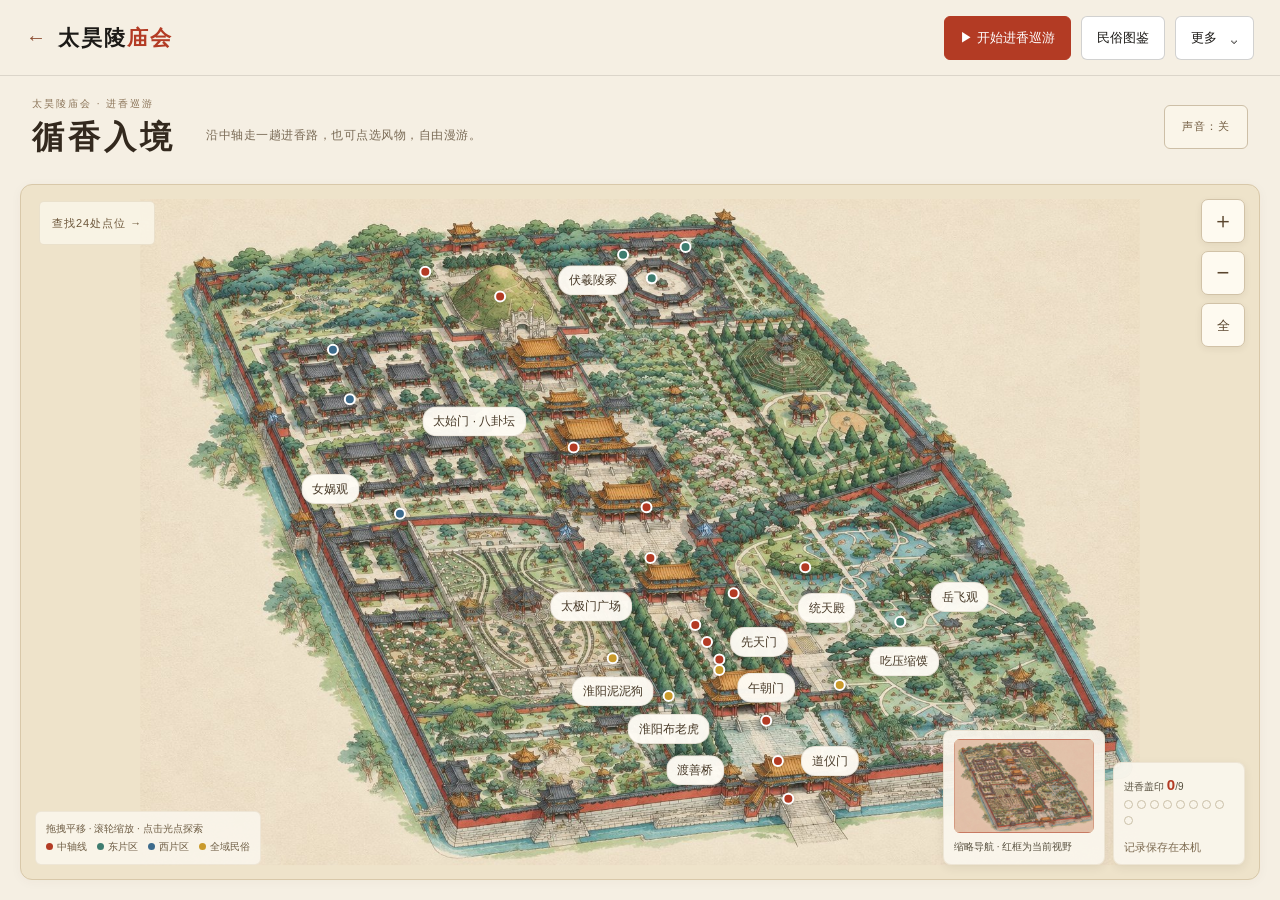
==== tour.html @ ef89994b "Regenerate all 24 scene illustrations and align responsive annotations" ====
<!DOCTYPE html>
<html lang="zh-CN">
<head>
<meta charset="UTF-8">
<meta name="viewport" content="width=device-width, initial-scale=1.0">
<meta name="description" content="太昊陵祭祖庙会交互导览：中轴线十站进香动线、东西片区与全域民俗，含泥泥狗、布老虎、担经挑短视频与民俗图鉴。">
<meta name="theme-color" content="#F5EFE3">
<link rel="icon" href="data:,">
<link rel="stylesheet" href="transition.css?v=entry2">
<link rel="preload" as="image" href="assets/img/001.jpg">
<meta name="apple-mobile-web-app-capable" content="yes">
<meta property="og:title" content="太昊陵祭祖庙会 · 进香巡游图">
<meta property="og:description" content="探访太昊陵庙会，走一遍进香路。">
<meta property="og:type" content="website">
<title>太昊陵祭祖庙会 · 进香巡游图（正式版）</title>
<style>
  :root{
    --ink:#1C1A17; --paper:#F5EFE3; --cin:#B33B24; --yel:#C99A2C;
    --grn:#3E7C6F; --blu:#3D6B8C; --line:rgba(28,26,23,.12);
  }
  *{margin:0;padding:0;box-sizing:border-box}
  html,body{height:100%;overflow:hidden}
  body{font-family:"PingFang SC","Microsoft YaHei",sans-serif;background:#DDD5C3;color:var(--ink)}
  .stage{position:relative;width:100%;height:100%;overflow:hidden}

  /* ============ 首页 · 地图层 ============ */
  .mapview{position:absolute;inset:0;z-index:10;background:#E7DFCB}
  .scene{position:absolute;inset:0;
    transition:transform .68s cubic-bezier(.62,.02,.32,1), opacity .68s ease;
    transform-origin:50% 50%}
  .mapview.pushing .scene{transform:scale(1.28);opacity:0}
  .zoomwrap{position:absolute;left:0;top:0;width:1536px;height:1024px;transform-origin:0 0}
  .mapimg{width:100%;height:100%;display:block;user-select:none;-webkit-user-drag:none}
  .veclayer{position:absolute;inset:0;width:100%;height:100%;pointer-events:none}
  #trail{fill:none;stroke:var(--cin);stroke-width:3.4;stroke-dasharray:9 9;opacity:.65}
  #pilgrim{fill:var(--yel);stroke:#fff;stroke-width:3}
  .hotlayer{position:absolute;inset:0}

  /* 呼吸光点：绝对定位 + 百分比坐标 + CSS 脉冲光环 */
  .hot{position:absolute;width:0;height:0;transform-origin:0 0;cursor:pointer;opacity:0}
  .hotlayer.ready .hot{opacity:1;animation:hotIn .5s backwards}
  @keyframes hotIn{from{opacity:0}to{opacity:1}}
  .hot .dot{position:absolute;left:0;top:0;width:15px;height:15px;margin:-7.5px 0 0 -7.5px;
    border-radius:50%;background:var(--c);border:2.5px solid #fff;
    box-shadow:0 2px 8px rgba(28,26,23,.35);transition:transform .2s}
  .hot .ring{position:absolute;left:0;top:0;width:18px;height:18px;margin:-9px 0 0 -9px;
    border-radius:50%;border:2px solid var(--c);animation:pulse 2.3s ease-out infinite}
  .hot .ring2{animation-delay:1.15s}
  @keyframes pulse{0%{transform:scale(.9);opacity:.6}70%{transform:scale(3.4);opacity:0}100%{transform:scale(3.4);opacity:0}}
  .hot .lab{position:absolute;left:0;top:0;white-space:nowrap;font-size:13px;font-weight:600;
    padding:6px 13px;border-radius:17px;background:rgba(255,255,255,.96);
    border:1px solid var(--line);color:var(--ink);
    box-shadow:0 4px 14px rgba(28,26,23,.14);transition:background .2s,color .2s;
    transform:translate(-50%,-50%) translate(var(--lx),var(--ly))}
  .hot:hover .dot,.hot.active .dot{transform:scale(1.28)}
  .hot:hover .lab,.hot.active .lab{background:var(--c);color:#fff;border-color:transparent}
  .hot.stamped .dot{box-shadow:0 0 0 4px rgba(179,59,36,.3)}
  .hot.hide{display:none}

  /* ============ 精简顶栏与更多工具 ============ */
  :root{--toolbar-height:76px}
  .topbar{position:absolute;top:0;left:0;right:0;height:var(--toolbar-height);z-index:52;padding:0 26px;
    background:rgba(245,239,227,.96);backdrop-filter:blur(8px);border-bottom:1px solid var(--line)}
  .row1{height:100%;display:flex;align-items:center;gap:20px}
  .brand{display:flex;align-items:center;gap:12px;min-height:44px;flex-shrink:0;color:var(--ink);text-decoration:none;
    font-family:"Songti SC","STZhongsong",serif;font-weight:600;font-size:21px;letter-spacing:2px}
  .brand em{font-style:normal;color:var(--cin)}
  .brand-back{font-family:sans-serif;font-size:20px;color:#8A4A2E;letter-spacing:0}
  .actions{margin-left:auto;display:flex;gap:10px}
  .btn{min-height:44px;font:inherit;font-size:13px;padding:9px 15px;border-radius:6px;border:1px solid rgba(28,26,23,.2);background:#fff;cursor:pointer;color:var(--ink);white-space:nowrap}
  .btn.primary{background:var(--cin);border-color:var(--cin);color:#fff}
  .btn:hover{filter:brightness(1.06)}
  .brand:focus-visible,.btn:focus-visible,.chip:focus-visible,.tool-close:focus-visible,#search:focus-visible{outline:2px solid var(--cin);outline-offset:3px}
  .more-toggle{display:flex;align-items:center;justify-content:center;gap:12px}
  .more-toggle span{font-size:18px;line-height:1;transition:transform .2s}
  .more-toggle[aria-expanded="true"] span{transform:rotate(180deg)}
  .tool-menu{position:absolute;right:24px;top:calc(100% + 10px);width:min(380px,calc(100vw - 32px));
    max-height:calc(100svh - var(--toolbar-height) - 28px);overflow:auto;overscroll-behavior:contain;padding:16px 20px 20px;
    background:var(--paper);border:1px solid #d4c6ae;border-radius:12px;box-shadow:0 16px 42px rgba(28,26,23,.2)}
  .tool-menu[hidden]{display:none}
  .tool-menu-heading,.cal-heading{display:flex;align-items:center;justify-content:space-between;gap:12px}
  .tool-menu-heading h2{font-size:15px;font-weight:600;letter-spacing:2px}
  .tool-close{display:flex;align-items:center;justify-content:center;min-width:44px;min-height:44px;padding:0;border:0;border-radius:6px;background:transparent;color:#675d4d;font:inherit;font-size:17px;cursor:pointer}
  .tool-close:hover{background:#e9dfcd}
  .tool-section{margin-top:16px}
  .tool-label{display:block;margin-bottom:9px;font-size:11px;letter-spacing:2px;color:#7a6b56}
  .tool-options{display:flex;gap:7px;flex-wrap:wrap}
  .chip{display:inline-flex;align-items:center;justify-content:center;min-height:44px;font:inherit;font-size:12px;padding:8px 12px;border-radius:6px;border:1px solid rgba(28,26,23,.18);background:#fff;cursor:pointer;color:#57503f}
  .chip.on{background:var(--ink);color:var(--paper);border-color:var(--ink)}
  .chip i{display:inline-block;width:8px;height:8px;border-radius:50%;margin-right:6px}
  .tool-utilities{padding-top:16px;border-top:1px solid var(--line);display:grid;grid-template-columns:1fr 1fr;gap:8px}
  .tool-utilities #btnCal{grid-column:1/-1;color:#8A4A2E;background:transparent}
  #search{min-height:44px;font:inherit;font-size:13px;padding:10px 12px;border-radius:6px;border:1px solid rgba(28,26,23,.2);width:100%;background:#fff}
  #sugg{position:relative;z-index:1;margin-top:6px;background:#fff;border:1px solid var(--line);border-radius:6px;display:none;max-height:200px;overflow:auto}
  #sugg div{min-height:44px;padding:11px 12px;font-size:12px;line-height:1.7;cursor:pointer;border-bottom:1px solid #f2ede2}
  #sugg div:last-child{border-bottom:0}
  #sugg div:hover{background:#FBF6EA}
  #sugg b{color:var(--cin);font-weight:600}

  /* ============ 场景状态胶囊按钮 ============ */
  .capsbar{position:absolute;top:124px;left:50%;transform:translateX(-50%);z-index:32;
    display:flex;gap:8px;align-items:center;flex-wrap:wrap;justify-content:center;pointer-events:auto}
  .cap{font-size:12px;padding:7px 16px;border-radius:20px;cursor:pointer;user-select:none;
    background:rgba(255,255,255,.95);border:1px solid var(--line);color:#57503f;
    box-shadow:0 4px 14px rgba(28,26,23,.1);transition:background .2s,color .2s,opacity .2s}
  .cap:hover{background:var(--ink);color:var(--paper)}
  .cap.on{background:var(--cin);border-color:var(--cin);color:#fff}
  .cap.flat{background:transparent;border-color:transparent;box-shadow:none;cursor:default;color:#8d8577}
  .cap.flat:hover{background:transparent;color:#8d8577}
  .cap.off{opacity:.35;cursor:not-allowed}
  .cap.off:hover{background:rgba(255,255,255,.95);color:#57503f}

  .legend{position:absolute;left:24px;bottom:24px;z-index:30;font-size:12px;color:#57503f;
    background:rgba(245,239,227,.92);border-radius:8px;padding:10px 14px;line-height:1.95}
  .legend b{color:var(--ink)} .legend i{display:inline-block;width:9px;height:9px;border-radius:50%;margin-right:5px}

  /* ============ 详情场景（推镜后进入） ============ */
  .detailview{position:absolute;inset:0;z-index:45;display:none;background:#E7DFCB}
  .dimg{position:absolute;inset:0;overflow:hidden}
  .dmedia{position:absolute;inset:0;transform:scale(.9);opacity:0;
    transition:transform .8s cubic-bezier(.2,.8,.25,1), opacity .8s ease}
  .detailview.in .dmedia{transform:none;opacity:1}
  .detailview.out .dmedia{transform:scale(1.1);opacity:0;transition:transform .45s ease, opacity .45s ease}
  .detailview.fading .dmedia{transform:scale(.94);opacity:0;transition:transform .22s ease, opacity .22s ease}
  .detailview.fading .sub{opacity:0;transition:opacity .18s ease}
  .dmedia > img{width:100%;height:100%;object-fit:cover;display:block}
  .dmedia > img.mapcrop{position:absolute;left:0;top:0;width:1536px;height:1024px;
    object-fit:fill;transform-origin:0 0}
  .dgrad{position:absolute;inset:0;pointer-events:none;
    background:linear-gradient(to top,rgba(28,26,23,.62) 0%,rgba(28,26,23,.18) 34%,rgba(28,26,23,0) 62%)}
  .dtagbig{position:absolute;right:34px;top:132px;text-align:right;color:#fff;
    font-size:34px;font-weight:700;letter-spacing:6px;text-shadow:0 4px 18px rgba(0,0,0,.5);opacity:0;
    transform:translateY(14px);transition:opacity .6s ease .3s, transform .6s cubic-bezier(.2,.8,.25,1) .3s}
  .detailview.in .dtagbig{opacity:1;transform:none}

  /* 详情图上的可点击小标注点 */
  .dsubs{position:absolute;inset:0;pointer-events:none}
  .sub{position:absolute;width:26px;height:26px;margin:-13px 0 0 -13px;border-radius:50%;
    background:rgba(255,255,255,.92);border:2px solid var(--cin);color:var(--cin);
    display:flex;align-items:center;justify-content:center;font-size:12px;font-weight:700;
    cursor:pointer;pointer-events:auto;box-shadow:0 4px 14px rgba(28,26,23,.28);
    transform:scale(0);transition:transform .35s cubic-bezier(.2,.8,.25,1) .45s, background .2s,color .2s}
  .detailview.in .sub{transform:scale(1)}
  .sub:hover,.sub.on{background:var(--cin);color:#fff}
  .sub.vid{font-size:10px}                     /* 视频标注点用播放三角代替序号 */
  .pop{position:absolute;z-index:48;max-width:250px;background:#fff;border-radius:10px;
    padding:12px 14px;box-shadow:0 14px 36px rgba(28,26,23,.28);font-size:12px;line-height:1.8;
    color:#57503f;opacity:0;transform:translateY(8px) scale(.96);pointer-events:none;
    transition:opacity .22s ease, transform .22s cubic-bezier(.2,.8,.25,1)}
  .pop.show{opacity:1;transform:none;pointer-events:auto}   /* 必须恢复交互，否则视频无法点击播放 */
  .pop b{display:block;font-size:13px;color:var(--cin);margin-bottom:4px;letter-spacing:1px}
  .pop .x{position:absolute;right:8px;top:6px;color:#bbb;cursor:pointer;font-size:13px;z-index:2}
  .pop.wide{max-width:330px}
  /* 视频：点击画面即播放 / 暂停 */
  .pop .pmedia .vbox{display:block;position:relative;width:100%;margin:8px 0 2px;border-radius:8px;
    overflow:hidden;background:#111;cursor:pointer;box-shadow:0 6px 18px rgba(28,26,23,.22)}
  .pop .pmedia video{display:block;width:100%;max-height:46vh;object-fit:contain;background:#111}
  .pop .pmedia .pimg{display:block;width:100%;max-height:44vh;object-fit:cover;border-radius:8px;
    margin:8px 0 2px;box-shadow:0 6px 18px rgba(28,26,23,.22);background:#F3E9D6}
  .pop .pmedia .vplay{position:absolute;left:50%;top:50%;width:54px;height:54px;margin:-27px 0 0 -27px;
    border-radius:50%;background:rgba(28,26,23,.45);border:2px solid rgba(255,255,255,.92);
    pointer-events:none;transition:opacity .2s ease}
  .pop .pmedia .vplay::after{content:'';position:absolute;left:20px;top:15px;
    border-left:18px solid #fff;border-top:11px solid transparent;border-bottom:11px solid transparent}
  .pop .pmedia .vbox.playing .vplay{opacity:0}

  /* 左下角详情卡片 */
  .dcard{position:absolute;left:28px;bottom:28px;width:378px;z-index:47;background:rgba(255,255,255,.97);
    border-radius:14px;padding:20px 22px 18px;box-shadow:0 18px 48px rgba(28,26,23,.3);
    opacity:0;transform:translateY(26px);
    transition:opacity .55s ease .28s, transform .55s cubic-bezier(.2,.8,.25,1) .28s}
  .detailview.in .dcard{opacity:1;transform:none}
  .detailview.out .dcard{opacity:0;transform:translateY(18px);transition:opacity .3s ease, transform .3s ease}
  .dcard .close{position:absolute;top:10px;right:14px;border:none;background:none;font-size:18px;color:#999;cursor:pointer}
  .dcard .cat{display:inline-block;font-size:11px;border-radius:4px;padding:3px 9px;margin-bottom:8px;letter-spacing:1px}
  .dcard h3{font-size:21px;margin-bottom:3px;letter-spacing:1px}
  .dcard .step{font-size:11px;color:#8d8577;margin-bottom:12px}
  .dtabs{display:flex;gap:6px;margin-bottom:12px;flex-wrap:wrap}
  .dtab{font-size:12px;padding:5px 13px;border-radius:16px;cursor:pointer;
    background:var(--paper);color:#7a7260;border:1px solid transparent}
  .dtab.on{background:var(--ink);color:var(--paper)}
  .dbody{font-size:13px;line-height:1.9;color:#57503f;max-height:190px;overflow:auto}
  .dbody img{width:100%;height:132px;object-fit:cover;border-radius:8px;margin-bottom:10px;
    border:1px solid #E3D5B8}
  .dcard .tip{margin-top:10px;font-size:12px;line-height:1.7;color:#8A4A2E;
    background:#FBF1E6;border-left:3px solid var(--cin);padding:8px 10px;border-radius:0 6px 6px 0}
  .dcard .acts{display:flex;gap:8px;margin-top:14px}
  .dcard .acts .ab{flex:1;font-size:12px;padding:9px 0;border-radius:8px;cursor:pointer;
    text-align:center;border:1px solid transparent;user-select:none}
  .dcard .acts .audio{background:var(--ink);color:var(--paper)}
  .dcard .acts .stamp{background:#fff;border-color:var(--cin);color:var(--cin)}
  .dcard .acts .stamp.done{background:var(--cin);color:#fff}
  .dcard .acts .ab.off{opacity:.45;cursor:not-allowed}
  .dcard .tags{margin-top:12px;display:flex;flex-wrap:wrap;gap:6px}
  .dcard .tags i{font-style:normal;font-size:11px;background:var(--paper);border-radius:4px;
    padding:3px 8px;color:#7a7260}

  /* ============ 会期时间轴 ============ */
  #timebar{position:absolute;left:50%;transform:translateX(-50%);bottom:24px;z-index:33;width:min(720px,70vw);
    background:rgba(28,26,23,.92);color:#F5EFE3;border-radius:12px;padding:12px 18px 16px;display:none}
  #timebar.show{display:block}
  #timebar .trow{display:flex;align-items:center;gap:14px}
  #timebar .tt{font-size:12px;letter-spacing:1px;opacity:.85}
  #timebar .day{font-size:14px;font-weight:600;color:#F0C36A;min-width:96px}
  #timebar input[type=range]{flex:1;accent-color:#C99A2C}
  #timebar .ev{font-size:11px;color:#F0C36A;min-width:110px;text-align:center}
  #timebar .marks{display:flex;justify-content:space-between;font-size:11px;color:#C9BFA8;margin-top:7px;padding:0 6px}

  /* ============ 缩略导航 / 打卡 ============ */
  #tilebar{position:absolute;right:24px;bottom:24px;z-index:30;display:flex;gap:10px;align-items:flex-end}
  .tile{background:rgba(245,239,227,.95);border-radius:10px;padding:10px 12px;font-size:11px;color:#57503f;
    box-shadow:0 8px 24px rgba(28,26,23,.14);line-height:1.8}
  .tile b{color:var(--cin);font-size:15px}
  #mini{width:176px;height:118px;border-radius:6px;display:block;background:#E7DFCB;margin-bottom:5px}
  #stampDots i{display:inline-block;width:9px;height:9px;border-radius:50%;border:1px solid #C9BFA8;margin-right:4px}
  #stampDots i.on{background:var(--cin);border-color:var(--cin)}

  /* ============ 民俗图鉴 ============ */
  #atlas{position:absolute;inset:0;z-index:55;background:rgba(28,26,23,.45);display:none;
    align-items:center;justify-content:center}
  #atlas.show{display:flex}
  #atlas .box{width:min(880px,92vw);max-height:82vh;background:var(--paper);border-radius:14px;padding:22px 26px;overflow:auto}
  #atlas h2{font-size:17px;margin-bottom:12px;letter-spacing:2px}
  #atlas .atabs{display:flex;gap:8px;margin-bottom:14px;flex-wrap:wrap}
  #atlas .grid{display:grid;grid-template-columns:repeat(auto-fill,minmax(190px,1fr));gap:10px}
  #atlas .item{background:#fff;border:1px solid var(--line);border-radius:10px;padding:12px 14px;cursor:pointer}
  #atlas .item:hover{border-color:var(--cin);box-shadow:0 6px 16px rgba(28,26,23,.1)}
  #atlas .item .k{font-size:10px;color:#fff;border-radius:4px;padding:2px 7px;display:inline-block;margin-bottom:6px}
  #atlas .item .n{font-size:14px;font-weight:600}
  #atlas .item .s{font-size:11px;color:#8d8577;margin-top:3px}

  #stampFx{position:fixed;pointer-events:none;z-index:70;font-size:56px;color:var(--cin);opacity:0;
    border:5px solid var(--cin);border-radius:14px;padding:8px 14px;font-weight:700;transform:rotate(-12deg)}

  /* ============ 校准面板 ============ */
  #calbox{position:absolute;left:24px;top:124px;width:272px;z-index:36;background:#fff;border-radius:10px;
    padding:14px 16px;box-shadow:0 10px 30px rgba(28,26,23,.16);font-size:12px;display:none}
  #calbox.show{display:block}
  #calbox select{width:100%;padding:6px;margin:8px 0;font-size:12px}
  #calbox textarea{width:100%;height:110px;font-size:11px;font-family:Consolas,monospace;margin-top:8px;
    border:1px solid #ddd;border-radius:6px;padding:6px}
  #calbox .hint{color:#8d8577;line-height:1.7}
  /* Toolbar and navigation remain available over point details. */
  .capsbar{top:calc(var(--toolbar-height) + 10px);z-index:49;max-width:calc(100vw - 32px);width:max-content;
    flex-wrap:nowrap;justify-content:flex-start;overflow-x:auto;padding:2px;scrollbar-width:thin}
  .cap{display:inline-flex;align-items:center;justify-content:center;flex-shrink:0;min-height:44px}
  #calbox{left:auto;right:24px;top:calc(var(--toolbar-height) + 12px);max-width:calc(100vw - 32px);
    max-height:calc(100svh - var(--toolbar-height) - 28px);overflow:auto;overscroll-behavior:contain;z-index:51;padding-top:8px}
  #calbox select{min-height:44px}
  #calbox textarea{min-height:110px}
  @media(max-width:680px){
    :root{--toolbar-height:112px}
    .topbar{padding:12px}
    .row1{display:grid;grid-template-columns:1fr;grid-template-rows:36px 44px;gap:8px}
    .brand{min-height:36px;font-size:20px;gap:10px;justify-self:start}
    .actions{display:grid;grid-template-columns:1.4fr 1fr .7fr;width:100%;gap:8px;margin:0}
    .actions .btn{min-width:0;padding:8px 7px;font-size:12px}
    .more-toggle{gap:6px}
    .tool-menu{right:12px;width:calc(100vw - 24px);padding:12px 16px 16px}
    .capsbar{max-width:calc(100vw - 20px);gap:6px}
    .capsbar .cap{padding:8px 12px;font-size:11px}
    .capsbar .cap.flat{display:none}
    #calbox{right:12px;max-width:calc(100vw - 24px)}
    .dtagbig{top:calc(var(--toolbar-height) + 70px);right:18px;font-size:27px;letter-spacing:3px}
    .legend{left:12px;right:12px;bottom:124px;font-size:10px;padding:7px 10px;line-height:1.8}
    #tilebar{right:12px;bottom:12px;gap:6px}
    #tilebar .tile{padding:8px;font-size:10px}
    #tilebar .tile:last-child{width:132px}
    #mini{width:104px;height:70px}
    #tilebar .tile:first-child>div{font-size:9px}
    #stampReset{display:inline-flex;align-items:center;min-height:32px}
    #timebar{left:12px;right:12px;bottom:130px;width:auto;transform:none;padding:10px 12px}
    #timebar .trow{flex-wrap:wrap;gap:8px}
    #timebar input[type=range]{min-width:100px;min-height:30px}
    #timebar .ev{min-width:0;text-align:left}
    .mapview:has(#timebar.show) .legend{display:none}
  }
  @media(max-height:520px) and (min-width:681px){
    :root{--toolbar-height:64px}
    .tool-menu{max-height:calc(100svh - 88px)}
    .legend{font-size:10px;padding:6px 10px;bottom:12px;left:16px}
    #tilebar{bottom:12px;right:16px}
    #mini{width:112px;height:74px}
  }
  @media(prefers-reduced-motion:reduce){.more-toggle span{transition:none}}

  /* Continue the homepage paper field: scene, then points, then controls. */
  body,.mapview{background:#F5EFE3}
  .map-loading .scene{opacity:0;transform:scale(1.018)}
  .map-loading .topbar,.map-loading .capsbar,.map-loading .legend,.map-loading #tilebar{opacity:0;visibility:hidden;pointer-events:none}
  .map-ready .topbar{animation:mapToolsIn .35s ease .38s both}
  .map-ready .capsbar{animation:mapToolsIn .35s ease .42s both}
  .map-ready .legend,.map-ready #tilebar{animation:mapToolsIn .35s ease .50s both}
  @keyframes mapToolsIn{from{opacity:0}to{opacity:1}}
  @media(prefers-reduced-motion:reduce){
    .scene,.hot,.topbar,.capsbar,.legend,#tilebar{animation:none!important;transition:none!important}
    .hotlayer.ready .hot{opacity:1}
  }
</style>
<link rel="stylesheet" href="map-experience.css?v=refine2">
<link rel="stylesheet" href="route-navigation.css?v=tour1">
<link rel="stylesheet" href="tour-experience.css?v=tour1">
<link rel="stylesheet" href="scene-images.css?v=scenes1">
<script>
// Navigation or viewport changes can skip native snapshots. Keep the normal
// paper-to-map reveal in control when the optional native transition aborts.
for (const type of ['pageswap','pagereveal']) {
  window.addEventListener(type, event => {
    const transition = event.viewTransition;
    if (!transition) return;
    transition.ready.catch(() => {
      transition.skipTransition();
      document.documentElement.dataset.transitionFallback = 'true';
    });
  });
}
</script>
</head>
<body class="map-loading">
<div class="stage">
<section class="map-context" aria-labelledby="map-title"><div><p class="map-eyebrow">太昊陵庙会 · 进香巡游</p><h1 id="map-title">循香入境</h1></div><p class="map-intro">沿中轴走一趟进香路，也可点选风物，自由漫游。</p><button class="sound-toggle" id="soundToggle" type="button" aria-pressed="false" aria-label="开启声音">声音：关</button></section>

  <!-- ===== 首页 · 地图 ===== -->
  <div class="mapview" id="mapview" tabindex="0" role="region" aria-label="互动地图，方向键平移，加减键缩放，Home键总览">
    <div class="scene" id="scene">
      <div class="zoomwrap" id="zoomwrap">
        <img class="mapimg" id="mapimg" alt="太昊陵庙会等距全景">
        <svg class="veclayer" id="veclayer" viewBox="0 0 1536 1024" preserveAspectRatio="none">
          <defs><filter id="hblur" x="-80%" y="-80%" width="260%" height="260%">
            <feGaussianBlur stdDeviation="34"/></filter></defs>
          <g id="heat" visibility="hidden"></g>
          <path id="trail" visibility="hidden"></path>
          <circle id="pilgrim" r="11" visibility="hidden"></circle>
        </svg>
        <div class="hotlayer" id="hotlayer"></div>
      </div>
    </div>

<div class="map-controls" aria-label="地图视野控制"><button id="zoomIn" type="button" aria-label="放大地图">＋</button><button id="zoomOut" type="button" aria-label="缩小地图">−</button><button id="mapOverview" type="button" aria-label="查看地图总览">全</button></div><button type="button" class="map-caption" id="mapCaption" aria-label="查找庙会点位">查找24处点位 →</button>
    <div class="legend">
      <span class="map-desktop-hint">拖拽平移 · 滚轮缩放</span><span class="map-touch-hint">单指漫游 · 双指缩放</span> · 点击光点探索<br>
      <i style="background:#B33B24"></i>中轴线　<i style="background:#3E7C6F"></i>东片区　<i style="background:#3D6B8C"></i>西片区　<i style="background:#C99A2C"></i>全域民俗
    </div>

    <div id="calbox">
      <div class="cal-heading"><b>校准模式</b><button class="tool-close" id="btnCalClose" type="button" aria-label="退出校准">✕</button></div>
      <div class="hint">① 选择点位 → ② 在底图上点击正确位置 → ③ 光点即时移动，坐标追加到下方，可整段复制回代码里的 POIS。</div>
      <select id="calSel"></select>
      <textarea id="calOut" readonly></textarea>
    </div>

    <div id="tilebar">
      <div class="tile">
        <svg id="mini" role="button" tabindex="0" aria-label="缩略地图，点击移动视野" viewBox="0 0 1536 1024" preserveAspectRatio="xMidYMid meet">
          <image id="miniImg" x="0" y="0" width="1536" height="1024" preserveAspectRatio="xMidYMid meet"/>
          <rect id="miniRect" x="0" y="0" width="1536" height="1024" fill="rgba(179,59,36,.18)" stroke="#B33B24" stroke-width="6"/>
        </svg>
        <div>缩略导航 · 红框为当前视野</div>
      </div>
      <div class="tile">
        <div>进香盖印 <b id="stampN">0</b>/9</div>
        <div id="stampDots"></div>
        <div class="stamp-save-note">记录保存在本机</div>
      </div>
    </div>

    <div id="timebar">
      <div class="trow">
        <span class="tt">会期示意</span>
        <span class="day" id="tbDay">二月初二</span>
        <input type="range" id="tbRange" min="0" max="31" value="0">
        <button class="btn" id="tbPlay" type="button" aria-label="播放会期示意" aria-pressed="false">播放</button>
        <span class="ev" id="tbEv">公祭大典 · 钟鼓九响</span>
      </div>
      <div class="marks"><span>二月初二</span><span>二月十五</span><span>三月初三</span></div><p class="timeline-note">会期与热度为模拟示意，非实时客流。</p>
    </div>
  </div>

  <header class="topbar" aria-label="庙会地图工具栏">
    <div class="row1">
      <a class="brand" href="./" aria-label="返回太昊陵庙会首页"><span class="brand-back" aria-hidden="true">←</span><span>太昊陵<em>庙会</em></span></a>
      <div class="actions">
        <button class="btn primary" id="btnTour" type="button">▶ 开始进香巡游</button>
        <button class="btn" id="btnAtlas" type="button">民俗图鉴</button>
        <button class="btn more-toggle" id="btnMore" type="button" aria-expanded="false" aria-controls="moreTools">更多<span aria-hidden="true">⌄</span></button>
      </div>
    </div>
    <section class="tool-menu" id="moreTools" aria-label="更多地图工具" hidden>
      <div class="tool-menu-heading"><h2>地图工具</h2><button class="tool-close" id="btnMoreClose" type="button" aria-label="收起更多工具">✕</button></div>
      <div class="tool-section tool-search">
        <label class="tool-label" for="search">寻找点位</label>
        <input id="search" type="search" placeholder="搜索建筑、民俗、美食…" autocomplete="off" role="combobox" aria-autocomplete="list" aria-expanded="false" aria-controls="sugg">
        <div id="sugg" role="listbox" aria-label="点位搜索结果"></div><p id="searchStatus" class="search-status" role="status"></p>
      </div>
      <div class="tool-section">
        <p class="tool-label">浏览方式</p>
        <div class="tool-options">
          <button class="chip on" data-mode="roam" type="button">漫游</button>
          <button class="chip" data-mode="tour" type="button">进香巡游</button>
          <button class="chip" data-mode="timeline" type="button">会期时间轴</button>
        </div>
      </div>
      <div class="tool-section">
        <p class="tool-label">地图图层</p>
        <div class="tool-options">
          <button class="chip lay on" data-layer="bld" type="button"><i style="background:#B33B24"></i>建筑层</button>
          <button class="chip lay on" data-layer="folk" type="button"><i style="background:#C99A2C"></i>民俗层</button>
          <button class="chip lay" data-layer="heat" type="button"><i style="background:#D85A30"></i>人流热度示意</button>
        </div>
      </div>
<div class="tool-section sound-settings"><p class="tool-label">声音设置</p><label for="soundVolume">音量 <output id="soundVolumeValue">28%</output></label><input id="soundVolume" type="range" min="0" max="100" value="28" aria-label="提示音音量"><button class="btn" id="soundMenuToggle" type="button" aria-pressed="false">开启声音</button><button class="btn" id="soundPreview" type="button">试听合成音景</button><p class="sound-note" id="soundStatus" aria-live="polite">合成音景，非现场录音。需手动开启。</p></div>
      <div class="tool-section tool-utilities">
        <button class="btn" id="btnTrail" type="button">显示巡游路线</button>
        <button class="btn" id="btnReset" type="button">复位地图</button><button class="btn" id="btnCal" type="button" aria-expanded="false" aria-controls="calbox" hidden>校准点位</button>
        <button class="btn" id="stampReset" type="button">清空盖印记录</button>
      </div>
    </section>
  </header>
  <nav class="capsbar" id="capsbar" aria-label="地图与点位导航"></nav>

  <!-- ===== 详情场景 ===== -->
  <div class="detailview" id="detailview">
    <div class="dimg" id="dimg">
      <div class="dmedia" id="dmedia"></div>
      <div class="dsubs" id="dsubs"></div>
      <div class="dgrad"></div>
      <div class="dtagbig" id="dtagbig"></div>
      <span class="scene-credit">AI 场景插画</span>
    </div>

    <div class="dcard" id="dcard">
      <button class="close" id="dcardClose" type="button" aria-label="返回地图">✕</button>
      <span class="cat" id="dcardCat"></span>
      <h3 id="dcardTitle"></h3>
      <div class="step" id="dcardStep"></div><div id="pointMedia" class="media-actions" aria-label="点位图片、视频与注解"></div>
      <div class="dtabs" id="dcardTabs" role="tablist" aria-label="点位说明"></div>
      <div class="dbody" id="dcardBody" role="tabpanel" tabindex="0" aria-label="点位说明正文"></div>
      <div class="acts">
        <button class="ab audio" id="dAudioBtn" type="button">▷ 试听合成音景</button>
        <button class="ab stamp" id="dStampBtn" type="button">在此进香 · 盖香印</button>
      </div>
      <div class="tags" id="dcardTags"></div>
    </div>

    <div class="pop" id="pop"><button type="button" class="x" id="popX" aria-label="关闭媒体">✕</button><b></b><span class="pmedia"></span><span class="txt"></span><div class="pop-nav"></div></div>
  </div>

  <div id="atlas" role="dialog" aria-modal="true" aria-label="民俗图鉴">
    <div class="box">
      <div class="atlas-heading"><h2>民俗图鉴 · 全部点位</h2><button class="tool-close" id="atlasClose" type="button" aria-label="关闭图鉴">✕</button></div>
      <div class="atlas-search-row"><label class="sr-only" for="atlasSearch">搜索图鉴</label><input type="search" id="atlasSearch" placeholder="找一处建筑，或一种风物…" autocomplete="off"><p id="atlasCount" role="status"></p></div><div class="atabs" id="atlasTabs" aria-label="图鉴分类"></div>
      <div class="grid" id="atlasGrid"></div>
    </div>
  </div>

  <div id="stampFx">进香</div><div class="site-notice" id="siteNotice" role="status" hidden><span id="noticeText"></span><button type="button" id="noticeUndo" hidden>撤销</button></div>


</div>

<script src="assets/vendor/gsap.min.js"></script>
<script src="assets/vendor/motion-mini.js"></script><script src="assets/js/motion-ui.js"></script>
<script src="assets/vendor/embla-carousel.umd.js"></script><script src="assets/js/route-navigation.js"></script>
<script src="assets/vendor/howler.core-2.2.4.min.js"></script><script src="assets/js/sound.js"></script>
<script src="assets/js/scene-assets.js?v=scenes1"></script>
<script src="assets/js/scene-annotations.js?v=scenes1"></script>
<script>
/* ================= 底图与版画插画 ================= */
const MAP_SRC = 'assets/img/001.jpg';
/* 共享图片常量：多处引用同一张图，避免 base64 重复内嵌 */
const IMG_BL = 'assets/img/002.jpg';
const IMG_BAGUA = 'assets/img/003.jpg';
const IMG_BL2 = 'assets/img/004.jpg';
const IMG_BAGUA2 = 'assets/img/003.jpg';
const IMG_LONGYUAN = 'assets/img/005.jpg';
const IMG_BL3 = 'assets/img/006.jpg';
const IMG_YAMO2 = 'assets/img/007.jpg';   /* 碑林2.jpg（万姓宗祠 / 碑林 共用） */

const ART = {
  q3: 'assets/img/008.jpg',
  q9: 'assets/img/009.jpg',
  e1: 'assets/img/010.jpg',
  e2: 'assets/img/011.jpg',
  w2: IMG_BL2,
  q2: 'assets/img/012.jpg',
  q3b: 'assets/img/013.jpg',
  q4: 'assets/img/014.jpg',
  q5a: 'assets/img/015.jpg',
  q5b: 'assets/img/016.jpg',
  q6: 'assets/img/017.jpg',
  q7: 'assets/img/018.jpg',
  q8: 'assets/img/019.jpg',
  q10: 'assets/img/020.jpg',
  q1: 'assets/img/021.jpg',
  f1: 'assets/img/022.jpg',   /* 担经挑巡游 */
  f4: 'assets/img/023.jpg',
  f2: 'assets/img/024.jpg',   /* 泥泥狗 · 布老虎 */
  f3: 'assets/img/025.jpg'    /* 压缩馍 */

  ,q1b: 'assets/img/026.jpg'
  ,w3: IMG_BL2
  ,e2b: IMG_BAGUA2
  ,longyuan: IMG_LONGYUAN
};
Object.assign(ART,window.TaihaoScenes?.assets||{});
const VIDEO_DJT = 'assets/video/001.mp4';
const VIDEO_BLH = 'assets/video/002.mp4';
const VIDEO_NNG = 'assets/video/003.mp4';
const VW = 1536, VH = 1024;
const CAT = {
  axis:{color:'#B33B24',label:'中轴线'}, east:{color:'#3E7C6F',label:'东片区'},
  west:{color:'#3D6B8C',label:'西片区'}, folk:{color:'#C99A2C',label:'全域民俗'}
};
const KIND = { q1:'建筑',q1b:'建筑',q2:'建筑',q3:'建筑',q3b:'建筑',q4:'非遗',q5a:'建筑',q5b:'建筑',q6:'建筑',q7:'建筑',q8:'建筑',
               q9:'民俗',q10:'民俗',e1:'建筑',e2:'建筑',e2b:'建筑',w1:'建筑',w2:'建筑',w3:'建筑',f1:'非遗',f2:'非遗',f3:'美食',f4:'非遗',longyuan:'建筑' };
const KC = { '建筑':'#3D6B8C','民俗':'#3E7C6F','非遗':'#B33B24','美食':'#C99A2C' };

/* 全局状态（提前声明，供下方各模块初始化时安全引用） */
let tourOn = false, touring = false, curDay = 0, lastMoved = 0;
let stampSet={};
try{const saved=JSON.parse(localStorage.getItem('thaihao-stamps')||'{}');if(saved&&typeof saved==='object'&&!Array.isArray(saved))stampSet=saved}catch{}

/* ================= 点位（px/py 为底图像素坐标，热点按百分比定位） ================= */
const POIS = [
  { id:'q1', cat:'axis', step:'第 1 站 · 最南端', name:'渡善桥', px:996, py:922, lx:-150, ly:-46,
    desc:'横跨蔡河，景区最南端入口。香客抵达渡善桥，整理衣冠、摒除杂念、心怀向善，才算正式开启朝祖拜祖。旧时远道步行而来的香客，正是过桥之后才开始焚香跪拜。',
    tip:'古礼制：古代皇家走中间主桥，文武官员走东西副桥；如今香客均可走中桥。', tags:['过桥净心','启拜起点'] },
  { id:'q1b', cat:'axis', step:'第 1·2 站之间', name:'道仪门', px:980, py:864, lx:-100, ly:-44,
    desc:'中轴线南端第一道门，门楣悬「儀門」匾。旧时香客朝祖，过道仪门即整衣冠、肃仪容，循门入庙开启拜祖仪程。两侧门联书“迎清风抱明月而长终，望斗牛接飞仙以遨游”。',
    tip:'', tags:['第一道门','整衣正冠','门联'] },
  { id:'q2', cat:'axis', step:'第 2 站', name:'午朝门', px:962, py:802, lx:140, ly:-64,
    desc:'外城第一道大门，正门为皇家规格的九九八十一颗大门钉。香客伸手触摸门钉，祈求家宅安宁、人丁兴旺、消灾解难。',
    tip:'旧礼制：古代普通百姓不能走正中大门，只能走东西侧门，现代全部开放。', tags:['摸门钉','八十一钉','祈福'] },
  { id:'q3', cat:'axis', step:'第 3 站', name:'玉带河 · 玉带桥', px:890, py:708, lx:130, ly:-44,
    desc:'香客走过玉带桥，向玉带河水中投掷硬币，寓意洗去俗世烦恼、祈求福运到来、敬奉人祖。玉带河象征净心之水，过此河即进入神圣祭祀区。',
    tip:'', tags:['投钱币','净心之水'] },
  { id:'q3b', cat:'axis', step:'第 3·4 站之间', name:'先天门', px:871, py:681, lx:-138, ly:-56,
    desc:'玉带桥与太极门之间的过街门楼，取伏羲画先天八卦之意。砖拱门洞古朴厚重，穿门而过即由外朝进入太极门广场，是中轴线上的重要界门。',
    tip:'', tags:['先天八卦','过街门楼','中轴线'] },
  { id:'q4', cat:'axis', step:'第 4 站', name:'太极门广场', px:853, py:655, lx:-168, ly:-30,
    desc:'国家级非遗民俗舞蹈“担经挑（担花篮）”的主要表演场地。舞者多为中老年女性，着黑衣黑纱、肩担花篮，队形变化有“剪子股”“铁索链”“蛇蜕皮”，传女不传男，歌颂伏羲女娲抟土造人、繁衍人类的功绩。',
    tip:'多在二月会期间于太极门广场、统天殿前广场表演；香客朝祖队伍举彩旗、唢呐伴奏到此祭拜。', tags:['担经挑','国家级非遗','传女不传男'] },
  { id:'q5a', cat:'axis', step:'第 5 站 · 东侧', name:'东钟楼', px:1022, py:566, lx:104, ly:-42,
    desc:'民间公祭大典时撞钟九响。九代表天之极数，以此致敬人文始祖伏羲，钟声通达天地，与西鼓楼击鼓九响相呼应，宣告祭祖大典正式开启。',
    tip:'', tags:['撞钟九响','公祭大典','东侧'] },
  { id:'q5b', cat:'axis', step:'第 5 站 · 西侧', name:'西鼓楼', px:784, py:552, lx:-118, ly:-48,
    desc:'公祭大典时击鼓九响，与东钟楼撞钟九响对应成“九九”之数，极尽尊崇。平日晨钟暮鼓按时序敲响，为香客标注一天祭拜的节律。',
    tip:'', tags:['击鼓九响','晨钟暮鼓','西侧'] },
  { id:'q6', cat:'axis', step:'第 6 站 · 祭祀核心', name:'统天殿', px:912, py:606, lx:150, ly:24,
    desc:'中轴线主大殿，整个陵区的祭祀核心。香客到此焚香，摆放糕点、水果、压缩馍等供品，跪拜伏羲，祈求国泰民安、阖家顺遂。大型官方公祭大典即在殿前月台举办。',
    tip:'', tags:['敬献香供','公祭月台','中轴核心'] },
  { id:'q7', cat:'axis', step:'第 7 站', name:'显仁殿', px:778, py:474, lx:136, ly:-48,
    desc:'殿台东北角青石台基上有一处圆孔，称“子孙窑”，是六千多年前远古民俗的遗存。香客抚摸这个石头圆孔——顺时针摸祈男孩，逆时针摸祈女孩，祈求子孙绵延、家庭和睦。',
    tip:'相传伏羲女娲制定嫁娶之礼，此石亦被视为远古婚配礼俗的遗存。', tags:['摸子孙窑','生殖崇拜','求子'] },
  { id:'q8', cat:'axis', step:'第 8 站', name:'太始门 · 八卦坛', px:666, py:382, lx:-160, ly:-42,
    desc:'香客到此稍作休整，面对伏羲陵方向祷告，为家人祈求平安顺遂。八卦坛上，香客按八卦方位绕行，感悟伏羲画八卦的功德。',
    tip:'', tags:['祭拜祷告','绕八卦方位'] },
  { id:'q9', cat:'axis', step:'第 9 站', name:'伏羲陵冢', px:553, py:150, lx:150, ly:-26,
    desc:'人祖坟，中轴线终点。古老习俗“添坟土”：远道而来的香客从家乡带一把泥土撒在陵冢上，寓意不忘故土血脉。另一普遍习俗是“绕陵转拜”——沿陵冢外围步道顺时针绕行三圈，边走边祷告。',
    tip:'文物保护提示：现已禁止往陵上抛洒泥土，改为焚香叩拜。', tags:['添坟土','绕陵三圈','还旗杆'] },
  { id:'q10', cat:'axis', step:'第 10 站 · 终点', name:'蓍草园', px:438, py:112, lx:-130, ly:-30,
    desc:'传说伏羲采蓍草推演先天八卦，古时香客采摘蓍草当作祈福灵物带回家，如今为保护古植物，不允许采摘，仅作观瞻祭拜。',
    tip:'', tags:['采撷蓍草','古占卜','伏羲画卦'] },
  { id:'e1', cat:'east', step:'东片区', name:'岳飞观', px:1168, py:650, lx:96, ly:-40,
    desc:'殿内设秦桧等人跪像。民间习俗，香客拍打跪像，抒发惩恶扬善的朴素情感，祈求祛除奸邪祸祟。',
    tip:'', tags:['拍打跪像','惩恶扬善'] },
  { id:'e2', cat:'east', step:'东片区 · 东北角', name:'独秀园', px:786, py:122, lx:124, ly:-24,
    desc:'松柏造型园艺园区，无祭祀类民俗。二月会期间大量百姓逛园游玩，观赏松柏剪扎造型，是香客祭拜之余歇脚、带孩子玩耍的场所。',
    tip:'', tags:['休闲游玩','松柏造型','无祭祀活动'] },
  { id:'e2b', cat:'east', step:'东片区 · 东北角', name:'八卦迷宫', px:742, py:86, lx:-116, ly:-30,
    desc:'园内松柏剪扎排成八卦阵形，游人在阵中穿行迷趣，是庙会热门的休闲游玩点。无祭祀类民俗。',
    tip:'', tags:['八卦阵形','穿行迷趣','休闲游玩'] },
  { id:'longyuan', cat:'east', step:'东片区 · 东北角', name:'龙园', px:838, py:74, lx:-84, ly:-26,
    desc:'园内步道盘旋如游龙，松柏环绕、绿意葱茏，寓意祥瑞。二月会期间香客祭拜之余常来此休闲游玩、拍照观景。无祭祀类民俗。',
    tip:'', tags:['休闲游玩','龙形步道','无祭祀活动'] },
  { id:'w1', cat:'west', step:'西片区', name:'女娲观', px:399, py:484, lx:-112, ly:-40,
    desc:'独立院落供奉女娲娘娘。香客焚香祭拜，祈求家庭美满、子嗣安康，是妇女祈福的重要场所。',
    tip:'', tags:['拜女娲','求子嗣','妇女祈福'] },
  { id:'w2', cat:'west', step:'西片区', name:'万姓宗祠', px:322, py:308, lx:-124, ly:-32,
    desc:'海内外游客到此查找自家姓氏来源，祭拜华夏共同人祖伏羲，感念万姓同根同源。',
    tip:'', tags:['寻根认祖','万姓同源'] },
  { id:'w3', cat:'west', step:'西片区', name:'碑林', px:296, py:232, lx:-118, ly:-40,
    desc:'淮阳为羲皇故都，文化积淀极其丰厚，是华夏文明的重要发祥地。千百年来，历代帝王亲临致祭、御制祝文多达 71 次，文人骚客赋诗抒怀、翰墨铸情者灿若繁星。碑刻包括国家领导人题词，历代帝王、文化名人、当代书法名家手迹，以及古今歌颂伏羲功德的诗词、太昊陵保存的御祭碑等珍贵碑刻共 306 方。',
    tip:'', tags:['306 方碑刻','御祭碑 71 次','书法手迹'] },
  { id:'f1', cat:'folk', step:'全域民俗 · 动线', name:'担经挑巡游队伍', px:890, py:724, lx:120, ly:-30,
    desc:'各地香客自发组织朝祖会队伍，举青龙彩旗、唢呐锣鼓开路、肩挑花篮，从渡善桥一路巡游，途经午朝门、太极门，一直走到伏羲陵。这条动线就是“进香巡游”的原型。',
    tip:'', tags:['巡游动线','举旗唢呐','全域'] },
  { id:'f2', cat:'folk', step:'全域民俗 · 集市', name:'淮阳泥泥狗', px:726, py:706, lx:-176, ly:-36,
    desc:'又称“陵狗”或“灵狗”，是淮阳泥玩具的总称，产生于河南省周口市淮阳区，流布于太昊陵以东及东北的城关回族镇和白楼乡、大连乡的十几个村庄，距今已有数千年历史。作为太昊陵庙会的重要祭祀物，通过古老的宗教祭祀与民俗活动传承至今，承载着原始先民生殖崇拜、图腾崇拜等信仰观念。题材取材以狗为主，囊括鸟、兽、虫、鱼等数百种飞禽走兽，造型古朴浑厚、虚幻神秘，有原生型、互渗型、精灵型、现代型四种，抽象变形品种有九头鸟、人头狗、人面鱼、猴头燕、独角兽、猫拉猴等。',
    tip:'制作流程：选土 → 捏塑 → 晾晒 → 煮染 → 上彩。上彩工具是高粱杆做的“杆笔”“挺笔”，先以白色画出基本轮廓（形色特征），再用红、黄、绿、粉红色，以点、线结构的图案加以彩绘。',
    tags:['陵狗·灵狗','黑底彩绘','泥塑类国家级非遗'] },
  { id:'f4', cat:'folk', step:'全域民俗 · 集市', name:'淮阳布老虎', px:812, py:764, lx:132, ly:28,
    desc:'河南淮阳太昊陵庙会上的标志性民间手工艺品，寓意驱邪纳吉、生生不息，也是庙会上的常见民间工艺。最早与虎图腾崇拜有关，后来逐渐从图腾崇拜变成祈福避灾、保佑孩童平安的吉祥物。庙会里最常见：每年农历二月二到三月三的太昊伏羲陵庙会上，布老虎是最热门的纪念品，造型多样、颜色鲜艳。',
    tip:'相传上古时期天塌地陷，人间只剩下伏羲女娲兄妹二人。为繁衍人类，他们各自去寻找配偶，遍寻第三人无果，便商定滚石为媒、合而成婚。伏羲因羞于见女娲，就扮成老虎模样以草遮面与她成婚，使华夏民族得以延续。先民们为表达对伏羲和女娲的怀念与敬仰，便制作布老虎以示纪念。',
    tags:['驱邪纳吉','生生不息','虎图腾'] },
  { id:'f3', cat:'folk', step:'全域民俗 · 小吃', name:'吃压缩馍', px:1075, py:747, lx:104, ly:-38,
    desc:'庙会特色小吃，民谣：“压缩馍，压缩馍，小孩吃了考大学”。香客祭拜完人祖，买压缩馍带回家分给家人，寓意沾人祖福气。',
    tip:'', tags:['民谣','沾福气','带回家'] }
];
const SEQ = POIS;   /* 上一站 / 下一站的序列 */

/* 详情图上的小标注点（坐标为详情画面的百分比） */
const SUBS = {
  q1:[{x:18,y:62,t:'蔡河',d:'渡善桥横跨蔡河。旧时香客多在此整衣冠、静心神，怀恶念者不宜拜人祖。'},
      {x:56,y:46,t:'桥面 · 过桥净心',d:'过桥即入陵区，心怀向善才算正式开启朝祖拜祖。'},
      {x:50,y:12,t:'桥亭',d:'古制：皇家走中桥，文武官员分走东西副桥；如今香客均可走中桥。'}],
  q1b:[{x:50,y:30,t:'「儀門」匾',d:'道仪门为中轴线南端第一道门，过门即整衣冠、肃仪容，开启拜祖仪程。'},
       {x:16,y:52,t:'门联',d:'“迎清风抱明月而长终，望斗牛接飞仙以遨游”。'},
       {x:50,y:86,t:'雪中神道',d:'门洞内神道纵深，直通午朝门。'}],
  q2:[{x:16,y:80,t:'九九八十一门钉',d:'正门皇家规格，金色门钉满布门扇；香客以手触摸，祈家宅安宁、人丁兴旺、消灾解难。'},
      {x:50,y:80,t:'中门',d:'旧时百姓只走东西侧门，中门仅供皇家与钦差出入，现已全部开放。'},
      {x:50,y:47,t:'「开天立极」匾',d:'“开天立极”颂伏羲开天辟地、立法作则之功；上悬“太昊陵”竖匾。'}],
  q3:[{x:50,y:28,t:'投币祈福',d:'走过玉带桥向河心投掷硬币，取“舍财求福、洗去烦恼”之意。'},
      {x:47,y:66,t:'净心之水',d:'玉带河为空间上的净心之界，过河即进入神圣祭祀区。'},
      {x:14,y:46,t:'石狮望柱',d:'桥栏雕石狮望柱；古制皇家走中桥，文武官员分走东西副桥。'}],
  q3b:[{x:50,y:34,t:'「先天门」匾',d:'', img:'assets/img/027.jpg'},
      {x:50,y:72,t:'门洞 · 望太极门',d:'', img:'assets/img/028.jpg'},
      {x:85,y:24,t:'过街建筑',d:'先天门为过街门楼，取伏羲画先天八卦之意，穿门即入太极门广场。'}],
  q4:[{x:50,y:41,t:'担经挑表演',d:'黑衣黑纱、肩担花篮，队形有“剪子股”“铁索链”“蛇蜕皮”，在太极门前广场表演。'},
      {x:50,y:66,t:'朝祖队伍',d:'举青龙彩旗、唢呐锣鼓开路，到此祭拜后再往统天殿。'}],
  q5a:[{x:27,y:42,t:'「钟楼」匾',d:'公祭大典撞钟九响，九为天之极数，致敬人文始祖。'},
      {x:64,y:40,t:'檐角惊鸟铃',d:'风过铃动，钟楼檐角与鼓楼遥遥相望，成“九九”之数。'},
      {x:72,y:72,t:'「伏羲臺人祖庙」铜钟',d:'庙内古钟铭“伏羲臺人祖庙”，公祭大典撞钟九响即源于此。',img:'assets/img/029.jpg'}],
  q5b:[{x:50,y:43,t:'「鼓楼」匾',d:'公祭大典击鼓九响，与东钟楼相应成“九九”之数。'},
      {x:50,y:66,t:'晨钟暮鼓',d:'平日晨钟暮鼓按时序敲响，为香客标注一天祭拜的节律。'}],
  q6:[{x:50,y:60,t:'敬献香供',d:'焚香、摆糕点水果与压缩馍为供，跪拜伏羲祈国泰民安、阖家顺遂。'},
      {x:50,y:88,t:'殿前月台',d:'大型官方公祭大典于此月台举行，钟鼓齐鸣。'}],
  q7:[{x:76,y:62,t:'子孙窑',d:'殿东北角青石台基上的圆孔，六千多年前远古民俗遗存。'},
      {x:76,y:76,t:'顺逆之别',d:'顺时针摸祈男孩，逆时针摸祈女孩，皆求子孙绵延、家庭和睦。'},
      {x:50,y:66,t:'婚配礼俗',d:'殿内奉伏羲圣像；相传伏羲女娲制嫁娶之礼，此殿亦被视为远古婚配礼俗的遗存。'}],
  q8:[{x:50,y:30,t:'面向陵冢祷告',d:'穿过“太始门”门洞至此稍作休整，面朝伏羲陵方向为家人祈平安顺遂。'},
      {x:50,y:62,t:'八卦坛 · 绕行',d:'门洞北望八卦坛，按八卦方位绕行，感悟伏羲画八卦的功德。'}],
  q9:[{x:37,y:44,t:'添坟土',d:'旧俗：远道香客自带家乡土撒于陵上，寓不忘故土血脉。'},
      {x:60,y:58,t:'绕陵三圈',d:'沿陵冢外围步道顺时针绕行三圈，边走边祷告，是最普遍的朝拜方式。'},
      {x:76,y:32,t:'文物保护',d:'现已禁止抛洒泥土、攀爬陵体，改为焚香叩拜。'},
      {x:20,y:20,t:'「耳柏」古树',d:'陵前千年古柏，树干上生有人耳状树瘤，民间称“耳柏”，传为人祖倾听子孙祈愿。',img:'assets/img/030.jpg'},
      {x:18,y:76,t:'重修陵墓碑',d:'历代重修伏羲陵墓碑刻，盘龙碑首，记述历次修陵纪事。',img:'assets/img/031.jpg'},
      {x:86,y:70,t:'陵区碑林',d:'历代祭祀碑刻林立、赑屃驮碑，是庙会千年香火的实证。',img:IMG_BL}],
  q10:[{x:20,y:60,t:'「蓍草园」碑',d:'传说伏羲采蓍草推演先天八卦，古时香客采之带回家作祈福灵物。'},
      {x:62,y:86,t:'祈福绸带 · 禁止采摘',d:'园栏系满祈福绸带；今为保护古植物不允许采摘，仅作观瞻祭拜。'}],
  e1:[{x:46,y:50,t:'秦桧跪像',d:'殿前秦桧等五人铁跪像，香客拍打以抒惩恶扬善之情。'},
      {x:72,y:56,t:'祛除奸邪',d:'民间以为拍打跪像可祛除奸邪祸祟，求得一身清正。'}],
  e2:[{x:44,y:66,t:'休闲游玩',d:'无祭祀类民俗，二月会期间百姓多在此逛园歇脚、观赏松柏剪扎造型。'},
      {x:70,y:30,t:'松柏造型园',d:'园内松柏经剪扎成各种造型，是北方少见的植物造型艺术园。'}],
  e2b:[{x:50,y:62,t:'阵中穿行',d:'柏枝排成八卦阵形，游人入阵穿行，迷趣横生。'},
       {x:50,y:22,t:'八卦阵俯瞰',d:'自高处俯瞰，松柏八卦阵形尽收眼底。',img:IMG_BAGUA}],
  w1:[{x:41,y:46,t:'祭拜女娲',d:'独立院落供奉女娲娘娘，焚香祈求家庭美满、子嗣安康。'},
      {x:62,y:58,t:'妇女祈福',d:'庙会中妇女祈福的重要场所，与显仁殿子孙窑一脉相承。'}],
  w2:[{x:50,y:38,t:'寻根认祖',d:'海内外游客到此查找自家姓氏来源，祭拜华夏共同人祖伏羲。'},
      {x:26,y:60,t:'万姓同源',d:'碑廊环列，感念万姓同根同源，是庙会“寻根”主题的核心场所。'}],
  w3:[{x:30,y:26,t:'历代帝王御祭',d:'千百年来历代帝王亲临致祭、御制祝文多达 71 次，御祭碑为太昊陵所存珍贵碑刻。'},
      {x:58,y:55,t:'御祭碑 · 赑屃驮碑',d:'历代御祭碑多以赑屃驮负，铭刻帝王祭祀人祖的祝文。',img:IMG_BL},
      {x:74,y:74,t:'306 方碑刻',d:'国家领导人题词、历代帝王与文化名人手迹、当代书法名家墨宝，及歌颂伏羲功德的诗词碑刻共 306 方。',img:IMG_BL3}],
  f1:[{x:33,y:40,t:'举旗 · 唢呐开路',d:'青龙彩旗先导，唢呐锣鼓开道，队伍从渡善桥一路巡游至伏羲陵。'},
      {x:57,y:52,t:'肩挑花篮',d:'花篮象征供奉，舞步与队形变化皆为颂扬伏羲女娲抟土造人。'},
      {x:76,y:30,t:'传女不传男',d:'国家级非遗民俗舞蹈，舞者多为中老年女性。'},
      {x:50,y:14,t:'担经挑短片',d:'', v:VIDEO_DJT}],   /* d 留空：视频下方不出现文字解说 */
  f2:[{x:30,y:38,t:'捏塑 · 造型',d:'题材以狗为主，囊括鸟兽虫鱼数百种；有原生型、互渗型、精灵型、现代型四类，造型古朴怪诞、构思奇特。'},
      {x:56,y:52,t:'黑底 · 上彩',d:'煮染成黑底，高粱杆“杆笔”先以白色勾出轮廓，再用红、黄、绿、粉红以点线结构彩绘。'},
      {x:79,y:29,t:'泥泥狗制作短片',d:'', v:VIDEO_NNG}],   /* d 留空：视频下方不出现文字解说 */
  f4:[{x:31,y:39,t:'从图腾到吉祥物',d:'最早与虎图腾崇拜有关，后演变为祈福避灾、保佑孩童平安的吉祥物，寓意驱邪纳吉、生生不息。'},
      {x:58,y:54,t:'六七道工序',d:'裁剪、造型、填充、绘画等六七道工序、几十个步骤，既考验细致程度，也极需创作功力。'},
      {x:79,y:72,t:'单头虎 · 双头虎',d:'现有单头虎、双头虎、直卧虎、侧卧虎、玩具虎、枕头虎等，形态各异、大小不一。'},
      {x:82,y:20,t:'布老虎制作短片',d:'', v:VIDEO_BLH}],   /* d 留空：视频下方不出现文字解说 */
  f3:[{x:39,y:44,t:'压缩馍',d:'庙会特色小吃，民谣：“压缩馍，压缩馍，小孩吃了考大学”。'},
      {x:62,y:58,t:'沾人祖福气',d:'祭拜完人祖买压缩馍带回家分给家人，寓意沾得福气。',img:IMG_YAMO2}],
  longyuan:[{x:50,y:46,t:'龙园俯瞰',d:'步道盘旋如游龙，松柏葱郁、绿意盎然。',img:IMG_LONGYUAN}]
};

// Detail-image popups follow the regenerated scene; supplied originals stay preserved.
for(const [id,entries] of Object.entries(SUBS))for(const item of entries)if(item.img&&ART[id]){item.img=ART[id];item.sceneImage=true}

/* 非遗页签的专属说明（无专属者回落到统一文案） */
SUBS.HERITAGE = {
  f2:'泥塑（淮阳泥泥狗）· <b>2014 年第四批</b>国家级非物质文化遗产代表性项目名录的扩展项目。以社会传承和师带徒传承为主，通过口传身授世代相传；它凸显并强化了人类深层意识中的生殖崇拜、动物崇拜、祖先崇拜等观念，为历史学和人类学研究提供了生动案例。其与淮阳太昊陵庙会祭祖古俗相互印证、融合，用以缅怀祖先、祭祀人祖繁衍人类之功，具有艺术、社会和文化价值。',
  f4:'淮阳布老虎于 <b>2015 年入选周口市市级非遗保护项目</b>。布艺造型寄托驱邪纳吉、生生不息的祝愿。制作需经裁剪、造型、填充、绘画等六七道工序、几十个步骤，既考验制作者的细致程度，也极其需要创作功力。'
};

/* ================= 视图（平移 / 缩放 / 布局） ================= */
const mapview = document.getElementById('mapview');
const scene   = document.getElementById('scene');
const wrap    = document.getElementById('zoomwrap');
const hotlayer= document.getElementById('hotlayer');
document.getElementById('mapimg').src = MAP_SRC;
document.getElementById('miniImg').setAttribute('href', MAP_SRC);

// Cache geometry and label measurements; camera frames write only transforms.
const reducedMotion=matchMedia('(prefers-reduced-motion: reduce)');
const isPhone=()=>matchMedia('(max-width:680px)').matches;
let view={x:0,y:0,k:isPhone()?1.95:1},S=1,OX=0,OY=0;
let cameraFrame=0,finishCamera=null,labelFrame=0,mapGesture=false,cameraMoving=false,labelMetricsDirty=true,lastHotScale=0;
const mapMetrics={cw:0,ch:0,fit:1},hotRecords=[];
const tourPerf={cameraFrames:0,labelLayouts:0,labelMeasures:0,decodeRequests:0,sceneChanges:0};
function measureMap(){const cw=mapview.clientWidth,ch=mapview.clientHeight;mapMetrics.cw=cw;mapMetrics.ch=ch;mapMetrics.fit=Math.min(cw/VW,ch/VH)*.96;labelMetricsDirty=true}
measureMap();
const mapFit=()=>mapMetrics.fit;
function boundCamera(){
 view.k=Math.max(.9,Math.min(4.5,view.k));const s=mapFit()*view.k,{cw,ch}=mapMetrics;
 const bx=Math.max(0,(VW*s-cw)/2),by=Math.max(0,(VH*s-ch)/2);
 view.x=Math.max(-bx-24,Math.min(bx+24,view.x));view.y=Math.max(-by-24,Math.min(by+24,view.y));
}
const labelPriority=['q1','q6','q9','q4','f2','f4','q2','q8','e1','w1','f1','f3'];
function queueLabels(){if(!labelFrame&&!cameraMoving&&!mapGesture&&state.level==='map')labelFrame=requestAnimationFrame(updateLabels)}
function updateLabels(){
 labelFrame=0;if(cameraMoving||mapGesture||state.level!=='map')return;
 tourPerf.labelLayouts++;const{cw,ch}=mapMetrics,rects=[];
 // Collect layout reads before changing any label class or style.
 const base=mapview.getBoundingClientRect();
 const reserved=[...mapview.querySelectorAll('.map-caption,.map-controls,.legend,#tilebar')].filter(e=>e.getClientRects().length&&getComputedStyle(e).visibility!=='hidden').map(e=>{const r=e.getBoundingClientRect();return{l:r.left-base.left,t:r.top-base.top,r:r.right-base.left,b:r.bottom-base.top}});
 if(labelMetricsDirty){for(const r of hotRecords){r.width=r.lab.offsetWidth||100;r.height=r.lab.offsetHeight||30}labelMetricsDirty=false;tourPerf.labelMeasures++}
 const dots=hotRecords.filter(r=>!r.el.classList.contains('hide')).map(r=>({id:r.p.id,x:OX+r.p.px*S,y:OY+r.p.py*S}));
 const max=isPhone()?(view.k>2.5?8:6):(view.k>1.6?17:13),focus=document.activeElement;
 const ranked=hotRecords.map(r=>({...r,force:r.el===focus||r.el.matches(':hover')||r.el.classList.contains('active')})).sort((a,b)=>(a.force?-100:a.priority)-(b.force?-100:b.priority));
 const placements=[];
 for(const r of ranked){
  const{p,el,width:w,height:h,force}=r,x=OX+p.px*S,y=OY+p.py*S;let found=null;
  if(!el.classList.contains('hide')&&(rects.length<max||force))for(const[dx,dy]of[[p.lx*.62,p.ly*.62],[0,-33],[0,33],[w/2+23,0],[-w/2-23,0]]){
   const box={l:x+dx-w/2,t:y+dy-h/2,r:x+dx+w/2,b:y+dy+h/2};
   if(box.l<8||box.r>cw-8||box.t<8||box.b>ch-14)continue;
   if(reserved.some(q=>box.l<q.r+5&&box.r>q.l-5&&box.t<q.b+5&&box.b>q.t-5))continue;
   if(dots.some(q=>q.id!==p.id&&q.x>box.l-10&&q.x<box.r+10&&q.y>box.t-10&&q.y<box.b+10))continue;
   if(rects.some(q=>box.l<q.r+7&&box.r>q.l-7&&box.t<q.b+7&&box.b>q.t-7))continue;
   found={dx,dy,box};break;
  }
  placements.push({el,found});if(found)rects.push(found.box);
 }
 for(const{el,found}of placements){el.classList.toggle('label-visible',!!found);if(found){el.style.setProperty('--lx',found.dx+'px');el.style.setProperty('--ly',found.dy+'px')}}
}
function layout(){
 const{cw,ch}=mapMetrics;if(!cw||!ch)return;boundCamera();S=mapFit()*view.k;OX=(cw-VW*S)/2+view.x;OY=(ch-VH*S)/2+view.y;
 wrap.style.transform=`translate3d(${OX}px,${OY}px,0) scale(${S})`;
 if(Math.abs(S-lastHotScale)>.00001){for(const r of hotRecords)r.el.style.transform=`scale(${1/S}) translate(-22px,-22px)`;lastHotScale=S}
 const mr=document.getElementById('miniRect');mr.setAttribute('x',Math.max(0,-OX/S));mr.setAttribute('y',Math.max(0,-OY/S));mr.setAttribute('width',Math.min(VW,cw/S));mr.setAttribute('height',Math.min(VH,ch/S));
 document.getElementById('zoomOut').disabled=view.k<=.901;document.getElementById('zoomIn').disabled=view.k>=4.499;
 queueLabels();
}
const apply=layout;
function toMap(cx,cy){const r=mapview.getBoundingClientRect();return[(cx-r.left-OX)/S,(cy-r.top-OY)/S]}
function targetFor(p,k){const s=mapFit()*k;return{x:(VW/2-p.px)*s,y:(VH/2-p.py)*s,k}}
function setCameraMoving(on){cameraMoving=on;mapview.classList.toggle('is-camera-moving',on);if(on){cancelAnimationFrame(labelFrame);labelFrame=0}else queueLabels()}
function cancelCamera(){cancelAnimationFrame(cameraFrame);cameraFrame=0;if(finishCamera){finishCamera(false);finishCamera=null}setCameraMoving(false)}
function moveCamera(target,duration=.38){
 cancelCamera();if(reducedMotion.matches||duration===0){Object.assign(view,target);apply();return Promise.resolve(true)}
 setCameraMoving(true);
 return new Promise(resolve=>{finishCamera=resolve;const from={...view},start=performance.now();
  function tick(now){const t=Math.min(1,(now-start)/(duration*1000)),e=1-Math.pow(1-t,3);tourPerf.cameraFrames++;
   for(const key of['x','y','k'])view[key]=from[key]+(target[key]-from[key])*e;apply();
   if(t<1)cameraFrame=requestAnimationFrame(tick);else{cameraFrame=0;finishCamera=null;setCameraMoving(false);resolve(true)}
  }cameraFrame=requestAnimationFrame(tick);
 });
}
function centerOn(p,k=1.7,dur=.38){return moveCamera(targetFor(p,k),dur)}

function zoomAt(factor,cx,cy){
 const r=mapview.getBoundingClientRect();cx=cx??r.left+r.width/2;cy=cy??r.top+r.height/2;
 const[u,v]=toMap(cx,cy),k=Math.max(.9,Math.min(4.5,view.k*factor)),s=mapFit()*k;
 return moveCamera({k,x:cx-r.left-(r.width-VW*s)/2-u*s,y:cy-r.top-(r.height-VH*s)/2-v*s},.22);
}
mapview.addEventListener('wheel',e=>{
 if(e.target.closest('button:not(.hot),input,#tilebar,#timebar,#calbox'))return;
 e.preventDefault();zoomAt(Math.exp(-e.deltaY*(e.deltaMode===1?22:1)*.0016),e.clientX,e.clientY);
},{passive:false});
const pointers=new Map();let gesture=null;
function seedGesture(){
 const pts=[...pointers.values()];if(!pts.length){gesture=null;return}
 if(pts.length===1)gesture={kind:'pan',x:pts[0].x,y:pts[0].y,vx:view.x,vy:view.y};
 else{const[a,b]=pts,cx=(a.x+b.x)/2,cy=(a.y+b.y)/2;gesture={kind:'pinch',distance:Math.hypot(a.x-b.x,a.y-b.y),k:view.k,anchor:toMap(cx,cy)}}
}
mapview.addEventListener('pointerdown',e=>{
 if(e.button!==0||e.target.closest('button:not(.hot),input,#tilebar,#timebar,#calbox,.legend'))return;
 cancelCamera();setCameraMoving(true);if(!pointers.size)lastMoved=0;pointers.set(e.pointerId,{x:e.clientX,y:e.clientY});
 (e.target.closest('.hot')||mapview).setPointerCapture(e.pointerId);seedGesture();
});
mapview.addEventListener('pointermove',e=>{
 if(!pointers.has(e.pointerId)||!gesture)return;pointers.set(e.pointerId,{x:e.clientX,y:e.clientY});
 if(gesture.kind==='pan'){
  const dx=e.clientX-gesture.x,dy=e.clientY-gesture.y;lastMoved=Math.max(lastMoved,Math.abs(dx)+Math.abs(dy));view.x=gesture.vx+dx;view.y=gesture.vy+dy;
 }else{
  const[a,b]=[...pointers.values()];if(!b)return;lastMoved=100;
  const r=mapview.getBoundingClientRect(),cx=(a.x+b.x)/2-r.left,cy=(a.y+b.y)/2-r.top;
  view.k=Math.max(.9,Math.min(4.5,gesture.k*Math.hypot(a.x-b.x,a.y-b.y)/Math.max(gesture.distance,1)));
  const s=mapFit()*view.k;view.x=cx-(r.width-VW*s)/2-gesture.anchor[0]*s;view.y=cy-(r.height-VH*s)/2-gesture.anchor[1]*s;
 }
 mapGesture=lastMoved>6;mapview.classList.toggle('is-dragging',mapGesture);apply();
});
function endPointer(e){pointers.delete(e.pointerId);seedGesture();if(!pointers.size){mapGesture=false;mapview.classList.remove('is-dragging');setCameraMoving(false)}}
for(const type of['pointerup','pointercancel','lostpointercapture'])mapview.addEventListener(type,endPointer);
document.getElementById('btnReset').onclick=async()=>{stopTour();await closeDetail();moveCamera({x:0,y:0,k:isPhone()?1.95:1})};
document.getElementById('zoomIn').onclick=()=>zoomAt(1.3);document.getElementById('zoomOut').onclick=()=>zoomAt(1/1.3);
document.getElementById('mapOverview').onclick=()=>moveCamera({x:0,y:0,k:1});
mapview.addEventListener('keydown',e=>{
 if(e.target.closest('input,textarea,select,button,[contenteditable="true"]'))return;
 const arrows={ArrowLeft:[80,0],ArrowRight:[-80,0],ArrowUp:[0,80],ArrowDown:[0,-80]};
 if(arrows[e.key]){e.preventDefault();const[dx,dy]=arrows[e.key];moveCamera({...view,x:view.x+dx,y:view.y+dy},.2)}
 else if(['+','=','-','Home'].includes(e.key)){e.preventDefault();e.key==='Home'?moveCamera({x:0,y:0,k:1}):zoomAt(e.key==='-'?1/1.25:1.25)}
});
const mini=document.getElementById('mini');
mini.addEventListener('click',e=>{const r=mini.getBoundingClientRect();centerOn({px:(e.clientX-r.left)/r.width*VW,py:(e.clientY-r.top)/r.height*VH},view.k,.4)});
mini.addEventListener('keydown',e=>{if(e.key==='Enter'||e.key===' '){e.preventDefault();moveCamera({x:0,y:0,k:1})}});

/* ================= 呼吸光点（百分比定位） ================= */
function renderHotspots() {
  hotRecords.length=0;labelMetricsDirty=true;lastHotScale=0;
  hotlayer.innerHTML = POIS.map((p, i) => {
    const c = CAT[p.cat].color;
    return `<button type="button" class="hot" id="hot-${p.id}" data-id="${p.id}" data-cat="${p.cat}" aria-label="探索${p.name}"
        style="left:${(p.px / VW * 100).toFixed(3)}%;top:${(p.py / VH * 100).toFixed(3)}%;
               --c:${c};--lx:${(p.lx*0.62).toFixed(0)}px;--ly:${(p.ly*0.62).toFixed(0)}px;animation-delay:${(i * 0.008).toFixed(2)}s">
      <span class="ring"></span><span class="ring ring2"></span>
      <span class="dot"></span>
      <span class="lab" aria-hidden="true">${p.name}</span>
    </button>`;
  }).join('');
  hotlayer.querySelectorAll('.hot').forEach(el => {
    const p = POIS.find(q => q.id === el.dataset.id);
    const priority=labelPriority.indexOf(p.id);hotRecords.push({p,el,lab:el.querySelector('.lab'),width:0,height:0,priority:priority<0?99:priority});
    el.addEventListener('click',ev=>{
      ev.stopPropagation();if(ev.detail&&lastMoved>6)return;
      let chosen=p;
      if(ev.detail&&!ev.target.closest('.lab')){
        const r=mapview.getBoundingClientRect();
        chosen=POIS.filter(q=>!document.getElementById('hot-'+q.id).classList.contains('hide')).reduce((best,q)=>Math.hypot(r.left+OX+q.px*S-ev.clientX,r.top+OY+q.py*S-ev.clientY)<Math.hypot(r.left+OX+best.px*S-ev.clientX,r.top+OY+best.py*S-ev.clientY)?q:best,p);
      }
      openDetail(chosen);
    });
    for(const event of ['focus','blur','pointerenter','pointerleave'])el.addEventListener(event,()=>{queueLabels()});
  });
  layout(); syncStamps(); applyLayers();
}
/* 注意：renderHotspots() 在文件末尾统一调用（依赖下方图层/时间轴/盖印模块） */

/* ================= 图层：建筑层 / 民俗层 / 人流热度层 ================= */
const LAYERS = { bld: true, folk: true, heat: false };
const heatG = document.getElementById('heat');
const HEAT = [
  [912, 606, 190, 1.0],[853, 655, 150, .9],[962, 802, 150, .85],[996, 922, 130, .8],
  [770, 722, 130, .75],[1075, 747, 110, .7],[778, 474, 130, .8],[553, 150, 150, .85],[786, 122, 120, .5]
];
heatG.innerHTML = HEAT.map(([x, y, r, w]) =>
  `<ellipse data-w="${w}" cx="${x}" cy="${y}" rx="${r}" ry="${r * 0.62}" fill="#D85A30" filter="url(#hblur)"/>`).join('');

function applyLayers() {
  document.querySelectorAll('.hot').forEach(el => {
    const c = el.dataset.cat;
    const on = (c === 'folk') ? LAYERS.folk : LAYERS.bld;
    el.classList.toggle('hide', !on);
  });
  heatG.setAttribute('visibility', LAYERS.heat ? 'visible' : 'hidden');
  document.getElementById('trail').setAttribute('visibility',
    (tourOn ? 'visible' : 'hidden'));
  refreshHeat();
  queueLabels();
}
function refreshHeat() {
  const v = heatI(curDay);
  heatG.querySelectorAll('ellipse').forEach(el =>
    el.setAttribute('opacity', (0.08 + 0.40 * v * (+el.dataset.w)) * (LAYERS.heat ? 1 : 0)));
}
document.querySelectorAll('.chip.lay').forEach(ch => ch.addEventListener('click', () => {
  const k = ch.dataset.layer;
  LAYERS[k] = !LAYERS[k];
  ch.classList.toggle('on', LAYERS[k]);ch.setAttribute('aria-pressed',String(LAYERS[k]));
  applyLayers();
}));

/* ================= 会期时间轴（农历二月初二 — 三月初三） ================= */
function numCN(n){const A=['','初一','初二','初三','初四','初五','初六','初七','初八','初九','初十','十一','十二','十三','十四','十五','十六','十七','十八','十九','二十','廿一','廿二','廿三','廿四','廿五','廿六','廿七','廿八','廿九','三十'];return A[n]||n;}
const dayName = d => d <= 28 ? '二月' + numCN(d + 2) : '三月' + numCN(d - 28);
function heatI(d){
  let v = Math.max(0.28, 0.62 - d * 0.012);
  if (d === 0) v = 0.85;
  if (d >= 11 && d <= 15) v = Math.max(v, 1);
  if (d === 31) v = Math.max(v, 0.5);
  return v;
}
const EVENTS = { 0:'公祭大典 · 钟鼓九响', 13:'十五 · 人流最高峰', 31:'三月初三 · 收会' };
function setDay(d){
  curDay = d;
  document.getElementById('tbDay').textContent = dayName(d);
  document.getElementById('tbEv').textContent = EVENTS[d] || '· · ·';
  document.getElementById('tbRange').value = d;
  refreshHeat();
}
document.getElementById('tbRange').addEventListener('input',e=>{stopTimeline();setDay(+e.target.value)});
setDay(0);
let tlPlaying=false,timelineRun=0;
function stopTimeline(){timelineRun++;tlPlaying=false;const button=document.getElementById('tbPlay');button.textContent='播放';button.setAttribute('aria-label','播放会期示意');button.setAttribute('aria-pressed','false')}
document.getElementById('tbPlay').onclick=async function(){
 if(tlPlaying){stopTimeline();return}
 const run=++timelineRun;tlPlaying=true;this.textContent='暂停';this.setAttribute('aria-label','暂停会期示意');this.setAttribute('aria-pressed','true');
 for(let d=curDay>=31?0:curDay+1;d<=31;d++){
  if(run!==timelineRun)return;setDay(d);await wait(d===13||d===31?1400:380);
 }
 if(run===timelineRun)stopTimeline();
};

/* ================= 巡游路线 ================= */
const AXIS = POIS.filter(p => p.cat === 'axis');
const trail = document.getElementById('trail');
trail.setAttribute('d', AXIS.map((p, i) => `${i ? 'L' : 'M'} ${p.px} ${p.py}`).join(' '));
document.getElementById('btnTrail').onclick = function(){
  tourOn = !tourOn;
  trail.setAttribute('visibility', tourOn ? 'visible' : 'hidden');
  this.textContent = tourOn ? '隐藏巡游路线' : '显示巡游路线';
};

/* ================= 详情场景：推镜进入 / 回退 ================= */
const detailview = document.getElementById('detailview');
const dmedia = document.getElementById('dmedia');
const dsubs  = document.getElementById('dsubs');
const pop    = document.getElementById('pop');
const state  = { level:'map', cur:null };

const pointImageCache=new Map();let currentFrame=null,sceneFade=null,preloadTimer=0,wantedMedia='';
function refreshDecodedPoint(src){
 if(state.level!=='detail'||!state.cur||ART[state.cur.id]!==src||wantedMedia!==src||!currentFrame?.classList.contains('mapcrop'))return;
 const entry=pointImageCache.get(src);
 if(entry?.status==='ready')fillMedia(state.cur,{crossfade:true}).then(layoutDetail);
 else if(entry?.status==='failed'){const credit=document.querySelector('.scene-credit');if(credit)credit.textContent='地图局部'}
}
function trimPointImages(){
 if(pointImageCache.size<=6)return;
 for(const[key,entry]of pointImageCache){if(pointImageCache.size<=6)break;if(!entry.image.isConnected&&entry.status!=='loading'&&key!==wantedMedia)pointImageCache.delete(key)}
}
async function loadPointImage(p,{warm=false}={}){
 const src=ART[p.id];if(!src)return null;if(!warm)wantedMedia=src;
 let entry=pointImageCache.get(src);
 if(!entry){
  const image=new Image();image.decoding='async';image.fetchPriority=warm?'low':'high';image.src=src;
  entry={image,status:'loading',promise:null};pointImageCache.set(src,entry);tourPerf.decodeRequests++;
  entry.promise=image.decode().then(()=>{entry.status='ready';trimPointImages();queueMicrotask(()=>refreshDecodedPoint(src));return image},()=>{entry.status='failed';trimPointImages();queueMicrotask(()=>refreshDecodedPoint(src));return null});
 }else{pointImageCache.delete(src);pointImageCache.set(src,entry)}
 return Promise.race([entry.promise,wait(warm?2200:1600).then(()=>null)]);
}
function warmPointNeighbours(p){
 clearTimeout(preloadTimer);if(navigator.connection?.saveData||/2g/.test(navigator.connection?.effectiveType||''))return;
 const sequence=routeActive?AXIS:SEQ,index=sequence.indexOf(p);
 preloadTimer=setTimeout(()=>{if(document.hidden)return;for(const i of[index+1,index-1])if(sequence[i])loadPointImage(sequence[i],{warm:true})},100);
}
function finishPictureFade(){
 if(sceneFade){sceneFade.cancel?.();sceneFade=null}
 if(currentFrame){currentFrame.style.opacity='1';for(const image of [...dmedia.children])if(image!==currentFrame)image.remove()}
}
function fillMedia(p,{crossfade=false}={}){
 finishPictureFade();const previous=currentFrame,entry=pointImageCache.get(ART[p.id]);
 let image=entry?.status==='ready'?entry.image:null;
 const credit=document.querySelector('.scene-credit');if(credit)credit.textContent=image?'AI 场景插画':entry?.status==='loading'?'场景插画载入中…':'地图局部';
 if(image){image.className='scene-photo';image.removeAttribute('id');image.alt=p.name}
 else{image=new Image();image.className='mapcrop';image.id='mapcrop';image.alt=p.name+' · 地图局部';image.src=MAP_SRC}
 if(previous===image){layoutDetail();return Promise.resolve()}
 previous?.removeAttribute('id');currentFrame=image;tourPerf.sceneChanges++;
 if(crossfade&&previous?.isConnected&&!reducedMotion.matches){
  image.style.opacity='0';dmedia.append(image);layoutDetail();
  try{
   const controls=window.Motion?.animate?Motion.animate(image,{opacity:[0,1]},{duration:.2,ease:'easeOut'}):image.animate([{opacity:0},{opacity:1}],{duration:200,easing:'ease-out',fill:'both'});
   sceneFade=controls;const done=controls.finished||controls;
   return Promise.resolve(done).catch(()=>{}).then(()=>{if(currentFrame===image){image.style.opacity='1';controls.cancel?.();if(sceneFade===controls)sceneFade=null;previous.remove()}});
  }catch{image.style.opacity='1';previous.remove()}
 }else{image.style.opacity='1';dmedia.replaceChildren(image);layoutDetail()}
 return Promise.resolve();
}

function layoutDetail(){
  if(!state.cur)return;
  if(currentFrame?.classList.contains('scene-photo')){window.TaihaoScenes?.positionAnnotations(state.cur.id,dsubs,dsubs.querySelectorAll('.sub'));return}
  const el = document.getElementById('mapcrop'); if (!el) return;
  const box = dmedia.getBoundingClientRect(); if (!box.width) return;
  const z = Math.max(box.width/VW,box.height/VH)*1.65;
  el.style.transform =
    `translate(${box.width/2 - state.cur.px*z}px,${box.height/2 - state.cur.py*z}px) scale(${z})`;
}
/* 视频：data URI → Blob URL（懒加载；比直接塞 data URI 兼容性更好，也更省内存） */
/* 按视频源分别缓存，多个视频互不串用 */
const _vurls = new Map();
function videoUrl(src){
  if (/^https?:|^assets\/|^\.\/|^\//.test(src)) return src;   /* 拆分版：直接用相对/绝对地址 */
  if (_vurls.has(src)) return _vurls.get(src);
  const bin = atob(src.split(',')[1]);
  const arr = new Uint8Array(bin.length);
  for (let i = 0; i < bin.length; i++) arr[i] = bin.charCodeAt(i);
  const u = URL.createObjectURL(new Blob([arr], { type: 'video/mp4' }));
  _vurls.set(src, u);
  return u;
}
/* 安全播放：老版浏览器 play() 返回 undefined 而非 Promise，直接 .catch() 会抛错 */
function safePlay(v){
  try { const r = v.play(); if (r && typeof r.catch === 'function') r.catch(() => {}); }
  catch (e) {}
}
let activeSub=null,popTrigger=null;
function positionPop(){
 if(!pop.classList.contains('show'))return;
 const safeTop=parseFloat(getComputedStyle(document.documentElement).getPropertyValue('--toolbar-height'))+60;
 pop.style.maxHeight=Math.max(80,innerHeight-safeTop-12)+'px';
 const anchor=popTrigger?.isConnected&&popTrigger.getClientRects().length?popTrigger.getBoundingClientRect():{left:innerWidth/2,right:innerWidth/2,top:safeTop};
 const width=pop.offsetWidth,height=pop.offsetHeight;
 let x=anchor.right+12;if(x+width>innerWidth-12)x=anchor.left-width-12;
 pop.style.left=Math.max(12,Math.min(x,innerWidth-width-12))+'px';
 pop.style.top=Math.max(safeTop,Math.min(anchor.top,innerHeight-height-12))+'px';
}
function openSub(p,index,trigger){
 const item=(SUBS[p.id]||[])[index];if(!item)return;
 stopTourForReading();const oldVideo=pop.querySelector('video');if(oldVideo)oldVideo.pause();
 activeSub={point:p,index};popTrigger=trigger||popTrigger;
 dsubs.querySelectorAll('.sub').forEach(el=>el.classList.toggle('on',+el.dataset.i===index));
 pop.querySelector('b').textContent=item.t;
 const text=pop.querySelector('.txt');text.textContent=item.d;text.style.display=item.d?'':'none';
 const media=pop.querySelector('.pmedia');
 if(item.v){
  media.innerHTML='<span class="vbox"><video controls playsinline preload="metadata"></video></span>';
  const video=media.querySelector('video');video.src=videoUrl(item.v);safePlay(video);
 }else if(item.img){media.innerHTML=item.sceneImage?`<a class="scene-full-image" href="${item.img}" target="_blank" rel="noopener noreferrer" aria-label="打开${p.name}完整场景插画"><img class="pimg" src="${item.img}" alt="${p.name}场景插画" decoding="async"><span>打开完整场景图 ↗</span></a>`:`<img class="pimg" src="${item.img}" alt="${item.t}" decoding="async">`}
 else media.innerHTML='';
 const entries=SUBS[p.id]||[],footer=pop.querySelector('.pop-nav');
 footer.innerHTML=`<button type="button" data-sub-step="-1" ${index===0?'disabled':''} aria-label="上一条场景注解">上一条</button><span>${index+1} / ${entries.length}</span><button type="button" data-sub-step="1" ${index===entries.length-1?'disabled':''} aria-label="下一条场景注解">下一条</button>`;
 pop.classList.toggle('wide',!!(item.v||item.img));pop.classList.add('show');positionPop();
 media.querySelector('img')?.addEventListener('load',positionPop,{once:true});media.querySelector('video')?.addEventListener('loadedmetadata',positionPop,{once:true});
 document.getElementById('popX').focus({preventScroll:true});
}
function fillSubs(p){
 dsubs.innerHTML=(SUBS[p.id]||[]).map((s,i)=>`<button type="button" aria-label="${s.t}${s.v?'，视频':s.img?'，图片':''}" class="sub ${s.v?'vid':''}" data-i="${i}" data-x="${s.x}" data-y="${s.y}" style="left:${s.x}%;top:${s.y}%">${s.v?'▶':s.img?'图':i+1}</button>`).join('');
 dsubs.querySelectorAll('.sub').forEach(el=>el.onclick=e=>{e.stopPropagation();openSub(p,+el.dataset.i,el)});
 window.TaihaoScenes?.positionAnnotations(p.id,dsubs,dsubs.querySelectorAll('.sub'));
}
function fillPointMedia(p){
 const entries=SUBS[p.id]||[],video=entries.findIndex(e=>e.v),image=entries.findIndex(e=>e.img),text=entries.findIndex(e=>!e.v&&!e.img),items=[];
 if(video>=0)items.push({index:video,label:'看民俗短片'});
 if(image>=0)items.push({index:image,label:entries[image].sceneImage?'查看场景全图':'查看细节图'});
 if(text>=0)items.push({index:text,label:'场景注解'});
 const box=document.getElementById('pointMedia');box.hidden=!items.length;
 box.innerHTML=items.map(item=>`<button type="button" class="media-action" data-sub-index="${item.index}">${item.label} ↗</button>`).join('');
 box.onclick=e=>{const button=e.target.closest('[data-sub-index]');if(button){e.stopPropagation();openSub(state.cur,+button.dataset.subIndex,button)}};
}
function hidePop(restoreFocus=false){
 const video=pop.querySelector('video');if(video)video.pause();pop.classList.remove('show');activeSub=null;
 dsubs.querySelectorAll('.sub').forEach(x=>x.classList.remove('on'));
 if(restoreFocus&&popTrigger?.isConnected&&popTrigger.getClientRects().length)popTrigger.focus({preventScroll:true});
 setTimeout(()=>{if(!pop.classList.contains('show'))pop.querySelector('.pmedia').innerHTML=''},220);
}
document.getElementById('popX').onclick=()=>hidePop(true);
pop.querySelector('.pop-nav').onclick=e=>{const button=e.target.closest('[data-sub-step]');if(button&&activeSub)openSub(activeSub.point,activeSub.index+Number(button.dataset.subStep),popTrigger)};

let cardTab = '习俗';
function fillCard(p){
  const c = CAT[p.cat].color, cat = document.getElementById('dcardCat');
  cat.textContent = CAT[p.cat].label; cat.style.color = c; cat.style.border = '1px solid ' + c;
  document.getElementById('dcardTitle').textContent = p.name;
  document.getElementById('dcardStep').textContent = p.step;
  document.getElementById('dcardTags').innerHTML = p.tags.map(t => `<i>${t}</i>`).join('');
  const tabs = ['习俗','非遗','提示'];
  const tabBar=document.getElementById('dcardTabs');
  if(!tabBar.children.length)tabBar.innerHTML=tabs.map((t,i)=>`<button type="button" id="detail-tab-${i}" role="tab" aria-controls="dcardBody" class="dtab" data-t="${t}">${t}</button>`).join('');
  for(const tab of tabBar.children){const selected=tab.dataset.t===cardTab;tab.classList.toggle('on',selected);tab.setAttribute('aria-selected',String(selected));tab.tabIndex=selected?0:-1}
  document.getElementById('dcardBody').setAttribute('aria-labelledby','detail-tab-'+tabs.indexOf(cardTab));
  const heritage = (SUBS.HERITAGE && SUBS.HERITAGE[p.id]) ||
    '相关非遗背景：太昊伏羲祭典于 2006 年列入第一批国家级非物质文化遗产名录，申报地区为河南省淮阳县。此处介绍相关文化背景，并非将单体建筑认定为非遗项目。';
  const body = document.getElementById('dcardBody');
  if (cardTab === '习俗')      body.innerHTML = p.desc;
  else if(cardTab==='非遗'){
    const source=p.id==='f4'?'https://www.zhoukou.gov.cn/page_pc/xwzx/xqdt/xqdt/articleac707654e6b84e90aea64ea61c73f07b.html':p.id==='f2'?'https://www.ihchina.cn/art/detail/id/14053.html':'https://www.ihchina.cn/art/detail/id/14991.html';
    body.innerHTML=heritage+`<p class="heritage-source"><a href="${source}" target="_blank" rel="noopener noreferrer">资料来源：${p.id==='f4'?'周口市人民政府':'中国非物质文化遗产网'} ↗</a></p>`;
  }
  else                         body.innerHTML = p.tip
      ? `<div class="tip">${p.tip}</div>`
      : '按现行管理规范文明进香，遵守景区文物保护规定。';
  tabBar.onclick=e=>{const tab=e.target.closest('.dtab');if(!tab)return;stopTourForReading();cardTab=tab.dataset.t;fillCard(state.cur)};
  tabBar.onkeydown=e=>{if(!['ArrowLeft','ArrowRight','Home','End'].includes(e.key))return;e.preventDefault();e.stopPropagation();stopTourForReading();let i=tabs.indexOf(cardTab);i=e.key==='Home'?0:e.key==='End'?2:(i+(e.key==='ArrowRight'?1:2))%3;cardTab=tabs[i];fillCard(state.cur);tabBar.children[i].focus()};
  fillPointMedia(p);
  refreshStampBtn();
}
document.getElementById('dcardClose').onclick = () => closeDetail();

function highlight(p) {
  document.querySelectorAll('.hot').forEach(el =>
    el.classList.toggle('active', el.dataset.id === p.id));
}
let detailToken=0,returnView=null,returnFocus=null;
async function openDetail(p,{fromTour=false}={}){
 if(!fromTour){stopTourForReading();if(routeActive){const index=AXIS.indexOf(p);if(index>=0){routeIndex=index;routeUI.select(index,{silent:true})}else endRouteNavigation()}}
 if(state.level==='detail')return swapDetail(p);
 const token=++detailToken;if(state.level==='map'){returnView={...view};returnFocus=document.activeElement}
 state.level='opening';state.cur=p;cardTab='习俗';highlight(p);
 document.getElementById('mapCaption').textContent='走近 · '+p.name;window.TaihaoSound?.playCue('point');
 await Promise.all([loadPointImage(p),centerOn(p,Math.max(view.k,isPhone()?2.3:1.7),.32)]);
 if(token!==detailToken)return;
 const r=mapview.getBoundingClientRect(),sx=r.left+OX+p.px*S,sy=r.top+OY+p.py*S;
 scene.style.transformOrigin=`${sx-r.left}px ${sy-r.top}px`;
 fillMedia(p);fillSubs(p);fillCard(p);state.level='detail';
 document.getElementById('dtagbig').textContent=p.name;
 detailview.classList.remove('out','fading');detailview.style.display='block';
 document.querySelector('.stage').classList.add('has-detail');mapview.inert=true;
 requestAnimationFrame(()=>requestAnimationFrame(()=>{
  if(token!==detailToken)return;detailview.classList.add('in');mapview.classList.add('pushing');layoutDetail();if(!fromTour)document.getElementById('dcardClose').focus({preventScroll:true});
 }));renderCaps();warmPointNeighbours(p);return wait(reducedMotion.matches?0:240);
}
async function swapDetail(p){
 const token=++detailToken;hidePop();window.TaihaoSound?.playCue('point');
 await loadPointImage(p);if(token!==detailToken)return false;
 state.level='detail';state.cur=p;cardTab='习俗';
 const fading=fillMedia(p,{crossfade:true});fillSubs(p);fillCard(p);highlight(p);
 document.getElementById('dtagbig').textContent=p.name;detailview.classList.remove('fading');renderCaps();
 document.getElementById('dcard').scrollTop=0;document.getElementById('dcardBody').scrollTop=0;
 warmPointNeighbours(p);await fading;return token===detailToken;
}
async function closeDetail({fromTour=false}={}){
 if(!fromTour&&routeActive)endRouteNavigation();if(state.level==='map')return;
 ++detailToken;hidePop();finishPictureFade();window.TaihaoSound?.stop();
 detailview.classList.remove('in','fading');detailview.classList.add('out');mapview.classList.remove('pushing');mapview.inert=false;
 document.querySelector('.stage').classList.remove('has-detail');const token=detailToken;state.level='map';state.cur=null;highlight({id:null});renderCaps();
 document.getElementById('mapCaption').textContent='查找24处点位 →';if(returnView)moveCamera(returnView,.32);
 await wait(reducedMotion.matches?0:280);if(token!==detailToken)return;
 detailview.classList.remove('out');detailview.style.display='none';if(returnFocus?.isConnected&&returnFocus.getClientRects().length&&!returnFocus.closest('[hidden],[inert]'))returnFocus.focus({preventScroll:true});else mapview.focus({preventScroll:true});returnView=null;
}

/* ================= 场景状态胶囊按钮 ================= */
const capsbar = document.getElementById('capsbar');
function renderCaps() {
  const s = state; let h = '';
  if (s.level === 'map') {
    h += `<span class="cap on">⌂ 巡游地图</span>`;
    h += `<span class="cap flat">共 ${POIS.length} 处点位 · 点击呼吸光点走近场景</span>`;
  } else {
    const i = SEQ.indexOf(s.cur);
    h += `<button type="button" class="cap" data-act="home">‹ 返回地图</button>`;
    h += `<button type="button" class="cap ${i > 0 ? '' : 'off'}" ${i>0?'':'disabled'} data-act="prev">‹ 上一站</button>`;
    h += `<span class="cap on">${s.cur.step}</span>`;
    h += `<span class="cap flat">${s.cur.name}</span>`;
    h += `<button type="button" class="cap ${i < SEQ.length - 1 ? '' : 'off'}" ${i<SEQ.length-1?'':'disabled'} data-act="next">下一站 ›</button>`;
    if (touring) h += `<span class="cap on">巡游中…</span>`;
  }
  capsbar.innerHTML = h;
}
capsbar.addEventListener('click', e => {
  const c = e.target.closest('.cap'); if (!c || c.classList.contains('off')) return;
  const a = c.dataset.act;
  if (a === 'home') { closeDetail(); }
  if(a==='prev'||a==='next')stopTourForReading();
  if (a === 'prev') { const i = SEQ.indexOf(state.cur); if (i > 0) swapDetail(SEQ[i-1]); }
  if (a === 'next') { const i = SEQ.indexOf(state.cur); if (i < SEQ.length-1) swapDetail(SEQ[i+1]); }
});
renderCaps();
window.addEventListener('keydown', e => {
  if(e.target.closest('input,textarea,select,[contenteditable="true"]'))return;
  if(e.key==='Escape'){if(atlas.classList.contains('show')){closeAtlas();return}if(pop.classList.contains('show')){hidePop(true);return}if(!moreTools.hidden)return;closeDetail();}
  if(atlas.classList.contains('show')||!moreTools.hidden||pop.classList.contains('show'))return;
  if (state.level === 'detail' && (e.key === 'ArrowLeft' || e.key === 'ArrowRight')) {
    stopTourForReading();
    if(routeActive){e.preventDefault();routeUI.select(routeIndex+(e.key==='ArrowRight'?1:-1));return}
    const i = SEQ.indexOf(state.cur);
    const t = SEQ[i + (e.key === 'ArrowRight' ? 1 : -1)];
    if (t) swapDetail(t);
  }
});

/* Visitor navigation: searchable index, predictable focus and visible feedback. */
const atlas=document.getElementById('atlas'),atlasGrid=document.getElementById('atlasGrid'),atlasTabs=document.getElementById('atlasTabs'),atlasSearch=document.getElementById('atlasSearch');
let atlasTab='全部',atlasInertState=null;
const pointMatches=(p,query)=>!query||[p.name,p.step,KIND[p.id],...p.tags].join(' ').toLocaleLowerCase().includes(query.toLocaleLowerCase());
function renderAtlas(){
 const tabs=['全部','建筑','民俗','非遗','美食'],query=atlasSearch.value.trim();
 if(!atlasTabs.children.length)atlasTabs.innerHTML=tabs.map(t=>`<button type="button" class="chip" data-t="${t}"></button>`).join('');
 for(const button of atlasTabs.children){const t=button.dataset.t,n=POIS.filter(p=>(t==='全部'||KIND[p.id]===t)&&pointMatches(p,query)).length;button.textContent=t+' '+n;button.classList.toggle('on',atlasTab===t);button.setAttribute('aria-pressed',String(atlasTab===t))}
 const hits=POIS.filter(p=>(atlasTab==='全部'||KIND[p.id]===atlasTab)&&pointMatches(p,query));
 document.getElementById('atlasCount').textContent=hits.length+' 处点位';
 atlasGrid.innerHTML=hits.length?hits.map(p=>`<button type="button" class="item" data-id="${p.id}"><span class="atlas-thumb"><img src="${window.TaihaoScenes?.thumbnails?.[p.id]||ART[p.id]||MAP_SRC}" alt="" loading="lazy" decoding="async"></span><span class="k" style="background:${KC[KIND[p.id]]}">${KIND[p.id]}</span><span class="n">${p.name}</span><span class="s">${p.step}</span></button>`).join(''):'<p class="atlas-empty">没有找到相关点位，试试其他名称或切换分类。</p>';
 atlasGrid.scrollTop=0;
}
function ensurePointVisible(p){
 const layer=p.cat==='folk'?'folk':'bld';
 if(!LAYERS[layer]){LAYERS[layer]=true;const button=document.querySelector(`[data-layer="${layer}"]`);button.classList.add('on');button.setAttribute('aria-pressed','true');applyLayers()}
}
function closeAtlas({restoreFocus=true}={}){
 if(!atlas.classList.contains('show'))return;
 atlas.classList.remove('show');
 if(atlasInertState){for(const[element,inert]of atlasInertState)element.inert=inert;atlasInertState=null}
 if(restoreFocus)document.getElementById('btnAtlas').focus({preventScroll:true});
}
function choosePoint(p){
 if(!p)return;stopTourForReading();closeMoreTools();closeAtlas({restoreFocus:false});ensurePointVisible(p);openDetail(p);
}
document.getElementById('btnAtlas').onclick=()=>{
 stopTourForReading();closeMoreTools();renderAtlas();atlas.classList.add('show');
 atlasInertState=new Map([...document.querySelector('.stage').children].filter(e=>e!==atlas&&e instanceof HTMLElement).map(e=>[e,e.inert]));
 for(const element of atlasInertState.keys())element.inert=true;
 window.TaihaoMotion?.reveal(atlas.querySelector('.box'));atlasSearch.focus({preventScroll:true});
};
document.getElementById('atlasClose').onclick=()=>closeAtlas();
atlas.addEventListener('click',e=>{if(e.target===atlas)closeAtlas()});
atlasTabs.addEventListener('click',e=>{const tab=e.target.closest('[data-t]');if(!tab)return;atlasTab=tab.dataset.t;renderAtlas()});
atlasSearch.addEventListener('input',renderAtlas);
atlasSearch.addEventListener('keydown',e=>{if(e.key==='Enter'&&!e.isComposing){const first=atlasGrid.querySelector('[data-id]');if(first)choosePoint(POIS.find(p=>p.id===first.dataset.id))}});
atlasGrid.addEventListener('click',e=>{const item=e.target.closest('[data-id]');if(item)choosePoint(POIS.find(p=>p.id===item.dataset.id))});
document.addEventListener('keydown',e=>{
 if(!atlas.classList.contains('show'))return;
 if(e.key==='Escape'){e.preventDefault();e.stopImmediatePropagation();closeAtlas();return}
 if(e.key!=='Tab')return;
 const nodes=[...atlas.querySelectorAll('button:not(:disabled),input,a[href],[tabindex="0"]')].filter(n=>n.getClientRects().length),first=nodes[0],last=nodes.at(-1);
 if(!first)return;
 if(e.shiftKey&&document.activeElement===first){e.preventDefault();last.focus()}
 else if(!e.shiftKey&&document.activeElement===last){e.preventDefault();first.focus()}
},true);

/* Search can be used by pointer, keyboard and input-method composition. */
const sugg=document.getElementById('sugg'),searchBox=document.getElementById('search');
let searchHits=[],searchIndex=-1;
function hideSearch(){sugg.style.display='none';searchBox.setAttribute('aria-expanded','false');searchBox.removeAttribute('aria-activedescendant');searchIndex=-1}
function renderSearch(){
 const query=searchBox.value.trim();
 if(!query){hideSearch();document.getElementById('searchStatus').textContent='输入名称后，可用方向键选择、回车进入。';return}
 searchHits=POIS.filter(p=>pointMatches(p,query)).slice(0,8);searchIndex=-1;
 sugg.innerHTML=searchHits.map((p,i)=>`<button type="button" role="option" tabindex="-1" aria-selected="false" id="search-option-${i}" data-id="${p.id}"><b>${p.name}</b><span> ${KIND[p.id]} · ${p.step}</span></button>`).join('');
 sugg.style.display=searchHits.length?'block':'none';searchBox.setAttribute('aria-expanded',String(searchHits.length>0));searchBox.removeAttribute('aria-activedescendant');
 document.getElementById('searchStatus').textContent=searchHits.length?'找到 '+searchHits.length+' 处点位，方向键选择，回车进入。':'没有找到相关点位，请换一个关键词。';
}
function markSearch(index){
 if(!searchHits.length)return;searchIndex=(index+searchHits.length)%searchHits.length;
 [...sugg.children].forEach((node,i)=>{node.classList.toggle('is-active',i===searchIndex);node.setAttribute('aria-selected',String(i===searchIndex))});
 const active=sugg.children[searchIndex];searchBox.setAttribute('aria-activedescendant',active.id);active.scrollIntoView({block:'nearest'});
}
searchBox.addEventListener('input',renderSearch);
searchBox.addEventListener('keydown',e=>{
 if(e.isComposing||e.keyCode===229)return;
 if(['ArrowDown','ArrowUp'].includes(e.key)){e.preventDefault();if(searchBox.getAttribute('aria-expanded')!=='true')renderSearch();markSearch(searchIndex+(e.key==='ArrowDown'?1:-1))}
 else if(e.key==='Enter'&&searchHits.length&&searchBox.getAttribute('aria-expanded')==='true'){e.preventDefault();const point=searchHits[searchIndex<0?0:searchIndex];hideSearch();choosePoint(point)}
});
sugg.addEventListener('click',e=>{const option=e.target.closest('[data-id]');if(option)choosePoint(POIS.find(p=>p.id===option.dataset.id))});
document.getElementById('mapCaption').onclick=()=>{
 stopTourForReading();moreTools.hidden=false;moreButton.setAttribute('aria-expanded','true');window.TaihaoMotion?.reveal(moreTools);searchBox.focus({preventScroll:true});searchBox.select();searchBox.scrollIntoView({block:'nearest'});renderSearch();
};

/* ================= 进香打卡 · 盖香印 ================= */
const STAMPS = ['q1','q2','q3','q4','q6','q7','q8','q9','q10'];
function updateStampUI(){
  stampSet=Object.fromEntries(STAMPS.filter(id=>typeof stampSet[id]==='string').map(id=>[id,stampSet[id]]));
  document.getElementById('stampN').textContent=Object.keys(stampSet).length;document.getElementById('stampReset').disabled=!Object.keys(stampSet).length;
  document.getElementById('stampDots').innerHTML = STAMPS.map(id =>
    `<i class="${stampSet[id]?'on':''}" title="${(POIS.find(p=>p.id===id)||{}).name||''}"></i>`).join('');
}
function syncStamps(){
  document.querySelectorAll('.hot').forEach(el =>
    el.classList.toggle('stamped', !!stampSet[el.dataset.id]));
}
function refreshStampBtn(){
  const btn = document.getElementById('dStampBtn');
  if (!state.cur) return;
  btn.disabled=!STAMPS.includes(state.cur.id)||!!stampSet[state.cur.id];
  if (!STAMPS.includes(state.cur.id)) { btn.classList.add('off'); btn.classList.remove('done'); btn.textContent = '此站无印'; }
  else if (stampSet[state.cur.id])   { btn.classList.add('done'); btn.classList.remove('off'); btn.textContent = '已盖印 ✓'; }
  else { btn.classList.remove('off','done'); btn.textContent = '在此进香 · 盖香印'; }
}
document.getElementById('dStampBtn').addEventListener('click', () => {
  if (!state.cur || !STAMPS.includes(state.cur.id) || stampSet[state.cur.id]) return;
  stampSet[state.cur.id] = dayName(curDay);
  try{localStorage.setItem('thaihao-stamps',JSON.stringify(stampSet))}catch{}
  updateStampUI(); syncStamps(); refreshStampBtn();
  window.TaihaoSound?.playCue('stamp');
  const fx = document.getElementById('stampFx'), r = document.getElementById('dcard').getBoundingClientRect();
  fx.style.left = (r.left + 30) + 'px'; fx.style.top = (r.top + 50) + 'px';
  if (hasGsap && !reducedMotion.matches) {
    gsap.fromTo(fx, { opacity: 0, scale: 2.2 }, { opacity: .9, scale: 1, duration: .35, ease: 'power3.in' });
    gsap.to(fx, { opacity: 0, duration: .6, delay: .9 });
  } else {
    fx.style.transition = 'none'; fx.style.opacity = .9;
    setTimeout(() => { fx.style.transition = 'opacity .6s'; fx.style.opacity = 0; }, 900);
  }
});
document.getElementById('stampReset').onclick=()=>{
  const previous={...stampSet};stampSet={};try{localStorage.removeItem('thaihao-stamps')}catch{}
  updateStampUI();syncStamps();refreshStampBtn();closeMoreTools();
  notifyVisitor('已清空本机盖印记录。',()=>{stampSet=previous;try{localStorage.setItem('thaihao-stamps',JSON.stringify(stampSet))}catch{}updateStampUI();syncStamps();refreshStampBtn()});
};
updateStampUI();

/* User-activated synthesized sounds, never described as field recordings. */
const soundToggle=document.getElementById('soundToggle'),soundVolume=document.getElementById('soundVolume');
function syncSoundUI(){
 const s=window.TaihaoSound?.state,enabled=!!s?.enabled,preview=s?.active==='preview'||s?.pending==='preview';
 soundToggle.textContent=enabled?'声音：开':'声音：关';soundToggle.setAttribute('aria-pressed',String(enabled));soundToggle.setAttribute('aria-label',enabled?'关闭声音':'开启声音');
 document.getElementById('soundMenuToggle').textContent=enabled?'关闭声音':'开启声音';document.getElementById('soundMenuToggle').setAttribute('aria-pressed',String(enabled));
 if(s){soundVolume.value=Math.round(s.volume*100);document.getElementById('soundVolumeValue').textContent=Math.round(s.volume*100)+'%'}
 document.getElementById('soundStatus').textContent=s?.available===false?'此浏览器声音暂不可用。':preview?'正在试听合成音景，可再次点击停止。':'合成音景，非现场录音。需手动开启。';
 document.getElementById('dAudioBtn').textContent=preview?'Ⅱ 停止音景':'▷ 试听合成音景';
 document.getElementById('soundPreview').textContent=preview?'停止合成音景':'试听合成音景';
}
soundToggle.onclick=()=>{window.TaihaoSound?.toggle();window.TaihaoSound?.playCue('enter');syncSoundUI()};
document.getElementById('soundMenuToggle').onclick=soundToggle.onclick;
soundVolume.oninput=()=>{window.TaihaoSound?.setVolume(Number(soundVolume.value)/100);syncSoundUI()};
function previewSound(){const api=window.TaihaoSound;if(!api)return;if(api.state.active==='preview'||api.state.pending==='preview')api.stop();else{api.setEnabled(true);api.preview()}syncSoundUI()}
document.getElementById('soundPreview').onclick=previewSound;document.getElementById('dAudioBtn').onclick=previewSound;
document.addEventListener('taihao:soundchange',syncSoundUI);syncSoundUI();

/* ================= 动画工具（GSAP 优先，断网回退 rAF） ================= */
const hasGsap = typeof window.gsap !== 'undefined';
const wait = ms => new Promise(r => setTimeout(r, ms));

/* ================= 进香巡游（南 → 北，可滑动选站） ================= */
// Route selection stays in the detail scene. Autoplay is explicit and interruptible.
const pilgrim=document.getElementById('pilgrim');
let routeActive=false,routeIndex=0,routeBusy=false,tourRun=0,routeSelectionToken=0,routeTimer=0,routeGoTimer=0;
const routeUI=TaihaoRoute.create({stops:AXIS,onSelect:index=>requestRouteSelection(index),onPlayChange:playing=>setTourPlaying(playing,true),onExit:()=>{endRouteNavigation();closeDetail({fromTour:true})}});
function setTourPlaying(value,fromUI=false){
 const on=!!value&&routeActive;
 if(touring===on){if(!fromUI&&routeUI.playing!==on)routeUI.setPlaying(on);return}
 touring=on;tourRun++;clearTimeout(routeTimer);
 if(!fromUI)routeUI.setPlaying(on);
 renderCaps();if(on&&!routeBusy)scheduleRouteAdvance();
}
function stopTour(){setTourPlaying(false)}
function scheduleRouteAdvance(){
 clearTimeout(routeTimer);if(!routeActive||!touring||routeBusy)return;
 const epoch=tourRun,point=AXIS[routeIndex],duration=Math.max(6500,Math.min(12000,(point.desc?.length||0)*38+1200));
 routeTimer=setTimeout(()=>{
  if(epoch!==tourRun||!routeActive||!touring)return;
  if(routeIndex>=AXIS.length-1){setTourPlaying(false);notifyVisitor('已到巡游终点，可继续停留浏览。');return}
  goRoute(routeIndex+1);
 },duration);
}
async function goRoute(index){
 if(!routeActive)return;
 const token=++routeSelectionToken;routeIndex=Math.max(0,Math.min(AXIS.length-1,index));routeBusy=true;routeUI.setBusy(true);routeUI.select(routeIndex,{silent:true});
 const p=AXIS[routeIndex];ensurePointVisible(p);closeMoreTools();
 pilgrim.setAttribute('cx',p.px);pilgrim.setAttribute('cy',p.py);pilgrim.setAttribute('visibility','visible');
 await openDetail(p,{fromTour:true});
 if(token!==routeSelectionToken||!routeActive)return;
 routeBusy=false;routeUI.setBusy(false);warmPointNeighbours(p);if(touring)scheduleRouteAdvance();
}
function requestRouteSelection(index){
 if(!routeActive)return;setTourPlaying(false);clearTimeout(routeGoTimer);clearTimeout(routeTimer);
 routeSelectionToken++;detailToken++;cancelCamera();finishPictureFade();routeIndex=index;routeBusy=true;routeUI.setBusy(true);
 // Commit the final snap rather than rebuilding a scene for every intermediate drag position.
 routeGoTimer=setTimeout(()=>goRoute(index),80);
}
function endRouteNavigation(){
 if(!routeActive)return;setTourPlaying(false);routeActive=false;routeSelectionToken++;clearTimeout(routeGoTimer);clearTimeout(routeTimer);routeBusy=false;
 routeUI.setBusy(false);routeUI.hide();document.body.classList.remove('route-active');pilgrim.setAttribute('visibility','hidden');
 document.getElementById('btnTour').textContent='▶ 开始进香巡游';
 for(const button of document.querySelectorAll('[data-mode]')){const selected=button.dataset.mode==='roam';button.classList.toggle('on',selected);button.setAttribute('aria-pressed',String(selected))}
 renderCaps();
}
function beginRoute(){
 if(routeActive){endRouteNavigation();closeDetail({fromTour:true});return}
 stopTimeline();document.getElementById('timebar').classList.remove('show');routeActive=true;tourOn=true;
 document.body.classList.add('route-active');document.getElementById('btnTour').textContent='结束进香巡游';
 document.getElementById('btnTrail').textContent='隐藏巡游路线';trail.setAttribute('visibility','visible');
 for(const button of document.querySelectorAll('[data-mode]')){const selected=button.dataset.mode==='tour';button.classList.toggle('on',selected);button.setAttribute('aria-pressed',String(selected))}
 routeIndex=Math.max(0,AXIS.indexOf(state.cur));routeUI.show(routeIndex);goRoute(routeIndex);
}
document.getElementById('btnTour').onclick=beginRoute;
for(const type of['pointerenter','focus'])document.getElementById('btnTour').addEventListener(type,()=>{if(!document.hidden)for(const p of AXIS.slice(0,2))loadPointImage(p,{warm:true})},{once:true});

document.querySelectorAll('[data-mode]').forEach(ch => ch.addEventListener('click', () => {
  const m=ch.dataset.mode;
  if(m!=='tour'&&routeActive){endRouteNavigation();closeDetail({fromTour:true})}
  document.querySelectorAll('[data-mode]').forEach(c => c.classList.remove('on'));
  ch.classList.add('on');
  for(const button of document.querySelectorAll('[data-mode]'))button.setAttribute('aria-pressed',String(button===ch));
  if(m!=='timeline')stopTimeline();
  document.getElementById('timebar').classList.toggle('show', m === 'timeline');
  if (m === 'timeline') {
    closeDetail();
    LAYERS.heat = true;
    document.querySelector('[data-layer="heat"]').classList.add('on');document.querySelector('[data-layer="heat"]').setAttribute('aria-pressed','true');
    applyLayers();
  }
  if(m==='tour'&&!routeActive)beginRoute();
}));

/* ================= 校准模式（修正底图上的热点坐标） ================= */
const calbox = document.getElementById('calbox'), calSel = document.getElementById('calSel'), calOut = document.getElementById('calOut');
calSel.innerHTML = POIS.map(p => `<option value="${p.id}">${p.name}</option>`).join('');
document.getElementById('btnCal').hidden=new URLSearchParams(location.search).get('edit')!=='1';
document.getElementById('btnCal').onclick = function(){
  calbox.classList.toggle('show');
  this.textContent = calbox.classList.contains('show') ? '退出校准' : '校准点位';
};
mapview.addEventListener('click', e => {
  if (!calbox.classList.contains('show')||e.target.closest('#calbox,#tilebar,#timebar,.map-controls,.legend')||lastMoved>6) return;
  const [mx, my] = toMap(e.clientX, e.clientY);
  const p = POIS.find(q => q.id === calSel.value); if (!p) return;
  p.px = Math.round(mx); p.py = Math.round(my);
  const el = document.getElementById('hot-' + p.id);
  el.style.left = (p.px / VW * 100).toFixed(3) + '%';
  el.style.top  = (p.py / VH * 100).toFixed(3) + '%';
  trail.setAttribute('d', AXIS.map((q, i) => `${i ? 'L' : 'M'} ${q.px} ${q.py}`).join(' '));
  calOut.value += `{ id:'${p.id}', px:${p.px}, py:${p.py} },\n`;
  calOut.scrollTop = calOut.scrollHeight;
});

/* 点击空白处收起说明浮层 */
detailview.addEventListener('click', e => {
  if (!e.target.closest('.sub') && !e.target.closest('.pop')) hidePop();
});
let previousPhone=isPhone();
window.addEventListener('resize',()=>{const phone=isPhone();if(phone!==previousPhone&&Math.abs(view.k-(previousPhone?1.95:1))<.01&&Math.abs(view.x)<1&&Math.abs(view.y)<1)view.k=phone?1.95:1;previousPhone=phone;measureMap();layout();layoutDetail();positionPop()});

/* ================= 更多工具菜单（仅管理界面开合） ================= */
const moreTools = document.getElementById('moreTools'), moreButton = document.getElementById('btnMore');
function closeMoreTools(restoreFocus = false){
  moreTools.hidden = true;
  moreButton.setAttribute('aria-expanded', 'false');
  hideSearch();
  if (restoreFocus) moreButton.focus();
}
moreButton.addEventListener('click', () => {
  const opening = moreTools.hidden;
  moreTools.hidden = !opening;
  moreButton.setAttribute('aria-expanded', String(opening));
  if(opening)window.TaihaoMotion?.reveal(moreTools);
});
document.getElementById('btnMoreClose').addEventListener('click', () => closeMoreTools(true));
document.addEventListener('pointerdown', e => {
  if (!moreTools.hidden && !e.target.closest('.topbar')) closeMoreTools();
});
document.addEventListener('keydown', e => {
  if (e.key === 'Escape' && !moreTools.hidden) {
    e.preventDefault();e.stopImmediatePropagation();if(e.target===searchBox&&searchBox.getAttribute('aria-expanded')==='true'){hideSearch();return}closeMoreTools(true);
  }
}, true);
moreTools.addEventListener('click', e => {
  if (e.target.closest('[data-mode]') || e.target.closest('#btnReset') || e.target.closest('#btnCal') || e.target.closest('#sugg [data-id]')) closeMoreTools();
});
document.getElementById('btnTour').addEventListener('click', () => closeMoreTools());
document.getElementById('btnAtlas').addEventListener('click', () => closeMoreTools());
document.getElementById('btnCal').addEventListener('click', function(){
  this.setAttribute('aria-expanded', String(calbox.classList.contains('show')));
});
document.getElementById('btnCalClose').addEventListener('click', () => {
  if (calbox.classList.contains('show')) document.getElementById('btnCal').click();
});
calbox.addEventListener('click', e => e.stopPropagation());
calbox.addEventListener('wheel', e => e.stopPropagation());

/* Reading and choosing a tool take precedence over automatic navigation. */
let noticeTimer=0,undoNotice=null;
function notifyVisitor(message,undo=null){
 clearTimeout(noticeTimer);undoNotice=undo;
 document.getElementById('noticeText').textContent=message;document.getElementById('noticeUndo').hidden=!undo;
 document.getElementById('siteNotice').hidden=false;
 noticeTimer=setTimeout(()=>{if(!undo)document.getElementById('siteNotice').hidden=true},4500);
}
document.getElementById('noticeUndo').onclick=()=>{const undo=undoNotice;undoNotice=null;if(undo)undo();notifyVisitor('已恢复盖印记录。')};
function stopTourForReading(){if(touring){stopTour();if(!document.hidden)notifyVisitor('自动巡游已暂停，可停留阅读或选择下一站。')}}
for(const type of['pointerdown','wheel','touchstart'])document.getElementById('dcard').addEventListener(type,stopTourForReading,{passive:true});
document.getElementById('dcardBody').addEventListener('keydown',e=>{if(['ArrowUp','ArrowDown','PageUp','PageDown','Home','End',' '].includes(e.key))stopTourForReading()});
moreButton.addEventListener('click',stopTourForReading);
document.addEventListener('visibilitychange',()=>{if(document.hidden){stopTour();stopTimeline();hidePop()}});
window.addEventListener('pagehide',()=>{stopTour();stopTimeline();hidePop();clearTimeout(preloadTimer);clearTimeout(routeGoTimer);cancelCamera();finishPictureFade()});
for(const button of document.querySelectorAll('[data-layer]'))button.setAttribute('aria-pressed',String(!!LAYERS[button.dataset.layer]));
for(const button of document.querySelectorAll('[data-mode]'))button.setAttribute('aria-pressed',String(button.classList.contains('on')));

/* ================= 启动渲染（放在最后，确保所有状态已就绪） ================= */
window.__taihaoMap={get camera(){return {...view}},get level(){return state.level},get current(){return state.cur?.id||null},get touring(){return touring},get route(){return {active:routeActive,index:routeIndex,busy:routeBusy,playing:touring}},get labels(){return [...hotlayer.querySelectorAll('.label-visible')].map(e=>e.dataset.id)}};
renderHotspots();
document.fonts?.ready.then(()=>{labelMetricsDirty=true;queueLabels()});
window.__taihaoPerf=tourPerf;

/* A single entrance: reveal the loaded map without another intro or click. */
const entryMapImage = document.getElementById('mapimg');
let mapEntryRevealed = false;
function revealMapEntry(){
  if(mapEntryRevealed) return;
  mapEntryRevealed = true;
  document.body.classList.remove('map-loading');
  document.body.classList.add('map-ready');
  setTimeout(() => hotlayer.classList.add('ready'), window.matchMedia('(prefers-reduced-motion: reduce)').matches ? 0 : 140);
}
if(entryMapImage.complete){
  revealMapEntry();
}else{
  entryMapImage.addEventListener('load',revealMapEntry,{once:true});
  entryMapImage.addEventListener('error',revealMapEntry,{once:true});
}
</script>
</body>
</html>
---- transition.css ----
/* Shared paper field and a progressive cross-document transition. */
@view-transition{navigation:auto}
::view-transition-group(root){animation-duration:.55s}
::view-transition-old(root){animation:page-away .28s ease-out both;mix-blend-mode:normal}
::view-transition-new(root){animation:page-arrive .55s ease-out both;mix-blend-mode:normal}
@keyframes page-away{to{opacity:0}}
@keyframes page-arrive{from{opacity:0}to{opacity:1}}
@media(prefers-reduced-motion:reduce){
::view-transition-group(root),::view-transition-old(root),::view-transition-new(root){animation-duration:1ms!important;animation-delay:0s!important}
}
---- map-experience.css ----
/* A quiet paper frame for the map; camera and label placement stay in tour.html. */
:root{--map-context-height:108px;--map-frame-side:20px;--map-frame-bottom:20px}
body,.stage{background:#F5EFE3}
button{font:inherit;min-height:44px}
button:focus-visible,a:focus-visible,[tabindex]:focus-visible{outline:2px solid var(--cin);outline-offset:3px}

.map-context{position:absolute;top:calc(var(--toolbar-height) + 20px);left:32px;right:32px;z-index:40;
  display:flex;align-items:center;gap:30px;min-width:0;color:var(--ink);transition:opacity .2s ease}
.map-context>div{flex-shrink:0}
.map-eyebrow{margin:0 0 6px;font-size:10px;line-height:1.5;letter-spacing:2px;color:#8a7357}
.map-context h1{margin:0;font-family:"Songti SC","STZhongsong","Noto Serif CJK SC",serif;
  font-size:32px;font-weight:600;letter-spacing:4px;line-height:1.25;color:#33291e}
.map-intro{max-width:420px;margin:18px 0 0;font-size:12px;line-height:1.8;letter-spacing:.5px;color:#7a6b56}
.sound-toggle{flex-shrink:0;margin-left:auto;display:inline-flex;align-items:center;justify-content:center;
  min-height:44px;min-width:84px;padding:9px 14px;border:1px solid #cdbfa7;border-radius:6px;
  background:#faf5e9;color:#715c40;font-size:11px;letter-spacing:1px;cursor:pointer}
.sound-toggle:hover{background:#fffaf0;border-color:#a9916d}
.sound-toggle[aria-pressed="true"]{border-color:var(--cin);background:#f6e5d8;color:var(--cin)}
.sound-toggle:disabled{opacity:.55;cursor:wait}
.map-loading .map-context{opacity:0;pointer-events:none}
.has-detail .map-context{opacity:0;pointer-events:none}

.mapview{inset:calc(var(--toolbar-height) + var(--map-context-height)) var(--map-frame-side) var(--map-frame-bottom);
  overflow:hidden;border:1px solid #d8c8a9;border-radius:12px;background:#eee3ca;
  box-shadow:0 2px 12px rgba(86,63,30,.04);touch-action:none;user-select:none;cursor:grab}
.mapview:focus-visible{outline-offset:-4px}
.mapview.dragging,.mapview.is-dragging{cursor:grabbing}
.mapview.pushing .scene{transform:scale(1.06);opacity:.25}
.map-controls{position:absolute;top:14px;right:14px;z-index:38;display:flex;flex-direction:column;gap:8px}
.map-controls button{display:flex;align-items:center;justify-content:center;width:44px;height:44px;padding:0;
  border:1px solid #d1c2a7;border-radius:7px;background:rgba(255,251,242,.96);color:#5a452d;
  box-shadow:0 2px 7px rgba(61,43,19,.07);font-size:22px;line-height:1;cursor:pointer}
.map-controls button:last-child{font-size:13px}
.map-controls button:hover{background:#fff;border-color:#a78a60}
.map-caption{position:absolute;top:16px;left:18px;z-index:25;max-width:calc(100% - 100px);
  padding:5px 9px;border:1px solid rgba(183,160,119,.22);border-radius:5px;background:rgba(250,245,232,.88);
  color:#7b674a;font-size:10px;line-height:1.5;letter-spacing:1px;pointer-events:none}
.stage:not(.has-detail) .capsbar{display:none}
.capsbar{background:rgba(245,239,227,.92);border-radius:24px;max-height:52px}
.cap{font:inherit;font-size:12px;min-height:44px}

/* Keep every target touchable while the camera decides which labels to show. */
.hot{width:44px;height:44px;min-width:44px;min-height:44px;margin:0;padding:0;border:0;
  border-radius:50%;outline:none;background:transparent;appearance:none;color:var(--ink);touch-action:none}
.hot .dot{left:22px;top:22px;width:12px;height:12px;margin:-6px 0 0 -6px;border-width:2px;
  box-shadow:0 1px 5px rgba(42,31,18,.24);transition:transform .18s ease,box-shadow .18s ease}
.hot .ring{left:22px;top:22px;margin:-9px 0 0 -9px;opacity:0;animation:none}
.hot .lab{left:22px;top:22px;opacity:0;padding:5px 10px;border-radius:14px;
  border-color:rgba(111,89,55,.13);background:rgba(255,252,245,.96);color:#483a28;
  box-shadow:0 2px 7px rgba(53,37,16,.1);font-family:"Microsoft YaHei","PingFang SC",sans-serif;
  font-size:12px;font-weight:500;line-height:1.5;pointer-events:none;
  transition:opacity .16s ease,background .16s ease,color .16s ease}
.hot.label-visible .lab{opacity:1;pointer-events:auto}
.hot:hover .dot,.hot:focus-visible .dot,.hot.active .dot{transform:scale(1.22)}
.hot:focus-visible{outline:none}
.hot:focus-visible .dot{outline:2px solid var(--cin);outline-offset:5px}
.hot:hover .ring,.hot:focus-visible .ring,.hot.active .ring{animation:pulse 2.3s ease-out infinite}
.hot:hover .ring2,.hot:focus-visible .ring2,.hot.active .ring2{animation-delay:1.15s}
.hot:hover .lab,.hot:focus-visible .lab,.hot.active .lab{background:var(--c);border-color:transparent;color:#fff}
.hot.stamped .dot{box-shadow:0 0 0 3px rgba(179,59,36,.24)}

.legend{left:14px;right:auto;bottom:14px;max-width:calc(100% - 340px);padding:8px 10px;
  background:rgba(250,246,236,.9);border:1px solid rgba(181,158,117,.16);border-radius:6px;
  font-size:10px;line-height:1.8;color:#6e5d44;pointer-events:none}
.legend i{width:7px;height:7px;margin-right:4px}
.map-touch-hint{display:none}
#tilebar{right:14px;bottom:14px;gap:8px}
#tilebar .tile{padding:8px 10px;background:rgba(250,246,236,.94);border:1px solid rgba(181,158,117,.18);
  border-radius:8px;box-shadow:0 3px 10px rgba(53,37,16,.08);font-size:10px}
#tilebar .tile:last-child{width:132px}
#mini{width:140px;height:94px;background:#e8dcc2}
#stampReset{display:inline-flex;align-items:center;min-height:44px;padding:0 2px}
#stampDots{line-height:1.6}
#calbox{top:14px;right:14px;max-height:calc(100% - 28px);background:#fffaf0}

/* Details arrive after the selected point has been brought into view. */
.dmedia{transform:scale(1.035);transition:transform .45s cubic-bezier(.2,.8,.25,1),opacity .45s ease}
.detailview.in .dmedia{transform:none;opacity:1}
.detailview.out .dmedia{transform:scale(1.015);opacity:0;transition:transform .28s ease,opacity .28s ease}
.detailview.fading .dmedia{transform:scale(1.01);opacity:0;transition:transform .2s ease,opacity .2s ease}
.dcard{max-width:calc(100vw - 56px);max-height:calc(100svh - var(--toolbar-height) - 104px);
  overflow:auto;overscroll-behavior:contain;background:rgba(255,252,246,.97);
  box-shadow:0 10px 32px rgba(36,26,14,.2);transition:opacity .35s ease .12s,transform .35s ease .12s}
.dcard .close{display:flex;align-items:center;justify-content:center;top:5px;right:5px;
  width:44px;height:44px;padding:0;font-size:18px;color:#78654c}
.dcard .cat{max-width:calc(100% - 44px)}
.dtab{display:inline-flex;align-items:center;justify-content:center;min-height:44px;font:inherit;font-size:12px}
.dcard .acts .ab{display:flex;align-items:center;justify-content:center;min-height:44px;padding:9px 7px;font:inherit;font-size:12px}
.sub{width:44px;height:44px;min-width:44px;min-height:44px;margin:-22px 0 0 -22px;padding:0;font:inherit;font-size:12px}
.sub.vid{font-size:13px}
.pop{max-width:min(320px,calc(100vw - 24px));max-height:calc(100svh - var(--toolbar-height) - 36px);
  overflow:auto;overscroll-behavior:contain;background:#fffaf2}
.pop.wide{width:min(320px,calc(100vw - 24px));max-width:min(320px,calc(100vw - 24px))}
.pop b{padding-right:28px}
.pop .x{display:flex;align-items:center;justify-content:center;top:0;right:0;width:44px;height:44px;
  min-height:44px;padding:0;border:0;background:transparent;color:#8c7c65;font-size:17px}

#atlas .box{max-height:88svh;background:#f8f2e7;border:1px solid #d6c7ae;box-shadow:0 12px 42px rgba(35,25,12,.18)}
.atlas-heading{display:flex;align-items:center;justify-content:space-between;gap:14px;margin-bottom:16px}
#atlas .atlas-heading h2{margin:0;line-height:1.5}
#atlas .item{min-width:0;min-height:44px;text-align:left;appearance:none;font:inherit;color:var(--ink)}
#atlas .item .n,#atlas .item .s{display:block}
#atlas .item:focus-visible{outline-offset:1px}
.sound-settings label{display:flex;align-items:center;justify-content:space-between;gap:12px;color:#6c5b43;font-size:12px}
.sound-settings output{font-variant-numeric:tabular-nums;color:#8f7250}
.sound-settings input[type="range"]{display:block;width:100%;min-height:44px;accent-color:var(--cin);cursor:pointer}
.sound-settings .btn{width:100%;margin-top:4px}
.sound-note,.sound-settings [role="status"]{margin:8px 0 0;color:#8b7960;font-size:11px;line-height:1.7}

@media(hover:none){.map-desktop-hint{display:none}.map-touch-hint{display:inline}}
@media(max-width:680px){
  :root{--map-context-height:114px;--map-frame-side:10px;--map-frame-bottom:10px}
  .map-context{top:calc(var(--toolbar-height) + 20px);left:22px;right:22px;display:grid;
    grid-template-columns:minmax(0,1fr) auto;column-gap:14px;row-gap:7px;align-items:center}
  .map-context>div{min-width:0}
  .map-eyebrow{margin-bottom:5px;font-size:9px;letter-spacing:1px;line-height:1.4}
  .map-context h1{font-size:27px;letter-spacing:3px;line-height:1.25}
  .map-intro{grid-column:1/-1;margin:0;max-width:none;font-size:11px;line-height:1.7;letter-spacing:0}
  .sound-toggle{grid-column:2;grid-row:1;min-width:82px;padding:9px 11px;font-size:10px}
  .map-controls{top:14px;right:14px;gap:7px}
  .map-caption{top:16px;left:12px;padding:4px 7px;font-size:9px;letter-spacing:.5px}
  .hot .lab{padding:4px 8px;font-size:12px}
  #tilebar{right:10px;bottom:10px;gap:0}
  #tilebar .tile:first-child{display:none}
  #tilebar .tile:last-child{width:112px;padding:7px 9px;font-size:10px}
  #tilebar .tile b{font-size:14px}
  #stampDots i{margin-right:3px}
  .legend{left:10px;right:auto;bottom:10px;max-width:calc(100% - 140px);padding:6px 8px;
    font-size:9px;line-height:1.8;border-radius:6px}
  #calbox{top:10px;right:10px;max-width:calc(100% - 20px);max-height:calc(100% - 20px)}
  #timebar{left:10px;right:10px;bottom:10px;width:auto;transform:none}
  .dcard{left:12px;right:12px;bottom:12px;width:auto;max-width:none;max-height:47svh;
    padding:15px 16px 14px;border-radius:12px;overflow:auto}
  .dcard .cat{font-size:10px;margin-bottom:6px;padding:3px 7px}
  .dcard h3{font-size:20px;line-height:1.4;margin-bottom:2px}
  .dcard .step{margin-bottom:8px;font-size:10px}
  .dtabs{gap:5px;margin-bottom:9px}
  .dtab{padding:7px 12px}
  .dbody{max-height:115px;font-size:12px;line-height:1.8}
  .dbody img{height:108px}
  .dcard .acts{margin-top:10px;gap:7px}
  .dcard .acts .ab{font-size:11px;padding:8px 5px}
  .dcard .tags{display:none}
  .dtagbig{right:18px;top:calc(var(--toolbar-height) + 68px);max-width:calc(100% - 36px);font-size:25px;letter-spacing:2px}
  #atlas .box{width:calc(100vw - 24px);max-height:88svh;padding:14px 15px}
  #atlas .atlas-heading h2{font-size:15px;letter-spacing:1px}
  #atlas .grid{grid-template-columns:repeat(auto-fill,minmax(130px,1fr));gap:8px}
  #atlas .item{padding:11px 12px}
}
@media(max-height:520px) and (min-width:681px){
  :root{--map-context-height:62px;--map-frame-side:16px;--map-frame-bottom:12px}
  .map-context{top:calc(var(--toolbar-height) + 8px);left:28px;right:28px;gap:22px}
  .map-eyebrow{margin-bottom:2px;font-size:9px;letter-spacing:1px}
  .map-context h1{font-size:24px;line-height:1.2;letter-spacing:3px}
  .map-intro{max-width:300px;margin-top:9px;font-size:10px;line-height:1.6}
  .sound-toggle{min-width:80px;font-size:10px}
  .map-controls{top:10px;right:10px;gap:6px}
  .map-caption{top:12px;left:12px;font-size:9px}
  .legend{left:10px;bottom:10px;font-size:9px;max-width:calc(100% - 290px);padding:6px 8px}
  #tilebar{right:10px;bottom:10px;gap:6px}
  #tilebar .tile{padding:6px 8px}
  #mini{width:96px;height:64px}
  #tilebar .tile:last-child{width:112px}
  .dcard{left:20px;bottom:12px;width:min(360px,46vw);max-height:calc(100svh - var(--toolbar-height) - 76px);padding:12px 16px}
  .dcard h3{font-size:18px}
  .dcard .step{margin-bottom:7px}
  .dtabs{margin-bottom:8px}
  .dbody{max-height:70px;font-size:12px}
  .dcard .acts{margin-top:8px}
  .dcard .tags{display:none}
  .dtagbig{top:calc(var(--toolbar-height) + 68px);right:22px;font-size:25px}
}
@media(max-height:420px) and (max-width:680px){
  :root{--map-context-height:62px}
  .map-context{top:calc(var(--toolbar-height) + 8px);display:flex;gap:12px}
  .map-context h1{font-size:23px}
  .map-eyebrow{font-size:8px;margin-bottom:2px}
  .map-intro{display:none}
  .map-controls{top:8px;right:8px;flex-direction:row;gap:4px}
  .map-caption{display:none}
  .legend{font-size:8px;line-height:1.6}
}
@media(prefers-reduced-motion:reduce){
  *,*::before,*::after{transition-duration:0s!important;transition-delay:0s!important;animation-duration:0s!important;animation-delay:0s!important;scroll-behavior:auto!important}
  .hot .ring{display:none}
}

/* The phone scene reserves separate space for imagery and the reading sheet. */
.has-detail .map-context{visibility:hidden}
.hot:hover,.hot:focus-visible,.hot.active{z-index:3}
.map-controls button:disabled{opacity:.35;cursor:default}
@media(max-width:680px){
 .dimg{inset:calc(var(--toolbar-height) + 60px) 0 47svh}
 .dtagbig{display:none}
 .dgrad{background:linear-gradient(to top,rgba(28,26,23,.2),transparent 45%)}
 .detailview .dcard{max-height:47svh}
}

@media(max-height:520px) and (min-width:681px){
 #tilebar .tile:first-child{display:none}
 #tilebar{right:72px;bottom:10px}
}
@media(max-width:680px) and (max-height:680px){
 #stampDots{display:none}
 #tilebar .tile{padding:6px 8px}
}

/* Search, catalog and media keep their controls available while content scrolls. */
.map-caption{height:44px;min-height:44px;padding:9px 12px;pointer-events:auto;font:inherit;
  font-size:11px;line-height:1.5;color:#6d573b;cursor:pointer}
.map-caption:hover{background:#fffaf0;border-color:#bda680}
.map-caption:focus-visible{outline-offset:3px}
#sugg button[role="option"]{display:block;width:100%;min-height:44px;padding:11px 12px;
  border:0;border-bottom:1px solid #e8ddc9;border-radius:0;background:#fffaf1;
  color:#594a35;font:inherit;font-size:12px;line-height:1.7;text-align:left;cursor:pointer}
#sugg button[role="option"]:last-child{border-bottom:0}
#sugg button[role="option"]:hover,#sugg button[role="option"].is-active,
#sugg button[role="option"][aria-selected="true"]{background:#f4e1d5;color:#8b321f;box-shadow:inset 3px 0 0 var(--cin)}
#sugg button[role="option"]:focus-visible{outline-offset:-3px}
.search-status{margin:7px 0 0;color:#806d52;font-size:11px;line-height:1.65}

#atlas .box{display:flex;flex-direction:column;overflow:hidden;min-height:0}
#atlas .atlas-heading,#atlas .atlas-search-row,#atlas .atabs{flex-shrink:0}
.atlas-search-row{display:flex;align-items:center;gap:12px;margin-bottom:12px}
#atlasSearch{width:100%;min-width:0;min-height:44px;flex:1;padding:10px 12px;
  border:1px solid #d0bea0;border-radius:6px;background:#fffaf1;color:#493b27;font:inherit;font-size:13px}
#atlasSearch::placeholder{color:#8b795d}
#atlasCount{flex-shrink:0;color:#7c694e;font-size:11px;line-height:1.6;white-space:nowrap}
#atlasGrid{flex:1 1 auto;min-height:0;overflow:auto;overscroll-behavior:contain;padding:2px 3px 5px 2px;scrollbar-width:thin}
#atlas .item{align-self:stretch;min-width:0;padding:11px;background:#fffcf5;border-color:#ded1b9;
  text-align:left;line-height:1.5}
#atlas .atlas-thumb{display:block;width:100%;margin-bottom:9px;overflow:hidden;border-radius:6px;background:#e9ddc4}
#atlas .atlas-thumb img{display:block;width:100%;height:92px;object-fit:cover;border-radius:6px}
#atlas .item .k{max-width:100%;margin-bottom:5px;padding:2px 6px;border-radius:4px;
  background:#eee3cf!important;color:#62492e;font-size:10px;line-height:1.5}
#atlas .item .n{display:block;color:#3a3023;font-size:14px;font-weight:600;line-height:1.5;overflow-wrap:anywhere}
#atlas .item .s{display:block;margin-top:4px;color:#79674d;font-size:11px;line-height:1.6}
.atlas-empty{grid-column:1/-1;margin:0;padding:28px 12px;text-align:center;color:#806b4e;
  font-size:12px;line-height:1.8;border:1px dashed #d4c3a6;border-radius:8px;background:#f9f2e4}

.media-actions{display:flex;gap:6px;max-width:100%;margin:2px 0 10px;padding:1px 1px 3px;
  overflow-x:auto;overscroll-behavior-inline:contain;scrollbar-width:thin}
.media-actions:empty{display:none}
.media-action{display:inline-flex;flex:0 0 auto;align-items:center;justify-content:center;min-height:44px;
  padding:9px 12px;border:1px solid #d5c2a4;border-radius:6px;background:#f6eddb;
  color:#775333;font:inherit;font-size:11px;line-height:1.6;text-align:left;white-space:nowrap;cursor:pointer}
.media-action:hover{background:#f0dfc5;border-color:#b69971}
.pop{overflow:auto;overscroll-behavior:contain}
.pop-nav{display:flex;align-items:center;justify-content:space-between;gap:10px;margin-top:11px;
  padding-top:10px;border-top:1px solid #e0d3bd;color:#80694b;font-size:11px;line-height:1.5}
.pop-nav button{display:inline-flex;align-items:center;justify-content:center;min-width:64px;min-height:44px;
  padding:8px 10px;border:1px solid #d5c4a7;border-radius:6px;background:#f8efdf;color:#705638;
  font:inherit;font-size:11px;line-height:1.5;cursor:pointer}
.pop-nav button:disabled{opacity:.4;cursor:default}
.pop-nav span{flex-shrink:0;white-space:nowrap;font-variant-numeric:tabular-nums}
.pop .pmedia .vbox{display:block;cursor:default;box-shadow:none}
.pop .pmedia video{max-height:none}
.pop .pmedia .vplay{display:none}

.site-notice{position:fixed;top:calc(var(--toolbar-height) + 65px);left:50%;z-index:80;
  display:flex;align-items:center;gap:12px;width:min(440px,calc(100% - 24px));padding:10px 12px 10px 16px;
  transform:translateX(-50%);border:1px solid #cdb995;border-radius:9px;background:#fff9eb;
  box-shadow:0 5px 20px rgba(54,37,15,.13);color:#614d33;font-size:12px;line-height:1.7}
.site-notice[hidden]{display:none}
.site-notice>span{flex:1;min-width:0}
#noticeUndo{flex-shrink:0;min-height:44px;padding:8px 12px;border:1px solid #bd9873;border-radius:6px;
  background:#f8ead6;color:#7b3f25;font:inherit;font-size:12px;cursor:pointer}
.timeline-note{margin:8px 0 0;color:#d7c9b0;font-size:11px;line-height:1.65}
.mapview:has(#timebar.show) #tilebar{visibility:hidden}
#tbPlay{min-width:44px;min-height:44px}
#tbPlay.on,#tbPlay[aria-pressed="true"]{background:#e9c47f;border-color:#e9c47f;color:#3c2e1d}
.heritage-source{margin-top:9px;font-size:11px;line-height:1.7}
a.heritage-source,.heritage-source a{color:#85442e;text-decoration:underline;text-underline-offset:3px}
.heritage-source a:focus-visible,a.heritage-source:focus-visible{outline-offset:2px}
.stamp-save-note{margin:8px 0 0;color:#7b694f;font-size:11px;line-height:1.65}
.sr-only{position:absolute;width:1px;height:1px;padding:0;margin:-1px;overflow:hidden;
  clip:rect(0,0,0,0);clip-path:inset(50%);white-space:nowrap;border:0}

@media(max-width:680px){
  .map-caption{font-size:10px;padding:9px 10px}
  .atlas-search-row{gap:9px;margin-bottom:10px}
  #atlasSearch{font-size:12px;padding:9px 10px}
  #atlasCount{font-size:11px}
  #atlas .grid{grid-template-columns:repeat(2,minmax(0,1fr));gap:8px}
  #atlas .item{padding:9px}
  #atlas .atlas-thumb img{height:76px}
  #atlas .item .n{font-size:13px}
  #atlas .item .s{font-size:10px}
  .dcard .dbody{max-height:none;overflow:visible}
  .dcard .acts{position:sticky;bottom:0;z-index:2;padding:10px 0 2px;background:#fffcf6;
    box-shadow:0 -8px 12px rgba(255,252,246,.95)}
  .media-actions{margin-bottom:9px}
  .media-action{padding:8px 10px}
  .site-notice{gap:9px;padding-left:12px;font-size:11px}
}
@media(max-width:680px) and (max-height:520px){
  .dimg{display:none}
  .detailview .dcard{top:calc(var(--toolbar-height) + 64px);bottom:12px;max-height:none;
    height:auto;padding:12px 14px;overflow:auto}
  .dcard .dbody{max-height:none;overflow:visible}
  .dcard .acts{bottom:0}
}
@media(max-height:520px) and (min-width:480px) and (max-width:680px){
  :root{--toolbar-height:64px}
  .topbar{padding:8px 12px}
  .row1{display:flex;height:48px;gap:10px}
  .brand{min-height:44px;font-size:18px}
  .actions{display:flex;width:auto;margin-left:auto;gap:6px}
  .actions .btn{padding:8px;font-size:11px}
}

/* Catalog rows keep their text while the grid, rather than each card, scrolls. */
#atlasGrid{grid-auto-rows:max-content;align-content:start}
#atlas .item{display:block;min-height:190px}
@media(max-width:680px){#atlas .item{min-height:168px}}

/* A short reading sheet scrolls as one surface; its footer cannot cover media links. */
@media(max-width:680px) and (max-height:520px){
 .dcard .acts{position:static;box-shadow:none;background:transparent}
}
@media(max-height:520px){
 .pop:has(video) .pop-nav{display:none}
 .pop .pmedia video{max-height:max(84px,calc(100svh - var(--toolbar-height) - 144px));object-fit:contain}
}
---- route-navigation.css ----
/* Scoped route dock: paper, cinnabar, direct station selection. */
.route-dock{position:absolute;z-index:51;left:50%;top:calc(var(--toolbar-height,76px) + 8px);transform:translateX(-50%);width:calc(100% - 48px);max-width:1100px;height:76px;padding:12px;display:grid;grid-template-columns:auto minmax(0,1fr);gap:14px;align-items:center;box-sizing:border-box;background:rgba(245,239,227,.98);color:#30271d;border-radius:10px;box-shadow:inset 0 0 0 1px #d5c7ae,0 7px 24px #30271d14;isolation:isolate}
.route-dock[hidden]{display:none!important}
.route-dock *{box-sizing:border-box}
.route-controls{display:flex;align-items:center;gap:8px;min-width:0;height:44px}
.route-control,.route-arrow,.route-stop{font:inherit;cursor:pointer;-webkit-tap-highlight-color:transparent}
.route-control{display:inline-flex;align-items:center;justify-content:center;min-height:44px;padding:0 12px;border:1px solid #cbbda5;border-radius:6px;white-space:nowrap;color:#5d4b35;background:#fffbf3;font-size:12px;letter-spacing:.5px}
.route-control:hover,.route-arrow:hover{background:#ece0cd}
.route-play{min-width:102px;color:#9d321e;border-color:#bf7d65;background:#fbf0df}
.route-play[aria-pressed="true"]{color:#fff8eb;background:#b33b24;border-color:#b33b24}
.route-position{flex-shrink:0;min-width:44px;text-align:center;font-size:10px;letter-spacing:1px;color:#7e6c53;font-variant-numeric:tabular-nums}
.route-stations{min-width:0;height:52px;display:grid;grid-template-columns:32px minmax(0,1fr) 32px;gap:6px;align-items:center}
.route-arrow{display:flex;align-items:center;justify-content:center;min-width:32px;min-height:44px;padding:0;border:0;border-radius:6px;background:transparent;color:#7b5f3d;font-size:27px;line-height:1}
.route-dock button:disabled{opacity:.35;cursor:default}
.route-dock button:focus-visible,.route-viewport:focus-visible{outline:2px solid #b33b24;outline-offset:2px}
.route-viewport{min-width:0;height:100%;overflow:hidden;touch-action:pan-y pinch-zoom;cursor:grab}
.route-viewport:active{cursor:grabbing}
.route-track{display:flex;align-items:center;gap:8px;height:100%;touch-action:pan-y pinch-zoom}
.route-slide{flex:0 0 142px;min-width:0}
.route-stop{display:flex;align-items:center;gap:9px;width:100%;height:52px;padding:7px 10px;text-align:left;border:1px solid #d8ccb6;border-radius:6px;background:#fffaf0;color:#65513a;user-select:none;-webkit-user-select:none}
.route-stop:hover{border-color:#ba795f;background:#f8edda}
.route-stop[aria-current="step"]{border-color:#b33b24;background:#b33b24;color:#fff7e8}
.route-number{flex-shrink:0;align-self:center;font-size:16px;font-variant-numeric:tabular-nums;line-height:1.2;opacity:.75}
.route-copy{display:flex;flex-direction:column;gap:3px;min-width:0}
.route-name,.route-step{display:block;overflow:hidden;text-overflow:ellipsis;white-space:nowrap}
.route-name{font-size:12px;line-height:1.25;font-weight:600}
.route-step{font-size:9px;line-height:1.25;opacity:.72}
.route-dock[aria-busy="true"]{box-shadow:inset 0 -2px 0 #b33b2466,inset 0 0 0 1px #d5c7ae,0 7px 24px #30271d14}
.route-viewport.is-native{overflow-x:auto;scroll-snap-type:x mandatory;scrollbar-width:thin;scrollbar-color:#c6b392 transparent;overscroll-behavior-x:contain;cursor:auto}
.route-viewport.is-native .route-track{position:relative;width:max-content;min-width:100%;padding-inline:calc(50% - 71px)}
.route-viewport.is-native,.route-viewport.is-native .route-track{touch-action:auto}
.route-viewport.is-native .route-slide{scroll-snap-align:center}
@media(max-width:679px){
.route-dock{top:calc(var(--toolbar-height,112px) + 4px);width:calc(100% - 20px);height:92px;padding:0 8px;grid-template-columns:minmax(0,1fr);grid-template-rows:36px 56px;gap:0;border-radius:8px}
.route-controls{justify-content:space-between;gap:6px;height:36px}
.route-control{min-height:32px;padding:0 10px;font-size:11px}
.route-play{min-width:98px}.route-position{min-width:46px;font-size:10px}
.route-stations{height:56px;grid-template-columns:28px minmax(0,1fr) 28px;gap:4px}
.route-arrow{min-width:28px;min-height:44px;font-size:26px}
.route-slide{flex-basis:128px}.route-stop{height:48px;padding:6px 9px;gap:7px}.route-number{font-size:15px}.route-name{font-size:11px}
.route-viewport.is-native .route-track{padding-inline:calc(50% - 64px)}
}
@media(min-width:480px) and (max-width:679px) and (max-height:520px){
.route-dock{height:68px;padding:8px;grid-template-columns:auto minmax(0,1fr);grid-template-rows:52px;gap:8px}
.route-controls{height:44px;justify-content:flex-start}.route-control{min-height:36px;padding:0 8px;font-size:10px}.route-play{min-width:88px}.route-position{display:none}
.route-stations{height:52px}.route-slide{flex-basis:116px}.route-stop{height:48px;padding:6px 8px}.route-step{font-size:8px}
.route-viewport.is-native .route-track{padding-inline:calc(50% - 58px)}
}
@media(prefers-reduced-motion:reduce){.route-dock,.route-dock *{scroll-behavior:auto!important}}
---- tour-experience.css ----
/* Station navigation and scene changes are independent of the map camera. */
.zoomwrap{contain:layout style}
.mapview.is-camera-moving .zoomwrap{will-change:transform}
.mapview.is-camera-moving .hot .lab{opacity:0!important;pointer-events:none}
.has-detail .scene{visibility:hidden;transition:none!important}
.dmedia>.scene-photo{position:absolute;inset:0;width:100%;height:100%;object-fit:cover;display:block}
.dmedia>img{backface-visibility:hidden}
.route-active .capsbar{display:none!important}
.route-active .dmedia{transform:none;transition:opacity .24s ease}
.route-active .detailview.in .sub{transition-delay:0s;transition-duration:.15s}
.route-active .detailview.in .dcard{transition-delay:0s}
.route-active .dtagbig{top:calc(var(--toolbar-height) + 100px)}
#routeDock[aria-busy=true] .route-position{color:var(--cin)}
@media(max-width:680px){
 .route-active .dimg{top:calc(var(--toolbar-height) + 102px)}
 .route-active .dtagbig{display:none}
}
@media(max-width:680px) and (max-height:520px){
 .route-active .detailview .dcard{top:calc(var(--toolbar-height) + 82px)}
}
@media(prefers-reduced-motion:reduce){
 .dmedia>.scene-photo{animation:none!important;transition:none!important}
}
---- scene-images.css ----
/* Full scene images stay visible at every viewport ratio. */
.dimg{
  background:var(--paper, #f5efe3);
}
.dmedia > .scene-photo{
  object-fit:contain;
  object-position:50% 50%;
  background:var(--paper, #f5efe3);
}
.detailview .dgrad{
  background:linear-gradient(to top, rgba(36,30,23,.12), transparent 35%);
}
.pop .pmedia .pimg{
  height:auto;
  max-height:44svh;
  object-fit:contain;
  background:var(--paper, #f5efe3);
}

.scene-credit{position:absolute;right:14px;bottom:12px;z-index:2;padding:4px 7px;pointer-events:none;border-radius:4px;background:rgba(245,239,227,.88);color:#765b3c;font-size:10px;line-height:1.5;letter-spacing:.5px}
.detailview .dtagbig{padding:7px 12px;border:1px solid #d8c8ae;border-radius:5px;background:rgba(245,239,227,.94);color:#704029;text-shadow:none}
.scene-full-image{display:block;color:#85442e;text-align:center;text-decoration:none}
.scene-full-image>span{display:flex;align-items:center;justify-content:center;min-height:44px;font-size:11px;text-decoration:underline;text-underline-offset:3px}
.scene-full-image:focus-visible{outline:2px solid #b33b24;outline-offset:3px}
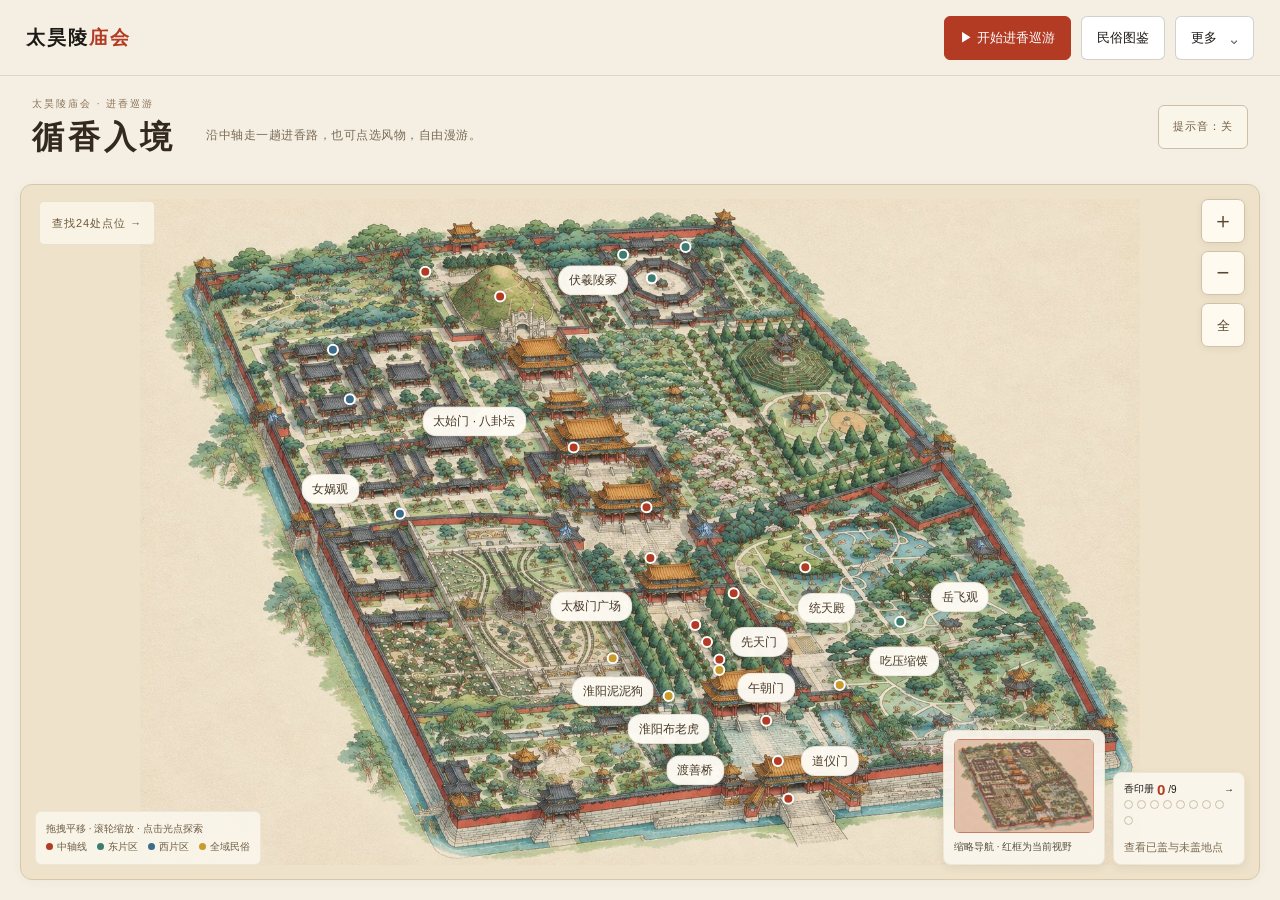
==== commit 9b766e03: "Refine mobile touring, map discovery, and stamp collection" ====
--- a/tour.html
+++ b/tour.html
@@ -3,7 +3,7 @@
 <head>
 <meta charset="UTF-8">
 <meta name="viewport" content="width=device-width, initial-scale=1.0">
-<meta name="description" content="太昊陵祭祖庙会交互导览：中轴线十站进香动线、东西片区与全域民俗，含泥泥狗、布老虎、担经挑短视频与民俗图鉴。">
+<meta name="description" content="太昊陵祭祖庙会交互导览：中轴线13站巡游、东西片区与全域民俗，含泥泥狗、布老虎、担经挑短视频与民俗图鉴。">
 <meta name="theme-color" content="#F5EFE3">
 <link rel="icon" href="data:,">
 <link rel="stylesheet" href="transition.css?v=entry2">
@@ -12,7 +12,7 @@
 <meta property="og:title" content="太昊陵祭祖庙会 · 进香巡游图">
 <meta property="og:description" content="探访太昊陵庙会，走一遍进香路。">
 <meta property="og:type" content="website">
-<title>太昊陵祭祖庙会 · 进香巡游图（正式版）</title>
+<title>太昊陵庙会 · 进香巡游图</title>
 <style>
   :root{
     --ink:#1C1A17; --paper:#F5EFE3; --cin:#B33B24; --yel:#C99A2C;
@@ -298,9 +298,14 @@
   }
 </style>
 <link rel="stylesheet" href="map-experience.css?v=refine2">
-<link rel="stylesheet" href="route-navigation.css?v=tour1">
+<link rel="stylesheet" href="route-navigation.css?v=ux2">
 <link rel="stylesheet" href="tour-experience.css?v=tour1">
 <link rel="stylesheet" href="scene-images.css?v=scenes1">
+<link rel="stylesheet" href="image-viewer.css?v=ux2">
+<link rel="stylesheet" href="visitor-flow.css?v=flow1">
+<link rel="stylesheet" href="interaction-refinements.css?v=ux2">
+<link rel="stylesheet" href="stamp-book.css?v=ux2">
+<link rel="stylesheet" href="reading-sheet.css?v=ux2">
 <script>
 // Navigation or viewport changes can skip native snapshots. Keep the normal
 // paper-to-map reveal in control when the optional native transition aborts.
@@ -318,7 +323,7 @@
 </head>
 <body class="map-loading">
 <div class="stage">
-<section class="map-context" aria-labelledby="map-title"><div><p class="map-eyebrow">太昊陵庙会 · 进香巡游</p><h1 id="map-title">循香入境</h1></div><p class="map-intro">沿中轴走一趟进香路，也可点选风物，自由漫游。</p><button class="sound-toggle" id="soundToggle" type="button" aria-pressed="false" aria-label="开启声音">声音：关</button></section>
+<section class="map-context" aria-labelledby="map-title"><div><p class="map-eyebrow">太昊陵庙会 · 进香巡游</p><h1 id="map-title">循香入境</h1></div><p class="map-intro">沿中轴走一趟进香路，也可点选风物，自由漫游。</p><button class="sound-toggle" id="soundToggle" type="button" aria-pressed="false" aria-label="开启操作提示音">提示音：关</button></section>
 
   <!-- ===== 首页 · 地图 ===== -->
   <div class="mapview" id="mapview" tabindex="0" role="region" aria-label="互动地图，方向键平移，加减键缩放，Home键总览">
@@ -337,6 +342,7 @@
     </div>
 
 <div class="map-controls" aria-label="地图视野控制"><button id="zoomIn" type="button" aria-label="放大地图">＋</button><button id="zoomOut" type="button" aria-label="缩小地图">−</button><button id="mapOverview" type="button" aria-label="查看地图总览">全</button></div><button type="button" class="map-caption" id="mapCaption" aria-label="查找庙会点位">查找24处点位 →</button>
+    <div id="mapLoadStatus" class="map-load-status" role="status" hidden><p>地图暂未载入，仍可从图鉴选择地点。</p><button type="button" id="mapRetry">重新加载地图</button><button type="button" id="mapFallbackAtlas">打开点位图鉴</button></div>
     <div class="legend">
       <span class="map-desktop-hint">拖拽平移 · 滚轮缩放</span><span class="map-touch-hint">单指漫游 · 双指缩放</span> · 点击光点探索<br>
       <i style="background:#B33B24"></i>中轴线　<i style="background:#3E7C6F"></i>东片区　<i style="background:#3D6B8C"></i>西片区　<i style="background:#C99A2C"></i>全域民俗
@@ -357,20 +363,21 @@
         </svg>
         <div>缩略导航 · 红框为当前视野</div>
       </div>
-      <div class="tile">
-        <div>进香盖印 <b id="stampN">0</b>/9</div>
+      <button type="button" class="tile stamp-summary" id="openStampBook" aria-label="打开香印册，查看集印进度">
+        <div>香印册 <b id="stampN">0</b>/9 <span aria-hidden="true">→</span></div>
         <div id="stampDots"></div>
-        <div class="stamp-save-note">记录保存在本机</div>
-      </div>
+        <div class="stamp-save-note">查看已盖与未盖地点</div>
+      </button>
     </div>
 
     <div id="timebar">
       <div class="trow">
         <span class="tt">会期示意</span>
         <span class="day" id="tbDay">二月初二</span>
-        <input type="range" id="tbRange" min="0" max="31" value="0">
+        <input type="range" id="tbRange" min="0" max="31" value="0" aria-label="会期日期" aria-valuetext="二月初二">
         <button class="btn" id="tbPlay" type="button" aria-label="播放会期示意" aria-pressed="false">播放</button>
         <span class="ev" id="tbEv">公祭大典 · 钟鼓九响</span>
+        <button type="button" class="timeline-close" id="timelineClose" aria-label="收起会期时间轴">收起</button>
       </div>
       <div class="marks"><span>二月初二</span><span>二月十五</span><span>三月初三</span></div><p class="timeline-note">会期与热度为模拟示意，非实时客流。</p>
     </div>
@@ -378,7 +385,7 @@
 
   <header class="topbar" aria-label="庙会地图工具栏">
     <div class="row1">
-      <a class="brand" href="./" aria-label="返回太昊陵庙会首页"><span class="brand-back" aria-hidden="true">←</span><span>太昊陵<em>庙会</em></span></a>
+      <a class="brand" href="./" aria-label="太昊陵庙会首页"><span class="brand-back" aria-hidden="true" hidden>←</span><span id="brandLabel">太昊陵<em>庙会</em></span></a>
       <div class="actions">
         <button class="btn primary" id="btnTour" type="button">▶ 开始进香巡游</button>
         <button class="btn" id="btnAtlas" type="button">民俗图鉴</button>
@@ -390,7 +397,7 @@
       <div class="tool-section tool-search">
         <label class="tool-label" for="search">寻找点位</label>
         <input id="search" type="search" placeholder="搜索建筑、民俗、美食…" autocomplete="off" role="combobox" aria-autocomplete="list" aria-expanded="false" aria-controls="sugg">
-        <div id="sugg" role="listbox" aria-label="点位搜索结果"></div><p id="searchStatus" class="search-status" role="status"></p>
+        <div id="sugg" role="listbox" aria-label="点位搜索结果"></div><p id="searchStatus" class="search-status" role="status"></p><button type="button" id="searchAll" class="search-all" hidden></button>
       </div>
       <div class="tool-section">
         <p class="tool-label">浏览方式</p>
@@ -408,11 +415,13 @@
           <button class="chip lay" data-layer="heat" type="button"><i style="background:#D85A30"></i>人流热度示意</button>
         </div>
       </div>
-<div class="tool-section sound-settings"><p class="tool-label">声音设置</p><label for="soundVolume">音量 <output id="soundVolumeValue">28%</output></label><input id="soundVolume" type="range" min="0" max="100" value="28" aria-label="提示音音量"><button class="btn" id="soundMenuToggle" type="button" aria-pressed="false">开启声音</button><button class="btn" id="soundPreview" type="button">试听合成音景</button><p class="sound-note" id="soundStatus" aria-live="polite">合成音景，非现场录音。需手动开启。</p></div>
+<div class="tool-section sound-settings"><p class="tool-label">声音设置</p><label for="soundVolume">音量 <output id="soundVolumeValue">28%</output></label><input id="soundVolume" type="range" min="0" max="100" value="28" aria-label="提示音与音景音量"><button class="btn" id="soundMenuToggle" type="button" aria-pressed="false">开启操作提示音</button><button class="btn" id="soundPreview" type="button" aria-pressed="false">播放合成音景</button><p class="sound-note" id="soundStatus" aria-live="polite">音景独立播放，非现场录音。</p></div>
       <div class="tool-section tool-utilities">
         <button class="btn" id="btnTrail" type="button">显示巡游路线</button>
+        <button class="btn" id="routeRestart" type="button">从第一站巡游</button>
         <button class="btn" id="btnReset" type="button">复位地图</button><button class="btn" id="btnCal" type="button" aria-expanded="false" aria-controls="calbox" hidden>校准点位</button>
         <button class="btn" id="stampReset" type="button">清空盖印记录</button>
+        <button class="btn" id="shareCurrent" type="button">复制当前页面链接</button>
       </div>
     </section>
   </header>
@@ -426,13 +435,14 @@
       <div class="dgrad"></div>
       <div class="dtagbig" id="dtagbig"></div>
       <span class="scene-credit">AI 场景插画</span>
+      <button type="button" class="scene-retry" id="sceneRetry" hidden>重新加载场景图</button>
     </div>
 
     <div class="dcard" id="dcard">
       <button class="close" id="dcardClose" type="button" aria-label="返回地图">✕</button>
       <span class="cat" id="dcardCat"></span>
       <h3 id="dcardTitle"></h3>
-      <div class="step" id="dcardStep"></div><div id="pointMedia" class="media-actions" aria-label="点位图片、视频与注解"></div>
+      <div class="step" id="dcardStep"></div><p id="pointPending" class="point-pending" role="status" hidden></p><div id="pointMedia" class="media-actions" aria-label="点位图片、视频与注解"></div>
       <div class="dtabs" id="dcardTabs" role="tablist" aria-label="点位说明"></div>
       <div class="dbody" id="dcardBody" role="tabpanel" tabindex="0" aria-label="点位说明正文"></div>
       <div class="acts">
@@ -440,6 +450,7 @@
         <button class="ab stamp" id="dStampBtn" type="button">在此进香 · 盖香印</button>
       </div>
       <div class="tags" id="dcardTags"></div>
+      <div id="routeFinish" class="route-finish" hidden><p>中轴线已走完，接着逛逛庙会风物。</p><button id="routeFinishAtlas" type="button">逛民俗风物</button><button id="routeFinishMap" type="button">返回地图</button></div>
     </div>
 
     <div class="pop" id="pop"><button type="button" class="x" id="popX" aria-label="关闭媒体">✕</button><b></b><span class="pmedia"></span><span class="txt"></span><div class="pop-nav"></div></div>
@@ -454,16 +465,21 @@
   </div>
 
   <div id="stampFx">进香</div><div class="site-notice" id="siteNotice" role="status" hidden><span id="noticeText"></span><button type="button" id="noticeUndo" hidden>撤销</button></div>
+  <dialog id="nearbyPicker" class="nearby-picker" aria-labelledby="nearbyTitle"><header><h2 id="nearbyTitle">选择附近地点</h2><button type="button" id="nearbyClose" aria-label="关闭附近地点">×</button></header><p>这里有几处相邻风物，选一处走近看看。</p><div id="nearbyList"></div></dialog>
 
 
 </div>
 
 <script src="assets/vendor/gsap.min.js"></script>
 <script src="assets/vendor/motion-mini.js"></script><script src="assets/js/motion-ui.js"></script>
-<script src="assets/vendor/embla-carousel.umd.js"></script><script src="assets/js/route-navigation.js"></script>
-<script src="assets/vendor/howler.core-2.2.4.min.js"></script><script src="assets/js/sound.js"></script>
+<script src="assets/vendor/embla-carousel.umd.js"></script><script src="assets/js/route-navigation.js?v=flow1"></script>
+<script src="assets/vendor/howler.core-2.2.4.min.js"></script><script src="assets/js/sound.js?v=ux2"></script>
 <script src="assets/js/scene-assets.js?v=scenes1"></script>
 <script src="assets/js/scene-annotations.js?v=scenes1"></script>
+<script src="assets/js/image-viewer.js?v=ux2"></script>
+<script src="assets/js/visitor-flow.js?v=ux2"></script>
+<script src="assets/js/stamp-book.js?v=ux2"></script>
+<script src="assets/js/reading-sheet.js?v=ux2"></script>
 <script>
 /* ================= 底图与版画插画 ================= */
 const MAP_SRC = 'assets/img/001.jpg';
@@ -517,6 +533,8 @@
 
 /* 全局状态（提前声明，供下方各模块初始化时安全引用） */
 let tourOn = false, touring = false, curDay = 0, lastMoved = 0;
+let visitorFlow=null,lastRouteIndex=0,visitSaveTimer=0,stampBook=null,showingRouteFinish=false,stampCompleteTimer=0;
+let routeActive=false,routeIndex=0,routeBusy=false,tourRun=0,routeSelectionToken=0,routeTimer=0,routeGoTimer=0;
 let stampSet={};
 try{const saved=JSON.parse(localStorage.getItem('thaihao-stamps')||'{}');if(saved&&typeof saved==='object'&&!Array.isArray(saved))stampSet=saved}catch{}
 
@@ -718,7 +736,7 @@
    const box={l:x+dx-w/2,t:y+dy-h/2,r:x+dx+w/2,b:y+dy+h/2};
    if(box.l<8||box.r>cw-8||box.t<8||box.b>ch-14)continue;
    if(reserved.some(q=>box.l<q.r+5&&box.r>q.l-5&&box.t<q.b+5&&box.b>q.t-5))continue;
-   if(dots.some(q=>q.id!==p.id&&q.x>box.l-10&&q.x<box.r+10&&q.y>box.t-10&&q.y<box.b+10))continue;
+   if(!force&&dots.some(q=>q.id!==p.id&&q.x>box.l-10&&q.x<box.r+10&&q.y>box.t-10&&q.y<box.b+10))continue;
    if(rects.some(q=>box.l<q.r+7&&box.r>q.l-7&&box.t<q.b+7&&box.b>q.t-7))continue;
    found={dx,dy,box};break;
   }
@@ -745,7 +763,7 @@
  return new Promise(resolve=>{finishCamera=resolve;const from={...view},start=performance.now();
   function tick(now){const t=Math.min(1,(now-start)/(duration*1000)),e=1-Math.pow(1-t,3);tourPerf.cameraFrames++;
    for(const key of['x','y','k'])view[key]=from[key]+(target[key]-from[key])*e;apply();
-   if(t<1)cameraFrame=requestAnimationFrame(tick);else{cameraFrame=0;finishCamera=null;setCameraMoving(false);resolve(true)}
+   if(t<1)cameraFrame=requestAnimationFrame(tick);else{cameraFrame=0;finishCamera=null;setCameraMoving(false);scheduleVisitSave();resolve(true)}
   }cameraFrame=requestAnimationFrame(tick);
  });
 }
@@ -783,7 +801,7 @@
  }
  mapGesture=lastMoved>6;mapview.classList.toggle('is-dragging',mapGesture);apply();
 });
-function endPointer(e){pointers.delete(e.pointerId);seedGesture();if(!pointers.size){mapGesture=false;mapview.classList.remove('is-dragging');setCameraMoving(false)}}
+function endPointer(e){scheduleVisitSave();pointers.delete(e.pointerId);seedGesture();if(!pointers.size){mapGesture=false;mapview.classList.remove('is-dragging');setCameraMoving(false)}}
 for(const type of['pointerup','pointercancel','lostpointercapture'])mapview.addEventListener(type,endPointer);
 document.getElementById('btnReset').onclick=async()=>{stopTour();await closeDetail();moveCamera({x:0,y:0,k:isPhone()?1.95:1})};
 document.getElementById('zoomIn').onclick=()=>zoomAt(1.3);document.getElementById('zoomOut').onclick=()=>zoomAt(1/1.3);
@@ -799,6 +817,15 @@
 mini.addEventListener('keydown',e=>{if(e.key==='Enter'||e.key===' '){e.preventDefault();moveCamera({x:0,y:0,k:1})}});
 
 /* ================= 呼吸光点（百分比定位） ================= */
+let keyboardNavigation=false;
+document.addEventListener('keydown',e=>{if(e.key==='Tab')keyboardNavigation=true},true);
+document.addEventListener('pointerdown',()=>{keyboardNavigation=false},true);
+function revealFocusedPoint(p){
+ if(!keyboardNavigation||state.level!=='map')return;
+ const x=OX+p.px*S,y=OY+p.py*S,{cw,ch}=mapMetrics;
+ if(x<85||x>cw-85||y<58||y>ch-75)centerOn(p,view.k,reducedMotion.matches?0:.2);
+ else queueLabels();
+}
 function renderHotspots() {
   hotRecords.length=0;labelMetricsDirty=true;lastHotScale=0;
   hotlayer.innerHTML = POIS.map((p, i) => {
@@ -821,8 +848,13 @@
         const r=mapview.getBoundingClientRect();
         chosen=POIS.filter(q=>!document.getElementById('hot-'+q.id).classList.contains('hide')).reduce((best,q)=>Math.hypot(r.left+OX+q.px*S-ev.clientX,r.top+OY+q.py*S-ev.clientY)<Math.hypot(r.left+OX+best.px*S-ev.clientX,r.top+OY+best.py*S-ev.clientY)?q:best,p);
       }
+      if(ev.detail&&isPhone()&&!ev.target.closest('.lab')){
+        const neighbours=POIS.filter(q=>!document.getElementById('hot-'+q.id).classList.contains('hide')&&Math.hypot((q.px-chosen.px)*S,(q.py-chosen.py)*S)<30).sort((a,b)=>Math.hypot(a.px-chosen.px,a.py-chosen.py)-Math.hypot(b.px-chosen.px,b.py-chosen.py));
+        if(neighbours.length>1){openNearby(neighbours.slice(0,6),el);return}
+      }
       openDetail(chosen);
     });
+    el.addEventListener('focus',()=>revealFocusedPoint(p));
     for(const event of ['focus','blur','pointerenter','pointerleave'])el.addEventListener(event,()=>{queueLabels()});
   });
   layout(); syncStamps(); applyLayers();
@@ -879,8 +911,20 @@
   document.getElementById('tbDay').textContent = dayName(d);
   document.getElementById('tbEv').textContent = EVENTS[d] || '· · ·';
   document.getElementById('tbRange').value = d;
+  document.getElementById('tbRange').setAttribute('aria-valuetext',dayName(d)+(EVENTS[d]?'，'+EVENTS[d]:''));
   refreshHeat();
 }
+function resizeTimeline(){
+ if(!document.getElementById('timebar').classList.contains('show'))return;
+ const height=document.getElementById('timebar').offsetHeight;
+ document.documentElement.style.setProperty('--timebar-space',(height+16)+'px');measureMap();layout();
+}
+function setTimelineVisible(show){
+ document.getElementById('timebar').classList.toggle('show',show);document.body.classList.toggle('has-timeline',show);
+ if(!show)stopTimeline();
+ requestAnimationFrame(()=>{if(show)resizeTimeline();else{measureMap();layout()}});
+}
+document.getElementById('timelineClose').onclick=()=>setTimelineVisible(false);
 document.getElementById('tbRange').addEventListener('input',e=>{stopTimeline();setDay(+e.target.value)});
 setDay(0);
 let tlPlaying=false,timelineRun=0;
@@ -896,6 +940,8 @@
 
 /* ================= 巡游路线 ================= */
 const AXIS = POIS.filter(p => p.cat === 'axis');
+const axisPlaces={q1:'陵南入口',q1b:'渡善桥以北',q2:'中轴南门',q3:'玉带河',q3b:'玉带桥与太极门之间',q4:'中轴广场',q5a:'广场东侧',q5b:'广场西侧',q6:'祭祀核心',q7:'统天殿以北',q8:'八卦坛',q9:'陵冢',q10:'巡游终点'};
+AXIS.forEach((p,i)=>{p.step='第 '+(i+1)+' 站 · '+axisPlaces[p.id]});
 const trail = document.getElementById('trail');
 trail.setAttribute('d', AXIS.map((p, i) => `${i ? 'L' : 'M'} ${p.px} ${p.py}`).join(' '));
 document.getElementById('btnTrail').onclick = function(){
@@ -916,19 +962,20 @@
  if(state.level!=='detail'||!state.cur||ART[state.cur.id]!==src||wantedMedia!==src||!currentFrame?.classList.contains('mapcrop'))return;
  const entry=pointImageCache.get(src);
  if(entry?.status==='ready')fillMedia(state.cur,{crossfade:true}).then(layoutDetail);
- else if(entry?.status==='failed'){const credit=document.querySelector('.scene-credit');if(credit)credit.textContent='地图局部'}
+ else if(entry?.status==='failed'){const credit=document.querySelector('.scene-credit');if(credit)credit.textContent='场景图暂未载入 · 地图局部';document.getElementById('sceneRetry').hidden=false}
 }
 function trimPointImages(){
  if(pointImageCache.size<=6)return;
  for(const[key,entry]of pointImageCache){if(pointImageCache.size<=6)break;if(!entry.image.isConnected&&entry.status!=='loading'&&key!==wantedMedia)pointImageCache.delete(key)}
 }
-async function loadPointImage(p,{warm=false}={}){
+async function loadPointImage(p,{warm=false,retry=false}={}){
  const src=ART[p.id];if(!src)return null;if(!warm)wantedMedia=src;
  let entry=pointImageCache.get(src);
+ if(entry?.status==='failed'&&(!warm||retry||Date.now()-entry.failedAt>30000)){pointImageCache.delete(src);entry=null}
  if(!entry){
   const image=new Image();image.decoding='async';image.fetchPriority=warm?'low':'high';image.src=src;
   entry={image,status:'loading',promise:null};pointImageCache.set(src,entry);tourPerf.decodeRequests++;
-  entry.promise=image.decode().then(()=>{entry.status='ready';trimPointImages();queueMicrotask(()=>refreshDecodedPoint(src));return image},()=>{entry.status='failed';trimPointImages();queueMicrotask(()=>refreshDecodedPoint(src));return null});
+  entry.promise=image.decode().then(()=>{entry.status='ready';trimPointImages();queueMicrotask(()=>{if(pointImageCache.get(src)===entry)refreshDecodedPoint(src)});return image},()=>{entry.status='failed';entry.failedAt=Date.now();trimPointImages();queueMicrotask(()=>{if(pointImageCache.get(src)===entry)refreshDecodedPoint(src)});return null});
  }else{pointImageCache.delete(src);pointImageCache.set(src,entry)}
  return Promise.race([entry.promise,wait(warm?2200:1600).then(()=>null)]);
 }
@@ -945,6 +992,7 @@
  finishPictureFade();const previous=currentFrame,entry=pointImageCache.get(ART[p.id]);
  let image=entry?.status==='ready'?entry.image:null;
  const credit=document.querySelector('.scene-credit');if(credit)credit.textContent=image?'AI 场景插画':entry?.status==='loading'?'场景插画载入中…':'地图局部';
+ const retryButton=document.getElementById('sceneRetry');retryButton.hidden=!!image||entry?.status!=='failed';retryButton.disabled=false;
  if(image){image.className='scene-photo';image.removeAttribute('id');image.alt=p.name}
  else{image=new Image();image.className='mapcrop';image.id='mapcrop';image.alt=p.name+' · 地图局部';image.src=MAP_SRC}
  if(previous===image){layoutDetail();return Promise.resolve()}
@@ -969,6 +1017,12 @@
   el.style.transform =
     `translate(${box.width/2 - state.cur.px*z}px,${box.height/2 - state.cur.py*z}px) scale(${z})`;
 }
+document.getElementById('sceneRetry').onclick=async function(){
+ const point=state.cur;if(!point)return;this.disabled=true;this.textContent='正在重新加载…';
+ await loadPointImage(point,{retry:true});
+ if(state.cur===point&&state.level==='detail'){await fillMedia(point,{crossfade:true});fillSubs(point);layoutDetail()}
+ this.disabled=false;this.textContent='重新加载场景图';
+};
 /* 视频：data URI → Blob URL（懒加载；比直接塞 data URI 兼容性更好，也更省内存） */
 /* 按视频源分别缓存，多个视频互不串用 */
 const _vurls = new Map();
@@ -988,6 +1042,19 @@
   catch (e) {}
 }
 let activeSub=null,popTrigger=null;
+function annotationFocus(point,index){
+ const item=(SUBS[point.id]||[])[index],coordinate=window.TaihaoScenes?.annotations?.[point.id]?.[index];
+ if(!item)return null;
+ const x=Number(coordinate?.x??item.x),y=Number(coordinate?.y??item.y);
+ return Number.isFinite(x)&&Number.isFinite(y)?{x,y,scale:2.6}:null;
+}
+function positionSceneCrop(){
+ const crop=pop.querySelector('.scene-detail-crop'),image=crop?.querySelector('img');if(!image?.naturalWidth||!activeSub)return;
+ const focus=annotationFocus(activeSub.point,activeSub.index);if(!focus)return;
+ const w=crop.clientWidth,h=crop.clientHeight,ratio=Math.max(w/image.naturalWidth,h/image.naturalHeight)*focus.scale;
+ const iw=image.naturalWidth*ratio,ih=image.naturalHeight*ratio;
+ Object.assign(image.style,{width:iw+'px',height:ih+'px',left:Math.max(w-iw,Math.min(0,w/2-iw*focus.x/100))+'px',top:Math.max(h-ih,Math.min(0,h/2-ih*focus.y/100))+'px'});
+}
 function positionPop(){
  if(!pop.classList.contains('show'))return;
  const safeTop=parseFloat(getComputedStyle(document.documentElement).getPropertyValue('--toolbar-height'))+60;
@@ -997,9 +1064,11 @@
  let x=anchor.right+12;if(x+width>innerWidth-12)x=anchor.left-width-12;
  pop.style.left=Math.max(12,Math.min(x,innerWidth-width-12))+'px';
  pop.style.top=Math.max(safeTop,Math.min(anchor.top,innerHeight-height-12))+'px';
-}
-function openSub(p,index,trigger){
+ positionSceneCrop();
+}
+function openSub(p,index,trigger,{autoplay=true}={}){
  const item=(SUBS[p.id]||[])[index];if(!item)return;
+ visitorFlow?.media(index);stopTimeline();
  stopTourForReading();const oldVideo=pop.querySelector('video');if(oldVideo)oldVideo.pause();
  activeSub={point:p,index};popTrigger=trigger||popTrigger;
  dsubs.querySelectorAll('.sub').forEach(el=>el.classList.toggle('on',+el.dataset.i===index));
@@ -1008,12 +1077,13 @@
  const media=pop.querySelector('.pmedia');
  if(item.v){
   media.innerHTML='<span class="vbox"><video controls playsinline preload="metadata"></video></span>';
-  const video=media.querySelector('video');video.src=videoUrl(item.v);safePlay(video);
- }else if(item.img){media.innerHTML=item.sceneImage?`<a class="scene-full-image" href="${item.img}" target="_blank" rel="noopener noreferrer" aria-label="打开${p.name}完整场景插画"><img class="pimg" src="${item.img}" alt="${p.name}场景插画" decoding="async"><span>打开完整场景图 ↗</span></a>`:`<img class="pimg" src="${item.img}" alt="${item.t}" decoding="async">`}
+  const video=media.querySelector('video');video.src=videoUrl(item.v);if(autoplay)safePlay(video);
+ }else if(item.img){media.innerHTML=item.sceneImage?`<a class="scene-full-image" href="${item.img}" target="_blank" rel="noopener noreferrer" aria-label="放大${item.t}细节"><span class="scene-detail-crop"><img class="pimg" src="${item.img}" alt="${p.name}中的${item.t}" decoding="async"></span><span>放大这处细节 ↗</span></a>`:`<img class="pimg" src="${item.img}" alt="${item.t}" decoding="async">`}
  else media.innerHTML='';
  const entries=SUBS[p.id]||[],footer=pop.querySelector('.pop-nav');
- footer.innerHTML=`<button type="button" data-sub-step="-1" ${index===0?'disabled':''} aria-label="上一条场景注解">上一条</button><span>${index+1} / ${entries.length}</span><button type="button" data-sub-step="1" ${index===entries.length-1?'disabled':''} aria-label="下一条场景注解">下一条</button>`;
+ footer.innerHTML=`<button type="button" data-sub-step="-1" ${index===0?'disabled':''} aria-label="上一条场景注解">上一条</button><span>${index+1} / ${entries.length}</span><button type="button" data-sub-step="1" ${index===entries.length-1?'disabled':''} aria-label="下一条场景注解">下一条</button><button type="button" data-share-note>分享注解</button>`;
  pop.classList.toggle('wide',!!(item.v||item.img));pop.classList.add('show');positionPop();
+ const fullImage=media.querySelector('.scene-full-image');if(fullImage)fullImage.onclick=e=>{if(e.button!==0||e.ctrlKey||e.metaKey||e.shiftKey||e.altKey)return;e.preventDefault();e.stopPropagation();openSceneImage(fullImage,true)};
  media.querySelector('img')?.addEventListener('load',positionPop,{once:true});media.querySelector('video')?.addEventListener('loadedmetadata',positionPop,{once:true});
  document.getElementById('popX').focus({preventScroll:true});
 }
@@ -1025,20 +1095,22 @@
 function fillPointMedia(p){
  const entries=SUBS[p.id]||[],video=entries.findIndex(e=>e.v),image=entries.findIndex(e=>e.img),text=entries.findIndex(e=>!e.v&&!e.img),items=[];
  if(video>=0)items.push({index:video,label:'看民俗短片'});
- if(image>=0)items.push({index:image,label:entries[image].sceneImage?'查看场景全图':'查看细节图'});
+ if(ART[p.id])items.push({action:'image',label:'放大场景'});
+ else if(image>=0)items.push({index:image,label:'查看细节图'});
  if(text>=0)items.push({index:text,label:'场景注解'});
  const box=document.getElementById('pointMedia');box.hidden=!items.length;
- box.innerHTML=items.map(item=>`<button type="button" class="media-action" data-sub-index="${item.index}">${item.label} ↗</button>`).join('');
- box.onclick=e=>{const button=e.target.closest('[data-sub-index]');if(button){e.stopPropagation();openSub(state.cur,+button.dataset.subIndex,button)}};
+ box.innerHTML=items.map(item=>`<button type="button" class="media-action" ${item.action?`data-media-action="${item.action}"`:`data-sub-index="${item.index}"`}>${item.label} ↗</button>`).join('');
+ box.onclick=e=>{const button=e.target.closest('button');if(!button)return;e.stopPropagation();if(button.dataset.mediaAction==='image')openSceneImage(button);else if(button.hasAttribute('data-sub-index'))openSub(state.cur,+button.dataset.subIndex,button)};
 }
 function hidePop(restoreFocus=false){
+ if(pop.classList.contains('show'))visitorFlow?.closeMedia();
  const video=pop.querySelector('video');if(video)video.pause();pop.classList.remove('show');activeSub=null;
  dsubs.querySelectorAll('.sub').forEach(x=>x.classList.remove('on'));
  if(restoreFocus&&popTrigger?.isConnected&&popTrigger.getClientRects().length)popTrigger.focus({preventScroll:true});
  setTimeout(()=>{if(!pop.classList.contains('show'))pop.querySelector('.pmedia').innerHTML=''},220);
 }
 document.getElementById('popX').onclick=()=>hidePop(true);
-pop.querySelector('.pop-nav').onclick=e=>{const button=e.target.closest('[data-sub-step]');if(button&&activeSub)openSub(activeSub.point,activeSub.index+Number(button.dataset.subStep),popTrigger)};
+pop.querySelector('.pop-nav').onclick=e=>{if(e.target.closest('[data-share-note]')){copyCurrentLink();return}const button=e.target.closest('[data-sub-step]');if(button&&activeSub)openSub(activeSub.point,activeSub.index+Number(button.dataset.subStep),popTrigger)};
 
 let cardTab = '习俗';
 function fillCard(p){
@@ -1063,10 +1135,11 @@
   else                         body.innerHTML = p.tip
       ? `<div class="tip">${p.tip}</div>`
       : '按现行管理规范文明进香，遵守景区文物保护规定。';
-  tabBar.onclick=e=>{const tab=e.target.closest('.dtab');if(!tab)return;stopTourForReading();cardTab=tab.dataset.t;fillCard(state.cur)};
-  tabBar.onkeydown=e=>{if(!['ArrowLeft','ArrowRight','Home','End'].includes(e.key))return;e.preventDefault();e.stopPropagation();stopTourForReading();let i=tabs.indexOf(cardTab);i=e.key==='Home'?0:e.key==='End'?2:(i+(e.key==='ArrowRight'?1:2))%3;cardTab=tabs[i];fillCard(state.cur);tabBar.children[i].focus()};
+  tabBar.onclick=e=>{const tab=e.target.closest('.dtab');if(!tab)return;stopTourForReading();cardTab=tab.dataset.t;visitorFlow?.tab(cardTab);fillCard(state.cur)};
+  tabBar.onkeydown=e=>{if(!['ArrowLeft','ArrowRight','Home','End'].includes(e.key))return;e.preventDefault();e.stopPropagation();stopTourForReading();let i=tabs.indexOf(cardTab);i=e.key==='Home'?0:e.key==='End'?2:(i+(e.key==='ArrowRight'?1:2))%3;cardTab=tabs[i];visitorFlow?.tab(cardTab);fillCard(state.cur);tabBar.children[i].focus()};
   fillPointMedia(p);
   refreshStampBtn();
+  syncReadingSheet();
 }
 document.getElementById('dcardClose').onclick = () => closeDetail();
 
@@ -1076,16 +1149,19 @@
 }
 let detailToken=0,returnView=null,returnFocus=null;
 async function openDetail(p,{fromTour=false}={}){
+ stopTimeline();
  if(!fromTour){stopTourForReading();if(routeActive){const index=AXIS.indexOf(p);if(index>=0){routeIndex=index;routeUI.select(index,{silent:true})}else endRouteNavigation()}}
+ visitorFlow?.point(p.id,routeActive);
  if(state.level==='detail')return swapDetail(p);
+ setDetailPending(p);
  const token=++detailToken;if(state.level==='map'){returnView={...view};returnFocus=document.activeElement}
- state.level='opening';state.cur=p;cardTab='习俗';highlight(p);
+ state.level='opening';state.cur=p;cardTab=visitorFlow?.replaying?visitorFlow.snapshot.tab:'习俗';highlight(p);
  document.getElementById('mapCaption').textContent='走近 · '+p.name;window.TaihaoSound?.playCue('point');
  await Promise.all([loadPointImage(p),centerOn(p,Math.max(view.k,isPhone()?2.3:1.7),.32)]);
  if(token!==detailToken)return;
  const r=mapview.getBoundingClientRect(),sx=r.left+OX+p.px*S,sy=r.top+OY+p.py*S;
  scene.style.transformOrigin=`${sx-r.left}px ${sy-r.top}px`;
- fillMedia(p);fillSubs(p);fillCard(p);state.level='detail';
+ fillMedia(p);fillSubs(p);fillCard(p);state.level='detail';setDetailPending(null);
  document.getElementById('dtagbig').textContent=p.name;
  detailview.classList.remove('out','fading');detailview.style.display='block';
  document.querySelector('.stage').classList.add('has-detail');mapview.inert=true;
@@ -1094,15 +1170,18 @@
  }));renderCaps();warmPointNeighbours(p);return wait(reducedMotion.matches?0:240);
 }
 async function swapDetail(p){
+ const nextTab=visitorFlow?.replaying?visitorFlow.snapshot.tab:'习俗';
+ visitorFlow?.point(p.id,routeActive);setDetailPending(p);
  const token=++detailToken;hidePop();window.TaihaoSound?.playCue('point');
  await loadPointImage(p);if(token!==detailToken)return false;
- state.level='detail';state.cur=p;cardTab='习俗';
+ state.level='detail';state.cur=p;cardTab=nextTab;setDetailPending(null);
  const fading=fillMedia(p,{crossfade:true});fillSubs(p);fillCard(p);highlight(p);
  document.getElementById('dtagbig').textContent=p.name;detailview.classList.remove('fading');renderCaps();
  document.getElementById('dcard').scrollTop=0;document.getElementById('dcardBody').scrollTop=0;
  warmPointNeighbours(p);await fading;return token===detailToken;
 }
 async function closeDetail({fromTour=false}={}){
+ visitorFlow?.map();setDetailPending(null);
  if(!fromTour&&routeActive)endRouteNavigation();if(state.level==='map')return;
  ++detailToken;hidePop();finishPictureFade();window.TaihaoSound?.stop();
  detailview.classList.remove('in','fading');detailview.classList.add('out');mapview.classList.remove('pushing');mapview.inert=false;
@@ -1122,14 +1201,26 @@
   } else {
     const i = SEQ.indexOf(s.cur);
     h += `<button type="button" class="cap" data-act="home">‹ 返回地图</button>`;
-    h += `<button type="button" class="cap ${i > 0 ? '' : 'off'}" ${i>0?'':'disabled'} data-act="prev">‹ 上一站</button>`;
+    h += `<button type="button" class="cap ${i > 0 ? '' : 'off'}" ${i>0?'':'disabled'} data-act="prev">‹ 上一处</button>`;
     h += `<span class="cap on">${s.cur.step}</span>`;
     h += `<span class="cap flat">${s.cur.name}</span>`;
-    h += `<button type="button" class="cap ${i < SEQ.length - 1 ? '' : 'off'}" ${i<SEQ.length-1?'':'disabled'} data-act="next">下一站 ›</button>`;
+    h += `<button type="button" class="cap ${i < SEQ.length - 1 ? '' : 'off'}" ${i<SEQ.length-1?'':'disabled'} data-act="next">下一处 ›</button>`;
     if (touring) h += `<span class="cap on">巡游中…</span>`;
   }
-  capsbar.innerHTML = h;
-}
+  capsbar.innerHTML = h;updateRouteFinish();syncPrimaryNavigation();syncReadingSheet();
+}
+function syncPrimaryNavigation(){
+ const detail=state.level!=='map',brand=document.querySelector('.brand');
+ brand.href=detail?'tour.html':'./';brand.setAttribute('aria-label',detail?'返回庙会地图':'太昊陵庙会首页');
+ brand.querySelector('.brand-back').hidden=!detail;
+ document.getElementById('brandLabel').innerHTML=detail?'返回地图':'太昊陵<em>庙会</em>';
+}
+function syncReadingSheet(){
+ if(!state.cur)return;
+ const sequence=routeActive?AXIS:SEQ,index=sequence.indexOf(state.cur);
+ window.TaihaoReadingSheet?.sync({pointId:state.cur.id,hasPrevious:index>0,hasNext:index>=0&&index<sequence.length-1,routeActive});
+}
+document.querySelector('.brand').addEventListener('click',e=>{if(state.level!=='map'&&e.button===0&&!e.ctrlKey&&!e.metaKey&&!e.shiftKey&&!e.altKey){e.preventDefault();closeDetail()}});
 capsbar.addEventListener('click', e => {
   const c = e.target.closest('.cap'); if (!c || c.classList.contains('off')) return;
   const a = c.dataset.act;
@@ -1140,6 +1231,7 @@
 });
 renderCaps();
 window.addEventListener('keydown', e => {
+  if(window.TaihaoImageViewer?.isOpen||document.getElementById('nearbyPicker').open||stampBook?.isOpen)return;
   if(e.target.closest('input,textarea,select,[contenteditable="true"]'))return;
   if(e.key==='Escape'){if(atlas.classList.contains('show')){closeAtlas();return}if(pop.classList.contains('show')){hidePop(true);return}if(!moreTools.hidden)return;closeDetail();}
   if(atlas.classList.contains('show')||!moreTools.hidden||pop.classList.contains('show'))return;
@@ -1171,25 +1263,46 @@
 }
 function closeAtlas({restoreFocus=true}={}){
  if(!atlas.classList.contains('show'))return;
+ visitorFlow?.closeOverlay('atlas');
  atlas.classList.remove('show');
  if(atlasInertState){for(const[element,inert]of atlasInertState)element.inert=inert;atlasInertState=null}
  if(restoreFocus)document.getElementById('btnAtlas').focus({preventScroll:true});
 }
 function choosePoint(p){
- if(!p)return;stopTourForReading();closeMoreTools();closeAtlas({restoreFocus:false});ensurePointVisible(p);openDetail(p);
-}
-document.getElementById('btnAtlas').onclick=()=>{
- stopTourForReading();closeMoreTools();renderAtlas();atlas.classList.add('show');
+ if(!p)return;visitorFlow?.point(p.id,routeActive&&p.cat==='axis');stopTourForReading();closeNearby({restoreFocus:false,history:false});closeMoreTools();closeAtlas({restoreFocus:false});ensurePointVisible(p);openDetail(p);
+}
+function openAtlas(){
+ if(atlas.classList.contains('show')){atlasSearch.focus({preventScroll:true});return}
+ visitorFlow?.openOverlay('atlas');stopTimeline();stopTourForReading();hidePop();closeMoreTools();renderAtlas();atlas.classList.add('show');
  atlasInertState=new Map([...document.querySelector('.stage').children].filter(e=>e!==atlas&&e instanceof HTMLElement).map(e=>[e,e.inert]));
  for(const element of atlasInertState.keys())element.inert=true;
  window.TaihaoMotion?.reveal(atlas.querySelector('.box'));atlasSearch.focus({preventScroll:true});
-};
+}
+document.getElementById('btnAtlas').onclick=openAtlas;
 document.getElementById('atlasClose').onclick=()=>closeAtlas();
 atlas.addEventListener('click',e=>{if(e.target===atlas)closeAtlas()});
 atlasTabs.addEventListener('click',e=>{const tab=e.target.closest('[data-t]');if(!tab)return;atlasTab=tab.dataset.t;renderAtlas()});
 atlasSearch.addEventListener('input',renderAtlas);
 atlasSearch.addEventListener('keydown',e=>{if(e.key==='Enter'&&!e.isComposing){const first=atlasGrid.querySelector('[data-id]');if(first)choosePoint(POIS.find(p=>p.id===first.dataset.id))}});
 atlasGrid.addEventListener('click',e=>{const item=e.target.closest('[data-id]');if(item)choosePoint(POIS.find(p=>p.id===item.dataset.id))});
+
+/* Close points are selected by name, rather than by a few pixels of finger position. */
+const nearbyPicker=document.getElementById('nearbyPicker');let nearbyPoints=[],nearbyTrigger=null;
+function openNearby(points,trigger){
+ const saved=visitorFlow?.snapshot.nearby||[];
+ nearbyPoints=points?.length?points:saved.length?saved.map(id=>POIS.find(p=>p.id===id)).filter(Boolean):nearbyPoints;if(!nearbyPoints.length)return;
+ nearbyTrigger=trigger||nearbyTrigger;visitorFlow?.openOverlay('nearby',{ids:nearbyPoints.map(p=>p.id)});stopTimeline();closeMoreTools();
+ document.getElementById('nearbyList').innerHTML=nearbyPoints.map(p=>`<button type="button" data-id="${p.id}"><strong>${p.name}</strong><span>${p.step}</span></button>`).join('');
+ if(!nearbyPicker.open)nearbyPicker.showModal();
+ document.getElementById('nearbyList').querySelector('button')?.focus({preventScroll:true});
+}
+function closeNearby({restoreFocus=true,history=true}={}){
+ if(!nearbyPicker.open)return;if(history)visitorFlow?.closeOverlay('nearby');nearbyPicker.close();
+ if(restoreFocus&&nearbyTrigger?.isConnected)nearbyTrigger.focus({preventScroll:true});
+}
+document.getElementById('nearbyClose').onclick=()=>closeNearby();
+nearbyPicker.addEventListener('cancel',e=>{e.preventDefault();closeNearby()});
+nearbyPicker.addEventListener('click',e=>{const target=e.target.closest('[data-id]');if(target)choosePoint(POIS.find(p=>p.id===target.dataset.id));else if(e.target===nearbyPicker)closeNearby()});
 document.addEventListener('keydown',e=>{
  if(!atlas.classList.contains('show'))return;
  if(e.key==='Escape'){e.preventDefault();e.stopImmediatePropagation();closeAtlas();return}
@@ -1203,15 +1316,17 @@
 /* Search can be used by pointer, keyboard and input-method composition. */
 const sugg=document.getElementById('sugg'),searchBox=document.getElementById('search');
 let searchHits=[],searchIndex=-1;
-function hideSearch(){sugg.style.display='none';searchBox.setAttribute('aria-expanded','false');searchBox.removeAttribute('aria-activedescendant');searchIndex=-1}
+function hideSearch(){sugg.style.display='none';document.getElementById('searchAll').hidden=true;searchBox.setAttribute('aria-expanded','false');searchBox.removeAttribute('aria-activedescendant');searchIndex=-1}
 function renderSearch(){
  const query=searchBox.value.trim();
  if(!query){hideSearch();document.getElementById('searchStatus').textContent='输入名称后，可用方向键选择、回车进入。';return}
- searchHits=POIS.filter(p=>pointMatches(p,query)).slice(0,8);searchIndex=-1;
+ const allMatches=POIS.filter(p=>pointMatches(p,query));searchHits=allMatches.slice(0,8);searchIndex=-1;
  sugg.innerHTML=searchHits.map((p,i)=>`<button type="button" role="option" tabindex="-1" aria-selected="false" id="search-option-${i}" data-id="${p.id}"><b>${p.name}</b><span> ${KIND[p.id]} · ${p.step}</span></button>`).join('');
  sugg.style.display=searchHits.length?'block':'none';searchBox.setAttribute('aria-expanded',String(searchHits.length>0));searchBox.removeAttribute('aria-activedescendant');
- document.getElementById('searchStatus').textContent=searchHits.length?'找到 '+searchHits.length+' 处点位，方向键选择，回车进入。':'没有找到相关点位，请换一个关键词。';
-}
+ document.getElementById('searchStatus').textContent=allMatches.length?'找到 '+allMatches.length+' 处点位'+(allMatches.length>8?'，先显示前 8 处。':'，方向键选择，回车进入。'):'没有找到相关点位，请换一个关键词。';
+ const allButton=document.getElementById('searchAll');allButton.hidden=allMatches.length<=8;allButton.textContent='查看全部 '+allMatches.length+' 处 →';
+}
+document.getElementById('searchAll').onclick=()=>{atlasTab='全部';atlasSearch.value=searchBox.value.trim();openAtlas()};
 function markSearch(index){
  if(!searchHits.length)return;searchIndex=(index+searchHits.length)%searchHits.length;
  [...sugg.children].forEach((node,i)=>{node.classList.toggle('is-active',i===searchIndex);node.setAttribute('aria-selected',String(i===searchIndex))});
@@ -1225,16 +1340,19 @@
 });
 sugg.addEventListener('click',e=>{const option=e.target.closest('[data-id]');if(option)choosePoint(POIS.find(p=>p.id===option.dataset.id))});
 document.getElementById('mapCaption').onclick=()=>{
- stopTourForReading();moreTools.hidden=false;moreButton.setAttribute('aria-expanded','true');window.TaihaoMotion?.reveal(moreTools);searchBox.focus({preventScroll:true});searchBox.select();searchBox.scrollIntoView({block:'nearest'});renderSearch();
+ atlasTab='全部';atlasSearch.value='';openAtlas();
 };
+document.getElementById('mapFallbackAtlas').onclick=document.getElementById('mapCaption').onclick;
 
 /* ================= 进香打卡 · 盖香印 ================= */
 const STAMPS = ['q1','q2','q3','q4','q6','q7','q8','q9','q10'];
+for(const event of['pointerdown','keydown'])document.addEventListener(event,()=>{clearTimeout(stampCompleteTimer);stampCompleteTimer=0},{passive:true});
 function updateStampUI(){
   stampSet=Object.fromEntries(STAMPS.filter(id=>typeof stampSet[id]==='string').map(id=>[id,stampSet[id]]));
   document.getElementById('stampN').textContent=Object.keys(stampSet).length;document.getElementById('stampReset').disabled=!Object.keys(stampSet).length;
   document.getElementById('stampDots').innerHTML = STAMPS.map(id =>
     `<i class="${stampSet[id]?'on':''}" title="${(POIS.find(p=>p.id===id)||{}).name||''}"></i>`).join('');
+  document.getElementById('openStampBook').setAttribute('aria-label','打开香印册，已集 '+Object.keys(stampSet).length+' 枚，共9枚');stampBook?.refresh();
 }
 function syncStamps(){
   document.querySelectorAll('.hot').forEach(el =>
@@ -1253,6 +1371,11 @@
   stampSet[state.cur.id] = dayName(curDay);
   try{localStorage.setItem('thaihao-stamps',JSON.stringify(stampSet))}catch{}
   updateStampUI(); syncStamps(); refreshStampBtn();
+  notifyVisitor('已盖 '+state.cur.name+' 香印 · '+Object.keys(stampSet).length+'/9');
+  if(STAMPS.every(id=>stampSet[id])){
+   const point=state.cur,revision=visitorFlow?.revision;
+   stampCompleteTimer=setTimeout(()=>{stampCompleteTimer=0;const flow=visitorFlow?.snapshot;if(state.level==='detail'&&state.cur===point&&!document.hidden&&visitorFlow?.revision===revision&&!flow?.overlay&&!flow?.image&&flow?.media===null)stampBook?.open(document.getElementById('dStampBtn'))},450);
+  }
   window.TaihaoSound?.playCue('stamp');
   const fx = document.getElementById('stampFx'), r = document.getElementById('dcard').getBoundingClientRect();
   fx.style.left = (r.left + 30) + 'px'; fx.style.top = (r.top + 50) + 'px';
@@ -1275,17 +1398,18 @@
 const soundToggle=document.getElementById('soundToggle'),soundVolume=document.getElementById('soundVolume');
 function syncSoundUI(){
  const s=window.TaihaoSound?.state,enabled=!!s?.enabled,preview=s?.active==='preview'||s?.pending==='preview';
- soundToggle.textContent=enabled?'声音：开':'声音：关';soundToggle.setAttribute('aria-pressed',String(enabled));soundToggle.setAttribute('aria-label',enabled?'关闭声音':'开启声音');
- document.getElementById('soundMenuToggle').textContent=enabled?'关闭声音':'开启声音';document.getElementById('soundMenuToggle').setAttribute('aria-pressed',String(enabled));
+ soundToggle.textContent=enabled?'提示音：开':'提示音：关';soundToggle.setAttribute('aria-pressed',String(enabled));soundToggle.setAttribute('aria-label',enabled?'关闭操作提示音':'开启操作提示音');
+ document.getElementById('soundMenuToggle').textContent=enabled?'关闭操作提示音':'开启操作提示音';document.getElementById('soundMenuToggle').setAttribute('aria-pressed',String(enabled));
  if(s){soundVolume.value=Math.round(s.volume*100);document.getElementById('soundVolumeValue').textContent=Math.round(s.volume*100)+'%'}
- document.getElementById('soundStatus').textContent=s?.available===false?'此浏览器声音暂不可用。':preview?'正在试听合成音景，可再次点击停止。':'合成音景，非现场录音。需手动开启。';
- document.getElementById('dAudioBtn').textContent=preview?'Ⅱ 停止音景':'▷ 试听合成音景';
- document.getElementById('soundPreview').textContent=preview?'停止合成音景':'试听合成音景';
+ document.getElementById('soundStatus').textContent=s?.available===false?'此浏览器声音暂不可用。':preview?'合成音景正在播放，再次点击可停止。':'音景独立播放，非现场录音；提示音仅在操作时响起。';
+ document.getElementById('dAudioBtn').textContent=preview?'Ⅱ 停止音景':'▷ 播放音景';
+ document.getElementById('soundPreview').textContent=preview?'停止合成音景':'播放合成音景';
+ for(const id of['soundPreview','dAudioBtn'])document.getElementById(id).setAttribute('aria-pressed',String(preview));
 }
 soundToggle.onclick=()=>{window.TaihaoSound?.toggle();window.TaihaoSound?.playCue('enter');syncSoundUI()};
 document.getElementById('soundMenuToggle').onclick=soundToggle.onclick;
 soundVolume.oninput=()=>{window.TaihaoSound?.setVolume(Number(soundVolume.value)/100);syncSoundUI()};
-function previewSound(){const api=window.TaihaoSound;if(!api)return;if(api.state.active==='preview'||api.state.pending==='preview')api.stop();else{api.setEnabled(true);api.preview()}syncSoundUI()}
+function previewSound(){const api=window.TaihaoSound;if(!api)return;if(api.state.active==='preview'||api.state.pending==='preview')api.stop();else api.preview();syncSoundUI()}
 document.getElementById('soundPreview').onclick=previewSound;document.getElementById('dAudioBtn').onclick=previewSound;
 document.addEventListener('taihao:soundchange',syncSoundUI);syncSoundUI();
 
@@ -1296,7 +1420,7 @@
 /* ================= 进香巡游（南 → 北，可滑动选站） ================= */
 // Route selection stays in the detail scene. Autoplay is explicit and interruptible.
 const pilgrim=document.getElementById('pilgrim');
-let routeActive=false,routeIndex=0,routeBusy=false,tourRun=0,routeSelectionToken=0,routeTimer=0,routeGoTimer=0;
+
 const routeUI=TaihaoRoute.create({stops:AXIS,onSelect:index=>requestRouteSelection(index),onPlayChange:playing=>setTourPlaying(playing,true),onExit:()=>{endRouteNavigation();closeDetail({fromTour:true})}});
 function setTourPlaying(value,fromUI=false){
  const on=!!value&&routeActive;
@@ -1317,7 +1441,7 @@
 }
 async function goRoute(index){
  if(!routeActive)return;
- const token=++routeSelectionToken;routeIndex=Math.max(0,Math.min(AXIS.length-1,index));routeBusy=true;routeUI.setBusy(true);routeUI.select(routeIndex,{silent:true});
+ const token=++routeSelectionToken;routeIndex=Math.max(0,Math.min(AXIS.length-1,index));lastRouteIndex=routeIndex;visitorFlow?.point(AXIS[routeIndex].id,true);routeBusy=true;routeUI.setBusy(true);routeUI.select(routeIndex,{silent:true});
  const p=AXIS[routeIndex];ensurePointVisible(p);closeMoreTools();
  pilgrim.setAttribute('cx',p.px);pilgrim.setAttribute('cy',p.py);pilgrim.setAttribute('visibility','visible');
  await openDetail(p,{fromTour:true});
@@ -1326,26 +1450,30 @@
 }
 function requestRouteSelection(index){
  if(!routeActive)return;setTourPlaying(false);clearTimeout(routeGoTimer);clearTimeout(routeTimer);
- routeSelectionToken++;detailToken++;cancelCamera();finishPictureFade();routeIndex=index;routeBusy=true;routeUI.setBusy(true);
+ routeSelectionToken++;detailToken++;cancelCamera();finishPictureFade();routeIndex=index;lastRouteIndex=index;visitorFlow?.point(AXIS[index].id,true);routeBusy=true;routeUI.setBusy(true);setDetailPending(AXIS[index]);
  // Commit the final snap rather than rebuilding a scene for every intermediate drag position.
  routeGoTimer=setTimeout(()=>goRoute(index),80);
 }
 function endRouteNavigation(){
  if(!routeActive)return;setTourPlaying(false);routeActive=false;routeSelectionToken++;clearTimeout(routeGoTimer);clearTimeout(routeTimer);routeBusy=false;
  routeUI.setBusy(false);routeUI.hide();document.body.classList.remove('route-active');pilgrim.setAttribute('visibility','hidden');
- document.getElementById('btnTour').textContent='▶ 开始进香巡游';
+ syncRouteStartLabel();
  for(const button of document.querySelectorAll('[data-mode]')){const selected=button.dataset.mode==='roam';button.classList.toggle('on',selected);button.setAttribute('aria-pressed',String(selected))}
  renderCaps();
 }
-function beginRoute(){
- if(routeActive){endRouteNavigation();closeDetail({fromTour:true});return}
- stopTimeline();document.getElementById('timebar').classList.remove('show');routeActive=true;tourOn=true;
- document.body.classList.add('route-active');document.getElementById('btnTour').textContent='结束进香巡游';
+function beginRoute({restart=false,startIndex=null}={}){
+ if(routeActive&&!restart&&startIndex===null){endRouteNavigation();closeDetail({fromTour:true});return}
+ setTourPlaying(false);clearTimeout(routeGoTimer);
+ stopTimeline();setTimelineVisible(false);routeActive=true;tourOn=true;
+ document.body.classList.add('route-active');document.getElementById('btnTour').textContent='结束巡游';
  document.getElementById('btnTrail').textContent='隐藏巡游路线';trail.setAttribute('visibility','visible');
  for(const button of document.querySelectorAll('[data-mode]')){const selected=button.dataset.mode==='tour';button.classList.toggle('on',selected);button.setAttribute('aria-pressed',String(selected))}
- routeIndex=Math.max(0,AXIS.indexOf(state.cur));routeUI.show(routeIndex);goRoute(routeIndex);
-}
-document.getElementById('btnTour').onclick=beginRoute;
+ const currentIndex=AXIS.indexOf(state.cur);routeIndex=startIndex!==null?startIndex:restart?0:currentIndex>=0?currentIndex:lastRouteIndex;routeIndex=Math.max(0,Math.min(AXIS.length-1,routeIndex));routeUI.show(routeIndex);return goRoute(routeIndex);
+}
+document.getElementById('btnTour').onclick=()=>beginRoute();
+document.getElementById('routeRestart').onclick=()=>beginRoute({restart:true});
+document.getElementById('routeFinishAtlas').onclick=()=>{atlasTab='全部';atlasSearch.value='全域民俗';openAtlas()};
+document.getElementById('routeFinishMap').onclick=()=>closeDetail();
 for(const type of['pointerenter','focus'])document.getElementById('btnTour').addEventListener(type,()=>{if(!document.hidden)for(const p of AXIS.slice(0,2))loadPointImage(p,{warm:true})},{once:true});
 
 document.querySelectorAll('[data-mode]').forEach(ch => ch.addEventListener('click', () => {
@@ -1355,7 +1483,7 @@
   ch.classList.add('on');
   for(const button of document.querySelectorAll('[data-mode]'))button.setAttribute('aria-pressed',String(button===ch));
   if(m!=='timeline')stopTimeline();
-  document.getElementById('timebar').classList.toggle('show', m === 'timeline');
+  setTimelineVisible(m === 'timeline');
   if (m === 'timeline') {
     closeDetail();
     LAYERS.heat = true;
@@ -1396,17 +1524,18 @@
 /* ================= 更多工具菜单（仅管理界面开合） ================= */
 const moreTools = document.getElementById('moreTools'), moreButton = document.getElementById('btnMore');
 function closeMoreTools(restoreFocus = false){
+  if(!moreTools.hidden)visitorFlow?.closeOverlay('menu');
   moreTools.hidden = true;
   moreButton.setAttribute('aria-expanded', 'false');
   hideSearch();
   if (restoreFocus) moreButton.focus();
 }
-moreButton.addEventListener('click', () => {
-  const opening = moreTools.hidden;
-  moreTools.hidden = !opening;
-  moreButton.setAttribute('aria-expanded', String(opening));
-  if(opening)window.TaihaoMotion?.reveal(moreTools);
-});
+function openMoreTools(focusSearch=false){
+ visitorFlow?.openOverlay('menu');stopTimeline();stopTourForReading();hidePop();
+ moreTools.hidden=false;moreButton.setAttribute('aria-expanded','true');window.TaihaoMotion?.reveal(moreTools);
+ if(focusSearch){searchBox.focus({preventScroll:true});searchBox.select();searchBox.scrollIntoView({block:'nearest'});renderSearch()}
+}
+moreButton.addEventListener('click',()=>moreTools.hidden?openMoreTools():closeMoreTools(true));
 document.getElementById('btnMoreClose').addEventListener('click', () => closeMoreTools(true));
 document.addEventListener('pointerdown', e => {
   if (!moreTools.hidden && !e.target.closest('.topbar')) closeMoreTools();
@@ -1438,38 +1567,168 @@
  document.getElementById('siteNotice').hidden=false;
  noticeTimer=setTimeout(()=>{if(!undo)document.getElementById('siteNotice').hidden=true},4500);
 }
+async function copyCurrentLink(){
+ const url=new URL(location.href);for(const parameter of['resume','fresh','start','edit'])url.searchParams.delete(parameter);
+ try{
+  if(navigator.clipboard?.writeText)await navigator.clipboard.writeText(url.href);
+  else{const field=document.createElement('textarea');field.value=url.href;field.setAttribute('readonly','');field.style.cssText='position:fixed;left:-9999px';document.body.append(field);field.select();const copied=document.execCommand('copy');field.remove();if(!copied)throw Error('copy unavailable')}
+  notifyVisitor(activeSub?'已复制此条注解链接。':'已复制当前页面链接。');
+ }catch{notifyVisitor('可从浏览器地址栏复制当前链接。')}
+}
+document.getElementById('shareCurrent').onclick=copyCurrentLink;
 document.getElementById('noticeUndo').onclick=()=>{const undo=undoNotice;undoNotice=null;if(undo)undo();notifyVisitor('已恢复盖印记录。')};
 function stopTourForReading(){if(touring){stopTour();if(!document.hidden)notifyVisitor('自动巡游已暂停，可停留阅读或选择下一站。')}}
 for(const type of['pointerdown','wheel','touchstart'])document.getElementById('dcard').addEventListener(type,stopTourForReading,{passive:true});
 document.getElementById('dcardBody').addEventListener('keydown',e=>{if(['ArrowUp','ArrowDown','PageUp','PageDown','Home','End',' '].includes(e.key))stopTourForReading()});
 moreButton.addEventListener('click',stopTourForReading);
-document.addEventListener('visibilitychange',()=>{if(document.hidden){stopTour();stopTimeline();hidePop()}});
-window.addEventListener('pagehide',()=>{stopTour();stopTimeline();hidePop();clearTimeout(preloadTimer);clearTimeout(routeGoTimer);cancelCamera();finishPictureFade()});
+document.addEventListener('visibilitychange',()=>{if(document.hidden){stopTour();stopTimeline();pop.querySelector('video')?.pause()}});
+window.addEventListener('pagehide',()=>{saveVisit();stopTour();stopTimeline();pop.querySelector('video')?.pause();detailToken++;routeSelectionToken++;clearTimeout(preloadTimer);clearTimeout(routeGoTimer);cancelCamera();finishPictureFade()});
 for(const button of document.querySelectorAll('[data-layer]'))button.setAttribute('aria-pressed',String(!!LAYERS[button.dataset.layer]));
 for(const button of document.querySelectorAll('[data-mode]'))button.setAttribute('aria-pressed',String(button.classList.contains('on')));
 
+/* Returning to a page restores context without restarting sound or playback. */
+function setDetailPending(point){
+ const pending=document.getElementById('pointPending');pending.hidden=!point;
+ pending.textContent=point?'正在前往 · '+point.name:'';
+ document.getElementById('dcard').setAttribute('aria-busy',String(!!point));
+ dsubs.inert=!!point;document.getElementById('dimg').setAttribute('aria-busy',String(!!point));
+ for(const region of document.querySelectorAll('#dcardTabs,#pointMedia,#dcard .acts'))region.inert=!!point;
+}
+function syncRouteStartLabel(){document.getElementById('btnTour').textContent=routeActive?'结束巡游':lastRouteIndex>0?'继续巡游':'▶ 开始进香巡游'}
+function updateRouteFinish(){
+ const complete=routeActive&&state.level==='detail'&&state.cur===AXIS.at(-1);document.getElementById('routeFinish').hidden=!complete;
+ if(complete&&!showingRouteFinish)queueMicrotask(()=>window.TaihaoReadingSheet?.expand());
+ showingRouteFinish=complete;
+}
+function openSceneImage(trigger,preserveAnnotation=false){
+ if(!state.cur)return;stopTourForReading();stopTimeline();
+ if(!preserveAnnotation)hidePop();
+ if(!window.TaihaoImageViewer){notifyVisitor('场景大图暂未载入，请稍后重试。');return}
+ const annotation=preserveAnnotation&&activeSub?.point===state.cur?activeSub:null;
+ const item=annotation?(SUBS[state.cur.id]||[])[annotation.index]:null;
+ TaihaoImageViewer.open({src:ART[state.cur.id],alt:state.cur.name+'场景插画',title:item?state.cur.name+' · '+item.t:state.cur.name,trigger,focus:annotation?annotationFocus(state.cur,annotation.index):null});
+}
+document.addEventListener('taihao:viewerchange',event=>visitorFlow?.image(event.detail?.open===true));
+function readVisit(){
+ try{
+  const value=JSON.parse(localStorage.getItem('taihao-visit-v1')||'null'),now=Date.now();
+  if(!value||value.v!==1||!Number.isFinite(value.updatedAt)||now-value.updatedAt>7*86400000||value.updatedAt>now+60000)return null;
+  const point=value.point===null?null:POIS.find(p=>p.id===value.point);if(value.point!==null&&!point)return null;
+  const camera=value.camera;if(!camera||!['x','y','k'].every(k=>Number.isFinite(camera[k])))return null;
+  return {...value,point:point?.id||null,pointName:point?.name||null,route:!!point&&point.cat==='axis'&&value.route===true,tab:['习俗','非遗','提示'].includes(value.tab)?value.tab:'习俗',lastRouteIndex:Number.isInteger(value.lastRouteIndex)&&value.lastRouteIndex>=0&&value.lastRouteIndex<AXIS.length?value.lastRouteIndex:0,camera:{x:camera.x,y:camera.y,k:Math.max(.9,Math.min(4.5,camera.k))}};
+ }catch{return null}
+}
+function saveVisit(){
+ clearTimeout(visitSaveTimer);
+ if(!visitorFlow)return;
+ const snapshot=visitorFlow.snapshot,point=POIS.find(p=>p.id===snapshot.point),camera=state.level==='map'?view:returnView||view;
+ const value={v:1,updatedAt:Date.now(),point:point?.id||null,pointName:point?.name||null,route:!!point&&snapshot.route,tab:snapshot.tab,camera:{x:camera.x,y:camera.y,k:camera.k},lastRouteIndex};
+ try{localStorage.setItem('taihao-visit-v1',JSON.stringify(value))}catch{}
+}
+function scheduleVisitSave(){clearTimeout(visitSaveTimer);visitSaveTimer=setTimeout(saveVisit,150)}
+let initialVisit=null,restoreInitialCamera=false;
+async function restoreVisitor(snapshot,{initial=false}={}){
+ const revision=visitorFlow.revision;
+ stopTour();stopTimeline();
+ if(!snapshot.image&&window.TaihaoImageViewer?.isOpen)TaihaoImageViewer.close({restoreFocus:false,fromHistory:true});
+ if(snapshot.overlay!=='stamps')stampBook?.close({restoreFocus:false,notify:false});
+ if(snapshot.overlay!=='nearby')closeNearby({restoreFocus:false,history:false});
+ if(snapshot.overlay!=='atlas')closeAtlas({restoreFocus:false});
+ if(snapshot.overlay!=='menu')closeMoreTools();
+ if(snapshot.media===null||state.cur?.id!==snapshot.point)hidePop();
+ if(initial&&restoreInitialCamera&&initialVisit&&initialVisit.point===snapshot.point){Object.assign(view,initialVisit.camera);layout()}
+ if(!snapshot.point){
+  if(routeActive)endRouteNavigation();
+  await closeDetail({fromTour:true});
+ }else{
+  const point=POIS.find(p=>p.id===snapshot.point);if(!point)return;
+  ensurePointVisible(point);
+  if(snapshot.route){
+   const index=AXIS.indexOf(point);
+   if(!routeActive)await beginRoute({startIndex:index});
+   else if(state.cur!==point||state.level!=='detail'||routeBusy)await goRoute(index);
+   else{routeIndex=index;lastRouteIndex=index;routeUI.select(index,{silent:true});routeUI.setBusy(false)}
+  }else{
+   if(routeActive)endRouteNavigation();
+   if(state.cur!==point||state.level!=='detail')await openDetail(point);
+  }
+ }
+ if(visitorFlow.revision!==revision)return;
+ visitorFlow.silently(()=>{
+  if(state.cur){cardTab=snapshot.tab;fillCard(state.cur);setDetailPending(null);if(snapshot.media!==null)openSub(state.cur,snapshot.media,dsubs.querySelector(`[data-i="${snapshot.media}"]`),{autoplay:false})}
+  if(snapshot.overlay==='atlas')openAtlas();else if(snapshot.overlay==='menu')openMoreTools(true);else if(snapshot.overlay==='stamps')stampBook?.open();else if(snapshot.overlay==='nearby')openNearby();
+  if(snapshot.image&&state.cur)openSceneImage(pop.querySelector('.scene-full-image')||document.querySelector('[data-media-action="image"]'),true);
+  renderCaps();syncRouteStartLabel();
+ });
+ saveVisit();
+}
+window.addEventListener('pageshow',event=>{if(event.persisted)visitorFlow?.refresh()});
+
 /* ================= 启动渲染（放在最后，确保所有状态已就绪） ================= */
-window.__taihaoMap={get camera(){return {...view}},get level(){return state.level},get current(){return state.cur?.id||null},get touring(){return touring},get route(){return {active:routeActive,index:routeIndex,busy:routeBusy,playing:touring}},get labels(){return [...hotlayer.querySelectorAll('.label-visible')].map(e=>e.dataset.id)}};
+stampBook=window.TaihaoStampBook?.create({
+ stops:STAMPS.map(id=>({id,name:POIS.find(p=>p.id===id).name})),getStamps:()=>({...stampSet}),
+ onOpen:()=>{visitorFlow?.openOverlay('stamps');stopTimeline();stopTourForReading();hidePop();closeMoreTools();closeAtlas({restoreFocus:false})},
+ onClose:({reason})=>{if(!['choose','explore'].includes(reason))visitorFlow?.closeOverlay('stamps')},
+ onChoose:id=>choosePoint(POIS.find(p=>p.id===id)),
+ onExplore:()=>{atlasTab='全部';atlasSearch.value='全域民俗';openAtlas()}
+});
+document.getElementById('openStampBook').onclick=function(){stampBook?.open(this)};
+window.TaihaoReadingSheet?.init({
+ onPrevious:()=>stepFromReading(-1),onNext:()=>stepFromReading(1),onExpandChange:expanded=>{if(expanded)stopTourForReading()}
+});
+function stepFromReading(direction){
+ if(state.level!=='detail')return;stopTourForReading();
+ if(routeActive){routeUI.select(routeIndex+direction);return}
+ const index=SEQ.indexOf(state.cur),point=SEQ[index+direction];if(point)swapDetail(point);
+}
+document.addEventListener('taihao:sheetlayout',()=>requestAnimationFrame(()=>{measureMap();layout();layoutDetail();positionPop()}));
+document.querySelector('.stage').append(document.getElementById('timebar'));
+if(typeof ResizeObserver==='function')new ResizeObserver(resizeTimeline).observe(document.getElementById('timebar'));
+window.addEventListener('resize',resizeTimeline,{passive:true});
+window.__taihaoMap={get camera(){return {...view}},get level(){return state.level},get current(){return state.cur?.id||null},get touring(){return touring},get route(){return {active:routeActive,index:routeIndex,busy:routeBusy,playing:touring}},get flow(){return visitorFlow?.snapshot},get labels(){return [...hotlayer.querySelectorAll('.label-visible')].map(e=>e.dataset.id)}};
 renderHotspots();
 document.fonts?.ready.then(()=>{labelMetricsDirty=true;queueLabels()});
 window.__taihaoPerf=tourPerf;
 
 /* A single entrance: reveal the loaded map without another intro or click. */
 const entryMapImage = document.getElementById('mapimg');
-let mapEntryRevealed = false;
+let mapEntryRevealed = false,mapLoadTimer=0;
 function revealMapEntry(){
-  if(mapEntryRevealed) return;
+  clearTimeout(mapLoadTimer);
+  const success=entryMapImage.naturalWidth>0,status=document.getElementById('mapLoadStatus'),retry=document.getElementById('mapRetry');
+  status.hidden=success;document.body.classList.toggle('map-failed',!success);retry.disabled=false;retry.textContent='重新加载地图';
+  if(success)document.getElementById('miniImg').setAttribute('href',entryMapImage.src);
+  if(mapEntryRevealed)return;
   mapEntryRevealed = true;
   document.body.classList.remove('map-loading');
   document.body.classList.add('map-ready');
   setTimeout(() => hotlayer.classList.add('ready'), window.matchMedia('(prefers-reduced-motion: reduce)').matches ? 0 : 140);
 }
+entryMapImage.addEventListener('load',revealMapEntry);
+entryMapImage.addEventListener('error',revealMapEntry);
+document.getElementById('mapRetry').onclick=function(){
+ this.disabled=true;this.textContent='正在重新加载…';entryMapImage.src=MAP_SRC+'?retry='+Date.now();mapLoadTimer=setTimeout(revealMapEntry,10000);
+};
+
+/* The URL is shareable; resume links additionally restore the local map position. */
+const visitParams=new URLSearchParams(location.search),freshVisit=visitParams.get('fresh')==='1',startWithRoute=visitParams.get('start')==='route';
+initialVisit=readVisit();
+restoreInitialCamera=!freshVisit&&!!initialVisit&&(visitParams.get('resume')==='1'||!!history.state?.__taihaoFlow);
+lastRouteIndex=!freshVisit&&initialVisit?initialVisit.lastRouteIndex:0;
+window.__taihaoFlowErrors=[];
+visitorFlow=TaihaoVisitorFlow.create({
+ ids:POIS.map(p=>p.id),axisIds:AXIS.map(p=>p.id),noteCounts:Object.fromEntries(POIS.map(p=>[p.id,(SUBS[p.id]||[]).length])),
+ initialState:startWithRoute?{point:AXIS[0].id,route:true}:!freshVisit&&visitParams.get('resume')==='1'&&initialVisit?{point:initialVisit.point,route:initialVisit.route,tab:initialVisit.tab}:null,
+ onRestore:restoreVisitor,onCommit:scheduleVisitSave,
+ onError:error=>{window.__taihaoFlowErrors.push(String(error));notifyVisitor('这一处没有完整打开，请重新选择点位。');console.error(error)}
+});
+syncRouteStartLabel();
+
 if(entryMapImage.complete){
   revealMapEntry();
 }else{
-  entryMapImage.addEventListener('load',revealMapEntry,{once:true});
-  entryMapImage.addEventListener('error',revealMapEntry,{once:true});
+  mapLoadTimer=setTimeout(revealMapEntry,10000);
 }
 </script>
 </body>
-</html>+</html>
--- a/route-navigation.css
+++ b/route-navigation.css
@@ -30,20 +30,41 @@
 .route-viewport.is-native .route-track{position:relative;width:max-content;min-width:100%;padding-inline:calc(50% - 71px)}
 .route-viewport.is-native,.route-viewport.is-native .route-track{touch-action:auto}
 .route-viewport.is-native .route-slide{scroll-snap-align:center}
-@media(max-width:679px){
-.route-dock{top:calc(var(--toolbar-height,112px) + 4px);width:calc(100% - 20px);height:92px;padding:0 8px;grid-template-columns:minmax(0,1fr);grid-template-rows:36px 56px;gap:0;border-radius:8px}
-.route-controls{justify-content:space-between;gap:6px;height:36px}
-.route-control{min-height:32px;padding:0 10px;font-size:11px}
+@media(max-width:680px){
+.route-dock{top:calc(var(--toolbar-height,112px) + 4px);width:calc(100% - 20px);height:100px;padding:0 8px;grid-template-columns:minmax(0,1fr);grid-template-rows:44px 56px;gap:0;border-radius:8px}
+.route-controls{justify-content:space-between;gap:6px;height:44px}
+.route-control{min-height:44px;padding:0 10px;font-size:11px}
 .route-play{min-width:98px}.route-position{min-width:46px;font-size:10px}
-.route-stations{height:56px;grid-template-columns:28px minmax(0,1fr) 28px;gap:4px}
-.route-arrow{min-width:28px;min-height:44px;font-size:26px}
+.route-stations{height:56px;grid-template-columns:44px minmax(0,1fr) 44px;gap:4px}
+.route-arrow{min-width:44px;min-height:44px;font-size:26px}
 .route-slide{flex-basis:128px}.route-stop{height:48px;padding:6px 9px;gap:7px}.route-number{font-size:15px}.route-name{font-size:11px}
 .route-viewport.is-native .route-track{padding-inline:calc(50% - 64px)}
 }
-@media(min-width:480px) and (max-width:679px) and (max-height:520px){
+@media(min-width:480px) and (max-width:680px) and (max-height:520px){
 .route-dock{height:68px;padding:8px;grid-template-columns:auto minmax(0,1fr);grid-template-rows:52px;gap:8px}
-.route-controls{height:44px;justify-content:flex-start}.route-control{min-height:36px;padding:0 8px;font-size:10px}.route-play{min-width:88px}.route-position{display:none}
+.route-controls{height:44px;justify-content:flex-start}.route-control{min-height:44px;padding:0 8px;font-size:10px}.route-play{min-width:88px}.route-position{display:none}
 .route-stations{height:52px}.route-slide{flex-basis:116px}.route-stop{height:48px;padding:6px 8px}.route-step{font-size:8px}
 .route-viewport.is-native .route-track{padding-inline:calc(50% - 58px)}
 }
 @media(prefers-reduced-motion:reduce){.route-dock,.route-dock *{scroll-behavior:auto!important}}
+/* One compact route row when the phone reading panel provides nearby navigation. */
+@media(max-width:680px),(max-width:920px) and (max-height:520px){
+ .stage.has-detail.reading-sheet-enabled .route-dock{top:calc(var(--toolbar-height) + 4px);height:56px;width:calc(100% - 20px);padding:4px 8px;display:grid;grid-template-columns:44px minmax(0,1fr);grid-template-rows:48px;gap:8px;align-items:center}
+ .stage.has-detail.reading-sheet-enabled .route-controls{height:44px;justify-content:flex-start;gap:0}
+ .stage.has-detail.reading-sheet-enabled .route-exit,.stage.has-detail.reading-sheet-enabled .route-position{display:none}
+ .stage.has-detail.reading-sheet-enabled .route-play{display:flex;flex-direction:column;align-items:center;justify-content:center;gap:2px;width:44px;min-width:44px;height:44px;min-height:44px;padding:4px;font-size:0;line-height:0}
+ .stage.has-detail.reading-sheet-enabled .route-play::before{content:'▶';font-size:13px;line-height:16px}
+ .stage.has-detail.reading-sheet-enabled .route-play::after{content:'自动';font-size:9px;line-height:12px}
+ .stage.has-detail.reading-sheet-enabled .route-play[aria-pressed=true]::before{content:'Ⅱ'}
+ .stage.has-detail.reading-sheet-enabled .route-play[aria-pressed=true]::after{content:'暂停';font-size:9px}
+ .stage.has-detail.reading-sheet-enabled .route-stations{height:48px;grid-template-columns:44px minmax(0,1fr) 44px;gap:4px}
+ .stage.has-detail.reading-sheet-enabled .route-arrow{min-width:44px;min-height:44px;font-size:25px}
+ .stage.has-detail.reading-sheet-enabled .route-slide{flex-basis:128px}
+ .stage.has-detail.reading-sheet-enabled .route-stop{height:48px;padding:6px 8px;gap:6px}
+ .stage.has-detail.reading-sheet-enabled .route-name{font-size:11px}
+ .stage.has-detail.reading-sheet-enabled .route-step{font-size:9px}
+ .stage.has-detail.reading-sheet-enabled .route-viewport.is-native .route-track{padding-inline:calc(50% - 64px)}
+}
+@media(min-width:480px) and (max-width:920px) and (max-height:520px){
+ .stage.has-detail.reading-sheet-enabled .route-dock{left:10px;transform:none;width:calc(100% - var(--rs-aside-width) - 30px)}
+}
--- a/image-viewer.css
+++ b/image-viewer.css
@@ -0,0 +1,31 @@
+/* Warm paper and cinnabar continue the scene annotation panel. */
+.taihao-image-viewer{position:fixed;inset:0;width:min(1400px,calc(100vw - 32px));height:min(92svh,1000px);max-width:none;max-height:none;margin:auto;padding:0;border:1px solid #d3c4ad;border-radius:12px;background:#f5efe3;color:#241e17;box-shadow:0 18px 80px #1c1a1740;overflow:hidden;font-family:"PingFang SC","Microsoft YaHei",sans-serif;box-sizing:border-box}
+.taihao-image-viewer::backdrop{background:rgba(28,26,23,.76)}
+.taihao-image-viewer:not([open]){display:none}
+.taihao-image-viewer .tv-shell{height:100%;display:grid;grid-template-rows:auto minmax(0,1fr) auto;animation:tv-arrive .16s ease-out;box-sizing:border-box}
+.taihao-image-viewer .tv-header{display:flex;align-items:center;justify-content:space-between;gap:20px;min-width:0;padding:12px 16px;border-bottom:1px solid #d3c4ad}
+.taihao-image-viewer h2{min-width:0;margin:0;overflow:hidden;text-overflow:ellipsis;white-space:nowrap;font-size:17px;line-height:1.5;font-weight:600;letter-spacing:1px}
+.taihao-image-viewer .tv-actions{display:flex;align-items:center;gap:8px;flex-shrink:0}
+.taihao-image-viewer .tv-button{display:inline-flex;align-items:center;justify-content:center;min-width:64px;min-height:44px;padding:8px 12px;border:1px solid #cbbba4;border-radius:5px;background:#fffaf0;color:#493a2b;cursor:pointer;font:inherit;font-size:13px;line-height:1.3;box-sizing:border-box;touch-action:manipulation;-webkit-tap-highlight-color:transparent}
+.taihao-image-viewer .tv-button:hover{border-color:#b33b24;color:#b33b24}
+.taihao-image-viewer .tv-button:focus-visible{outline:2px solid #b33b24;outline-offset:2px}
+.taihao-image-viewer .tv-button:disabled{opacity:.42;cursor:default}
+.taihao-image-viewer .tv-close{min-width:44px;width:44px;padding:4px;color:#fff8eb;background:#b33b24;border-color:#b33b24;font-size:28px;font-weight:300}
+.taihao-image-viewer .tv-close:hover{background:#8e2c1c;color:#fff8eb}
+.taihao-image-viewer .tv-viewport{position:relative;min-height:0;min-width:0;overflow:hidden;background:#e9e0cf;touch-action:pan-y pinch-zoom;user-select:none;-webkit-user-select:none}
+.taihao-image-viewer .tv-image{display:block;width:100%;height:100%;object-fit:contain;transform-origin:center;transition:transform .12s ease-out;will-change:transform;-webkit-user-drag:none}
+.taihao-image-viewer.is-zoomed .tv-viewport{cursor:grab;touch-action:pinch-zoom}
+.taihao-image-viewer.is-dragging .tv-viewport{cursor:grabbing}
+.taihao-image-viewer.is-dragging .tv-image{transition:none}
+.taihao-image-viewer.is-loading .tv-image,.taihao-image-viewer.has-error .tv-image{visibility:hidden}
+.taihao-image-viewer .tv-message{position:absolute;top:50%;left:50%;max-width:90%;margin:0;transform:translate(-50%,-50%);color:#796d5c;font-size:14px;line-height:1.7;text-align:center;pointer-events:none}
+.taihao-image-viewer .tv-message:empty{display:none}
+.taihao-image-viewer .tv-footer{display:flex;justify-content:space-between;align-items:center;gap:12px;padding:9px 16px;color:#796d5c;font-size:11px;line-height:1.5}
+.taihao-image-viewer .tv-scale{font-variant-numeric:tabular-nums;flex-shrink:0}
+@keyframes tv-arrive{from{opacity:0;transform:translateY(6px)}to{opacity:1;transform:none}}
+@media(max-width:580px){.taihao-image-viewer{width:calc(100vw - 16px);height:calc(100svh - 24px);border-radius:8px}.taihao-image-viewer .tv-header{display:grid;grid-template-columns:minmax(0,1fr) auto;gap:8px;padding:10px}.taihao-image-viewer h2{grid-column:1/-1;font-size:15px}.taihao-image-viewer .tv-actions{grid-column:1/-1;justify-content:flex-end}.taihao-image-viewer .tv-footer{padding:8px 10px;font-size:10px}.taihao-image-viewer .tv-button{font-size:12px}.taihao-image-viewer .tv-close{font-size:26px}}
+@media(max-height:480px) and (min-width:581px){.taihao-image-viewer{height:calc(100svh - 16px);width:calc(100vw - 24px)}.taihao-image-viewer .tv-header{padding:6px 10px;gap:12px}.taihao-image-viewer h2{font-size:14px}.taihao-image-viewer .tv-footer{padding:4px 10px;font-size:10px}}
+@media(prefers-reduced-motion:reduce){.taihao-image-viewer .tv-shell{animation:none}.taihao-image-viewer .tv-image{transition:none}}
+/* A failed request can retry the same image and annotation focus in place. */
+.taihao-image-viewer .tv-retry{position:absolute;top:calc(50% + 32px);left:50%;transform:translateX(-50%);white-space:nowrap}
+.taihao-image-viewer .tv-retry[hidden]{display:none}
--- a/visitor-flow.css
+++ b/visitor-flow.css
@@ -0,0 +1,8 @@
+/* Same warm paper system; navigation stays separate from reading. */
+.point-pending{margin:8px 0;padding:7px 9px;border-radius:4px;background:#f4e7d1;color:#855332;font-size:11px;line-height:1.6}
+.point-pending[hidden],.route-finish[hidden]{display:none!important}
+.route-finish{display:grid;grid-template-columns:1fr 1fr;gap:8px;margin-top:12px;padding-top:12px;border-top:1px solid #dfd0b9}
+.route-finish p{grid-column:1/-1;margin:0 0 2px;font-size:12px;line-height:1.8;color:#70593e}
+.route-finish button{min-height:44px;padding:8px;border:1px solid #cbb797;border-radius:5px;background:#faf1df;color:#754b2c;font:inherit;font-size:11px;cursor:pointer}
+.route-finish button:first-of-type{background:#b33b24;border-color:#b33b24;color:#fff8eb}
+@media(max-width:680px){.route-active .dimg{top:calc(var(--toolbar-height) + 110px)}}
--- a/interaction-refinements.css
+++ b/interaction-refinements.css
@@ -0,0 +1,31 @@
+/* Existing paper, ink and cinnabar; controls explain their action and keep the map clear. */
+.brand-back[hidden],[hidden].scene-retry,.map-load-status[hidden],.search-all[hidden]{display:none!important}
+.brand{font-size:19px}
+.detailview.out{pointer-events:none}
+.dimg[aria-busy=true] .sub{opacity:.35;pointer-events:none}
+.map-caption{pointer-events:auto;cursor:pointer;min-height:44px}
+.map-load-status{position:absolute;z-index:39;left:50%;top:42%;transform:translate(-50%,-50%);width:min(400px,calc(100% - 40px));padding:18px;border:1px solid #d1bda0;border-radius:8px;background:#fffaf0;color:#70583a;text-align:center;font-size:13px;line-height:1.8}
+.map-load-status p{margin:0 0 12px}.map-load-status button,.search-all{min-height:44px;border:1px solid #c9b798;border-radius:5px;background:#fbf1df;color:#754a30;padding:8px 12px;font:inherit;font-size:12px;cursor:pointer}
+.map-load-status button+button{margin-left:6px}.map-failed .scene{opacity:.4}
+.scene-retry{position:absolute;z-index:5;bottom:12px;left:50%;transform:translateX(-50%);min-height:44px;padding:9px 14px;max-width:calc(100% - 24px);border:1px solid #ba7354;border-radius:5px;background:#fff7e7;color:#903b25;font:inherit;font-size:12px;cursor:pointer}
+.scene-retry:disabled{opacity:.7;cursor:wait}
+.stamp-summary{font:inherit;color:inherit;text-align:left;cursor:pointer;appearance:none;min-height:80px}
+.stamp-summary>div:first-child{display:flex;align-items:center;gap:3px}.stamp-summary>div:first-child>span{margin-left:auto}
+.stamp-summary:hover{border-color:#b33b24!important}.search-all{width:100%;margin-top:8px;background:#b33b24;color:#fff9ee}
+.nearby-picker{position:fixed;inset:0;margin:auto;width:min(440px,calc(100vw - 24px));max-height:86svh;padding:18px;border:1px solid #cfbd9d;border-radius:10px;background:#f8f1e4;color:#33291e;overflow:auto;font:inherit}
+.nearby-picker::backdrop{background:#241e1777}.nearby-picker header{display:flex;align-items:center;justify-content:space-between;gap:12px}.nearby-picker h2{font-size:18px;line-height:1.5;margin:0}.nearby-picker p{font-size:12px;color:#756249;line-height:1.8;margin:5px 0 14px}.nearby-picker header button{width:44px;height:44px;border:0;background:transparent;color:#6c5438;font-size:24px;cursor:pointer}
+#nearbyList{display:grid;gap:8px}#nearbyList button{display:grid;gap:4px;min-height:56px;padding:10px 14px;border:1px solid #d8c6aa;border-radius:5px;background:#fffaf1;color:#4f3c27;text-align:left;font:inherit;cursor:pointer}#nearbyList strong{font-size:14px}#nearbyList span{font-size:11px;color:#887257}
+.nearby-picker button:focus-visible{outline:2px solid #b33b24;outline-offset:2px}
+.scene-full-image>.scene-detail-crop{display:block;position:relative;width:100%;height:180px;min-height:0;overflow:hidden;background:#e9e0cf}
+.scene-detail-crop img.pimg{position:absolute;max-width:none!important;max-height:none!important;object-fit:fill!important;margin:0}
+.pop-nav{flex-wrap:wrap;gap:6px}.pop-nav [data-share-note]{flex-basis:100%;background:transparent;color:#875135;border-color:#d2bfa2}
+.dcard .acts .audio{background:#f4ead8;color:#785b3d;border:1px solid #d7c4a3}
+body.has-timeline .mapview{bottom:calc(var(--map-frame-bottom) + var(--timebar-space,110px))}
+#timebar{z-index:44;left:var(--map-frame-side,20px);right:var(--map-frame-side,20px);bottom:var(--map-frame-bottom,20px);width:auto;transform:none;max-width:none}
+#timebar .trow{flex-wrap:wrap}.timeline-close{min-height:44px;padding:5px 10px;border:1px solid #cfbb9b;border-radius:5px;background:#fff7e6;color:#77583a;font:inherit;font-size:11px;cursor:pointer}
+.has-detail #timebar{visibility:hidden;pointer-events:none}
+@media(max-width:680px){
+ .nearby-picker{padding:12px 15px}.nearby-picker h2{font-size:16px}
+ .stamp-summary .stamp-save-note{font-size:9px}.map-load-status{padding:14px;font-size:12px}.map-load-status button+button{margin:7px 0 0}
+ #timebar{left:10px;right:10px;bottom:10px;padding:10px 12px}#timebar .trow{gap:6px 10px}#tbRange{order:5;flex-basis:100%;width:100%;min-height:44px}.timeline-close{margin-left:auto}#timebar .ev{font-size:10px}.timeline-note{font-size:9px}
+}
--- a/stamp-book.css
+++ b/stamp-book.css
@@ -0,0 +1,51 @@
+/* Native stamp book: existing warm paper, cinnabar and 44px controls. */
+.taihao-stamp-book{position:fixed;inset:0;width:min(760px,calc(100vw - 32px));max-width:none;height:min(850px,90svh);max-height:none;margin:auto;padding:0;box-sizing:border-box;border:1px solid #d3c3a8;border-radius:12px;background:#f5efe3;color:#30271d;box-shadow:0 20px 70px #30271d45;overflow:hidden;font-family:"PingFang SC","Microsoft YaHei",sans-serif;z-index:90}
+.taihao-stamp-book:not([open]){display:none}
+.taihao-stamp-book::backdrop{background:#241e1799}
+.taihao-stamp-book *{box-sizing:border-box}
+.taihao-stamp-book [hidden]{display:none!important}
+.taihao-stamp-book .tsb-shell{display:grid;grid-template-rows:auto auto auto minmax(0,1fr) auto;height:100%;min-height:0;animation:tsb-in .16s ease-out}
+.taihao-stamp-book .tsb-header{display:flex;align-items:center;justify-content:space-between;gap:16px;padding:22px 24px 14px}
+.taihao-stamp-book .tsb-eyebrow{margin:0 0 6px;color:#8b7356;font-size:11px;line-height:1.5;letter-spacing:1px}
+.taihao-stamp-book h2{margin:0;font-family:"Songti SC","STZhongsong","Microsoft YaHei",serif;font-size:30px;line-height:1.3;letter-spacing:4px;font-weight:600}
+.taihao-stamp-book button{font:inherit;cursor:pointer;touch-action:manipulation;-webkit-tap-highlight-color:transparent}
+.taihao-stamp-book button:focus-visible{outline:2px solid #b33b24;outline-offset:2px}
+.taihao-stamp-book button:disabled{opacity:.5;cursor:default}
+.taihao-stamp-book .tsb-close{display:flex;align-items:center;justify-content:center;width:44px;height:44px;min-width:44px;min-height:44px;padding:0;border:1px solid #d0bfa4;border-radius:6px;color:#705a3e;background:#fffaf0;font-size:28px;line-height:1}
+.taihao-stamp-book .tsb-progress{padding:0 24px 15px;border-bottom:1px solid #ddd0ba}
+.taihao-stamp-book #tsb-summary{margin:0 0 10px;color:#8e321f;font-size:15px;line-height:1.6;font-weight:600}
+.taihao-stamp-book progress{display:block;width:100%;height:7px;overflow:hidden;appearance:none;border:0;border-radius:4px;background:#e2d7c4;accent-color:#b33b24}
+.taihao-stamp-book progress::-webkit-progress-bar{background:#e2d7c4}
+.taihao-stamp-book progress::-webkit-progress-value{background:#b33b24;border-radius:4px}
+.taihao-stamp-book progress::-moz-progress-bar{background:#b33b24;border-radius:4px}
+.taihao-stamp-book .tsb-record-note{margin:8px 0 0;color:#826e54;font-size:12px;line-height:1.6}
+.taihao-stamp-book .tsb-filters{display:flex;gap:8px;padding:12px 24px}
+.taihao-stamp-book .tsb-filter{display:flex;align-items:center;justify-content:center;min-width:80px;min-height:44px;padding:8px 12px;border:1px solid #d5c5ab;border-radius:6px;background:#fffaf0;color:#756047;font-size:12px;line-height:1.4}
+.taihao-stamp-book .tsb-filter[aria-pressed=true]{background:#30271d;border-color:#30271d;color:#fffaf0}
+.taihao-stamp-book .tsb-scroll{min-height:0;overflow:auto;overscroll-behavior:contain;padding:0 24px 10px;scrollbar-width:thin;scrollbar-color:#c8b698 transparent}
+.taihao-stamp-book .tsb-grid{display:grid;grid-template-columns:repeat(3,minmax(0,1fr));gap:10px;list-style:none;padding:0;margin:0}
+.taihao-stamp-book .tsb-item{min-width:0}
+.taihao-stamp-book .tsb-place{display:flex;flex-direction:column;align-items:center;justify-content:center;gap:12px;width:100%;min-width:0;min-height:150px;padding:15px 10px;border:1px solid #d7c8b0;border-radius:8px;background:#fffaf0;color:#5d4a34;text-align:center}
+.taihao-stamp-book .tsb-place:hover{border-color:#b38b68;background:#fcf1df}
+.taihao-stamp-book .tsb-place.is-stamped{border-color:#c78c78;background:#fbede4}
+.taihao-stamp-book .tsb-seal{display:flex;align-items:center;justify-content:center;width:58px;height:58px;flex-shrink:0;border:2px solid #b5a58d;outline:1px solid #c3b59f;outline-offset:-7px;color:#9b8970;font-family:"Songti SC","STZhongsong","Microsoft YaHei",serif;font-size:19px;letter-spacing:2px}
+.taihao-stamp-book .is-stamped .tsb-seal{border-color:#b33b24;outline-color:#c17c65;color:#b33b24;transform:rotate(-4deg)}
+.taihao-stamp-book .tsb-place-copy{display:flex;flex-direction:column;gap:5px;min-width:0;max-width:100%}
+.taihao-stamp-book .tsb-place-name{font-size:14px;line-height:1.5;font-weight:600;overflow-wrap:anywhere}
+.taihao-stamp-book .tsb-place-state{color:#8a7458;font-size:11px;line-height:1.5;overflow-wrap:anywhere}
+.taihao-stamp-book .tsb-empty{grid-column:1/-1;padding:26px 12px;border:1px dashed #cbb99b;border-radius:6px;color:#80694c;font-size:13px;line-height:1.8;text-align:center}
+.taihao-stamp-book .tsb-completion{margin:0 0 14px;padding:19px 20px;border:1px solid #c79173;background:#f7e6d8;text-align:center}
+.taihao-stamp-book .tsb-completion-kicker{margin:0 0 7px;color:#a43b24;font-size:12px;line-height:1.5;letter-spacing:2px}
+.taihao-stamp-book h3{margin:0 0 8px;color:#793d27;font-size:19px;line-height:1.5;font-weight:600}
+.taihao-stamp-book .tsb-completion p:last-child{margin:0;color:#8a6249;font-size:12px;line-height:1.8}
+.taihao-stamp-book .tsb-status{margin:12px 0 0;color:#7d6042;font-size:12px;line-height:1.7}
+.taihao-stamp-book .tsb-status:empty{display:none}
+.taihao-stamp-book .tsb-footer{display:grid;grid-template-columns:1fr 1fr;gap:8px;padding:14px 24px 16px;border-top:1px solid #ddd0ba;background:#f5efe3}
+.taihao-stamp-book .tsb-action{display:flex;align-items:center;justify-content:center;min-width:0;min-height:44px;padding:10px 12px;border:1px solid #b33b24;border-radius:6px;background:#b33b24;color:#fffaf0;font-size:13px;line-height:1.5}
+.taihao-stamp-book .tsb-explore{background:#fffaf0;color:#9b3a25}
+.taihao-stamp-book .tsb-footer p{grid-column:1/-1;margin:0;color:#8e7c64;font-size:10px;line-height:1.5;text-align:center}
+@keyframes tsb-in{from{opacity:0;transform:translateY(5px)}to{opacity:1;transform:none}}
+@media(max-width:580px){.taihao-stamp-book{width:calc(100vw - 16px);height:calc(100svh - 24px);border-radius:9px}.taihao-stamp-book .tsb-header{padding:17px 16px 12px}.taihao-stamp-book .tsb-eyebrow{font-size:10px}.taihao-stamp-book h2{font-size:26px}.taihao-stamp-book .tsb-progress{padding:0 16px 12px}.taihao-stamp-book #tsb-summary{font-size:13px}.taihao-stamp-book .tsb-record-note{font-size:11px}.taihao-stamp-book .tsb-filters{padding:10px 16px;gap:6px}.taihao-stamp-book .tsb-filter{min-width:0;flex:1;padding:8px 7px;font-size:12px}.taihao-stamp-book .tsb-scroll{padding:0 16px 10px}.taihao-stamp-book .tsb-grid{grid-template-columns:repeat(2,minmax(0,1fr));gap:9px}.taihao-stamp-book .tsb-place{min-height:143px;gap:10px;padding:13px 8px}.taihao-stamp-book .tsb-place-name{font-size:13px}.taihao-stamp-book .tsb-place-state{font-size:10px}.taihao-stamp-book .tsb-footer{padding:12px 16px;gap:7px}.taihao-stamp-book .tsb-action{padding:9px 7px;font-size:12px}.taihao-stamp-book .tsb-completion{padding:16px 12px}}
+@media(max-height:520px){.taihao-stamp-book{height:calc(100svh - 16px)}.taihao-stamp-book .tsb-header{padding:9px 16px}.taihao-stamp-book .tsb-eyebrow{display:none}.taihao-stamp-book h2{font-size:22px}.taihao-stamp-book .tsb-progress{padding:0 16px 8px}.taihao-stamp-book #tsb-summary{margin-bottom:5px;font-size:12px}.taihao-stamp-book .tsb-record-note{display:none}.taihao-stamp-book .tsb-filters{padding:7px 16px}.taihao-stamp-book .tsb-footer{padding:8px 16px}.taihao-stamp-book .tsb-footer p{display:none}.taihao-stamp-book .tsb-scroll{padding-left:16px;padding-right:16px}}
+@media(max-height:520px) and (min-width:480px){.taihao-stamp-book .tsb-grid{grid-template-columns:repeat(3,minmax(0,1fr))}.taihao-stamp-book .tsb-place{min-height:80px;flex-direction:row;gap:8px;padding:8px 6px;text-align:left}.taihao-stamp-book .tsb-seal{width:42px;height:42px;font-size:16px;outline-offset:-6px}.taihao-stamp-book .tsb-place-name{font-size:12px}.taihao-stamp-book .tsb-place-state{font-size:10px}}
+@media(prefers-reduced-motion:reduce){.taihao-stamp-book .tsb-shell{animation:none}.taihao-stamp-book .is-stamped .tsb-seal{transform:none}}
--- a/reading-sheet.css
+++ b/reading-sheet.css
@@ -0,0 +1,56 @@
+/* Phone scenes put the illustration first; the original reading controls stay intact. */
+.rs-header,.rs-content{display:contents}
+.rs-heading,.rs-toggle,.rs-footer{display:none}
+@media(max-width:680px),(max-width:920px) and (max-height:520px){
+ html:has(.stage.has-detail.reading-sheet-enabled){--toolbar-height:56px}
+ .stage.has-detail.reading-sheet-enabled{--rs-scene-top:64px;--reading-sheet-height:114px}
+ body.route-active .stage.has-detail.reading-sheet-enabled{--rs-scene-top:122px}
+ .stage.has-detail.reading-sheet-enabled .topbar{height:56px;padding:6px 10px}
+ .stage.has-detail.reading-sheet-enabled .row1{display:flex;align-items:center;justify-content:space-between;gap:8px;height:44px}
+ .stage.has-detail.reading-sheet-enabled .brand{min-height:44px;min-width:0;gap:6px;font-size:16px;white-space:nowrap}
+ .stage.has-detail.reading-sheet-enabled .actions{display:flex;flex-shrink:0;width:auto;gap:6px;margin:0}
+ .stage.has-detail.reading-sheet-enabled .actions .btn{min-height:44px;padding:6px 10px;font-size:11px}
+ .stage.has-detail.reading-sheet-enabled #btnTour,.stage.has-detail.reading-sheet-enabled .capsbar{display:none!important}
+ .stage.has-detail.reading-sheet-enabled .dimg{display:block!important;inset:var(--rs-scene-top) 0 calc(var(--reading-sheet-height) + 20px)!important;min-height:0}
+ .stage.has-detail.reading-sheet-enabled .dtagbig{display:none}
+ .stage.has-detail.reading-sheet-enabled .detailview .reading-sheet-ready{display:grid;grid-template-rows:60px 54px;left:10px;right:10px;top:auto;bottom:10px;width:auto;height:114px;max-width:none;max-height:none;padding:0;overflow:hidden;border:1px solid #d8c8ae;border-radius:10px;background:#fffcf6;box-sizing:border-box;box-shadow:0 -4px 24px #30271d14}
+ .stage.has-detail.reading-sheet-enabled .reading-sheet-ready:not(.rs-with-nav){grid-template-rows:60px;height:60px}
+ .stage.has-detail.reading-sheet-enabled .reading-sheet-ready.rs-expanded{grid-template-rows:60px minmax(0,1fr) 54px;height:min(56svh,calc(100svh - var(--rs-scene-top) - 96px))}
+ .stage.has-detail.reading-sheet-enabled .reading-sheet-ready.rs-expanded:not(.rs-with-nav){grid-template-rows:60px minmax(0,1fr)}
+ .reading-sheet-ready .rs-header{display:grid;grid-template-columns:minmax(0,1fr) auto 44px;align-items:center;gap:6px;min-height:60px;padding:7px 8px 7px 12px;background:#fffcf6;border-bottom:1px solid #e6dac7;box-sizing:border-box}
+ .reading-sheet-ready .rs-heading{display:block;min-width:0}
+ .reading-sheet-ready .rs-title{display:block;margin:0;overflow:hidden;text-overflow:ellipsis;white-space:nowrap;font-size:15px;line-height:1.35;letter-spacing:.5px;color:#30271d}
+ .reading-sheet-ready .rs-subtitle{display:block;margin-top:3px;overflow:hidden;text-overflow:ellipsis;white-space:nowrap;color:#8d775b;font-size:10px;line-height:1.35;letter-spacing:0}
+ .reading-sheet-ready .rs-toggle{display:inline-flex;align-items:center;justify-content:center;gap:4px;min-width:64px;min-height:44px;padding:7px 8px;border:1px solid #c4a17a;border-radius:5px;background:#f6ead5;color:#875333;font:inherit;font-size:11px;line-height:1.25;cursor:pointer;touch-action:manipulation}
+ .reading-sheet-ready .rs-toggle::after{content:'⌃';font-size:15px}
+ .reading-sheet-ready.rs-expanded .rs-toggle::after{content:'⌄'}
+ .reading-sheet-ready .rs-header .close{position:static;display:flex;align-items:center;justify-content:center;width:44px;min-width:44px;height:44px;min-height:44px;margin:0;padding:0;border:0;border-radius:5px;background:transparent;color:#7b6145;font-size:22px;cursor:pointer}
+ .reading-sheet-ready .rs-content{display:block;min-height:0;overflow:auto;overscroll-behavior:contain;touch-action:pan-y pinch-zoom;padding:12px 14px 14px;scroll-padding:12px}
+ .reading-sheet-ready .rs-content[hidden]{display:none!important}
+ .reading-sheet-ready .rs-content>#dcardTitle,.reading-sheet-ready .rs-content>.cat,.reading-sheet-ready .rs-content>.step{display:none}
+ .reading-sheet-ready .rs-content .dbody{max-height:none;overflow:visible;font-size:13px;line-height:1.85}
+ .reading-sheet-ready .rs-content .acts{position:static;margin-top:14px;padding:0;box-shadow:none;background:transparent}
+ .reading-sheet-ready .rs-content .acts .ab{min-height:44px;font-size:11px}
+ .reading-sheet-ready .rs-content .dtabs{margin-top:4px}
+ .reading-sheet-ready .rs-content .tags{display:none}
+ .reading-sheet-ready .rs-footer{display:grid;grid-template-columns:1fr 1fr;gap:8px;align-items:center;min-height:54px;padding:5px 10px;border-top:1px solid #e6dac7;background:#f8f0e2;box-sizing:border-box}
+ .reading-sheet-ready .rs-footer[hidden]{display:none!important}
+ .reading-sheet-ready .rs-step{display:flex;align-items:center;justify-content:center;min-width:0;min-height:44px;padding:8px;border:1px solid #cdb89a;border-radius:5px;background:#fffcf6;color:#754b2c;font:inherit;font-size:12px;line-height:1.3;cursor:pointer;touch-action:manipulation}
+ .reading-sheet-ready .rs-next{color:#fff8eb;background:#b33b24;border-color:#b33b24}
+ .reading-sheet-ready .rs-step:disabled{opacity:.4;cursor:default}
+ .reading-sheet-ready .rs-toggle:focus-visible,.reading-sheet-ready .rs-step:focus-visible,.reading-sheet-ready .rs-header .close:focus-visible{outline:2px solid #b33b24;outline-offset:-3px}
+}
+@media(min-width:480px) and (max-width:920px) and (max-height:520px){
+ .stage.has-detail.reading-sheet-enabled{--rs-aside-width:min(44vw,340px)}
+ .stage.has-detail.reading-sheet-enabled .dimg{inset:var(--rs-scene-top) calc(var(--rs-aside-width) + 20px) 10px 0!important}
+ .stage.has-detail.reading-sheet-enabled .detailview .reading-sheet-ready{left:auto;right:10px;bottom:10px;width:var(--rs-aside-width)}
+ .stage.has-detail.reading-sheet-enabled .reading-sheet-ready.rs-expanded{top:calc(var(--toolbar-height) + 8px);height:calc(100svh - var(--toolbar-height) - 18px)}
+ .reading-sheet-ready .rs-header{padding-left:9px;gap:3px}
+ .reading-sheet-ready .rs-title{font-size:13px}
+ .reading-sheet-ready .rs-subtitle{font-size:9px}
+ .reading-sheet-ready .rs-toggle{min-width:56px;padding:6px;font-size:10px}
+ .reading-sheet-ready .rs-content{padding:9px 11px 12px}
+ .reading-sheet-ready .rs-content .dbody{font-size:12px;line-height:1.85}
+ .reading-sheet-ready .rs-content .media-action{padding:6px 9px;font-size:10px}
+}
+@media(prefers-reduced-motion:reduce){.reading-sheet-ready,.reading-sheet-ready *{scroll-behavior:auto!important}}
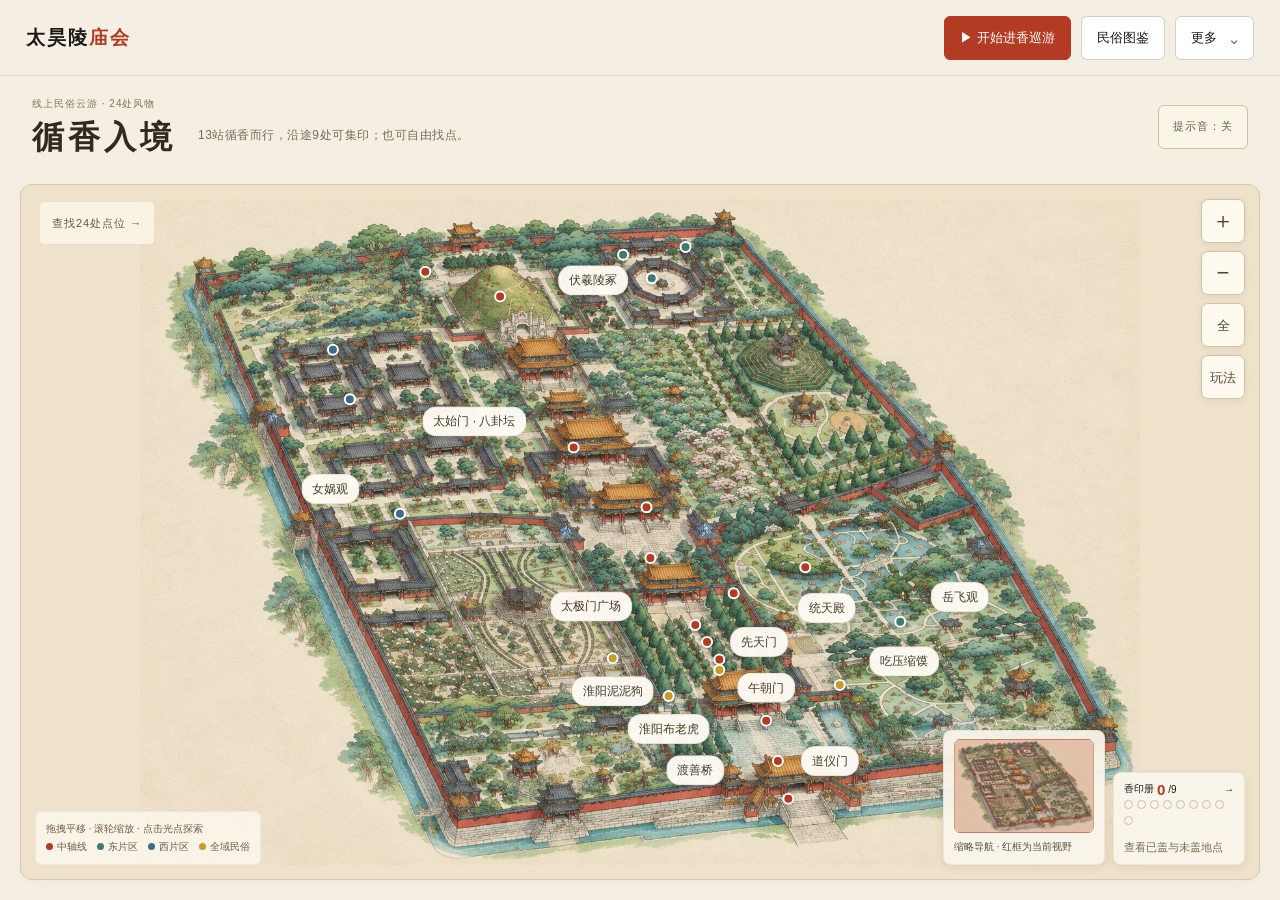
==== commit 5a2f2ba1: "Connect the cultural journey with direct scene exploration and discoveries" ====
--- a/tour.html
+++ b/tour.html
@@ -298,14 +298,15 @@
   }
 </style>
 <link rel="stylesheet" href="map-experience.css?v=refine2">
-<link rel="stylesheet" href="route-navigation.css?v=ux2">
+<link rel="stylesheet" href="route-navigation.css?v=discovery1">
 <link rel="stylesheet" href="tour-experience.css?v=tour1">
 <link rel="stylesheet" href="scene-images.css?v=scenes1">
-<link rel="stylesheet" href="image-viewer.css?v=ux2">
+<link rel="stylesheet" href="image-viewer.css?v=discovery1">
 <link rel="stylesheet" href="visitor-flow.css?v=flow1">
 <link rel="stylesheet" href="interaction-refinements.css?v=ux2">
-<link rel="stylesheet" href="stamp-book.css?v=ux2">
-<link rel="stylesheet" href="reading-sheet.css?v=ux2">
+<link rel="stylesheet" href="stamp-book.css?v=discovery1">
+<link rel="stylesheet" href="discovery-experience.css?v=discovery1">
+<link rel="stylesheet" href="reading-sheet.css?v=discovery1">
 <script>
 // Navigation or viewport changes can skip native snapshots. Keep the normal
 // paper-to-map reveal in control when the optional native transition aborts.
@@ -323,7 +324,7 @@
 </head>
 <body class="map-loading">
 <div class="stage">
-<section class="map-context" aria-labelledby="map-title"><div><p class="map-eyebrow">太昊陵庙会 · 进香巡游</p><h1 id="map-title">循香入境</h1></div><p class="map-intro">沿中轴走一趟进香路，也可点选风物，自由漫游。</p><button class="sound-toggle" id="soundToggle" type="button" aria-pressed="false" aria-label="开启操作提示音">提示音：关</button></section>
+<section class="map-context" aria-labelledby="map-title"><div><p class="map-eyebrow">线上民俗云游 · 24处风物</p><h1 id="map-title">循香入境</h1></div><p class="map-intro">13站循香而行，沿途9处可集印；也可自由找点。</p><button class="sound-toggle" id="soundToggle" type="button" aria-pressed="false" aria-label="开启操作提示音">提示音：关</button></section>
 
   <!-- ===== 首页 · 地图 ===== -->
   <div class="mapview" id="mapview" tabindex="0" role="region" aria-label="互动地图，方向键平移，加减键缩放，Home键总览">
@@ -341,7 +342,7 @@
       </div>
     </div>
 
-<div class="map-controls" aria-label="地图视野控制"><button id="zoomIn" type="button" aria-label="放大地图">＋</button><button id="zoomOut" type="button" aria-label="缩小地图">−</button><button id="mapOverview" type="button" aria-label="查看地图总览">全</button></div><button type="button" class="map-caption" id="mapCaption" aria-label="查找庙会点位">查找24处点位 →</button>
+<div class="map-controls" aria-label="地图与巡游控制"><button id="zoomIn" type="button" aria-label="放大地图">＋</button><button id="zoomOut" type="button" aria-label="缩小地图">−</button><button id="mapOverview" type="button" aria-label="查看地图总览">全</button><button id="journeyAbout" class="journey-about" type="button" aria-label="查看巡游玩法与四段故事">玩法</button></div><button type="button" class="map-caption" id="mapCaption" aria-label="查找庙会点位">查找24处点位 →</button>
     <div id="mapLoadStatus" class="map-load-status" role="status" hidden><p>地图暂未载入，仍可从图鉴选择地点。</p><button type="button" id="mapRetry">重新加载地图</button><button type="button" id="mapFallbackAtlas">打开点位图鉴</button></div>
     <div class="legend">
       <span class="map-desktop-hint">拖拽平移 · 滚轮缩放</span><span class="map-touch-hint">单指漫游 · 双指缩放</span> · 点击光点探索<br>
@@ -443,8 +444,11 @@
       <span class="cat" id="dcardCat"></span>
       <h3 id="dcardTitle"></h3>
       <div class="step" id="dcardStep"></div><p id="pointPending" class="point-pending" role="status" hidden></p><div id="pointMedia" class="media-actions" aria-label="点位图片、视频与注解"></div>
+      <section class="point-story" aria-label="当站看点"><p id="storyPhase" class="story-phase"></p><p id="storyLead" class="story-lead"></p><button type="button" id="storyQuestion" class="story-question"></button></section>
       <div class="dtabs" id="dcardTabs" role="tablist" aria-label="点位说明"></div>
       <div class="dbody" id="dcardBody" role="tabpanel" tabindex="0" aria-label="点位说明正文"></div>
+      <div class="point-discovery"><p id="pointTakeaway"></p><button id="rememberDiscovery" type="button">记下这个发现</button></div>
+      <div class="related-folk" id="relatedFolk"></div>
       <div class="acts">
         <button class="ab audio" id="dAudioBtn" type="button">▷ 试听合成音景</button>
         <button class="ab stamp" id="dStampBtn" type="button">在此进香 · 盖香印</button>
@@ -476,10 +480,13 @@
 <script src="assets/vendor/howler.core-2.2.4.min.js"></script><script src="assets/js/sound.js?v=ux2"></script>
 <script src="assets/js/scene-assets.js?v=scenes1"></script>
 <script src="assets/js/scene-annotations.js?v=scenes1"></script>
-<script src="assets/js/image-viewer.js?v=ux2"></script>
-<script src="assets/js/visitor-flow.js?v=ux2"></script>
-<script src="assets/js/stamp-book.js?v=ux2"></script>
-<script src="assets/js/reading-sheet.js?v=ux2"></script>
+<script src="assets/js/visitor-stories.js?v=discovery1"></script>
+<script src="assets/js/discovery-log.js?v=discovery1"></script>
+<script src="assets/js/journey-guide.js?v=discovery1"></script>
+<script src="assets/js/image-viewer.js?v=discovery1"></script>
+<script src="assets/js/visitor-flow.js?v=discovery1"></script>
+<script src="assets/js/stamp-book.js?v=discovery1"></script>
+<script src="assets/js/reading-sheet.js?v=discovery1"></script>
 <script>
 /* ================= 底图与版画插画 ================= */
 const MAP_SRC = 'assets/img/001.jpg';
@@ -533,7 +540,8 @@
 
 /* 全局状态（提前声明，供下方各模块初始化时安全引用） */
 let tourOn = false, touring = false, curDay = 0, lastMoved = 0;
-let visitorFlow=null,lastRouteIndex=0,visitSaveTimer=0,stampBook=null,showingRouteFinish=false,stampCompleteTimer=0;
+let visitorFlow=null,lastRouteIndex=0,visitSaveTimer=0,stampBook=null,guideBook=null,discoveryLog=null,showingRouteFinish=false,stampCompleteTimer=0;
+let directImageAnnotation=false,viewerContext=null;
 let routeActive=false,routeIndex=0,routeBusy=false,tourRun=0,routeSelectionToken=0,routeTimer=0,routeGoTimer=0;
 let stampSet={};
 try{const saved=JSON.parse(localStorage.getItem('thaihao-stamps')||'{}');if(saved&&typeof saved==='object'&&!Array.isArray(saved))stampSet=saved}catch{}
@@ -568,14 +576,14 @@
     desc:'中轴线主大殿，整个陵区的祭祀核心。香客到此焚香，摆放糕点、水果、压缩馍等供品，跪拜伏羲，祈求国泰民安、阖家顺遂。大型官方公祭大典即在殿前月台举办。',
     tip:'', tags:['敬献香供','公祭月台','中轴核心'] },
   { id:'q7', cat:'axis', step:'第 7 站', name:'显仁殿', px:778, py:474, lx:136, ly:-48,
-    desc:'殿台东北角青石台基上有一处圆孔，称“子孙窑”，是六千多年前远古民俗的遗存。香客抚摸这个石头圆孔——顺时针摸祈男孩，逆时针摸祈女孩，祈求子孙绵延、家庭和睦。',
+    desc:'殿台东北角青石台基上有一处圆孔，民间称“子孙窑”。摸石孔的旧俗寄托着子孙绵延、家庭和睦的愿望；顺逆方向与求子的讲述，属于当地民俗叙事。',
     tip:'相传伏羲女娲制定嫁娶之礼，此石亦被视为远古婚配礼俗的遗存。', tags:['摸子孙窑','生殖崇拜','求子'] },
   { id:'q8', cat:'axis', step:'第 8 站', name:'太始门 · 八卦坛', px:666, py:382, lx:-160, ly:-42,
     desc:'香客到此稍作休整，面对伏羲陵方向祷告，为家人祈求平安顺遂。八卦坛上，香客按八卦方位绕行，感悟伏羲画八卦的功德。',
     tip:'', tags:['祭拜祷告','绕八卦方位'] },
   { id:'q9', cat:'axis', step:'第 9 站', name:'伏羲陵冢', px:553, py:150, lx:150, ly:-26,
-    desc:'人祖坟，中轴线终点。古老习俗“添坟土”：远道而来的香客从家乡带一把泥土撒在陵冢上，寓意不忘故土血脉。另一普遍习俗是“绕陵转拜”——沿陵冢外围步道顺时针绕行三圈，边走边祷告。',
-    tip:'文物保护提示：现已禁止往陵上抛洒泥土，改为焚香叩拜。', tags:['添坟土','绕陵三圈','还旗杆'] },
+    desc:'俗称人祖坟，是朝祖叙事中的核心地点。旧俗“添坟土”：远道而来的香客从家乡带一把泥土撒在陵冢上，寓意不忘故土血脉。“绕陵转拜”的讲述，则把绕行与祷告相连。',
+    tip:'此处介绍添土、绕陵的旧俗寓意。实地参观请遵循现场文物保护提示。', tags:['添坟土','绕陵三圈','还旗杆'] },
   { id:'q10', cat:'axis', step:'第 10 站 · 终点', name:'蓍草园', px:438, py:112, lx:-130, ly:-30,
     desc:'传说伏羲采蓍草推演先天八卦，古时香客采摘蓍草当作祈福灵物带回家，如今为保护古植物，不允许采摘，仅作观瞻祭拜。',
     tip:'', tags:['采撷蓍草','古占卜','伏羲画卦'] },
@@ -643,14 +651,14 @@
       {x:50,y:66,t:'晨钟暮鼓',d:'平日晨钟暮鼓按时序敲响，为香客标注一天祭拜的节律。'}],
   q6:[{x:50,y:60,t:'敬献香供',d:'焚香、摆糕点水果与压缩馍为供，跪拜伏羲祈国泰民安、阖家顺遂。'},
       {x:50,y:88,t:'殿前月台',d:'大型官方公祭大典于此月台举行，钟鼓齐鸣。'}],
-  q7:[{x:76,y:62,t:'子孙窑',d:'殿东北角青石台基上的圆孔，六千多年前远古民俗遗存。'},
+  q7:[{x:76,y:62,t:'子孙窑',d:'殿东北角青石台基上的圆孔，民间以摸石孔的旧俗寄托子孙绵延的愿望。'},
       {x:76,y:76,t:'顺逆之别',d:'顺时针摸祈男孩，逆时针摸祈女孩，皆求子孙绵延、家庭和睦。'},
       {x:50,y:66,t:'婚配礼俗',d:'殿内奉伏羲圣像；相传伏羲女娲制嫁娶之礼，此殿亦被视为远古婚配礼俗的遗存。'}],
   q8:[{x:50,y:30,t:'面向陵冢祷告',d:'穿过“太始门”门洞至此稍作休整，面朝伏羲陵方向为家人祈平安顺遂。'},
       {x:50,y:62,t:'八卦坛 · 绕行',d:'门洞北望八卦坛，按八卦方位绕行，感悟伏羲画八卦的功德。'}],
   q9:[{x:37,y:44,t:'添坟土',d:'旧俗：远道香客自带家乡土撒于陵上，寓不忘故土血脉。'},
       {x:60,y:58,t:'绕陵三圈',d:'沿陵冢外围步道顺时针绕行三圈，边走边祷告，是最普遍的朝拜方式。'},
-      {x:76,y:32,t:'文物保护',d:'现已禁止抛洒泥土、攀爬陵体，改为焚香叩拜。'},
+      {x:76,y:32,t:'文物保护',d:'了解添土旧俗的文化含义，实地参观遵循现场文物保护提示。'},
       {x:20,y:20,t:'「耳柏」古树',d:'陵前千年古柏，树干上生有人耳状树瘤，民间称“耳柏”，传为人祖倾听子孙祈愿。',img:'assets/img/030.jpg'},
       {x:18,y:76,t:'重修陵墓碑',d:'历代重修伏羲陵墓碑刻，盘龙碑首，记述历次修陵纪事。',img:'assets/img/031.jpg'},
       {x:86,y:70,t:'陵区碑林',d:'历代祭祀碑刻林立、赑屃驮碑，是庙会千年香火的实证。',img:IMG_BL}],
@@ -1070,6 +1078,13 @@
  const item=(SUBS[p.id]||[])[index];if(!item)return;
  visitorFlow?.media(index);stopTimeline();
  stopTourForReading();const oldVideo=pop.querySelector('video');if(oldVideo)oldVideo.pause();
+ if(item.sceneImage&&window.TaihaoImageViewer){
+  hidePop(false,{history:false});
+  activeSub={point:p,index};popTrigger=trigger||popTrigger;directImageAnnotation=true;viewerContext={point:p.id,note:index};
+  dsubs.querySelectorAll('.sub').forEach(el=>el.classList.toggle('on',+el.dataset.i===index));
+  TaihaoImageViewer.open({src:item.img,alt:p.name+'中的'+item.t,title:p.name+' · '+item.t,caption:item.d||window.TaihaoStories?.points[p.id]?.lead||'',closeLabel:'关闭细节，返回场景',trigger:popTrigger,focus:annotationFocus(p,index)});
+  return;
+ }
  activeSub={point:p,index};popTrigger=trigger||popTrigger;
  dsubs.querySelectorAll('.sub').forEach(el=>el.classList.toggle('on',+el.dataset.i===index));
  pop.querySelector('b').textContent=item.t;
@@ -1077,7 +1092,7 @@
  const media=pop.querySelector('.pmedia');
  if(item.v){
   media.innerHTML='<span class="vbox"><video controls playsinline preload="metadata"></video></span>';
-  const video=media.querySelector('video');video.src=videoUrl(item.v);if(autoplay)safePlay(video);
+  const video=media.querySelector('video');video.src=videoUrl(item.v);video.addEventListener('playing',()=>recordDiscovery(p.id,'video',index),{once:true});if(autoplay)safePlay(video);
  }else if(item.img){media.innerHTML=item.sceneImage?`<a class="scene-full-image" href="${item.img}" target="_blank" rel="noopener noreferrer" aria-label="放大${item.t}细节"><span class="scene-detail-crop"><img class="pimg" src="${item.img}" alt="${p.name}中的${item.t}" decoding="async"></span><span>放大这处细节 ↗</span></a>`:`<img class="pimg" src="${item.img}" alt="${item.t}" decoding="async">`}
  else media.innerHTML='';
  const entries=SUBS[p.id]||[],footer=pop.querySelector('.pop-nav');
@@ -1086,6 +1101,7 @@
  const fullImage=media.querySelector('.scene-full-image');if(fullImage)fullImage.onclick=e=>{if(e.button!==0||e.ctrlKey||e.metaKey||e.shiftKey||e.altKey)return;e.preventDefault();e.stopPropagation();openSceneImage(fullImage,true)};
  media.querySelector('img')?.addEventListener('load',positionPop,{once:true});media.querySelector('video')?.addEventListener('loadedmetadata',positionPop,{once:true});
  document.getElementById('popX').focus({preventScroll:true});
+ if(!item.v)recordDiscovery(p.id,'annotation',index);
 }
 function fillSubs(p){
  dsubs.innerHTML=(SUBS[p.id]||[]).map((s,i)=>`<button type="button" aria-label="${s.t}${s.v?'，视频':s.img?'，图片':''}" class="sub ${s.v?'vid':''}" data-i="${i}" data-x="${s.x}" data-y="${s.y}" style="left:${s.x}%;top:${s.y}%">${s.v?'▶':s.img?'图':i+1}</button>`).join('');
@@ -1102,8 +1118,8 @@
  box.innerHTML=items.map(item=>`<button type="button" class="media-action" ${item.action?`data-media-action="${item.action}"`:`data-sub-index="${item.index}"`}>${item.label} ↗</button>`).join('');
  box.onclick=e=>{const button=e.target.closest('button');if(!button)return;e.stopPropagation();if(button.dataset.mediaAction==='image')openSceneImage(button);else if(button.hasAttribute('data-sub-index'))openSub(state.cur,+button.dataset.subIndex,button)};
 }
-function hidePop(restoreFocus=false){
- if(pop.classList.contains('show'))visitorFlow?.closeMedia();
+function hidePop(restoreFocus=false,{history=true}={}){
+ if(history&&pop.classList.contains('show'))visitorFlow?.closeMedia();
  const video=pop.querySelector('video');if(video)video.pause();pop.classList.remove('show');activeSub=null;
  dsubs.querySelectorAll('.sub').forEach(x=>x.classList.remove('on'));
  if(restoreFocus&&popTrigger?.isConnected&&popTrigger.getClientRects().length)popTrigger.focus({preventScroll:true});
@@ -1113,6 +1129,30 @@
 pop.querySelector('.pop-nav').onclick=e=>{if(e.target.closest('[data-share-note]')){copyCurrentLink();return}const button=e.target.closest('[data-sub-step]');if(button&&activeSub)openSub(activeSub.point,activeSub.index+Number(button.dataset.subStep),popTrigger)};
 
 let cardTab = '习俗';
+function storyFor(p){return window.TaihaoStories?.points[p.id]||{}}
+function chapterFor(p){return window.TaihaoStories?.chapters.find(chapter=>chapter.id===storyFor(p).chapterId)}
+function recordDiscovery(id,kind='story',index=null){
+ const fresh=discoveryLog?.record(id,{kind,index});
+ if(fresh)notifyVisitor(discoveryLog.persisted?'已记下一个发现 · 可在香印册中回看':'本次云游已记下一个发现');
+}
+document.addEventListener('taihao:discoverychange',()=>{
+ if(state.cur){document.getElementById('rememberDiscovery').textContent=discoveryLog?.has(state.cur.id)?'打开我的发现':'记下这个发现';syncReadingSheet()}
+ stampBook?.refresh();guideBook?.refresh();updateRouteFinish();
+});
+function fillStory(p){
+ const story=storyFor(p),chapter=chapterFor(p),index=AXIS.indexOf(p);
+ document.getElementById('storyPhase').textContent=chapter?String(window.TaihaoStories.chapters.indexOf(chapter)+1).padStart(2,'0')+' · '+chapter.title+' · '+(index+1)+'/13站':'庙会风物 · 路旁的生活';
+ document.getElementById('storyLead').textContent=story.lead||'';
+ const question=document.getElementById('storyQuestion');question.textContent=story.question||'看看这处场景的细节';question.onclick=e=>{e.stopPropagation();openSub(p,story.focusIndex||0,question)};
+ document.getElementById('pointTakeaway').textContent=story.takeaway||'';
+ const remember=document.getElementById('rememberDiscovery');remember.textContent=discoveryLog?.has(p.id)?'打开我的发现':'记下这个发现';remember.onclick=()=>{if(!discoveryLog?.has(p.id))recordDiscovery(p.id);else stampBook?.open(remember,{view:'discoveries'})};
+ const related=document.getElementById('relatedFolk');related.replaceChildren();
+ const label=document.createElement('p');label.textContent=chapter?'顺着故事，看看庙会中的人和物':'继续沿进香路云游';related.append(label);
+ const links=document.createElement('div');related.append(links);
+ const ids=chapter?({arrival:['f1','f2'],gathering:['f1','f4'],wishes:['f2','f4'],roots:['f3','f2']}[chapter.id]||[]):[];
+ for(const id of ids){const point=POIS.find(item=>item.id===id),button=document.createElement('button');button.type='button';button.textContent=point.name;button.onclick=()=>choosePoint(point);links.append(button)}
+ if(!chapter){const button=document.createElement('button');button.type='button';button.textContent='回到进香路 · '+AXIS[lastRouteIndex].name;button.onclick=()=>beginRoute({startIndex:lastRouteIndex});links.append(button)}
+}
 function fillCard(p){
   const c = CAT[p.cat].color, cat = document.getElementById('dcardCat');
   cat.textContent = CAT[p.cat].label; cat.style.color = c; cat.style.border = '1px solid ' + c;
@@ -1122,21 +1162,22 @@
   const tabs = ['习俗','非遗','提示'];
   const tabBar=document.getElementById('dcardTabs');
   if(!tabBar.children.length)tabBar.innerHTML=tabs.map((t,i)=>`<button type="button" id="detail-tab-${i}" role="tab" aria-controls="dcardBody" class="dtab" data-t="${t}">${t}</button>`).join('');
-  for(const tab of tabBar.children){const selected=tab.dataset.t===cardTab;tab.classList.toggle('on',selected);tab.setAttribute('aria-selected',String(selected));tab.tabIndex=selected?0:-1}
+  for(const tab of tabBar.children){const selected=tab.dataset.t===cardTab;tab.textContent=tab.dataset.t==='习俗'?'故事':tab.dataset.t==='提示'?'游览提示':SUBS.HERITAGE[p.id]?'非遗':'文化关联';tab.classList.toggle('on',selected);tab.setAttribute('aria-selected',String(selected));tab.tabIndex=selected?0:-1}
   document.getElementById('dcardBody').setAttribute('aria-labelledby','detail-tab-'+tabs.indexOf(cardTab));
-  const heritage = (SUBS.HERITAGE && SUBS.HERITAGE[p.id]) ||
-    '相关非遗背景：太昊伏羲祭典于 2006 年列入第一批国家级非物质文化遗产名录，申报地区为河南省淮阳县。此处介绍相关文化背景，并非将单体建筑认定为非遗项目。';
+  const story=storyFor(p),heritage=SUBS.HERITAGE[p.id];
   const body = document.getElementById('dcardBody');
-  if (cardTab === '习俗')      body.innerHTML = p.desc;
+  if (cardTab === '习俗')      body.innerHTML = '<span class="content-kind">民俗故事 · 旧俗叙事</span>'+p.desc;
   else if(cardTab==='非遗'){
-    const source=p.id==='f4'?'https://www.zhoukou.gov.cn/page_pc/xwzx/xqdt/xqdt/articleac707654e6b84e90aea64ea61c73f07b.html':p.id==='f2'?'https://www.ihchina.cn/art/detail/id/14053.html':'https://www.ihchina.cn/art/detail/id/14991.html';
-    body.innerHTML=heritage+`<p class="heritage-source"><a href="${source}" target="_blank" rel="noopener noreferrer">资料来源：${p.id==='f4'?'周口市人民政府':'中国非物质文化遗产网'} ↗</a></p>`;
+    body.replaceChildren();const heading=document.createElement('h4');heading.className='context-title';heading.textContent=story.contextTitle||'相关文化';body.append(heading);
+    const context=document.createElement('div');if(heritage)context.innerHTML=heritage;else context.textContent=story.context||'';body.append(context);
+    for(const id of story.sourceIds||[]){const source=window.TaihaoStories.sources.find(item=>item.id===id&&item.pointIds.includes(p.id));if(!source)continue;const line=document.createElement('p'),link=document.createElement('a');line.className='heritage-source';link.href=source.url;link.target='_blank';link.rel='noopener noreferrer';link.textContent='资料来源：'+source.title+' ↗';line.append(link);body.append(line)}
   }
   else                         body.innerHTML = p.tip
       ? `<div class="tip">${p.tip}</div>`
       : '按现行管理规范文明进香，遵守景区文物保护规定。';
-  tabBar.onclick=e=>{const tab=e.target.closest('.dtab');if(!tab)return;stopTourForReading();cardTab=tab.dataset.t;visitorFlow?.tab(cardTab);fillCard(state.cur)};
-  tabBar.onkeydown=e=>{if(!['ArrowLeft','ArrowRight','Home','End'].includes(e.key))return;e.preventDefault();e.stopPropagation();stopTourForReading();let i=tabs.indexOf(cardTab);i=e.key==='Home'?0:e.key==='End'?2:(i+(e.key==='ArrowRight'?1:2))%3;cardTab=tabs[i];visitorFlow?.tab(cardTab);fillCard(state.cur);tabBar.children[i].focus()};
+  tabBar.onclick=e=>{const tab=e.target.closest('.dtab');if(!tab)return;stopTourForReading();cardTab=tab.dataset.t;visitorFlow?.tab(cardTab);if(cardTab==='非遗')recordDiscovery(p.id);fillCard(state.cur)};
+  tabBar.onkeydown=e=>{if(!['ArrowLeft','ArrowRight','Home','End'].includes(e.key))return;e.preventDefault();e.stopPropagation();stopTourForReading();let i=tabs.indexOf(cardTab);i=e.key==='Home'?0:e.key==='End'?2:(i+(e.key==='ArrowRight'?1:2))%3;cardTab=tabs[i];visitorFlow?.tab(cardTab);if(cardTab==='非遗')recordDiscovery(p.id);fillCard(state.cur);tabBar.children[i].focus()};
+  fillStory(p);
   fillPointMedia(p);
   refreshStampBtn();
   syncReadingSheet();
@@ -1217,8 +1258,8 @@
 }
 function syncReadingSheet(){
  if(!state.cur)return;
- const sequence=routeActive?AXIS:SEQ,index=sequence.indexOf(state.cur);
- window.TaihaoReadingSheet?.sync({pointId:state.cur.id,hasPrevious:index>0,hasNext:index>=0&&index<sequence.length-1,routeActive});
+ const sequence=routeActive?AXIS:SEQ,index=sequence.indexOf(state.cur),story=storyFor(state.cur);
+ window.TaihaoReadingSheet?.sync({pointId:state.cur.id,hasPrevious:index>0,hasNext:index>=0&&index<sequence.length-1,routeActive,index,total:sequence.length,chapterTitle:chapterFor(state.cur)?.title||'庙会风物',question:story.question||'',hasVideo:(SUBS[state.cur.id]||[]).some(item=>item.v),canStamp:STAMPS.includes(state.cur.id),discovered:!!discoveryLog?.has(state.cur.id)});
 }
 document.querySelector('.brand').addEventListener('click',e=>{if(state.level!=='map'&&e.button===0&&!e.ctrlKey&&!e.metaKey&&!e.shiftKey&&!e.altKey){e.preventDefault();closeDetail()}});
 capsbar.addEventListener('click', e => {
@@ -1231,7 +1272,7 @@
 });
 renderCaps();
 window.addEventListener('keydown', e => {
-  if(window.TaihaoImageViewer?.isOpen||document.getElementById('nearbyPicker').open||stampBook?.isOpen)return;
+  if(window.TaihaoImageViewer?.isOpen||document.getElementById('nearbyPicker').open||stampBook?.isOpen||guideBook?.isOpen)return;
   if(e.target.closest('input,textarea,select,[contenteditable="true"]'))return;
   if(e.key==='Escape'){if(atlas.classList.contains('show')){closeAtlas();return}if(pop.classList.contains('show')){hidePop(true);return}if(!moreTools.hidden)return;closeDetail();}
   if(atlas.classList.contains('show')||!moreTools.hidden||pop.classList.contains('show'))return;
@@ -1516,7 +1557,7 @@
 
 /* 点击空白处收起说明浮层 */
 detailview.addEventListener('click', e => {
-  if (!e.target.closest('.sub') && !e.target.closest('.pop')) hidePop();
+  if (!e.target.closest('.sub,.pop,.rs-quick-action,#storyQuestion,#pointMedia')) hidePop();
 });
 let previousPhone=isPhone();
 window.addEventListener('resize',()=>{const phone=isPhone();if(phone!==previousPhone&&Math.abs(view.k-(previousPhone?1.95:1))<.01&&Math.abs(view.x)<1&&Math.abs(view.y)<1)view.k=phone?1.95:1;previousPhone=phone;measureMap();layout();layoutDetail();positionPop()});
@@ -1592,11 +1633,12 @@
  pending.textContent=point?'正在前往 · '+point.name:'';
  document.getElementById('dcard').setAttribute('aria-busy',String(!!point));
  dsubs.inert=!!point;document.getElementById('dimg').setAttribute('aria-busy',String(!!point));
- for(const region of document.querySelectorAll('#dcardTabs,#pointMedia,#dcard .acts'))region.inert=!!point;
+ for(const region of document.querySelectorAll('#dcardTabs,#pointMedia,#dcard .acts,.point-story,.point-discovery,.related-folk'))region.inert=!!point;
 }
 function syncRouteStartLabel(){document.getElementById('btnTour').textContent=routeActive?'结束巡游':lastRouteIndex>0?'继续巡游':'▶ 开始进香巡游'}
 function updateRouteFinish(){
  const complete=routeActive&&state.level==='detail'&&state.cur===AXIS.at(-1);document.getElementById('routeFinish').hidden=!complete;
+ if(complete)document.querySelector('#routeFinish p').textContent='13站已走完，留下了'+(discoveryLog?.count||0)+'处发现。接着看看人们带回家的庙会风物。';
  if(complete&&!showingRouteFinish)queueMicrotask(()=>window.TaihaoReadingSheet?.expand());
  showingRouteFinish=complete;
 }
@@ -1606,9 +1648,17 @@
  if(!window.TaihaoImageViewer){notifyVisitor('场景大图暂未载入，请稍后重试。');return}
  const annotation=preserveAnnotation&&activeSub?.point===state.cur?activeSub:null;
  const item=annotation?(SUBS[state.cur.id]||[])[annotation.index]:null;
- TaihaoImageViewer.open({src:ART[state.cur.id],alt:state.cur.name+'场景插画',title:item?state.cur.name+' · '+item.t:state.cur.name,trigger,focus:annotation?annotationFocus(state.cur,annotation.index):null});
-}
-document.addEventListener('taihao:viewerchange',event=>visitorFlow?.image(event.detail?.open===true));
+ directImageAnnotation=!!annotation;viewerContext={point:state.cur.id,note:annotation?.index??null};
+ TaihaoImageViewer.open({src:ART[state.cur.id],alt:state.cur.name+'场景插画',title:item?state.cur.name+' · '+item.t:state.cur.name,caption:item?.d||storyFor(state.cur).lead||'',closeLabel:'关闭大图，返回场景',trigger,focus:annotation?annotationFocus(state.cur,annotation.index):null});
+}
+document.addEventListener('taihao:viewerchange',event=>{
+ if(event.detail?.open){visitorFlow?.image(true);return}
+ const annotation=directImageAnnotation;directImageAnnotation=false;viewerContext=null;
+ if(annotation){activeSub=null;dsubs.querySelectorAll('.sub').forEach(el=>el.classList.remove('on'));visitorFlow?.closeMedia()}else visitorFlow?.image(false);
+});
+document.addEventListener('taihao:viewerready',event=>{
+ if(viewerContext?.note!=null&&viewerContext?.point===state.cur?.id&&event.detail?.src===ART[state.cur.id])recordDiscovery(state.cur.id,'annotation',viewerContext.note);
+});
 function readVisit(){
  try{
   const value=JSON.parse(localStorage.getItem('taihao-visit-v1')||'null'),now=Date.now();
@@ -1630,8 +1680,9 @@
 async function restoreVisitor(snapshot,{initial=false}={}){
  const revision=visitorFlow.revision;
  stopTour();stopTimeline();
- if(!snapshot.image&&window.TaihaoImageViewer?.isOpen)TaihaoImageViewer.close({restoreFocus:false,fromHistory:true});
+ if(window.TaihaoImageViewer?.isOpen&&(!snapshot.image||viewerContext?.point!==snapshot.point||viewerContext?.note!==snapshot.media))TaihaoImageViewer.close({restoreFocus:false});
  if(snapshot.overlay!=='stamps')stampBook?.close({restoreFocus:false,notify:false});
+ if(snapshot.overlay!=='guide')guideBook?.close({restoreFocus:false,notify:false});
  if(snapshot.overlay!=='nearby')closeNearby({restoreFocus:false,history:false});
  if(snapshot.overlay!=='atlas')closeAtlas({restoreFocus:false});
  if(snapshot.overlay!=='menu')closeMoreTools();
@@ -1656,8 +1707,8 @@
  if(visitorFlow.revision!==revision)return;
  visitorFlow.silently(()=>{
   if(state.cur){cardTab=snapshot.tab;fillCard(state.cur);setDetailPending(null);if(snapshot.media!==null)openSub(state.cur,snapshot.media,dsubs.querySelector(`[data-i="${snapshot.media}"]`),{autoplay:false})}
-  if(snapshot.overlay==='atlas')openAtlas();else if(snapshot.overlay==='menu')openMoreTools(true);else if(snapshot.overlay==='stamps')stampBook?.open();else if(snapshot.overlay==='nearby')openNearby();
-  if(snapshot.image&&state.cur)openSceneImage(pop.querySelector('.scene-full-image')||document.querySelector('[data-media-action="image"]'),true);
+  if(snapshot.overlay==='atlas')openAtlas();else if(snapshot.overlay==='menu')openMoreTools(true);else if(snapshot.overlay==='stamps')stampBook?.open(null,{view:snapshot.bookView});else if(snapshot.overlay==='nearby')openNearby();else if(snapshot.overlay==='guide')guideBook?.open();
+  if(snapshot.image&&state.cur&&!window.TaihaoImageViewer?.isOpen)openSceneImage(pop.querySelector('.scene-full-image')||document.querySelector('[data-media-action="image"]'),true);
   renderCaps();syncRouteStartLabel();
  });
  saveVisit();
@@ -1665,16 +1716,29 @@
 window.addEventListener('pageshow',event=>{if(event.persisted)visitorFlow?.refresh()});
 
 /* ================= 启动渲染（放在最后，确保所有状态已就绪） ================= */
+discoveryLog=window.TaihaoDiscoveryLog?.create({points:window.TaihaoStories?.points||{},annotationCounts:Object.fromEntries(POIS.map(p=>[p.id,(SUBS[p.id]||[]).length]))});
+guideBook=window.TaihaoJourneyGuide?.create({
+ points:POIS,chapters:window.TaihaoStories?.chapters||[],sources:window.TaihaoStories?.sources||[],getCurrent:()=>state.cur?.id,hasDiscovery:id=>!!discoveryLog?.has(id),
+ onOpen:()=>{visitorFlow?.openOverlay('guide');stopTimeline();stopTourForReading();hidePop();closeMoreTools();closeAtlas({restoreFocus:false});stampBook?.close({restoreFocus:false,notify:false})},
+ onClose:({reason})=>{if(reason!=='choose')visitorFlow?.closeOverlay('guide')},
+ onChoose:id=>beginRoute({startIndex:AXIS.findIndex(p=>p.id===id)})
+});
+document.getElementById('journeyAbout').onclick=function(){guideBook?.open(this)};
 stampBook=window.TaihaoStampBook?.create({
- stops:STAMPS.map(id=>({id,name:POIS.find(p=>p.id===id).name})),getStamps:()=>({...stampSet}),
- onOpen:()=>{visitorFlow?.openOverlay('stamps');stopTimeline();stopTourForReading();hidePop();closeMoreTools();closeAtlas({restoreFocus:false})},
+ stops:STAMPS.map(id=>({id,name:POIS.find(p=>p.id===id).name,...storyFor(POIS.find(p=>p.id===id))})),getStamps:()=>({...stampSet}),
+ points:POIS.map(p=>({id:p.id,name:p.name,...storyFor(p)})),getDiscoveries:()=>discoveryLog?.getAll()||{},
+ onOpen:()=>{visitorFlow?.openOverlay('stamps',{view:stampBook?.view});stopTimeline();stopTourForReading();hidePop();closeMoreTools();closeAtlas({restoreFocus:false});guideBook?.close({restoreFocus:false,notify:false})},
+ onViewChange:view=>{if(visitorFlow?.snapshot.overlay==='stamps')visitorFlow.openOverlay('stamps',{view})},
  onClose:({reason})=>{if(!['choose','explore'].includes(reason))visitorFlow?.closeOverlay('stamps')},
  onChoose:id=>choosePoint(POIS.find(p=>p.id===id)),
  onExplore:()=>{atlasTab='全部';atlasSearch.value='全域民俗';openAtlas()}
 });
 document.getElementById('openStampBook').onclick=function(){stampBook?.open(this)};
 window.TaihaoReadingSheet?.init({
- onPrevious:()=>stepFromReading(-1),onNext:()=>stepFromReading(1),onExpandChange:expanded=>{if(expanded)stopTourForReading()}
+ onPrevious:()=>stepFromReading(-1),onNext:()=>stepFromReading(1),onExpandChange:expanded=>{if(expanded)stopTourForReading()},
+ onExplore:trigger=>{if(state.cur)openSub(state.cur,storyFor(state.cur).focusIndex||0,trigger)},
+ onVideo:trigger=>{if(!state.cur)return;const index=(SUBS[state.cur.id]||[]).findIndex(item=>item.v);if(index>=0)openSub(state.cur,index,trigger)},
+ onStamp:()=>document.getElementById('dStampBtn').click(),onOverview:trigger=>guideBook?.open(trigger)
 });
 function stepFromReading(direction){
  if(state.level!=='detail')return;stopTourForReading();
@@ -1718,6 +1782,7 @@
 window.__taihaoFlowErrors=[];
 visitorFlow=TaihaoVisitorFlow.create({
  ids:POIS.map(p=>p.id),axisIds:AXIS.map(p=>p.id),noteCounts:Object.fromEntries(POIS.map(p=>[p.id,(SUBS[p.id]||[]).length])),
+ imageNotes:Object.fromEntries(POIS.map(p=>[p.id,(SUBS[p.id]||[]).flatMap((item,index)=>item.sceneImage?[index]:[])])),
  initialState:startWithRoute?{point:AXIS[0].id,route:true}:!freshVisit&&visitParams.get('resume')==='1'&&initialVisit?{point:initialVisit.point,route:initialVisit.route,tab:initialVisit.tab}:null,
  onRestore:restoreVisitor,onCommit:scheduleVisitSave,
  onError:error=>{window.__taihaoFlowErrors.push(String(error));notifyVisitor('这一处没有完整打开，请重新选择点位。');console.error(error)}
--- a/route-navigation.css
+++ b/route-navigation.css
@@ -68,3 +68,9 @@
 @media(min-width:480px) and (max-width:920px) and (max-height:520px){
  .stage.has-detail.reading-sheet-enabled .route-dock{left:10px;transform:none;width:calc(100% - var(--rs-aside-width) - 30px)}
 }
+
+/* The selected mobile stop shows route position and chapter without a taller rail. */
+@media(max-width:680px),(max-width:920px) and (max-height:520px){
+ .stage.has-detail.reading-sheet-enabled .route-stop[aria-current="step"] .route-step[data-reading-progress]{font-size:0}
+ .stage.has-detail.reading-sheet-enabled .route-stop[aria-current="step"] .route-step[data-reading-progress]::after{content:attr(data-reading-progress);font-size:9px;line-height:1.25}
+}
--- a/image-viewer.css
+++ b/image-viewer.css
@@ -22,6 +22,10 @@
 .taihao-image-viewer .tv-message:empty{display:none}
 .taihao-image-viewer .tv-footer{display:flex;justify-content:space-between;align-items:center;gap:12px;padding:9px 16px;color:#796d5c;font-size:11px;line-height:1.5}
 .taihao-image-viewer .tv-scale{font-variant-numeric:tabular-nums;flex-shrink:0}
+.taihao-image-viewer .tv-footer.has-caption{flex-wrap:wrap;row-gap:5px}
+.taihao-image-viewer .tv-caption{flex:1 1 100%;min-width:0;max-height:min(84px,16svh);overflow:auto;margin:0;color:#493a2b;font-size:12px;line-height:1.6;overflow-wrap:anywhere;overscroll-behavior:contain}
+.taihao-image-viewer .tv-caption[hidden]{display:none}
+.taihao-image-viewer .tv-caption:focus-visible{outline:2px solid #b33b24;outline-offset:2px}
 @keyframes tv-arrive{from{opacity:0;transform:translateY(6px)}to{opacity:1;transform:none}}
 @media(max-width:580px){.taihao-image-viewer{width:calc(100vw - 16px);height:calc(100svh - 24px);border-radius:8px}.taihao-image-viewer .tv-header{display:grid;grid-template-columns:minmax(0,1fr) auto;gap:8px;padding:10px}.taihao-image-viewer h2{grid-column:1/-1;font-size:15px}.taihao-image-viewer .tv-actions{grid-column:1/-1;justify-content:flex-end}.taihao-image-viewer .tv-footer{padding:8px 10px;font-size:10px}.taihao-image-viewer .tv-button{font-size:12px}.taihao-image-viewer .tv-close{font-size:26px}}
 @media(max-height:480px) and (min-width:581px){.taihao-image-viewer{height:calc(100svh - 16px);width:calc(100vw - 24px)}.taihao-image-viewer .tv-header{padding:6px 10px;gap:12px}.taihao-image-viewer h2{font-size:14px}.taihao-image-viewer .tv-footer{padding:4px 10px;font-size:10px}}
--- a/stamp-book.css
+++ b/stamp-book.css
@@ -49,3 +49,34 @@
 @media(max-height:520px){.taihao-stamp-book{height:calc(100svh - 16px)}.taihao-stamp-book .tsb-header{padding:9px 16px}.taihao-stamp-book .tsb-eyebrow{display:none}.taihao-stamp-book h2{font-size:22px}.taihao-stamp-book .tsb-progress{padding:0 16px 8px}.taihao-stamp-book #tsb-summary{margin-bottom:5px;font-size:12px}.taihao-stamp-book .tsb-record-note{display:none}.taihao-stamp-book .tsb-filters{padding:7px 16px}.taihao-stamp-book .tsb-footer{padding:8px 16px}.taihao-stamp-book .tsb-footer p{display:none}.taihao-stamp-book .tsb-scroll{padding-left:16px;padding-right:16px}}
 @media(max-height:520px) and (min-width:480px){.taihao-stamp-book .tsb-grid{grid-template-columns:repeat(3,minmax(0,1fr))}.taihao-stamp-book .tsb-place{min-height:80px;flex-direction:row;gap:8px;padding:8px 6px;text-align:left}.taihao-stamp-book .tsb-seal{width:42px;height:42px;font-size:16px;outline-offset:-6px}.taihao-stamp-book .tsb-place-name{font-size:12px}.taihao-stamp-book .tsb-place-state{font-size:10px}}
 @media(prefers-reduced-motion:reduce){.taihao-stamp-book .tsb-shell{animation:none}.taihao-stamp-book .is-stamped .tsb-seal{transform:none}}
+
+/* Cultural discoveries and the nine visit seals are independent records. */
+.taihao-stamp-book .tsb-shell{grid-template-rows:auto auto auto auto minmax(0,1fr) auto}
+.taihao-stamp-book .tsb-modes{display:flex;gap:8px;padding:0 24px 12px}
+.taihao-stamp-book .tsb-mode{flex:1;display:flex;align-items:center;justify-content:center;min-height:44px;padding:9px 12px;border:1px solid #d2c3ab;border-radius:6px;background:#fffaf0;color:#756047;font-size:12px}
+.taihao-stamp-book .tsb-mode[aria-pressed=true]{background:#30271d;color:#fffaf0;border-color:#30271d}
+.taihao-stamp-book.shows-discoveries .tsb-mode[aria-pressed=true]{background:#3e7164;border-color:#3e7164}
+.taihao-stamp-book.shows-discoveries .tsb-grid{grid-template-columns:repeat(2,minmax(0,1fr))}
+.taihao-stamp-book .tsb-discovery-card{display:flex;flex-direction:column;gap:10px;height:100%;padding:15px;border:1px solid #d9cbb5;border-radius:8px;background:#fffaf0;text-align:left}
+.taihao-stamp-book .tsb-discovery-card.is-discovered{border-color:#9eb9ab;background:#f0f3e9}
+.taihao-stamp-book .tsb-discovery-heading{display:flex;align-items:start;justify-content:space-between;gap:10px}
+.taihao-stamp-book .tsb-discovery-name{margin:0;color:#3c493c;font-size:15px;line-height:1.6}
+.taihao-stamp-book .tsb-discovery-state{flex-shrink:0;color:#657d66;font-size:10px;line-height:2.4}
+.taihao-stamp-book .tsb-discovery-takeaway{flex:1;margin:0;color:#6d624e;font-size:12px;line-height:1.85;overflow-wrap:anywhere}
+.taihao-stamp-book .tsb-discovery-visit{display:flex;align-items:center;justify-content:center;min-height:44px;padding:8px 10px;border:1px solid #b6c6b2;border-radius:5px;background:#fafbf3;color:#48634d;font-size:12px}
+.taihao-stamp-book.shows-discoveries #tsb-summary{color:#4d7059}
+@media(max-width:580px){.taihao-stamp-book .tsb-modes{padding:0 16px 10px;gap:6px}.taihao-stamp-book .tsb-mode{font-size:11px;padding:8px 7px}.taihao-stamp-book.shows-discoveries .tsb-grid{grid-template-columns:1fr}.taihao-stamp-book .tsb-discovery-card{padding:12px}.taihao-stamp-book .tsb-discovery-name{font-size:14px}}
+@media(max-height:520px) and (min-width:480px){
+ .taihao-stamp-book .tsb-shell{grid-template-columns:minmax(0,1fr) auto;grid-template-rows:auto auto minmax(0,1fr) auto}
+ .taihao-stamp-book .tsb-header{grid-column:1;grid-row:1;padding:8px 12px}
+ .taihao-stamp-book .tsb-modes{grid-column:2;grid-row:1;align-items:center;gap:6px;padding:8px 12px 8px 0}
+ .taihao-stamp-book .tsb-mode{min-width:100px;font-size:10px;padding:8px 6px}
+ .taihao-stamp-book .tsb-progress{grid-column:1;grid-row:2;padding:0 12px 8px;border:0}
+ .taihao-stamp-book .tsb-filters{grid-column:2;grid-row:2;padding:0 12px 8px 0;gap:5px}
+ .taihao-stamp-book .tsb-filter{min-width:62px;min-height:44px;padding:7px 6px;font-size:10px}
+ .taihao-stamp-book .tsb-scroll{grid-column:1/-1;grid-row:3}
+ .taihao-stamp-book .tsb-footer{grid-column:1/-1;grid-row:4}
+ .taihao-stamp-book.shows-discoveries .tsb-grid{grid-template-columns:repeat(2,minmax(0,1fr))}
+ .taihao-stamp-book .tsb-discovery-card{gap:6px;padding:10px}
+ .taihao-stamp-book .tsb-discovery-name{font-size:12px}.taihao-stamp-book .tsb-discovery-takeaway{font-size:11px;line-height:1.7}
+}
--- a/discovery-experience.css
+++ b/discovery-experience.css
@@ -0,0 +1,16 @@
+/* Continue the paper-and-cinnabar system with story cues instead of extra animation. */
+.journey-about{color:#8b4b30;font:inherit;cursor:pointer}#mapOverview,#journeyAbout{font-size:13px}
+.map-context{gap:22px}.map-context .map-intro{max-width:420px}.map-context .journey-about{white-space:nowrap}
+.point-story{margin:0 0 12px;padding:0 0 12px;border-bottom:1px solid #e2d3bd}
+.point-discovery p{margin:0}
+.story-phase{margin:0 0 6px;color:#9a4f31;font-size:10px;letter-spacing:1px}.story-lead{margin:0;font-size:13px;line-height:1.85;color:#655139}
+.story-question{display:block;width:100%;min-height:44px;margin-top:8px;padding:8px 10px;border:1px solid #d8bd98;border-radius:5px;background:#f9edda;color:#8b432a;text-align:left;font:inherit;font-size:12px;line-height:1.7;cursor:pointer}
+.content-kind{display:block;margin-bottom:7px;color:#8f7151;font-size:10px;letter-spacing:.5px}.context-title{font-size:14px;margin:0 0 7px;color:#6e452b}
+.point-discovery{margin:12px 0;padding-top:10px;border-top:1px solid #e2d3bd;font-size:12px;line-height:1.8;color:#786045}.point-discovery button{min-height:44px;margin-top:6px;padding:8px 10px;border:1px solid #cdb590;border-radius:5px;background:#fff7e8;color:#834629;font:inherit;font-size:12px;cursor:pointer}
+.related-folk{margin-top:12px;font-size:11px;color:#8b7051}.related-folk p{line-height:1.8;margin:0 0 5px}.related-folk div{display:flex;flex-wrap:wrap;gap:6px}.related-folk button{min-height:44px;padding:7px 10px;border:1px solid #d1bfa2;border-radius:5px;background:#f8efdf;color:#774a2e;font:inherit;font-size:11px;cursor:pointer}
+.heritage-source{margin-top:10px}.text-note-kind{font-size:10px;color:#8c7052;line-height:1.8;margin-top:7px}.map-context .map-eyebrow{letter-spacing:1px}
+.journey-guide{position:fixed;inset:0;margin:auto;width:min(760px,calc(100vw - 24px));height:min(86svh,900px);max-height:calc(100svh - 24px);padding:0;border:1px solid #ccb796;border-radius:10px;background:#f8f1e5;color:#33271b;font:inherit;overflow:hidden}
+.journey-guide::backdrop{background:#241e1777}.jg-shell{height:100%;display:grid;grid-template-rows:auto minmax(0,1fr)}.journey-guide header{display:flex;align-items:center;justify-content:space-between;gap:16px;padding:16px 22px;border-bottom:1px solid #d9c8ac}.jg-eyebrow{font-size:10px;color:#927653;margin:0 0 4px;letter-spacing:2px}.journey-guide h2{font-size:21px;margin:0;line-height:1.5}.jg-close{width:44px;height:44px;border:0;background:transparent;color:#785c3c;font-size:26px;cursor:pointer}.jg-scroll{min-height:0;overflow:auto;overscroll-behavior:contain;padding:18px 22px 24px}.jg-purpose{font-size:14px;line-height:1.9;color:#5f4730;margin:0 0 12px}.jg-counts,.jg-play{font-size:12px;line-height:1.9;color:#7c6347;margin:8px 0}.jg-counts b{color:#9b3b25}.jg-chapter{padding:17px 0;border-top:1px solid #dfcfb6}.jg-chapters{margin-top:18px}.jg-chapter h3,.jg-about h3{font-size:15px;font-weight:600;margin:0 0 8px}.jg-intro{font-size:12px;line-height:1.9;margin:0 0 12px;color:#846d50}.jg-stops{display:grid;grid-template-columns:repeat(3,minmax(0,1fr));gap:8px}.jg-stop{display:grid;gap:3px;min-height:56px;padding:8px 10px;border:1px solid #d5c2a2;border-radius:5px;background:#fffbf3;color:#62482e;text-align:left;font:inherit;font-size:12px;cursor:pointer}.jg-stop small{font-size:10px;color:#967c59}.jg-stop[aria-current=step]{background:#b33b24;color:#fff7e9;border-color:#b33b24}.jg-stop[aria-current=step] small{color:#fff1da}.jg-about{border-top:1px solid #dfcfb6;padding-top:18px}.jg-about p{font-size:11px;line-height:1.9;color:#8a7356;margin:7px 0}.jg-sources{display:flex;flex-wrap:wrap;gap:8px 16px}.jg-sources a{display:flex;align-items:center;min-height:44px;color:#8d442b;font-size:11px;text-underline-offset:3px}
+.journey-guide button:focus-visible,.journey-about:focus-visible,.story-question:focus-visible{outline:2px solid #b33b24;outline-offset:2px}
+@media(max-width:680px){.map-context .map-intro{font-size:10px}.map-context .journey-about{grid-column:1/-1;min-height:24px;justify-self:start;font-size:10px;padding:0}.map-context{row-gap:4px;top:calc(var(--toolbar-height) + 12px)}.story-lead{font-size:12px}.story-question{font-size:11px}.point-story{padding-bottom:9px;margin-bottom:10px}.jg-scroll{padding:14px 16px}.journey-guide header{padding:12px 16px}.journey-guide h2{font-size:18px}.jg-stops{grid-template-columns:repeat(2,minmax(0,1fr))}.jg-purpose{font-size:13px}}
+@media(max-height:420px){.map-context .journey-about{display:none}.journey-guide{height:calc(100svh - 16px);max-height:none}.journey-guide header{padding:6px 14px}.journey-guide h2{font-size:16px}.jg-scroll{padding:10px 16px}.jg-stops{grid-template-columns:repeat(3,minmax(0,1fr))}}
--- a/reading-sheet.css
+++ b/reading-sheet.css
@@ -1,9 +1,9 @@
-/* Phone scenes put the illustration first; the original reading controls stay intact. */
+/* A picture-first scene: visible ways to play, with the full story one tap away. */
 .rs-header,.rs-content{display:contents}
-.rs-heading,.rs-toggle,.rs-footer{display:none}
+.rs-heading,.rs-toggle,.rs-footer,.rs-quick{display:none}
 @media(max-width:680px),(max-width:920px) and (max-height:520px){
  html:has(.stage.has-detail.reading-sheet-enabled){--toolbar-height:56px}
- .stage.has-detail.reading-sheet-enabled{--rs-scene-top:64px;--reading-sheet-height:114px}
+ .stage.has-detail.reading-sheet-enabled{--rs-scene-top:64px;--reading-sheet-height:206px}
  body.route-active .stage.has-detail.reading-sheet-enabled{--rs-scene-top:122px}
  .stage.has-detail.reading-sheet-enabled .topbar{height:56px;padding:6px 10px}
  .stage.has-detail.reading-sheet-enabled .row1{display:flex;align-items:center;justify-content:space-between;gap:8px;height:44px}
@@ -13,18 +13,36 @@
  .stage.has-detail.reading-sheet-enabled #btnTour,.stage.has-detail.reading-sheet-enabled .capsbar{display:none!important}
  .stage.has-detail.reading-sheet-enabled .dimg{display:block!important;inset:var(--rs-scene-top) 0 calc(var(--reading-sheet-height) + 20px)!important;min-height:0}
  .stage.has-detail.reading-sheet-enabled .dtagbig{display:none}
- .stage.has-detail.reading-sheet-enabled .detailview .reading-sheet-ready{display:grid;grid-template-rows:60px 54px;left:10px;right:10px;top:auto;bottom:10px;width:auto;height:114px;max-width:none;max-height:none;padding:0;overflow:hidden;border:1px solid #d8c8ae;border-radius:10px;background:#fffcf6;box-sizing:border-box;box-shadow:0 -4px 24px #30271d14}
- .stage.has-detail.reading-sheet-enabled .reading-sheet-ready:not(.rs-with-nav){grid-template-rows:60px;height:60px}
+ .stage.has-detail.reading-sheet-enabled .detailview .reading-sheet-ready{display:grid;grid-template-rows:100px 52px 54px;left:10px;right:10px;top:auto;bottom:10px;width:auto;height:206px;max-width:none;max-height:none;padding:0;overflow:hidden;border:1px solid #d8c8ae;border-radius:10px;background:#fffcf6;box-sizing:border-box;box-shadow:0 -4px 24px #30271d14}
+ .stage.has-detail.reading-sheet-enabled .reading-sheet-ready:not(.rs-with-nav){grid-template-rows:100px 52px;height:152px}
  .stage.has-detail.reading-sheet-enabled .reading-sheet-ready.rs-expanded{grid-template-rows:60px minmax(0,1fr) 54px;height:min(56svh,calc(100svh - var(--rs-scene-top) - 96px))}
  .stage.has-detail.reading-sheet-enabled .reading-sheet-ready.rs-expanded:not(.rs-with-nav){grid-template-rows:60px minmax(0,1fr)}
- .reading-sheet-ready .rs-header{display:grid;grid-template-columns:minmax(0,1fr) auto 44px;align-items:center;gap:6px;min-height:60px;padding:7px 8px 7px 12px;background:#fffcf6;border-bottom:1px solid #e6dac7;box-sizing:border-box}
- .reading-sheet-ready .rs-heading{display:block;min-width:0}
- .reading-sheet-ready .rs-title{display:block;margin:0;overflow:hidden;text-overflow:ellipsis;white-space:nowrap;font-size:15px;line-height:1.35;letter-spacing:.5px;color:#30271d}
+ .reading-sheet-ready .rs-header{display:grid;grid-template-columns:minmax(0,1fr) 44px;grid-template-rows:44px 44px;align-items:center;gap:0 6px;min-height:100px;padding:6px 10px;background:#fffcf6;border-bottom:1px solid #e6dac7;box-sizing:border-box}
+ .reading-sheet-ready .rs-heading{position:relative;display:block;grid-column:1;grid-row:1;min-width:0;width:100%;min-height:44px;padding:2px 4px 5px 0;border:0;background:transparent;color:#30271d;text-align:left;font:inherit;cursor:pointer}
+ .reading-sheet-ready .rs-heading:disabled{opacity:1;cursor:default}
+ .reading-sheet-ready .rs-title{display:flex;align-items:center;gap:6px;min-width:0;margin:0;font-size:15px;line-height:1.35;font-weight:600;letter-spacing:.3px}
+ .reading-sheet-ready .rs-count{flex-shrink:0;color:#a1452c;font-size:10px;font-weight:500;letter-spacing:0;font-variant-numeric:tabular-nums}
+ .reading-sheet-ready .rs-count[hidden],.reading-sheet-ready .rs-progress[hidden]{display:none}
+ .reading-sheet-ready .rs-name{display:block;min-width:0;overflow:hidden;text-overflow:ellipsis;white-space:nowrap}
  .reading-sheet-ready .rs-subtitle{display:block;margin-top:3px;overflow:hidden;text-overflow:ellipsis;white-space:nowrap;color:#8d775b;font-size:10px;line-height:1.35;letter-spacing:0}
- .reading-sheet-ready .rs-toggle{display:inline-flex;align-items:center;justify-content:center;gap:4px;min-width:64px;min-height:44px;padding:7px 8px;border:1px solid #c4a17a;border-radius:5px;background:#f6ead5;color:#875333;font:inherit;font-size:11px;line-height:1.25;cursor:pointer;touch-action:manipulation}
- .reading-sheet-ready .rs-toggle::after{content:'⌃';font-size:15px}
+ .reading-sheet-ready .rs-progress{position:absolute;display:block;left:0;right:5px;bottom:0;height:2px;border-radius:1px;background:#e8ddca;pointer-events:none}
+ .reading-sheet-ready .rs-progress i{display:block;width:var(--rs-progress,0%);height:100%;border-radius:inherit;background:#b33b24}
+ .reading-sheet-ready .rs-toggle{grid-column:1/-1;grid-row:2;display:flex;align-items:center;justify-content:space-between;gap:5px;width:100%;min-width:0;min-height:44px;padding:7px 9px;border:1px solid #cfb18b;border-radius:5px;background:#f6ead5;color:#795033;font:inherit;font-size:11px;line-height:1.3;text-align:left;cursor:pointer;touch-action:manipulation}
+ .reading-sheet-ready .rs-question{min-width:0;overflow:hidden;text-overflow:ellipsis;white-space:nowrap}
+ .reading-sheet-ready .rs-toggle::after{content:'⌃';flex-shrink:0;font-size:15px;line-height:1}
+ .reading-sheet-ready .rs-header .close{position:static;grid-column:2;grid-row:1;display:flex;align-items:center;justify-content:center;width:44px;min-width:44px;height:44px;min-height:44px;margin:0;padding:0;border:0;border-radius:5px;background:transparent;color:#7b6145;font-size:22px;cursor:pointer}
+ .reading-sheet-ready.rs-expanded .rs-header{grid-template-columns:minmax(0,1fr) auto 44px;grid-template-rows:44px;gap:0 6px;min-height:60px;padding:7px 8px 7px 12px}
+ .reading-sheet-ready.rs-expanded .rs-toggle{grid-column:2;grid-row:1;min-width:88px;width:auto;font-size:10px;padding:7px}
  .reading-sheet-ready.rs-expanded .rs-toggle::after{content:'⌄'}
- .reading-sheet-ready .rs-header .close{position:static;display:flex;align-items:center;justify-content:center;width:44px;min-width:44px;height:44px;min-height:44px;margin:0;padding:0;border:0;border-radius:5px;background:transparent;color:#7b6145;font-size:22px;cursor:pointer}
+ .reading-sheet-ready.rs-expanded .rs-header .close{grid-column:3}
+ .reading-sheet-ready .rs-quick{display:grid;grid-template-columns:repeat(var(--rs-actions,2),minmax(0,1fr));gap:8px;align-items:center;min-height:52px;padding:4px 10px;border-bottom:1px solid #e6dac7;box-sizing:border-box}
+ .reading-sheet-ready .rs-quick[hidden]{display:none!important}
+ .reading-sheet-ready .rs-quick-action{display:flex;align-items:center;justify-content:center;gap:4px;min-width:0;min-height:44px;padding:8px 7px;border:1px solid #ccb28f;border-radius:5px;background:#fffbf2;color:#7d4d30;font:inherit;font-size:12px;line-height:1.25;white-space:nowrap;cursor:pointer;touch-action:manipulation}
+ .reading-sheet-ready .rs-quick-action[hidden]{display:none!important}
+ .reading-sheet-ready .rs-explore{border-color:#b33b24;background:#b33b24;color:#fff8eb}
+ .reading-sheet-ready .rs-explore.is-discovered{border-color:#8a9d82;background:#edf2e5;color:#4d6948}
+ .reading-sheet-ready .rs-explore.is-discovered::before{content:'✓';font-size:11px}
+ .reading-sheet-ready .rs-quick-action:disabled{opacity:.5;cursor:default}
  .reading-sheet-ready .rs-content{display:block;min-height:0;overflow:auto;overscroll-behavior:contain;touch-action:pan-y pinch-zoom;padding:12px 14px 14px;scroll-padding:12px}
  .reading-sheet-ready .rs-content[hidden]{display:none!important}
  .reading-sheet-ready .rs-content>#dcardTitle,.reading-sheet-ready .rs-content>.cat,.reading-sheet-ready .rs-content>.step{display:none}
@@ -36,19 +54,23 @@
  .reading-sheet-ready .rs-footer{display:grid;grid-template-columns:1fr 1fr;gap:8px;align-items:center;min-height:54px;padding:5px 10px;border-top:1px solid #e6dac7;background:#f8f0e2;box-sizing:border-box}
  .reading-sheet-ready .rs-footer[hidden]{display:none!important}
  .reading-sheet-ready .rs-step{display:flex;align-items:center;justify-content:center;min-width:0;min-height:44px;padding:8px;border:1px solid #cdb89a;border-radius:5px;background:#fffcf6;color:#754b2c;font:inherit;font-size:12px;line-height:1.3;cursor:pointer;touch-action:manipulation}
- .reading-sheet-ready .rs-next{color:#fff8eb;background:#b33b24;border-color:#b33b24}
+ .reading-sheet-ready .rs-next{color:#8c4028;background:#fff8eb;border-color:#ba9876}
  .reading-sheet-ready .rs-step:disabled{opacity:.4;cursor:default}
- .reading-sheet-ready .rs-toggle:focus-visible,.reading-sheet-ready .rs-step:focus-visible,.reading-sheet-ready .rs-header .close:focus-visible{outline:2px solid #b33b24;outline-offset:-3px}
+ .reading-sheet-ready .rs-heading:focus-visible,.reading-sheet-ready .rs-toggle:focus-visible,.reading-sheet-ready .rs-quick-action:focus-visible,.reading-sheet-ready .rs-step:focus-visible,.reading-sheet-ready .rs-header .close:focus-visible{outline:2px solid #b33b24;outline-offset:-3px}
 }
 @media(min-width:480px) and (max-width:920px) and (max-height:520px){
  .stage.has-detail.reading-sheet-enabled{--rs-aside-width:min(44vw,340px)}
  .stage.has-detail.reading-sheet-enabled .dimg{inset:var(--rs-scene-top) calc(var(--rs-aside-width) + 20px) 10px 0!important}
  .stage.has-detail.reading-sheet-enabled .detailview .reading-sheet-ready{left:auto;right:10px;bottom:10px;width:var(--rs-aside-width)}
  .stage.has-detail.reading-sheet-enabled .reading-sheet-ready.rs-expanded{top:calc(var(--toolbar-height) + 8px);height:calc(100svh - var(--toolbar-height) - 18px)}
- .reading-sheet-ready .rs-header{padding-left:9px;gap:3px}
  .reading-sheet-ready .rs-title{font-size:13px}
  .reading-sheet-ready .rs-subtitle{font-size:9px}
- .reading-sheet-ready .rs-toggle{min-width:56px;padding:6px;font-size:10px}
+ .reading-sheet-ready .rs-quick{gap:6px;padding-inline:8px}
+ .reading-sheet-ready .rs-quick-action{font-size:11px;padding-inline:5px}
+ .reading-sheet-ready.rs-expanded .rs-header{padding-left:9px;gap:3px}
+ .reading-sheet-ready.rs-expanded .rs-title{font-size:12px}
+ .reading-sheet-ready.rs-expanded .rs-count{font-size:9px}
+ .reading-sheet-ready.rs-expanded .rs-toggle{min-width:80px;padding:6px;font-size:9px}
  .reading-sheet-ready .rs-content{padding:9px 11px 12px}
  .reading-sheet-ready .rs-content .dbody{font-size:12px;line-height:1.85}
  .reading-sheet-ready .rs-content .media-action{padding:6px 9px;font-size:10px}
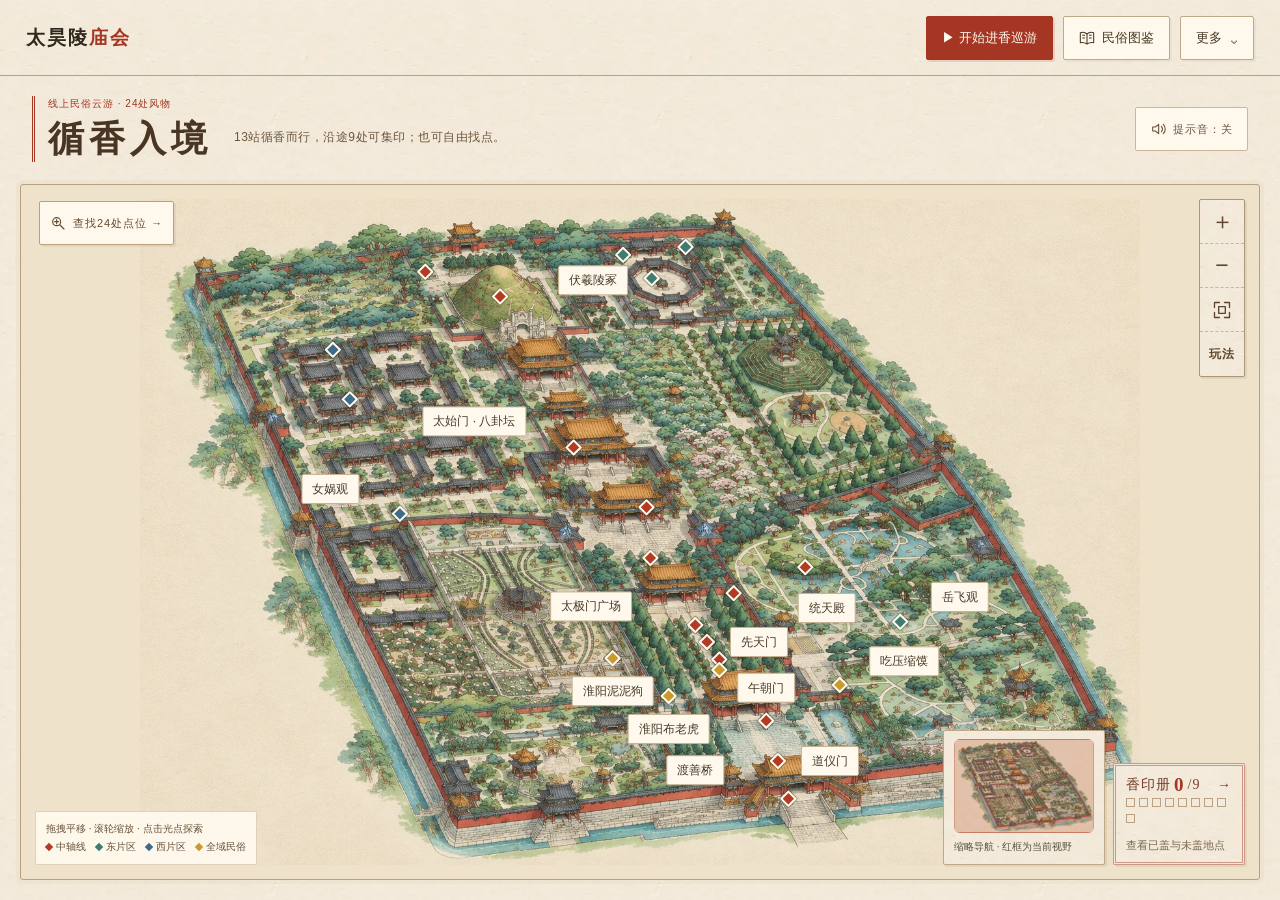
==== commit 09e9e043: "Redesign fair UI components with generated paper and woodcut ornament" ====
--- a/tour.html
+++ b/tour.html
@@ -298,15 +298,17 @@
   }
 </style>
 <link rel="stylesheet" href="map-experience.css?v=refine2">
-<link rel="stylesheet" href="route-navigation.css?v=discovery1">
+<link rel="stylesheet" href="route-navigation.css?v=ui1">
 <link rel="stylesheet" href="tour-experience.css?v=tour1">
 <link rel="stylesheet" href="scene-images.css?v=scenes1">
-<link rel="stylesheet" href="image-viewer.css?v=discovery1">
+<link rel="stylesheet" href="image-viewer.css?v=ui1">
 <link rel="stylesheet" href="visitor-flow.css?v=flow1">
 <link rel="stylesheet" href="interaction-refinements.css?v=ux2">
-<link rel="stylesheet" href="stamp-book.css?v=discovery1">
+<link rel="stylesheet" href="stamp-book.css?v=ui1">
 <link rel="stylesheet" href="discovery-experience.css?v=discovery1">
-<link rel="stylesheet" href="reading-sheet.css?v=discovery1">
+<link rel="stylesheet" href="reading-sheet.css?v=ui1">
+<link rel="stylesheet" href="ui-system.css?v=ui1">
+<link rel="stylesheet" href="ui-dialogs.css?v=ui1">
 <script>
 // Navigation or viewport changes can skip native snapshots. Keep the normal
 // paper-to-map reveal in control when the optional native transition aborts.
--- a/route-navigation.css
+++ b/route-navigation.css
@@ -1,37 +1,40 @@
-/* Scoped route dock: paper, cinnabar, direct station selection. */
-.route-dock{position:absolute;z-index:51;left:50%;top:calc(var(--toolbar-height,76px) + 8px);transform:translateX(-50%);width:calc(100% - 48px);max-width:1100px;height:76px;padding:12px;display:grid;grid-template-columns:auto minmax(0,1fr);gap:14px;align-items:center;box-sizing:border-box;background:rgba(245,239,227,.98);color:#30271d;border-radius:10px;box-shadow:inset 0 0 0 1px #d5c7ae,0 7px 24px #30271d14;isolation:isolate}
+/* Route tickets: connected stations, a cinnabar numbered seal, quiet paper. */
+.route-dock{position:absolute;z-index:51;left:50%;top:calc(var(--toolbar-height,76px) + 8px);transform:translateX(-50%);width:calc(100% - 48px);max-width:1100px;height:76px;padding:12px;display:grid;grid-template-columns:auto minmax(0,1fr);gap:14px;align-items:center;box-sizing:border-box;background:#f5efe3;background-image:var(--ui-paper-image,none);background-size:560px auto;color:#30271d;border:1px solid #b8a88d;border-radius:3px;box-shadow:none;isolation:isolate}
 .route-dock[hidden]{display:none!important}
 .route-dock *{box-sizing:border-box}
 .route-controls{display:flex;align-items:center;gap:8px;min-width:0;height:44px}
 .route-control,.route-arrow,.route-stop{font:inherit;cursor:pointer;-webkit-tap-highlight-color:transparent}
-.route-control{display:inline-flex;align-items:center;justify-content:center;min-height:44px;padding:0 12px;border:1px solid #cbbda5;border-radius:6px;white-space:nowrap;color:#5d4b35;background:#fffbf3;font-size:12px;letter-spacing:.5px}
-.route-control:hover,.route-arrow:hover{background:#ece0cd}
-.route-play{min-width:102px;color:#9d321e;border-color:#bf7d65;background:#fbf0df}
-.route-play[aria-pressed="true"]{color:#fff8eb;background:#b33b24;border-color:#b33b24}
-.route-position{flex-shrink:0;min-width:44px;text-align:center;font-size:10px;letter-spacing:1px;color:#7e6c53;font-variant-numeric:tabular-nums}
-.route-stations{min-width:0;height:52px;display:grid;grid-template-columns:32px minmax(0,1fr) 32px;gap:6px;align-items:center}
-.route-arrow{display:flex;align-items:center;justify-content:center;min-width:32px;min-height:44px;padding:0;border:0;border-radius:6px;background:transparent;color:#7b5f3d;font-size:27px;line-height:1}
+.route-control{display:inline-flex;align-items:center;justify-content:center;min-height:44px;padding:0 12px;border:1px solid #b5a78f;border-radius:2px;white-space:nowrap;color:#554634;background:#fff9ed;font-size:12px;letter-spacing:.5px}
+.route-control:hover,.route-arrow:hover{background:#eae0cf}
+.route-exit{border-color:transparent;background:transparent}
+.route-play{min-width:102px;color:#a43623;border-color:#a43623;background:#fff9ed}
+.route-play[aria-pressed="true"]{color:#fff9ed;background:#a43623;border-color:#a43623}
+.route-position{flex-shrink:0;min-width:44px;text-align:center;font-size:10px;letter-spacing:1px;color:#75654f;font-variant-numeric:tabular-nums}
+.route-stations{min-width:0;height:52px;display:grid;grid-template-columns:44px minmax(0,1fr) 44px;gap:6px;align-items:center}
+.route-arrow{display:flex;align-items:center;justify-content:center;min-width:44px;min-height:44px;padding:0;border:0;border-radius:2px;background:transparent;color:#554634;font-size:27px;line-height:1}
 .route-dock button:disabled{opacity:.35;cursor:default}
-.route-dock button:focus-visible,.route-viewport:focus-visible{outline:2px solid #b33b24;outline-offset:2px}
+.route-dock button:focus-visible,.route-viewport:focus-visible{outline:2px solid #a43623;outline-offset:2px}
 .route-viewport{min-width:0;height:100%;overflow:hidden;touch-action:pan-y pinch-zoom;cursor:grab}
 .route-viewport:active{cursor:grabbing}
 .route-track{display:flex;align-items:center;gap:8px;height:100%;touch-action:pan-y pinch-zoom}
-.route-slide{flex:0 0 142px;min-width:0}
-.route-stop{display:flex;align-items:center;gap:9px;width:100%;height:52px;padding:7px 10px;text-align:left;border:1px solid #d8ccb6;border-radius:6px;background:#fffaf0;color:#65513a;user-select:none;-webkit-user-select:none}
-.route-stop:hover{border-color:#ba795f;background:#f8edda}
-.route-stop[aria-current="step"]{border-color:#b33b24;background:#b33b24;color:#fff7e8}
-.route-number{flex-shrink:0;align-self:center;font-size:16px;font-variant-numeric:tabular-nums;line-height:1.2;opacity:.75}
+.route-slide{position:relative;flex:0 0 180px;min-width:0}
+.route-slide:not(:last-child)::after{content:'';position:absolute;top:50%;left:100%;width:8px;border-top:1px dashed #b8a88d;pointer-events:none}
+.route-stop{position:relative;display:flex;align-items:center;gap:9px;width:100%;height:52px;padding:7px 10px;text-align:left;border:1px solid #c9bca5;border-radius:2px;background:#fff9ed;color:#554634;user-select:none;-webkit-user-select:none}
+.route-stop:hover{border-color:#a43623;background:#f4e8d7}
+.route-stop[aria-current="step"]{border-color:#a43623;background:#fff9ed;color:#a43623;box-shadow:inset 0 0 0 2px #fff9ed,inset 0 0 0 3px #a436236b}
+.route-number{display:flex;align-items:center;justify-content:center;flex:0 0 28px;align-self:center;min-width:28px;min-height:31px;padding-right:5px;border-right:1px dashed #c4b399;font-family:"Noto Serif SC","Songti SC",SimSun,serif;font-size:16px;font-variant-numeric:tabular-nums;line-height:1.2;color:#75654f}
+.route-stop[aria-current="step"] .route-number{padding:0;min-width:28px;min-height:31px;border:3px double #a43623;border-radius:2px;background:#a43623;color:#fff9ed}
 .route-copy{display:flex;flex-direction:column;gap:3px;min-width:0}
 .route-name,.route-step{display:block;overflow:hidden;text-overflow:ellipsis;white-space:nowrap}
-.route-name{font-size:12px;line-height:1.25;font-weight:600}
-.route-step{font-size:9px;line-height:1.25;opacity:.72}
-.route-dock[aria-busy="true"]{box-shadow:inset 0 -2px 0 #b33b2466,inset 0 0 0 1px #d5c7ae,0 7px 24px #30271d14}
+.route-name{font-family:"Noto Serif SC","Songti SC",SimSun,serif;font-size:12px;line-height:1.25;font-weight:600;letter-spacing:.3px}
+.route-step{font-size:9px;line-height:1.25;color:#75654f}
+.route-dock[aria-busy="true"]{border-bottom-color:#a43623}
 .route-viewport.is-native{overflow-x:auto;scroll-snap-type:x mandatory;scrollbar-width:thin;scrollbar-color:#c6b392 transparent;overscroll-behavior-x:contain;cursor:auto}
-.route-viewport.is-native .route-track{position:relative;width:max-content;min-width:100%;padding-inline:calc(50% - 71px)}
+.route-viewport.is-native .route-track{position:relative;width:max-content;min-width:100%;padding-inline:calc(50% - 90px)}
 .route-viewport.is-native,.route-viewport.is-native .route-track{touch-action:auto}
 .route-viewport.is-native .route-slide{scroll-snap-align:center}
 @media(max-width:680px){
-.route-dock{top:calc(var(--toolbar-height,112px) + 4px);width:calc(100% - 20px);height:100px;padding:0 8px;grid-template-columns:minmax(0,1fr);grid-template-rows:44px 56px;gap:0;border-radius:8px}
+.route-dock{top:calc(var(--toolbar-height,112px) + 4px);width:calc(100% - 20px);height:100px;padding:0 8px;grid-template-columns:minmax(0,1fr);grid-template-rows:44px 56px;gap:0;border-radius:3px}
 .route-controls{justify-content:space-between;gap:6px;height:44px}
 .route-control{min-height:44px;padding:0 10px;font-size:11px}
 .route-play{min-width:98px}.route-position{min-width:46px;font-size:10px}
@@ -73,4 +76,4 @@
 @media(max-width:680px),(max-width:920px) and (max-height:520px){
  .stage.has-detail.reading-sheet-enabled .route-stop[aria-current="step"] .route-step[data-reading-progress]{font-size:0}
  .stage.has-detail.reading-sheet-enabled .route-stop[aria-current="step"] .route-step[data-reading-progress]::after{content:attr(data-reading-progress);font-size:9px;line-height:1.25}
-}+}
--- a/image-viewer.css
+++ b/image-viewer.css
@@ -1,35 +1,33 @@
-/* Warm paper and cinnabar continue the scene annotation panel. */
-.taihao-image-viewer{position:fixed;inset:0;width:min(1400px,calc(100vw - 32px));height:min(92svh,1000px);max-width:none;max-height:none;margin:auto;padding:0;border:1px solid #d3c4ad;border-radius:12px;background:#f5efe3;color:#241e17;box-shadow:0 18px 80px #1c1a1740;overflow:hidden;font-family:"PingFang SC","Microsoft YaHei",sans-serif;box-sizing:border-box}
-.taihao-image-viewer::backdrop{background:rgba(28,26,23,.76)}
+/* A framed illustration folio. Text and controls stay live HTML. */
+.taihao-image-viewer{position:fixed;inset:0;width:min(1400px,calc(100vw - 40px));height:min(92svh,1000px);max-width:none;max-height:none;margin:auto;padding:0;box-sizing:border-box;border:1px solid #80735f;border-radius:3px;background:#f5efe3;background-image:var(--ui-paper-image,none);color:#30271d;box-shadow:none;overflow:hidden;font-family:"PingFang SC","Microsoft YaHei",sans-serif}
+.taihao-image-viewer::backdrop{background:rgba(36,29,23,.8)}
 .taihao-image-viewer:not([open]){display:none}
-.taihao-image-viewer .tv-shell{height:100%;display:grid;grid-template-rows:auto minmax(0,1fr) auto;animation:tv-arrive .16s ease-out;box-sizing:border-box}
-.taihao-image-viewer .tv-header{display:flex;align-items:center;justify-content:space-between;gap:20px;min-width:0;padding:12px 16px;border-bottom:1px solid #d3c4ad}
-.taihao-image-viewer h2{min-width:0;margin:0;overflow:hidden;text-overflow:ellipsis;white-space:nowrap;font-size:17px;line-height:1.5;font-weight:600;letter-spacing:1px}
-.taihao-image-viewer .tv-actions{display:flex;align-items:center;gap:8px;flex-shrink:0}
-.taihao-image-viewer .tv-button{display:inline-flex;align-items:center;justify-content:center;min-width:64px;min-height:44px;padding:8px 12px;border:1px solid #cbbba4;border-radius:5px;background:#fffaf0;color:#493a2b;cursor:pointer;font:inherit;font-size:13px;line-height:1.3;box-sizing:border-box;touch-action:manipulation;-webkit-tap-highlight-color:transparent}
-.taihao-image-viewer .tv-button:hover{border-color:#b33b24;color:#b33b24}
-.taihao-image-viewer .tv-button:focus-visible{outline:2px solid #b33b24;outline-offset:2px}
+.taihao-image-viewer .tv-shell{height:100%;display:grid;grid-template-rows:auto minmax(0,1fr) auto;box-sizing:border-box}
+.taihao-image-viewer .tv-header{display:flex;align-items:center;justify-content:space-between;gap:20px;min-width:0;padding:12px 18px;border-bottom:3px double #bdab8f;background:#fff9ed;background-image:var(--ui-paper-image,none)}
+.taihao-image-viewer h2{min-width:0;margin:0;overflow:hidden;text-overflow:ellipsis;white-space:nowrap;font-family:"Songti SC","STZhongsong","SimSun",serif;font-size:20px;line-height:1.5;font-weight:600;letter-spacing:2px}
+.taihao-image-viewer .tv-actions{display:flex;align-items:center;gap:7px;flex-shrink:0}
+.taihao-image-viewer .tv-button{display:inline-flex;align-items:center;justify-content:center;min-width:64px;min-height:44px;padding:8px 12px;box-sizing:border-box;border:1px solid #b7a68b;border-radius:2px;background:#fff9ed;color:#584630;cursor:pointer;font:inherit;font-size:12px;line-height:1.3;touch-action:manipulation;-webkit-tap-highlight-color:transparent}
+.taihao-image-viewer .tv-button:hover{border-color:#a43623;color:#a43623;background:#f7ecdc}
+.taihao-image-viewer .tv-button:focus-visible{outline:2px solid #a43623;outline-offset:3px}
 .taihao-image-viewer .tv-button:disabled{opacity:.42;cursor:default}
-.taihao-image-viewer .tv-close{min-width:44px;width:44px;padding:4px;color:#fff8eb;background:#b33b24;border-color:#b33b24;font-size:28px;font-weight:300}
-.taihao-image-viewer .tv-close:hover{background:#8e2c1c;color:#fff8eb}
-.taihao-image-viewer .tv-viewport{position:relative;min-height:0;min-width:0;overflow:hidden;background:#e9e0cf;touch-action:pan-y pinch-zoom;user-select:none;-webkit-user-select:none}
+.taihao-image-viewer .tv-close{min-width:44px;width:44px;padding:4px;color:#fff9ed;background:#a43623;border-color:#a43623;font-size:27px;font-weight:300}
+.taihao-image-viewer .tv-close:hover{background:#842c1e;color:#fff9ed}
+.taihao-image-viewer .tv-viewport{position:relative;min-height:0;min-width:0;overflow:hidden;background:#dfd4be;touch-action:pan-y pinch-zoom;user-select:none;-webkit-user-select:none}
 .taihao-image-viewer .tv-image{display:block;width:100%;height:100%;object-fit:contain;transform-origin:center;transition:transform .12s ease-out;will-change:transform;-webkit-user-drag:none}
 .taihao-image-viewer.is-zoomed .tv-viewport{cursor:grab;touch-action:pinch-zoom}
 .taihao-image-viewer.is-dragging .tv-viewport{cursor:grabbing}
 .taihao-image-viewer.is-dragging .tv-image{transition:none}
 .taihao-image-viewer.is-loading .tv-image,.taihao-image-viewer.has-error .tv-image{visibility:hidden}
-.taihao-image-viewer .tv-message{position:absolute;top:50%;left:50%;max-width:90%;margin:0;transform:translate(-50%,-50%);color:#796d5c;font-size:14px;line-height:1.7;text-align:center;pointer-events:none}
+.taihao-image-viewer .tv-message{position:absolute;top:50%;left:50%;max-width:90%;margin:0;transform:translate(-50%,-50%);color:#6d5b43;font-size:14px;line-height:1.7;text-align:center;pointer-events:none}
 .taihao-image-viewer .tv-message:empty{display:none}
-.taihao-image-viewer .tv-footer{display:flex;justify-content:space-between;align-items:center;gap:12px;padding:9px 16px;color:#796d5c;font-size:11px;line-height:1.5}
-.taihao-image-viewer .tv-scale{font-variant-numeric:tabular-nums;flex-shrink:0}
+.taihao-image-viewer .tv-footer{display:flex;justify-content:space-between;align-items:center;gap:12px;padding:10px 18px;border-top:1px solid #bdab8f;color:#76634a;font-size:11px;line-height:1.5}
+.taihao-image-viewer .tv-scale{flex-shrink:0;padding-left:12px;border-left:1px solid #c6b699;font-variant-numeric:tabular-nums;color:#a43623}
 .taihao-image-viewer .tv-footer.has-caption{flex-wrap:wrap;row-gap:5px}
-.taihao-image-viewer .tv-caption{flex:1 1 100%;min-width:0;max-height:min(84px,16svh);overflow:auto;margin:0;color:#493a2b;font-size:12px;line-height:1.6;overflow-wrap:anywhere;overscroll-behavior:contain}
+.taihao-image-viewer .tv-caption{flex:1 1 100%;min-width:0;max-height:min(84px,16svh);overflow:auto;margin:0;padding-bottom:7px;border-bottom:1px dashed #c9b99c;color:#584630;font-size:12px;line-height:1.7;overflow-wrap:anywhere;overscroll-behavior:contain}
 .taihao-image-viewer .tv-caption[hidden]{display:none}
-.taihao-image-viewer .tv-caption:focus-visible{outline:2px solid #b33b24;outline-offset:2px}
-@keyframes tv-arrive{from{opacity:0;transform:translateY(6px)}to{opacity:1;transform:none}}
-@media(max-width:580px){.taihao-image-viewer{width:calc(100vw - 16px);height:calc(100svh - 24px);border-radius:8px}.taihao-image-viewer .tv-header{display:grid;grid-template-columns:minmax(0,1fr) auto;gap:8px;padding:10px}.taihao-image-viewer h2{grid-column:1/-1;font-size:15px}.taihao-image-viewer .tv-actions{grid-column:1/-1;justify-content:flex-end}.taihao-image-viewer .tv-footer{padding:8px 10px;font-size:10px}.taihao-image-viewer .tv-button{font-size:12px}.taihao-image-viewer .tv-close{font-size:26px}}
-@media(max-height:480px) and (min-width:581px){.taihao-image-viewer{height:calc(100svh - 16px);width:calc(100vw - 24px)}.taihao-image-viewer .tv-header{padding:6px 10px;gap:12px}.taihao-image-viewer h2{font-size:14px}.taihao-image-viewer .tv-footer{padding:4px 10px;font-size:10px}}
-@media(prefers-reduced-motion:reduce){.taihao-image-viewer .tv-shell{animation:none}.taihao-image-viewer .tv-image{transition:none}}
-/* A failed request can retry the same image and annotation focus in place. */
+.taihao-image-viewer .tv-caption:focus-visible{outline:2px solid #a43623;outline-offset:2px}
 .taihao-image-viewer .tv-retry{position:absolute;top:calc(50% + 32px);left:50%;transform:translateX(-50%);white-space:nowrap}
 .taihao-image-viewer .tv-retry[hidden]{display:none}
+@media(max-width:580px){.taihao-image-viewer{width:calc(100vw - 16px);height:calc(100svh - 24px)}.taihao-image-viewer .tv-header{display:grid;grid-template-columns:minmax(0,1fr) auto;gap:7px;padding:10px 11px}.taihao-image-viewer h2{grid-column:1/-1;font-size:17px;letter-spacing:1px}.taihao-image-viewer .tv-actions{grid-column:1/-1;justify-content:flex-end;gap:6px}.taihao-image-viewer .tv-footer{padding:8px 11px;font-size:10px}.taihao-image-viewer .tv-button{min-width:58px;padding:8px 9px;font-size:11px}.taihao-image-viewer .tv-close{min-width:44px;font-size:26px}}
+@media(max-height:480px) and (min-width:480px){.taihao-image-viewer{height:calc(100svh - 16px);width:calc(100vw - 24px)}.taihao-image-viewer .tv-header{display:flex;gap:10px;padding:5px 10px}.taihao-image-viewer h2{font-size:16px;letter-spacing:1px}.taihao-image-viewer .tv-footer{padding:4px 10px;font-size:10px}.taihao-image-viewer .tv-caption{max-height:42px;padding-bottom:3px;font-size:11px;line-height:1.55}}
+@media(prefers-reduced-motion:reduce){.taihao-image-viewer .tv-image{transition:none}}
--- a/stamp-book.css
+++ b/stamp-book.css
@@ -1,82 +1,33 @@
-/* Native stamp book: existing warm paper, cinnabar and 44px controls. */
-.taihao-stamp-book{position:fixed;inset:0;width:min(760px,calc(100vw - 32px));max-width:none;height:min(850px,90svh);max-height:none;margin:auto;padding:0;box-sizing:border-box;border:1px solid #d3c3a8;border-radius:12px;background:#f5efe3;color:#30271d;box-shadow:0 20px 70px #30271d45;overflow:hidden;font-family:"PingFang SC","Microsoft YaHei",sans-serif;z-index:90}
-.taihao-stamp-book:not([open]){display:none}
-.taihao-stamp-book::backdrop{background:#241e1799}
-.taihao-stamp-book *{box-sizing:border-box}
-.taihao-stamp-book [hidden]{display:none!important}
-.taihao-stamp-book .tsb-shell{display:grid;grid-template-rows:auto auto auto minmax(0,1fr) auto;height:100%;min-height:0;animation:tsb-in .16s ease-out}
-.taihao-stamp-book .tsb-header{display:flex;align-items:center;justify-content:space-between;gap:16px;padding:22px 24px 14px}
-.taihao-stamp-book .tsb-eyebrow{margin:0 0 6px;color:#8b7356;font-size:11px;line-height:1.5;letter-spacing:1px}
-.taihao-stamp-book h2{margin:0;font-family:"Songti SC","STZhongsong","Microsoft YaHei",serif;font-size:30px;line-height:1.3;letter-spacing:4px;font-weight:600}
-.taihao-stamp-book button{font:inherit;cursor:pointer;touch-action:manipulation;-webkit-tap-highlight-color:transparent}
-.taihao-stamp-book button:focus-visible{outline:2px solid #b33b24;outline-offset:2px}
-.taihao-stamp-book button:disabled{opacity:.5;cursor:default}
-.taihao-stamp-book .tsb-close{display:flex;align-items:center;justify-content:center;width:44px;height:44px;min-width:44px;min-height:44px;padding:0;border:1px solid #d0bfa4;border-radius:6px;color:#705a3e;background:#fffaf0;font-size:28px;line-height:1}
-.taihao-stamp-book .tsb-progress{padding:0 24px 15px;border-bottom:1px solid #ddd0ba}
-.taihao-stamp-book #tsb-summary{margin:0 0 10px;color:#8e321f;font-size:15px;line-height:1.6;font-weight:600}
-.taihao-stamp-book progress{display:block;width:100%;height:7px;overflow:hidden;appearance:none;border:0;border-radius:4px;background:#e2d7c4;accent-color:#b33b24}
-.taihao-stamp-book progress::-webkit-progress-bar{background:#e2d7c4}
-.taihao-stamp-book progress::-webkit-progress-value{background:#b33b24;border-radius:4px}
-.taihao-stamp-book progress::-moz-progress-bar{background:#b33b24;border-radius:4px}
-.taihao-stamp-book .tsb-record-note{margin:8px 0 0;color:#826e54;font-size:12px;line-height:1.6}
-.taihao-stamp-book .tsb-filters{display:flex;gap:8px;padding:12px 24px}
-.taihao-stamp-book .tsb-filter{display:flex;align-items:center;justify-content:center;min-width:80px;min-height:44px;padding:8px 12px;border:1px solid #d5c5ab;border-radius:6px;background:#fffaf0;color:#756047;font-size:12px;line-height:1.4}
-.taihao-stamp-book .tsb-filter[aria-pressed=true]{background:#30271d;border-color:#30271d;color:#fffaf0}
-.taihao-stamp-book .tsb-scroll{min-height:0;overflow:auto;overscroll-behavior:contain;padding:0 24px 10px;scrollbar-width:thin;scrollbar-color:#c8b698 transparent}
-.taihao-stamp-book .tsb-grid{display:grid;grid-template-columns:repeat(3,minmax(0,1fr));gap:10px;list-style:none;padding:0;margin:0}
-.taihao-stamp-book .tsb-item{min-width:0}
-.taihao-stamp-book .tsb-place{display:flex;flex-direction:column;align-items:center;justify-content:center;gap:12px;width:100%;min-width:0;min-height:150px;padding:15px 10px;border:1px solid #d7c8b0;border-radius:8px;background:#fffaf0;color:#5d4a34;text-align:center}
-.taihao-stamp-book .tsb-place:hover{border-color:#b38b68;background:#fcf1df}
-.taihao-stamp-book .tsb-place.is-stamped{border-color:#c78c78;background:#fbede4}
-.taihao-stamp-book .tsb-seal{display:flex;align-items:center;justify-content:center;width:58px;height:58px;flex-shrink:0;border:2px solid #b5a58d;outline:1px solid #c3b59f;outline-offset:-7px;color:#9b8970;font-family:"Songti SC","STZhongsong","Microsoft YaHei",serif;font-size:19px;letter-spacing:2px}
-.taihao-stamp-book .is-stamped .tsb-seal{border-color:#b33b24;outline-color:#c17c65;color:#b33b24;transform:rotate(-4deg)}
-.taihao-stamp-book .tsb-place-copy{display:flex;flex-direction:column;gap:5px;min-width:0;max-width:100%}
-.taihao-stamp-book .tsb-place-name{font-size:14px;line-height:1.5;font-weight:600;overflow-wrap:anywhere}
-.taihao-stamp-book .tsb-place-state{color:#8a7458;font-size:11px;line-height:1.5;overflow-wrap:anywhere}
-.taihao-stamp-book .tsb-empty{grid-column:1/-1;padding:26px 12px;border:1px dashed #cbb99b;border-radius:6px;color:#80694c;font-size:13px;line-height:1.8;text-align:center}
-.taihao-stamp-book .tsb-completion{margin:0 0 14px;padding:19px 20px;border:1px solid #c79173;background:#f7e6d8;text-align:center}
-.taihao-stamp-book .tsb-completion-kicker{margin:0 0 7px;color:#a43b24;font-size:12px;line-height:1.5;letter-spacing:2px}
-.taihao-stamp-book h3{margin:0 0 8px;color:#793d27;font-size:19px;line-height:1.5;font-weight:600}
-.taihao-stamp-book .tsb-completion p:last-child{margin:0;color:#8a6249;font-size:12px;line-height:1.8}
-.taihao-stamp-book .tsb-status{margin:12px 0 0;color:#7d6042;font-size:12px;line-height:1.7}
-.taihao-stamp-book .tsb-status:empty{display:none}
-.taihao-stamp-book .tsb-footer{display:grid;grid-template-columns:1fr 1fr;gap:8px;padding:14px 24px 16px;border-top:1px solid #ddd0ba;background:#f5efe3}
-.taihao-stamp-book .tsb-action{display:flex;align-items:center;justify-content:center;min-width:0;min-height:44px;padding:10px 12px;border:1px solid #b33b24;border-radius:6px;background:#b33b24;color:#fffaf0;font-size:13px;line-height:1.5}
-.taihao-stamp-book .tsb-explore{background:#fffaf0;color:#9b3a25}
-.taihao-stamp-book .tsb-footer p{grid-column:1/-1;margin:0;color:#8e7c64;font-size:10px;line-height:1.5;text-align:center}
-@keyframes tsb-in{from{opacity:0;transform:translateY(5px)}to{opacity:1;transform:none}}
-@media(max-width:580px){.taihao-stamp-book{width:calc(100vw - 16px);height:calc(100svh - 24px);border-radius:9px}.taihao-stamp-book .tsb-header{padding:17px 16px 12px}.taihao-stamp-book .tsb-eyebrow{font-size:10px}.taihao-stamp-book h2{font-size:26px}.taihao-stamp-book .tsb-progress{padding:0 16px 12px}.taihao-stamp-book #tsb-summary{font-size:13px}.taihao-stamp-book .tsb-record-note{font-size:11px}.taihao-stamp-book .tsb-filters{padding:10px 16px;gap:6px}.taihao-stamp-book .tsb-filter{min-width:0;flex:1;padding:8px 7px;font-size:12px}.taihao-stamp-book .tsb-scroll{padding:0 16px 10px}.taihao-stamp-book .tsb-grid{grid-template-columns:repeat(2,minmax(0,1fr));gap:9px}.taihao-stamp-book .tsb-place{min-height:143px;gap:10px;padding:13px 8px}.taihao-stamp-book .tsb-place-name{font-size:13px}.taihao-stamp-book .tsb-place-state{font-size:10px}.taihao-stamp-book .tsb-footer{padding:12px 16px;gap:7px}.taihao-stamp-book .tsb-action{padding:9px 7px;font-size:12px}.taihao-stamp-book .tsb-completion{padding:16px 12px}}
-@media(max-height:520px){.taihao-stamp-book{height:calc(100svh - 16px)}.taihao-stamp-book .tsb-header{padding:9px 16px}.taihao-stamp-book .tsb-eyebrow{display:none}.taihao-stamp-book h2{font-size:22px}.taihao-stamp-book .tsb-progress{padding:0 16px 8px}.taihao-stamp-book #tsb-summary{margin-bottom:5px;font-size:12px}.taihao-stamp-book .tsb-record-note{display:none}.taihao-stamp-book .tsb-filters{padding:7px 16px}.taihao-stamp-book .tsb-footer{padding:8px 16px}.taihao-stamp-book .tsb-footer p{display:none}.taihao-stamp-book .tsb-scroll{padding-left:16px;padding-right:16px}}
-@media(max-height:520px) and (min-width:480px){.taihao-stamp-book .tsb-grid{grid-template-columns:repeat(3,minmax(0,1fr))}.taihao-stamp-book .tsb-place{min-height:80px;flex-direction:row;gap:8px;padding:8px 6px;text-align:left}.taihao-stamp-book .tsb-seal{width:42px;height:42px;font-size:16px;outline-offset:-6px}.taihao-stamp-book .tsb-place-name{font-size:12px}.taihao-stamp-book .tsb-place-state{font-size:10px}}
-@media(prefers-reduced-motion:reduce){.taihao-stamp-book .tsb-shell{animation:none}.taihao-stamp-book .is-stamped .tsb-seal{transform:none}}
+/* The visit book: paper leaves, ticket rules and cinnabar seal frames. */
+.taihao-stamp-book{position:fixed;inset:0;width:min(780px,calc(100vw - 40px));max-width:none;height:min(880px,92svh);max-height:none;margin:auto;padding:0;box-sizing:border-box;border:1px solid #89775e;border-radius:3px;background:#f5efe3;background-image:var(--ui-paper-image,none);color:#30271d;box-shadow:none;overflow:hidden;font-family:"PingFang SC","Microsoft YaHei",sans-serif;z-index:90}
+.taihao-stamp-book:not([open]){display:none}.taihao-stamp-book::backdrop{background:#241d17b8}.taihao-stamp-book *{box-sizing:border-box}.taihao-stamp-book [hidden]{display:none!important}
+.taihao-stamp-book .tsb-shell{display:grid;grid-template-rows:auto auto auto auto minmax(0,1fr) auto;height:100%;min-height:0}
+.taihao-stamp-book .tsb-header{display:flex;align-items:center;justify-content:space-between;gap:16px;padding:22px 26px 17px;border-bottom:3px double #baa588;background:#fff9ed;background-image:var(--ui-paper-image,none)}
+.taihao-stamp-book .tsb-eyebrow{margin:0 0 6px;color:#7c674a;font-size:10px;line-height:1.5;letter-spacing:2px}
+.taihao-stamp-book h2{margin:0;color:#8e3021;font-family:"Songti SC","STZhongsong","SimSun",serif;font-size:32px;line-height:1.3;letter-spacing:5px;font-weight:600}
+.taihao-stamp-book button{font:inherit;cursor:pointer;touch-action:manipulation;-webkit-tap-highlight-color:transparent}.taihao-stamp-book button:focus-visible{outline:2px solid #a43623;outline-offset:3px}.taihao-stamp-book button:disabled{opacity:.5;cursor:default}
+.taihao-stamp-book .tsb-close{display:flex;align-items:center;justify-content:center;width:44px;height:44px;min-width:44px;min-height:44px;padding:0;border:1px solid #a43623;border-radius:2px;color:#fff9ed;background:#a43623;font-size:27px;line-height:1}.taihao-stamp-book .tsb-close:hover{background:#842c1e}
+.taihao-stamp-book .tsb-modes{display:flex;gap:0;padding:14px 26px 0}
+.taihao-stamp-book .tsb-mode{flex:1;display:flex;align-items:center;justify-content:center;min-width:0;min-height:44px;padding:10px 12px;border:1px solid #bdab8f;border-radius:2px 2px 0 0;background:#eee4d1;color:#6e5b40;font-size:12px;line-height:1.5}.taihao-stamp-book .tsb-mode+.tsb-mode{border-left:0}
+.taihao-stamp-book .tsb-mode[aria-pressed=true]{background:#fff9ed;color:#a43623;border-top:3px solid #a43623;border-bottom-color:#fff9ed;font-weight:600;padding-top:8px}.taihao-stamp-book.shows-discoveries .tsb-mode[aria-pressed=true]{color:#526b58;border-top-color:#526b58}
+.taihao-stamp-book .tsb-progress{padding:13px 26px 13px;border-bottom:1px dashed #bdab8f}.taihao-stamp-book #tsb-summary{margin:0 0 9px;color:#963624;font-size:14px;line-height:1.6;font-weight:600}
+.taihao-stamp-book progress{display:block;width:100%;height:4px;overflow:hidden;appearance:none;border:0;border-radius:0;background:#dfd2b9;accent-color:#a43623}.taihao-stamp-book progress::-webkit-progress-bar{background:#dfd2b9}.taihao-stamp-book progress::-webkit-progress-value{background:#a43623}.taihao-stamp-book progress::-moz-progress-bar{background:#a43623}
+.taihao-stamp-book.shows-discoveries progress::-webkit-progress-value{background:#526b58}.taihao-stamp-book.shows-discoveries progress::-moz-progress-bar{background:#526b58}
+.taihao-stamp-book .tsb-record-note{margin:8px 0 0;color:#79674b;font-size:11px;line-height:1.6}.taihao-stamp-book .tsb-filters{display:flex;gap:8px;padding:12px 26px}
+.taihao-stamp-book .tsb-filter{display:flex;align-items:center;justify-content:center;min-width:80px;min-height:44px;padding:8px 12px;border:1px solid #c5b497;border-radius:2px;background:transparent;color:#735e41;font-size:12px;line-height:1.4}.taihao-stamp-book .tsb-filter[aria-pressed=true]{background:#30271d;border-color:#30271d;color:#fff9ed}
+.taihao-stamp-book .tsb-scroll{min-height:0;overflow:auto;overscroll-behavior:contain;padding:0 26px 14px;scrollbar-width:thin;scrollbar-color:#baa78a transparent}.taihao-stamp-book .tsb-grid{display:grid;grid-template-columns:repeat(3,minmax(0,1fr));gap:12px;list-style:none;padding:0;margin:0}.taihao-stamp-book .tsb-item{min-width:0}
+.taihao-stamp-book .tsb-place{position:relative;display:flex;flex-direction:column;align-items:center;justify-content:center;gap:13px;width:100%;min-width:0;min-height:162px;padding:18px 12px 15px;border:1px solid #c7b596;border-radius:2px;background:#fff9ed;color:#614b32;text-align:center}.taihao-stamp-book .tsb-place::before{content:"";position:absolute;inset:5px;border:1px solid #e1d3b9;pointer-events:none}.taihao-stamp-book .tsb-place:hover{border-color:#a43623;background:#fbf0df}.taihao-stamp-book .tsb-place.is-stamped{border-color:#be755f;background:#fff5e8}
+.taihao-stamp-book .tsb-seal{display:flex;align-items:center;justify-content:center;width:62px;height:62px;flex-shrink:0;border:2px solid #b6a486;outline:1px solid #c7b596;outline-offset:-7px;color:#9a876a;font-family:"Songti SC","STZhongsong","SimSun",serif;font-size:20px;letter-spacing:2px}.taihao-stamp-book .is-stamped .tsb-seal{border-color:#a43623;outline-color:#bd6651;color:#a43623;transform:rotate(-3deg)}
+.taihao-stamp-book .tsb-place-copy{display:flex;flex-direction:column;gap:5px;min-width:0;max-width:100%}.taihao-stamp-book .tsb-place-name{font-family:"Songti SC","STZhongsong","SimSun",serif;font-size:16px;line-height:1.5;font-weight:600;letter-spacing:1px;overflow-wrap:anywhere}.taihao-stamp-book .tsb-place-state{color:#7c674a;font-size:10px;line-height:1.6;overflow-wrap:anywhere}
+.taihao-stamp-book .tsb-empty{grid-column:1/-1;padding:26px 12px;border:1px dashed #c1ab89;border-radius:2px;color:#796246;font-size:13px;line-height:1.8;text-align:center}.taihao-stamp-book .tsb-completion{margin:0 0 14px;padding:19px 20px;border:3px double #b9664d;background:#fbebd7;text-align:center}
+.taihao-stamp-book .tsb-completion-kicker{margin:0 0 7px;color:#a43623;font-size:11px;line-height:1.5;letter-spacing:2px}.taihao-stamp-book h3{margin:0 0 8px;color:#793d27;font-family:"Songti SC","STZhongsong","SimSun",serif;font-size:20px;line-height:1.5;font-weight:600}.taihao-stamp-book .tsb-completion p:last-child{margin:0;color:#805b41;font-size:12px;line-height:1.8}.taihao-stamp-book .tsb-status{margin:12px 0 0;color:#765a3c;font-size:12px;line-height:1.7}.taihao-stamp-book .tsb-status:empty{display:none}
+.taihao-stamp-book .tsb-footer{display:grid;grid-template-columns:1fr 1fr;gap:8px;padding:14px 26px 15px;border-top:3px double #baa588;background:#fff9ed;background-image:var(--ui-paper-image,none)}.taihao-stamp-book .tsb-action{display:flex;align-items:center;justify-content:center;min-width:0;min-height:44px;padding:10px 12px;border:1px solid #a43623;border-radius:2px;background:#a43623;color:#fff9ed;font-size:12px;line-height:1.5}.taihao-stamp-book .tsb-action:hover{background:#842c1e}.taihao-stamp-book .tsb-explore{background:transparent;color:#963624}.taihao-stamp-book .tsb-explore:hover{background:#f7e9d6}.taihao-stamp-book .tsb-footer p{grid-column:1/-1;margin:0;color:#7b684c;font-size:10px;line-height:1.5;text-align:center}
+.taihao-stamp-book.shows-discoveries .tsb-grid{grid-template-columns:repeat(2,minmax(0,1fr))}.taihao-stamp-book .tsb-discovery-card{display:flex;flex-direction:column;gap:10px;height:100%;padding:17px;border:1px solid #c7b596;border-radius:2px;background:#fff9ed;text-align:left}.taihao-stamp-book .tsb-discovery-card.is-discovered{border-color:#84977a;background:#f4f3e7}
+.taihao-stamp-book .tsb-discovery-heading{display:flex;align-items:start;justify-content:space-between;gap:10px;padding-bottom:8px;border-bottom:1px dashed #c6c8b2}.taihao-stamp-book .tsb-discovery-name{margin:0;color:#425843;font-family:"Songti SC","STZhongsong","SimSun",serif;font-size:18px;line-height:1.6;letter-spacing:1px}.taihao-stamp-book .tsb-discovery-state{flex-shrink:0;color:#657853;font-size:10px;line-height:2.5}.taihao-stamp-book .tsb-discovery-takeaway{flex:1;margin:0;color:#695d47;font-size:12px;line-height:1.9;overflow-wrap:anywhere}
+.taihao-stamp-book .tsb-discovery-visit{display:flex;align-items:center;justify-content:center;min-height:44px;padding:8px 10px;border:1px solid #9daa8c;border-radius:2px;background:transparent;color:#526b58;font-size:12px}.taihao-stamp-book .tsb-discovery-visit:hover{background:#e9eddf}.taihao-stamp-book.shows-discoveries #tsb-summary{color:#526b58}
+@media(max-width:580px){.taihao-stamp-book{width:calc(100vw - 16px);height:calc(100svh - 24px)}.taihao-stamp-book .tsb-header{padding:14px 15px 12px}.taihao-stamp-book .tsb-eyebrow{font-size:9px;letter-spacing:1px}.taihao-stamp-book h2{font-size:27px;letter-spacing:4px}.taihao-stamp-book .tsb-modes{padding:10px 15px 0}.taihao-stamp-book .tsb-mode{font-size:11px;padding:8px 6px}.taihao-stamp-book .tsb-mode[aria-pressed=true]{padding-top:6px}.taihao-stamp-book .tsb-progress{padding:10px 15px}.taihao-stamp-book #tsb-summary{font-size:12px;margin-bottom:7px}.taihao-stamp-book .tsb-record-note{font-size:10px;margin-top:6px}.taihao-stamp-book .tsb-filters{padding:9px 15px;gap:6px}.taihao-stamp-book .tsb-filter{min-width:0;flex:1;padding:8px 5px;font-size:11px}.taihao-stamp-book .tsb-scroll{padding:0 15px 10px}.taihao-stamp-book .tsb-grid{grid-template-columns:repeat(2,minmax(0,1fr));gap:9px}.taihao-stamp-book .tsb-place{min-height:145px;gap:10px;padding:13px 8px}.taihao-stamp-book .tsb-seal{width:56px;height:56px;font-size:19px}.taihao-stamp-book .tsb-place-name{font-size:14px}.taihao-stamp-book .tsb-place-state{font-size:10px}.taihao-stamp-book .tsb-footer{padding:10px 15px;gap:7px}.taihao-stamp-book .tsb-action{padding:8px 6px;font-size:11px}.taihao-stamp-book .tsb-footer p{font-size:9px}.taihao-stamp-book .tsb-completion{padding:16px 12px}.taihao-stamp-book.shows-discoveries .tsb-grid{grid-template-columns:1fr}.taihao-stamp-book .tsb-discovery-card{padding:13px}.taihao-stamp-book .tsb-discovery-name{font-size:16px}}
+@media(max-height:520px){.taihao-stamp-book{height:calc(100svh - 16px)}.taihao-stamp-book .tsb-header{padding:7px 14px}.taihao-stamp-book .tsb-eyebrow{display:none}.taihao-stamp-book h2{font-size:23px}.taihao-stamp-book .tsb-progress{padding:0 14px 8px}.taihao-stamp-book #tsb-summary{margin-bottom:5px;font-size:12px}.taihao-stamp-book .tsb-record-note{display:none}.taihao-stamp-book .tsb-filters{padding:7px 14px}.taihao-stamp-book .tsb-footer{padding:8px 14px}.taihao-stamp-book .tsb-footer p{display:none}.taihao-stamp-book .tsb-scroll{padding-left:14px;padding-right:14px}}
+@media(max-height:520px) and (min-width:480px){.taihao-stamp-book .tsb-shell{grid-template-columns:minmax(0,1fr) auto;grid-template-rows:auto auto minmax(0,1fr) auto}.taihao-stamp-book .tsb-header{grid-column:1;grid-row:1;padding:7px 12px;border-bottom:0}.taihao-stamp-book .tsb-modes{grid-column:2;grid-row:1;align-items:center;gap:0;padding:7px 12px 7px 0}.taihao-stamp-book .tsb-mode{min-width:100px;font-size:10px;padding:8px 6px;border-radius:2px}.taihao-stamp-book .tsb-mode[aria-pressed=true]{padding-top:6px;border-bottom-color:#bdab8f}.taihao-stamp-book .tsb-progress{grid-column:1;grid-row:2;padding:0 12px 8px;border:0}.taihao-stamp-book .tsb-filters{grid-column:2;grid-row:2;padding:0 12px 8px 0;gap:5px}.taihao-stamp-book .tsb-filter{min-width:62px;min-height:44px;padding:7px 6px;font-size:10px}.taihao-stamp-book .tsb-scroll{grid-column:1/-1;grid-row:3}.taihao-stamp-book .tsb-footer{grid-column:1/-1;grid-row:4}.taihao-stamp-book .tsb-grid{grid-template-columns:repeat(3,minmax(0,1fr));gap:8px}.taihao-stamp-book .tsb-place{min-height:80px;flex-direction:row;gap:8px;padding:8px 6px;text-align:left}.taihao-stamp-book .tsb-seal{width:42px;height:42px;font-size:16px;outline-offset:-6px}.taihao-stamp-book .tsb-place-name{font-size:12px}.taihao-stamp-book .tsb-place-state{font-size:10px}.taihao-stamp-book.shows-discoveries .tsb-grid{grid-template-columns:repeat(2,minmax(0,1fr))}.taihao-stamp-book .tsb-discovery-card{gap:6px;padding:10px}.taihao-stamp-book .tsb-discovery-name{font-size:14px}.taihao-stamp-book .tsb-discovery-takeaway{font-size:11px;line-height:1.7}}
+@media(prefers-reduced-motion:reduce){.taihao-stamp-book .is-stamped .tsb-seal{transform:none}}
 
-/* Cultural discoveries and the nine visit seals are independent records. */
-.taihao-stamp-book .tsb-shell{grid-template-rows:auto auto auto auto minmax(0,1fr) auto}
-.taihao-stamp-book .tsb-modes{display:flex;gap:8px;padding:0 24px 12px}
-.taihao-stamp-book .tsb-mode{flex:1;display:flex;align-items:center;justify-content:center;min-height:44px;padding:9px 12px;border:1px solid #d2c3ab;border-radius:6px;background:#fffaf0;color:#756047;font-size:12px}
-.taihao-stamp-book .tsb-mode[aria-pressed=true]{background:#30271d;color:#fffaf0;border-color:#30271d}
-.taihao-stamp-book.shows-discoveries .tsb-mode[aria-pressed=true]{background:#3e7164;border-color:#3e7164}
-.taihao-stamp-book.shows-discoveries .tsb-grid{grid-template-columns:repeat(2,minmax(0,1fr))}
-.taihao-stamp-book .tsb-discovery-card{display:flex;flex-direction:column;gap:10px;height:100%;padding:15px;border:1px solid #d9cbb5;border-radius:8px;background:#fffaf0;text-align:left}
-.taihao-stamp-book .tsb-discovery-card.is-discovered{border-color:#9eb9ab;background:#f0f3e9}
-.taihao-stamp-book .tsb-discovery-heading{display:flex;align-items:start;justify-content:space-between;gap:10px}
-.taihao-stamp-book .tsb-discovery-name{margin:0;color:#3c493c;font-size:15px;line-height:1.6}
-.taihao-stamp-book .tsb-discovery-state{flex-shrink:0;color:#657d66;font-size:10px;line-height:2.4}
-.taihao-stamp-book .tsb-discovery-takeaway{flex:1;margin:0;color:#6d624e;font-size:12px;line-height:1.85;overflow-wrap:anywhere}
-.taihao-stamp-book .tsb-discovery-visit{display:flex;align-items:center;justify-content:center;min-height:44px;padding:8px 10px;border:1px solid #b6c6b2;border-radius:5px;background:#fafbf3;color:#48634d;font-size:12px}
-.taihao-stamp-book.shows-discoveries #tsb-summary{color:#4d7059}
-@media(max-width:580px){.taihao-stamp-book .tsb-modes{padding:0 16px 10px;gap:6px}.taihao-stamp-book .tsb-mode{font-size:11px;padding:8px 7px}.taihao-stamp-book.shows-discoveries .tsb-grid{grid-template-columns:1fr}.taihao-stamp-book .tsb-discovery-card{padding:12px}.taihao-stamp-book .tsb-discovery-name{font-size:14px}}
-@media(max-height:520px) and (min-width:480px){
- .taihao-stamp-book .tsb-shell{grid-template-columns:minmax(0,1fr) auto;grid-template-rows:auto auto minmax(0,1fr) auto}
- .taihao-stamp-book .tsb-header{grid-column:1;grid-row:1;padding:8px 12px}
- .taihao-stamp-book .tsb-modes{grid-column:2;grid-row:1;align-items:center;gap:6px;padding:8px 12px 8px 0}
- .taihao-stamp-book .tsb-mode{min-width:100px;font-size:10px;padding:8px 6px}
- .taihao-stamp-book .tsb-progress{grid-column:1;grid-row:2;padding:0 12px 8px;border:0}
- .taihao-stamp-book .tsb-filters{grid-column:2;grid-row:2;padding:0 12px 8px 0;gap:5px}
- .taihao-stamp-book .tsb-filter{min-width:62px;min-height:44px;padding:7px 6px;font-size:10px}
- .taihao-stamp-book .tsb-scroll{grid-column:1/-1;grid-row:3}
- .taihao-stamp-book .tsb-footer{grid-column:1/-1;grid-row:4}
- .taihao-stamp-book.shows-discoveries .tsb-grid{grid-template-columns:repeat(2,minmax(0,1fr))}
- .taihao-stamp-book .tsb-discovery-card{gap:6px;padding:10px}
- .taihao-stamp-book .tsb-discovery-name{font-size:12px}.taihao-stamp-book .tsb-discovery-takeaway{font-size:11px;line-height:1.7}
-}
+@media(min-width:681px) and (min-height:521px){.taihao-stamp-book .tsb-header{background-image:var(--ui-frieze-image,none),var(--ui-paper-image,none);background-position:60% center,0 0;background-size:210px 26px,512px 512px;background-repeat:no-repeat,repeat}}
--- a/reading-sheet.css
+++ b/reading-sheet.css
@@ -1,4 +1,4 @@
-/* A picture-first scene: visible ways to play, with the full story one tap away. */
+/* Scene reading ticket: clear actions, a numbered seal, and a quiet paper surface. */
 .rs-header,.rs-content{display:contents}
 .rs-heading,.rs-toggle,.rs-footer,.rs-quick{display:none}
 @media(max-width:680px),(max-width:920px) and (max-height:520px){
@@ -13,34 +13,37 @@
  .stage.has-detail.reading-sheet-enabled #btnTour,.stage.has-detail.reading-sheet-enabled .capsbar{display:none!important}
  .stage.has-detail.reading-sheet-enabled .dimg{display:block!important;inset:var(--rs-scene-top) 0 calc(var(--reading-sheet-height) + 20px)!important;min-height:0}
  .stage.has-detail.reading-sheet-enabled .dtagbig{display:none}
- .stage.has-detail.reading-sheet-enabled .detailview .reading-sheet-ready{display:grid;grid-template-rows:100px 52px 54px;left:10px;right:10px;top:auto;bottom:10px;width:auto;height:206px;max-width:none;max-height:none;padding:0;overflow:hidden;border:1px solid #d8c8ae;border-radius:10px;background:#fffcf6;box-sizing:border-box;box-shadow:0 -4px 24px #30271d14}
+ .stage.has-detail.reading-sheet-enabled .detailview .reading-sheet-ready{display:grid;grid-template-rows:100px 52px 54px;left:10px;right:10px;top:auto;bottom:10px;width:auto;height:206px;max-width:none;max-height:none;padding:0;overflow:hidden;border:1px solid #b8a88d;border-radius:3px;background:#fff9ed;background-image:var(--ui-paper-image,none);background-size:560px auto;box-sizing:border-box;box-shadow:none}
  .stage.has-detail.reading-sheet-enabled .reading-sheet-ready:not(.rs-with-nav){grid-template-rows:100px 52px;height:152px}
  .stage.has-detail.reading-sheet-enabled .reading-sheet-ready.rs-expanded{grid-template-rows:60px minmax(0,1fr) 54px;height:min(56svh,calc(100svh - var(--rs-scene-top) - 96px))}
  .stage.has-detail.reading-sheet-enabled .reading-sheet-ready.rs-expanded:not(.rs-with-nav){grid-template-rows:60px minmax(0,1fr)}
- .reading-sheet-ready .rs-header{display:grid;grid-template-columns:minmax(0,1fr) 44px;grid-template-rows:44px 44px;align-items:center;gap:0 6px;min-height:100px;padding:6px 10px;background:#fffcf6;border-bottom:1px solid #e6dac7;box-sizing:border-box}
+ .reading-sheet-ready .rs-header{display:grid;grid-template-columns:minmax(0,1fr) 44px;grid-template-rows:44px 44px;align-items:center;gap:0 6px;min-height:100px;padding:6px 10px;background:transparent;border-bottom:1px dashed #c4b399;box-sizing:border-box}
  .reading-sheet-ready .rs-heading{position:relative;display:block;grid-column:1;grid-row:1;min-width:0;width:100%;min-height:44px;padding:2px 4px 5px 0;border:0;background:transparent;color:#30271d;text-align:left;font:inherit;cursor:pointer}
  .reading-sheet-ready .rs-heading:disabled{opacity:1;cursor:default}
- .reading-sheet-ready .rs-title{display:flex;align-items:center;gap:6px;min-width:0;margin:0;font-size:15px;line-height:1.35;font-weight:600;letter-spacing:.3px}
- .reading-sheet-ready .rs-count{flex-shrink:0;color:#a1452c;font-size:10px;font-weight:500;letter-spacing:0;font-variant-numeric:tabular-nums}
+ .reading-sheet-ready .rs-title{display:flex;align-items:center;gap:7px;min-width:0;margin:0;font-family:"Noto Serif SC","Songti SC",SimSun,serif;font-size:15px;line-height:1.35;font-weight:600;letter-spacing:.5px}
+ .reading-sheet-ready .rs-count{flex-shrink:0;padding:2px 3px;border:1px solid #a43623;border-radius:2px;color:#a43623;font-size:10px;font-weight:600;letter-spacing:0;font-variant-numeric:tabular-nums}
  .reading-sheet-ready .rs-count[hidden],.reading-sheet-ready .rs-progress[hidden]{display:none}
  .reading-sheet-ready .rs-name{display:block;min-width:0;overflow:hidden;text-overflow:ellipsis;white-space:nowrap}
- .reading-sheet-ready .rs-subtitle{display:block;margin-top:3px;overflow:hidden;text-overflow:ellipsis;white-space:nowrap;color:#8d775b;font-size:10px;line-height:1.35;letter-spacing:0}
- .reading-sheet-ready .rs-progress{position:absolute;display:block;left:0;right:5px;bottom:0;height:2px;border-radius:1px;background:#e8ddca;pointer-events:none}
- .reading-sheet-ready .rs-progress i{display:block;width:var(--rs-progress,0%);height:100%;border-radius:inherit;background:#b33b24}
- .reading-sheet-ready .rs-toggle{grid-column:1/-1;grid-row:2;display:flex;align-items:center;justify-content:space-between;gap:5px;width:100%;min-width:0;min-height:44px;padding:7px 9px;border:1px solid #cfb18b;border-radius:5px;background:#f6ead5;color:#795033;font:inherit;font-size:11px;line-height:1.3;text-align:left;cursor:pointer;touch-action:manipulation}
- .reading-sheet-ready .rs-question{min-width:0;overflow:hidden;text-overflow:ellipsis;white-space:nowrap}
+ .reading-sheet-ready .rs-subtitle{display:block;margin-top:3px;overflow:hidden;text-overflow:ellipsis;white-space:nowrap;color:#75654f;font-size:10px;line-height:1.35;letter-spacing:.3px}
+ .reading-sheet-ready .rs-progress{position:absolute;display:block;left:0;right:5px;bottom:0;height:1px;border-radius:0;background:#d9cdb9;pointer-events:none}
+ .reading-sheet-ready .rs-progress i{display:block;width:var(--rs-progress,0%);height:100%;background:#a43623}
+ .reading-sheet-ready .rs-toggle{grid-column:1/-1;grid-row:2;display:flex;align-items:center;justify-content:space-between;gap:6px;width:100%;min-width:0;min-height:44px;padding:7px 0;border:0;border-radius:0;background:transparent;color:#554634;font:inherit;font-size:11px;line-height:1.3;text-align:left;cursor:pointer;touch-action:manipulation}
+ .reading-sheet-ready .rs-toggle::before{content:'问';display:flex;align-items:center;justify-content:center;flex:0 0 19px;width:19px;height:19px;border:1px solid #a43623;color:#a43623;font-family:"Noto Serif SC",SimSun,serif;font-size:11px;line-height:1}
+ .reading-sheet-ready .rs-question{flex:1;min-width:0;overflow:hidden;text-overflow:ellipsis;white-space:nowrap}
  .reading-sheet-ready .rs-toggle::after{content:'⌃';flex-shrink:0;font-size:15px;line-height:1}
- .reading-sheet-ready .rs-header .close{position:static;grid-column:2;grid-row:1;display:flex;align-items:center;justify-content:center;width:44px;min-width:44px;height:44px;min-height:44px;margin:0;padding:0;border:0;border-radius:5px;background:transparent;color:#7b6145;font-size:22px;cursor:pointer}
+ .reading-sheet-ready .rs-header .close{position:static;grid-column:2;grid-row:1;display:flex;align-items:center;justify-content:center;width:44px;min-width:44px;height:44px;min-height:44px;margin:0;padding:0;border:0;border-radius:2px;background:transparent;color:#554634;font-size:22px;cursor:pointer}
  .reading-sheet-ready.rs-expanded .rs-header{grid-template-columns:minmax(0,1fr) auto 44px;grid-template-rows:44px;gap:0 6px;min-height:60px;padding:7px 8px 7px 12px}
  .reading-sheet-ready.rs-expanded .rs-toggle{grid-column:2;grid-row:1;min-width:88px;width:auto;font-size:10px;padding:7px}
+ .reading-sheet-ready.rs-expanded .rs-toggle::before{display:none}
  .reading-sheet-ready.rs-expanded .rs-toggle::after{content:'⌄'}
  .reading-sheet-ready.rs-expanded .rs-header .close{grid-column:3}
- .reading-sheet-ready .rs-quick{display:grid;grid-template-columns:repeat(var(--rs-actions,2),minmax(0,1fr));gap:8px;align-items:center;min-height:52px;padding:4px 10px;border-bottom:1px solid #e6dac7;box-sizing:border-box}
+ .reading-sheet-ready .rs-quick{display:grid;grid-template-columns:repeat(var(--rs-actions,2),minmax(0,1fr));gap:8px;align-items:center;min-height:52px;padding:4px 10px;border-bottom:1px dashed #c4b399;box-sizing:border-box}
  .reading-sheet-ready .rs-quick[hidden]{display:none!important}
- .reading-sheet-ready .rs-quick-action{display:flex;align-items:center;justify-content:center;gap:4px;min-width:0;min-height:44px;padding:8px 7px;border:1px solid #ccb28f;border-radius:5px;background:#fffbf2;color:#7d4d30;font:inherit;font-size:12px;line-height:1.25;white-space:nowrap;cursor:pointer;touch-action:manipulation}
+ .reading-sheet-ready .rs-quick-action{display:flex;align-items:center;justify-content:center;gap:4px;min-width:0;min-height:44px;padding:8px 7px;border:1px solid #9a8b72;border-radius:2px;background:#fff9ed;color:#30271d;font:inherit;font-size:12px;line-height:1.25;letter-spacing:.5px;white-space:nowrap;cursor:pointer;touch-action:manipulation}
  .reading-sheet-ready .rs-quick-action[hidden]{display:none!important}
- .reading-sheet-ready .rs-explore{border-color:#b33b24;background:#b33b24;color:#fff8eb}
- .reading-sheet-ready .rs-explore.is-discovered{border-color:#8a9d82;background:#edf2e5;color:#4d6948}
+ .reading-sheet-ready .rs-explore{border-color:#a43623;background:#a43623;color:#fff9ed}
+ .reading-sheet-ready .rs-stamp{border:3px double #a43623;padding:6px 5px;color:#a43623}
+ .reading-sheet-ready .rs-explore.is-discovered{border-color:#526b58;background:#edf1e8;color:#405746}
  .reading-sheet-ready .rs-explore.is-discovered::before{content:'✓';font-size:11px}
  .reading-sheet-ready .rs-quick-action:disabled{opacity:.5;cursor:default}
  .reading-sheet-ready .rs-content{display:block;min-height:0;overflow:auto;overscroll-behavior:contain;touch-action:pan-y pinch-zoom;padding:12px 14px 14px;scroll-padding:12px}
@@ -51,12 +54,13 @@
  .reading-sheet-ready .rs-content .acts .ab{min-height:44px;font-size:11px}
  .reading-sheet-ready .rs-content .dtabs{margin-top:4px}
  .reading-sheet-ready .rs-content .tags{display:none}
- .reading-sheet-ready .rs-footer{display:grid;grid-template-columns:1fr 1fr;gap:8px;align-items:center;min-height:54px;padding:5px 10px;border-top:1px solid #e6dac7;background:#f8f0e2;box-sizing:border-box}
+ .reading-sheet-ready .rs-footer{display:grid;grid-template-columns:1fr 1fr;gap:0;align-items:center;min-height:54px;padding:5px 10px;border-top:0;background:transparent;box-sizing:border-box}
  .reading-sheet-ready .rs-footer[hidden]{display:none!important}
- .reading-sheet-ready .rs-step{display:flex;align-items:center;justify-content:center;min-width:0;min-height:44px;padding:8px;border:1px solid #cdb89a;border-radius:5px;background:#fffcf6;color:#754b2c;font:inherit;font-size:12px;line-height:1.3;cursor:pointer;touch-action:manipulation}
- .reading-sheet-ready .rs-next{color:#8c4028;background:#fff8eb;border-color:#ba9876}
+ .reading-sheet-ready .rs-step{display:flex;align-items:center;justify-content:center;min-width:0;min-height:44px;padding:8px;border:0;border-radius:0;background:transparent;color:#554634;font:inherit;font-size:12px;line-height:1.3;letter-spacing:.5px;cursor:pointer;touch-action:manipulation}
+ .reading-sheet-ready .rs-previous{border-right:1px dashed #c4b399}
+ .reading-sheet-ready .rs-next{color:#30271d;font-weight:600}
  .reading-sheet-ready .rs-step:disabled{opacity:.4;cursor:default}
- .reading-sheet-ready .rs-heading:focus-visible,.reading-sheet-ready .rs-toggle:focus-visible,.reading-sheet-ready .rs-quick-action:focus-visible,.reading-sheet-ready .rs-step:focus-visible,.reading-sheet-ready .rs-header .close:focus-visible{outline:2px solid #b33b24;outline-offset:-3px}
+ .reading-sheet-ready .rs-heading:focus-visible,.reading-sheet-ready .rs-toggle:focus-visible,.reading-sheet-ready .rs-quick-action:focus-visible,.reading-sheet-ready .rs-step:focus-visible,.reading-sheet-ready .rs-header .close:focus-visible{outline:2px solid #a43623;outline-offset:-3px}
 }
 @media(min-width:480px) and (max-width:920px) and (max-height:520px){
  .stage.has-detail.reading-sheet-enabled{--rs-aside-width:min(44vw,340px)}
@@ -75,4 +79,4 @@
  .reading-sheet-ready .rs-content .dbody{font-size:12px;line-height:1.85}
  .reading-sheet-ready .rs-content .media-action{padding:6px 9px;font-size:10px}
 }
-@media(prefers-reduced-motion:reduce){.reading-sheet-ready,.reading-sheet-ready *{scroll-behavior:auto!important}}+@media(prefers-reduced-motion:reduce){.reading-sheet-ready,.reading-sheet-ready *{scroll-behavior:auto!important}}
--- a/ui-system.css
+++ b/ui-system.css
@@ -0,0 +1,170 @@
+/* Taihao component system: printed fair tickets, carved lines and cinnabar seals.
+ * Type: Songti titles 18/24/36; YaHei reading 13/14, controls 12/13.
+ * Surfaces: warm paper + ivory, ink text, cinnabar action, green discoveries.
+ * Spacing: 4/8/12/20/28. Generated textures are decorative; all labels stay live.
+ */
+:root{
+ --ui-paper:#f5efe3;--ui-surface:#fff9ed;--ui-ink:#30271d;--ui-muted:#78634c;
+ --ui-red:#a43623;--ui-red-hover:#862b1c;--ui-green:#526b58;--ui-line:#cbb89a;
+ --ui-paper-image:url('assets/ui/ui-paper.webp');--ui-frieze-image:url('assets/ui/ui-frieze.webp');
+ --ui-title-font:"Songti SC","STZhongsong","Noto Serif CJK SC",serif;
+ --ui-body-font:"PingFang SC","Microsoft YaHei","Noto Sans CJK SC",sans-serif;
+ --ui-icon-book:url("data:image/svg+xml,%3Csvg xmlns='http://www.w3.org/2000/svg' width='24' height='24' viewBox='0 0 24 24' fill='none' stroke='black' stroke-width='1.6' stroke-linejoin='round'%3E%3Cpath d='M12 6C9 3 5 3 2 4v15c4-1 7 0 10 2 3-2 6-3 10-2V4c-3-1-7-1-10 2v15M5 8h4M5 12h4M15 8h4M15 12h4'/%3E%3C/svg%3E");
+ --ui-icon-route:url("data:image/svg+xml,%3Csvg xmlns='http://www.w3.org/2000/svg' width='24' height='24' viewBox='0 0 24 24' fill='none' stroke='black' stroke-width='1.6' stroke-linecap='round' stroke-linejoin='round'%3E%3Ccircle cx='5' cy='5' r='2'/%3E%3Ccircle cx='19' cy='19' r='2'/%3E%3Cpath d='M7 5h9a4 4 0 0 1 0 8H8a3 3 0 0 0 0 6h9'/%3E%3C/svg%3E");
+ --ui-icon-find:url("data:image/svg+xml,%3Csvg xmlns='http://www.w3.org/2000/svg' width='24' height='24' viewBox='0 0 24 24' fill='none' stroke='black' stroke-width='1.7' stroke-linecap='round'%3E%3Ccircle cx='10' cy='10' r='6'/%3E%3Cpath d='m15 15 6 6M10 7v6M7 10h6'/%3E%3C/svg%3E");
+ --ui-icon-sound:url("data:image/svg+xml,%3Csvg xmlns='http://www.w3.org/2000/svg' width='24' height='24' viewBox='0 0 24 24' fill='none' stroke='black' stroke-width='1.6' stroke-linecap='round' stroke-linejoin='round'%3E%3Cpath d='M4 9h4l5-4v14l-5-4H4V9M17 8a6 6 0 0 1 0 8M20 5a10 10 0 0 1 0 14'/%3E%3C/svg%3E");
+ --ui-icon-fit:url("data:image/svg+xml,%3Csvg xmlns='http://www.w3.org/2000/svg' width='24' height='24' viewBox='0 0 24 24' fill='none' stroke='black' stroke-width='1.6' stroke-linecap='round' stroke-linejoin='round'%3E%3Cpath d='M3 9V3h6M15 3h6v6M21 15v6h-6M9 21H3v-6'/%3E%3Cpath d='M8 8h8v8H8z'/%3E%3C/svg%3E");
+}
+body{color:var(--ui-ink);--ink:var(--ui-ink);--cin:var(--ui-red);--red:var(--ui-red)}
+body,.stage{background-color:var(--ui-paper);background-image:var(--ui-paper-image);background-size:384px 384px}
+button,a,input,select{ -webkit-tap-highlight-color:transparent }
+button{touch-action:manipulation}
+button:focus-visible,a:focus-visible,input:focus-visible,[tabindex]:focus-visible{outline:2px solid var(--ui-red);outline-offset:3px}
+button:disabled{cursor:default}
+::selection{background:#a4362326;color:#30271d}
+
+/* An entrance ticket and a small typeset seal replace generic filled rectangles. */
+.site-header{padding-bottom:13px;border-bottom:1px solid var(--ui-line)}
+.wordmark{position:relative;padding-left:43px}
+.wordmark::before{content:'太昊';position:absolute;left:0;top:0;display:flex;align-items:center;justify-content:center;width:29px;height:44px;writing-mode:vertical-rl;border:3px double var(--ui-red);color:var(--ui-red);font:600 14px/1 var(--ui-title-font);letter-spacing:3px;padding-top:3px;box-sizing:border-box}
+.wordmark-dot{border-radius:0;transform:rotate(45deg);width:4px;height:4px}
+.header-link{border-bottom:0;color:var(--ui-red);gap:16px}
+.header-link span{display:flex;align-items:center;justify-content:center;width:36px;height:36px;border:1px solid var(--ui-line);font-size:20px}
+.hero-note{color:var(--ui-red);letter-spacing:3px}
+.live-dot{border-radius:0;transform:rotate(45deg);background:var(--ui-red)}
+.hero-guide{color:#66543f}
+.hero-guide::after{content:'';display:block;position:absolute;top:calc(100% + 9px);left:50%;transform:translateX(-50%);width:180px;height:18px;background-image:var(--ui-frieze-image);background-position:center;background-repeat:no-repeat;background-size:contain;pointer-events:none}
+.enter-link{position:relative;border:1px solid var(--ui-red);border-radius:2px;background:var(--ui-red);min-width:244px;padding:0 16px 0 25px;box-shadow:3px 3px 0 #a436231a;color:#fff9ed}
+.enter-link::before{content:'';position:absolute;inset:3px;border:1px solid #fff9ed66;pointer-events:none}
+.enter-arrow{display:flex;align-items:center;justify-content:center;align-self:stretch;width:40px;min-height:50px;margin:0 0 0 30px;border-left:1px dashed #fff9ed66;font-size:24px}
+.enter-link:hover{background:var(--ui-red-hover);border-color:var(--ui-red-hover);transform:translateY(-1px);box-shadow:3px 4px 0 #a4362324}
+.enter-link:active{transform:translate(1px,1px);box-shadow:1px 1px 0 #a436231a}
+.entry-copy{background-color:var(--ui-paper);background-image:var(--ui-paper-image);border-radius:0;color:#5e4a35}
+.restart-link{color:#604a33;text-underline-offset:6px;text-decoration-thickness:1px}
+.restart-link:hover{color:var(--ui-red)}
+.site-footer{padding-top:8px;border-top:1px solid #cbb89a99}
+.motion-toggle{padding-inline:0;color:#604c36;letter-spacing:1px}
+.footer-features{font-variant-numeric:tabular-nums;color:#69553c}
+
+/* Map chrome: one grouped instrument rail and quiet printed labels. */
+.topbar{background-color:#f5efe3;background-image:var(--ui-paper-image);background-size:384px;border-bottom:1px solid #b6a184;backdrop-filter:none}
+.brand{font-family:var(--ui-title-font);color:var(--ui-ink)}
+.brand-back{color:var(--ui-red)}
+.actions .btn{display:inline-flex;align-items:center;justify-content:center;gap:7px;border:1px solid #bfa98b;border-radius:2px;background:#fff9ed;color:#493925;box-shadow:2px 2px 0 #30271d0b;transition:background .13s,color .13s,border-color .13s}
+.actions .btn.primary{background:var(--ui-red);color:#fff9ed;border-color:var(--ui-red);box-shadow:2px 2px 0 #a4362324}
+.actions .btn:hover{filter:none;border-color:var(--ui-red);color:var(--ui-red)}
+.actions .btn.primary:hover{background:var(--ui-red-hover);color:#fff9ed}
+.actions .btn:active{box-shadow:none}
+#btnAtlas::before,.sound-toggle::before,.map-caption::before{content:'';display:block;flex:0 0 16px;width:16px;height:16px;background:currentColor;mask:var(--ui-icon-book) center/contain no-repeat}
+.map-context>div{border-left:3px double var(--ui-red);padding-left:13px}
+.map-context h1{font-family:var(--ui-title-font);font-size:36px;letter-spacing:5px;color:#483523}
+.map-eyebrow{color:var(--ui-red);font-size:10px;letter-spacing:1.8px}
+.map-intro{color:#6c563e}
+.sound-toggle{display:flex;align-items:center;justify-content:center;gap:7px;border:1px solid var(--ui-line);border-radius:2px;color:#695039;background:#fff9ed;box-shadow:none}
+.sound-toggle::before{mask-image:var(--ui-icon-sound)}
+.sound-toggle[aria-pressed=true]{background:#526b58;color:#fff9ed;border-color:#526b58}
+.mapview{border:1px solid #b7a082;border-radius:3px;box-shadow:0 0 0 4px #e4d7bf55}
+.map-controls{gap:0;border:1px solid #ad9677;border-radius:2px;background-color:#fff9ed;background-image:var(--ui-paper-image);box-shadow:2px 2px 0 #30271d15;overflow:hidden}
+.map-controls button{border:0;border-bottom:1px dashed #c8b699;border-radius:0;background:transparent;box-shadow:none;color:#5f452d;font-size:23px}
+.map-controls button:last-child{border-bottom:0}
+.map-controls button:hover{background:#eadac1;color:#8f2e20}
+#mapOverview{font-size:0}
+#mapOverview::before{content:'';display:block;width:20px;height:20px;background:currentColor;mask:var(--ui-icon-fit) center/contain no-repeat}
+#journeyAbout{font-size:12px;letter-spacing:1px;font-family:var(--ui-title-font);font-weight:600}
+.map-caption{display:flex;align-items:center;gap:7px;padding:6px 10px;border:1px solid #baa17c;border-radius:2px;background:#fff9ed;color:#65492c;font-size:11px;box-shadow:2px 2px 0 #30271d10;white-space:nowrap}
+.map-caption::before{mask-image:var(--ui-icon-find)}
+.map-caption:hover{border-color:var(--ui-red);color:var(--ui-red)}
+.hot .dot{border-radius:1px;border:2px solid #fff9ed;transform:rotate(45deg);box-shadow:0 0 0 1px #30271d55}
+.hot .lab{border-radius:2px;border-color:#c8b392;background:#fff9ed;box-shadow:2px 2px 0 #30271d12}
+.hot:hover .dot,.hot:focus-visible .dot,.hot.active .dot{transform:rotate(45deg) scale(1.2)}
+.hot .ring{animation:none!important;opacity:0!important}
+.hot.stamped .dot{box-shadow:0 0 0 2px #a4362377}
+.legend{border-radius:2px;background:#fff9edf0;border-color:#cbb89a99;color:#66513a}
+.legend i{border-radius:0;transform:rotate(45deg);width:6px;height:6px}
+#tilebar .tile{border-radius:2px;background-color:#fff9ed;background-image:var(--ui-paper-image);border-color:#c0a883;box-shadow:2px 2px 0 #30271d12}
+#tilebar .stamp-summary{border:3px double #a4362377;color:#753c2a}
+#tilebar .stamp-summary>div:first-child{font-family:var(--ui-title-font);font-size:14px;letter-spacing:1px}
+#stampN{color:var(--ui-red);font-size:19px}
+#stampDots i{border-radius:0;border:1px solid #bba17f;background:transparent}
+#stampDots i.on{border-color:var(--ui-red);background:var(--ui-red)}
+#timebar{border-radius:2px;border:1px solid #b9a07c;background-color:#fff9ed;background-image:var(--ui-paper-image);box-shadow:2px 2px 0 #30271d12}
+#timebar .tt{font-family:var(--ui-title-font);color:var(--ui-red)}
+#timebar .day{color:#5f4329;font-variant-numeric:tabular-nums}
+#timebar .marks{color:#725b3f}
+.timeline-close,#tbPlay{border-radius:2px;background:#fff9ed;border-color:#bba381;color:#6e472e}
+
+/* Reading is typeset as a folio: clear title, underlined tabs, a named action. */
+.detailview{background-color:var(--ui-paper);background-image:var(--ui-paper-image)}
+.detailview .dcard{border:1px solid #b9a17d;border-radius:3px;background-color:#fff9ed;background-image:var(--ui-paper-image);background-size:384px;box-shadow:4px 4px 0 #30271d16}
+.dcard h3{font-family:var(--ui-title-font);font-size:24px;font-weight:600;color:#49321f;letter-spacing:2px}
+.dcard .cat{border-style:double!important;border-width:3px!important;border-radius:1px;padding:2px 8px;font-family:var(--ui-title-font);font-size:11px;letter-spacing:2px;background:#fff9ed}
+.dcard .step{color:#766047;font-size:11px;letter-spacing:.5px}
+.dcard .close{color:#78442e;border:1px solid transparent;border-radius:2px;background:transparent}
+.dcard .close:hover{border-color:#d1b898;background:#f1e5d1}
+.dtabs{gap:4px;border-bottom:1px solid #cbb89a;margin-bottom:14px;flex-wrap:nowrap}
+.dtab{border:0;border-bottom:2px solid transparent;border-radius:0;padding:8px 12px;background:transparent;color:#7a654d;font-size:12px}
+.dtab.on{background:transparent;border-bottom-color:var(--ui-red);color:var(--ui-red);font-weight:600}
+.dtab:hover{color:var(--ui-red);background:#a4362308}
+.dbody{color:#4f3d2a;font-size:13px;line-height:1.95}
+.content-kind{color:#71583e;font-size:10px;letter-spacing:1px}
+.context-title{font-family:var(--ui-title-font);font-size:17px;font-weight:600;color:#5f3c25}
+.point-story{border-bottom:1px dashed #c5ab85;padding-bottom:13px}
+.story-phase{color:var(--ui-red);font-size:10px;letter-spacing:1px}
+.story-lead{color:#5e472e;font-size:13px;line-height:1.9}
+.story-question{display:flex;align-items:flex-start;gap:8px;border:0;border-top:1px solid #dac7a9;border-bottom:1px solid #dac7a9;border-radius:0;padding:10px 0;background:transparent;color:#8c3422;font-size:12px;line-height:1.8}
+.story-question::before{content:'';display:block;flex:0 0 16px;width:16px;height:16px;margin-top:3px;background:currentColor;mask:var(--ui-icon-find) center/contain no-repeat}
+.story-question:hover{background:#a4362308}
+.media-actions{gap:12px}
+.media-action{border:0;border-bottom:1px solid #c4a983;border-radius:0;background:transparent;padding:7px 0;color:#80492c;font-size:12px;box-shadow:none}
+.media-action:hover{border-color:var(--ui-red);background:transparent;color:var(--ui-red)}
+.point-discovery{border-top:1px dashed #c5ab85;color:#5d4d36}
+.point-discovery button{border:1px solid #ac9270;border-radius:2px;background:#f4ead7;color:#5d452c;box-shadow:2px 2px 0 #30271d0b}
+.point-discovery button:hover{border-color:var(--ui-red);color:var(--ui-red)}
+.related-folk{color:#73583a}
+.related-folk button{display:inline-flex;align-items:center;gap:7px;border:0;border-bottom:1px solid #c4a983;border-radius:0;padding:7px 0;background:transparent;color:#78462b}
+.related-folk button::after{content:'↗';font-size:14px}
+.related-folk div{gap:8px 18px}
+.dcard .acts .ab{border-radius:2px;border-color:#ad906b;box-shadow:2px 2px 0 #30271d0a}
+.dcard .acts .audio{color:#5c452d;background:#f5ead6;border-color:#c3aa86}
+.dcard .acts .stamp{background:var(--ui-red);border:3px double #fff9ed99;color:#fff9ed;outline:1px solid var(--ui-red);outline-offset:-1px}
+.dcard .acts .stamp.done{background:var(--ui-green);color:#fff9ed;border-color:#fff9ed88;outline-color:var(--ui-green)}
+.dcard .acts .stamp.off{background:#eee3cf;color:#8b7b65;border:1px solid #cabb9f;outline:none}
+.dcard .tags i{border-radius:0;background:transparent;border-bottom:1px solid #c8b390;padding:3px 0;color:#766047}
+.dtagbig{border:3px double #a4362366;border-radius:1px;background-color:#fff9ed;background-image:var(--ui-paper-image);color:#744029;font-family:var(--ui-title-font);text-shadow:none;font-size:28px;letter-spacing:4px}
+.sub{isolation:isolate;border:0;border-radius:2px;background:transparent;color:var(--ui-red);box-shadow:none;font-family:var(--ui-title-font);font-weight:600}
+.sub::before{content:'';position:absolute;z-index:-1;inset:6px;border:3px double var(--ui-red);border-radius:2px;background:#fff9ed;box-shadow:1px 1px 0 #30271d22;pointer-events:none}
+.sub:hover,.sub.on{background:transparent;color:#fff9ed;box-shadow:none}
+.sub:hover::before,.sub.on::before{background:var(--ui-red);border-color:#fff9ed;box-shadow:0 0 0 1px var(--ui-red)}
+.sub:focus-visible{outline:2px solid var(--ui-red);outline-offset:3px}
+.route-finish{border:0;border-top:3px double #a4362377;border-radius:0;background:transparent;color:#69462b}
+.route-finish button{border-radius:2px;border-color:#b99e78;background:#f4e7ce;color:#7e3c26}
+.point-pending{color:#91412a;border-radius:0;background:#f0e3cd;border:1px dashed #c6aa80}
+.scene-retry,.map-load-status{border-radius:2px;border-color:#ae8963;background-color:#fff9ed;background-image:var(--ui-paper-image);color:#6e4128}
+.scene-retry:disabled{opacity:.6}
+
+@media(max-width:759px){
+ .wordmark{padding-left:35px}.wordmark::before{width:25px;height:39px;font-size:12px;letter-spacing:2px}
+ .site-header{padding-bottom:11px}.wordmark-cn{font-size:20px}
+ .header-link{gap:8px;font-size:11px}.header-link span{width:30px;height:30px;font-size:18px}
+ .enter-link{min-width:232px}.enter-arrow{min-height:48px}
+ .site-footer{padding-top:6px}
+}
+@media(max-width:680px){
+ .map-context>div{padding-left:10px}.map-context h1{font-size:27px;letter-spacing:3px}
+ .map-eyebrow{font-size:10px;letter-spacing:.5px}.map-caption{font-size:10px;gap:5px;padding-inline:8px}
+ .actions .btn{gap:5px}.actions #btnAtlas::before{width:14px;height:14px;flex-basis:14px}
+ .dcard h3{font-size:21px}.dtab{padding-inline:9px}
+ .story-question{font-size:12px}.related-folk button{font-size:12px}
+ #tilebar .stamp-summary>div:first-child{font-size:12px}
+}
+@media(max-height:560px){
+ .site-header{padding-bottom:8px}.wordmark::before{height:36px;font-size:12px}
+ .enter-arrow{min-height:40px}.hero-guide::after{display:none}
+ .site-footer{padding-top:0;border-top:0}.map-context h1{font-size:24px}
+}
+@media(max-width:700px) and (max-height:440px){
+ .map-controls{gap:0}.map-controls button{border-bottom:0;border-right:1px dashed #c8b699}.map-controls button:last-child{border-right:0}
+}
+@media(prefers-reduced-motion:reduce){
+ .enter-link,.actions .btn,.sub{transition:none!important}.enter-link:hover,.enter-link:active{transform:none}
+}
--- a/ui-dialogs.css
+++ b/ui-dialogs.css
@@ -0,0 +1,33 @@
+/* Shared folio components: solid paper, double rules, restrained ticket details. */
+.journey-guide,#atlas .box,.nearby-picker,.tool-menu,.pop{border:1px solid #a99676;border-radius:3px;background:#fff9ed;background-image:var(--ui-paper-image,none);color:#30271d;box-shadow:none}
+.journey-guide::backdrop,.nearby-picker::backdrop{background:#241d17b8}
+.journey-guide h2,.journey-guide h3,#atlas h2,.nearby-picker h2,.tool-menu-heading h2,.pop b{font-family:"Songti SC","STZhongsong","SimSun",serif;letter-spacing:2px}
+.journey-guide header{padding:17px 22px;border-bottom:3px double #bdab8f}.jg-eyebrow{color:#80684a;font-size:10px;letter-spacing:2px}.journey-guide h2{font-size:24px;color:#963624}
+.jg-close,#atlas .tool-close,.nearby-picker header button,.tool-menu .tool-close,.pop .x{display:inline-flex;align-items:center;justify-content:center;flex-shrink:0;width:44px;height:44px;min-width:44px;min-height:44px;padding:0;border:1px solid #a43623;border-radius:2px;background:#a43623;color:#fff9ed;font-size:25px;line-height:1;cursor:pointer}
+.jg-close:hover,#atlas .tool-close:hover,.nearby-picker header button:hover,.tool-menu .tool-close:hover,.pop .x:hover{background:#842c1e;color:#fff9ed}
+.jg-scroll{padding:20px 22px 26px;scrollbar-width:thin;scrollbar-color:#baa78a transparent}.jg-purpose{font-size:14px;line-height:1.95;color:#584630}
+.jg-counts{padding:12px 14px;border:1px solid #cbb797;background:#f5ebda;color:#6d573b}.jg-counts b{color:#a43623}.jg-play{color:#796347}
+.jg-chapters{counter-reset:journey-chapter}.jg-chapter{counter-increment:journey-chapter;padding:19px 0;border-top:1px dashed #c5b18e}.jg-chapter h3{display:flex;align-items:center;gap:10px;font-size:18px;color:#30271d}
+
+.jg-intro{margin:0 0 12px;font-size:12px;line-height:1.85;color:#7d6749}.jg-stop{min-height:60px;padding:10px 12px;border:1px solid #c7b392;border-radius:2px;background:transparent;color:#584630;font-size:12px;line-height:1.6}.jg-stop:hover{border-color:#a43623;background:#f5e7d3}
+.jg-stop small{color:#7f6b4f}.jg-stop[aria-current=step]{background:#a43623;border-color:#a43623;color:#fff9ed}.jg-stop[aria-current=step] small{color:#f8e6cb}
+.jg-about{border-top:3px double #bdab8f;padding-top:18px}.jg-about h3{font-size:18px;color:#526b58}.jg-about p{color:#7d6749}.jg-sources a{color:#963624;text-decoration-thickness:1px;text-underline-offset:4px}
+#atlas{background:#241d17b8}#atlas .box{padding:22px 26px 23px}#atlas .atlas-heading{margin-bottom:15px;padding-bottom:13px;border-bottom:3px double #bdab8f}#atlas .atlas-heading h2{font-size:23px;color:#963624;letter-spacing:3px}
+#atlasSearch{border:1px solid #b9a380;border-radius:2px;background:#fff9ed;color:#30271d}#atlasSearch::placeholder{color:#8b7658}#atlasCount{color:#7b6546;font-size:11px}
+#atlas .atabs{gap:6px;margin-bottom:16px}#atlas .chip{border:1px solid #c1ae8e;border-radius:2px;background:transparent;color:#796244}#atlas .chip.on{border-color:#30271d;background:#30271d;color:#fff9ed}
+#atlas .item{padding:10px;border:1px solid #cfbda0;border-radius:2px;background:transparent;color:#30271d;box-shadow:none}#atlas .item:hover{border-color:#a43623;background:#f5e7d3;box-shadow:none}
+#atlas .atlas-thumb{border:1px solid #d1bd98;border-radius:0;background:#e9ddc4;margin-bottom:9px}#atlas .atlas-thumb img{border-radius:0}#atlas .item .k{border-radius:1px;padding:2px 6px;font-size:10px;line-height:1.5;letter-spacing:1px}
+#atlas .item .n{font-family:"Songti SC","STZhongsong","SimSun",serif;font-size:17px;line-height:1.6;letter-spacing:1px;color:#30271d}#atlas .item .s{font-size:11px;color:#7b6547;line-height:1.7}#atlasGrid{scrollbar-color:#baa78a transparent}.atlas-empty{border:1px dashed #c1ab89;border-radius:2px;background:transparent}
+.nearby-picker{padding:18px 20px}.nearby-picker header{padding-bottom:12px;border-bottom:3px double #bdab8f}.nearby-picker h2{font-size:22px;color:#963624}.nearby-picker p{margin:12px 0 14px;color:#7a6446;font-size:12px;line-height:1.85}
+#nearbyList{display:grid;gap:8px}#nearbyList button{min-height:58px;border:1px solid #c7b392;border-radius:2px;background:transparent;color:#584630;padding:10px 12px}#nearbyList button:hover{border-color:#a43623;background:#f5e7d3}#nearbyList strong{font-family:"Songti SC","STZhongsong","SimSun",serif;font-size:17px;letter-spacing:1px}#nearbyList span{color:#7d6749}
+.tool-menu{padding:16px 18px 18px}.tool-menu-heading{padding-bottom:11px;border-bottom:3px double #bdab8f}.tool-menu-heading h2{font-size:20px;color:#963624}.tool-menu .tool-label{color:#806849;font-size:10px;letter-spacing:2px}
+.tool-menu .chip{border:1px solid #c1ae8e;border-radius:2px;background:transparent;color:#715b3d}.tool-menu .chip.on{border-color:#30271d;background:#30271d;color:#fff9ed}.tool-menu .btn,.tool-menu #search{border:1px solid #bca787;border-radius:2px;background:transparent;color:#634e33}
+.tool-menu .btn:hover,.tool-menu .chip:not(.on):hover{border-color:#a43623;background:#f5e7d3}.tool-menu .tool-utilities{border-top:1px dashed #c1ab89}.tool-menu #sugg{border-color:#c7b392;border-radius:2px;background:#fff9ed}.tool-menu #sugg div{border-bottom-color:#decdb0}.tool-menu #sugg div:hover{background:#f5e7d3}
+.pop{padding:18px 16px 14px;border:1px solid #ad9572}.pop b{min-height:32px;margin:0 32px 10px 0;padding:0 0 8px;border-bottom:1px dashed #c5b18e;font-size:17px;line-height:1.6;color:#963624}.pop .x{top:7px;right:7px;font-size:22px}.pop .txt{color:#6c563a;font-size:12px;line-height:1.85}
+.pop .pmedia .vbox,.pop .pmedia .pimg{border-radius:0;box-shadow:none}.pop .pmedia .vbox{border:1px solid #bcaa8c;background:#30271d}.pop-nav{padding-top:12px;border-top:1px solid #d8c5a6;color:#7a6446}.pop-nav button{border:1px solid #bda380;border-radius:2px;background:transparent;color:#7a452d;font-size:11px}.pop-nav button:hover:not(:disabled){border-color:#a43623;background:#f5e7d3}.pop-nav [data-share-note]{border-color:#bdab8f;color:#715537}
+.journey-guide button:focus-visible,#atlas button:focus-visible,#atlasSearch:focus-visible,.nearby-picker button:focus-visible,.tool-menu button:focus-visible,.tool-menu input:focus-visible,.pop button:focus-visible{outline:2px solid #a43623;outline-offset:3px}
+@media(max-width:680px){.journey-guide header{padding:12px 15px}.journey-guide h2{font-size:20px;letter-spacing:1px}.jg-scroll{padding:15px}.jg-purpose{font-size:13px}.jg-counts{padding:10px 11px;font-size:11px}.jg-chapter{padding:16px 0}.jg-chapter h3,.jg-about h3{font-size:17px}.jg-stop{min-height:60px;padding:9px 10px}#atlas .box{padding:14px 14px 16px}#atlas .atlas-heading{margin-bottom:12px;padding-bottom:11px}#atlas .atlas-heading h2{font-size:18px;letter-spacing:1px}#atlas .atabs{margin-bottom:13px}#atlas .chip{font-size:11px;padding:8px 10px}#atlas .item{padding:8px}#atlas .item .n{font-size:15px}#atlas .item .s{font-size:10px}.nearby-picker{padding:14px 15px}.nearby-picker h2{font-size:19px}.tool-menu{padding:12px 14px 15px}.tool-menu-heading h2{font-size:18px}.pop b{font-size:16px}.pop-nav{gap:6px}}
+@media(max-width:350px){#atlas .atabs{gap:5px}#atlas .chip{padding:8px 7px;font-size:10px}.jg-counts{font-size:11px}.jg-stop{font-size:11px}.jg-intro{font-size:11px}.nearby-picker h2{font-size:18px}}
+@media(max-height:420px){.journey-guide header{padding:6px 14px}.journey-guide h2{font-size:18px}.jg-scroll{padding:12px 16px}.jg-chapter{padding:13px 0}#atlas .box{max-height:calc(100svh - 16px);padding:10px 16px}#atlas .atlas-heading{padding-bottom:7px;margin-bottom:8px}#atlas .atlas-heading h2{font-size:18px}#atlas .atabs{margin-bottom:10px}.nearby-picker header{padding-bottom:7px}.nearby-picker h2{font-size:18px}.nearby-picker p{margin:8px 0}.tool-menu-heading{padding-bottom:7px}.tool-menu-heading h2{font-size:18px}}
+
+@media(min-width:681px){.journey-guide header{background-color:#fff9ed;background-image:var(--ui-frieze-image,none),var(--ui-paper-image,none);background-position:60% center,0 0;background-size:200px 25px,512px 512px;background-repeat:no-repeat,repeat}}
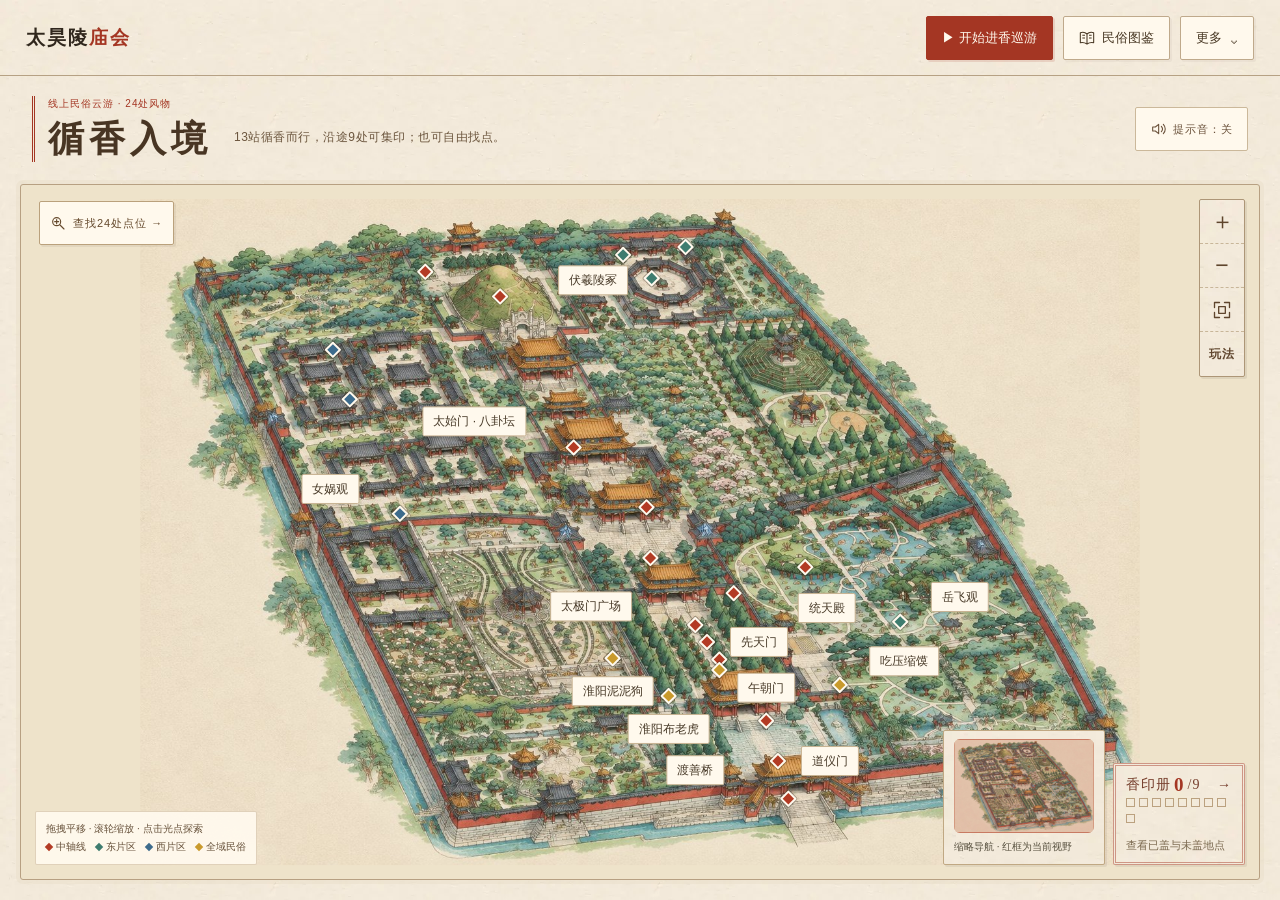
==== commit a014128c: "Replace scene number boxes with compact accessible hotspot seals" ====
--- a/tour.html
+++ b/tour.html
@@ -307,8 +307,9 @@
 <link rel="stylesheet" href="stamp-book.css?v=ui1">
 <link rel="stylesheet" href="discovery-experience.css?v=discovery1">
 <link rel="stylesheet" href="reading-sheet.css?v=ui1">
-<link rel="stylesheet" href="ui-system.css?v=ui1">
+<link rel="stylesheet" href="ui-system.css?v=hotspot1">
 <link rel="stylesheet" href="ui-dialogs.css?v=ui1">
+<link rel="stylesheet" href="scene-hotspots.css?v=hotspot1">
 <script>
 // Navigation or viewport changes can skip native snapshots. Keep the normal
 // paper-to-map reveal in control when the optional native transition aborts.
@@ -1020,7 +1021,11 @@
 
 function layoutDetail(){
   if(!state.cur)return;
-  if(currentFrame?.classList.contains('scene-photo')){window.TaihaoScenes?.positionAnnotations(state.cur.id,dsubs,dsubs.querySelectorAll('.sub'));return}
+  if(currentFrame?.classList.contains('scene-photo')){
+   window.TaihaoScenes?.positionAnnotations(state.cur.id,dsubs,dsubs.querySelectorAll('.sub'));
+   const focused=dsubs.querySelector('.sub:focus-visible,.sub:hover');if(focused)positionSubLabel(focused,{reveal:false});
+   return;
+  }
   const el = document.getElementById('mapcrop'); if (!el) return;
   const box = dmedia.getBoundingClientRect(); if (!box.width) return;
   const z = Math.max(box.width/VW,box.height/VH)*1.65;
@@ -1083,12 +1088,12 @@
  if(item.sceneImage&&window.TaihaoImageViewer){
   hidePop(false,{history:false});
   activeSub={point:p,index};popTrigger=trigger||popTrigger;directImageAnnotation=true;viewerContext={point:p.id,note:index};
-  dsubs.querySelectorAll('.sub').forEach(el=>el.classList.toggle('on',+el.dataset.i===index));
+  syncSubState(index);
   TaihaoImageViewer.open({src:item.img,alt:p.name+'中的'+item.t,title:p.name+' · '+item.t,caption:item.d||window.TaihaoStories?.points[p.id]?.lead||'',closeLabel:'关闭细节，返回场景',trigger:popTrigger,focus:annotationFocus(p,index)});
   return;
  }
  activeSub={point:p,index};popTrigger=trigger||popTrigger;
- dsubs.querySelectorAll('.sub').forEach(el=>el.classList.toggle('on',+el.dataset.i===index));
+ syncSubState(index);
  pop.querySelector('b').textContent=item.t;
  const text=pop.querySelector('.txt');text.textContent=item.d;text.style.display=item.d?'':'none';
  const media=pop.querySelector('.pmedia');
@@ -1105,10 +1110,44 @@
  document.getElementById('popX').focus({preventScroll:true});
  if(!item.v)recordDiscovery(p.id,'annotation',index);
 }
+function syncSubState(index=null){
+ dsubs.querySelectorAll('.sub').forEach(button=>{const open=Number(button.dataset.i)===index;button.classList.toggle('on',open);button.setAttribute('aria-expanded',String(open))});
+}
+function positionSubLabel(button,{reveal=true}={}){
+ const label=button.querySelector('.sub-label');if(!label)return;
+ if(reveal)delete button.dataset.labelDismissed;
+ const box=dsubs.getBoundingClientRect(),rect=button.getBoundingClientRect();
+ const bounds={left:box.left+6,right:box.right-6,top:box.top+6,bottom:box.bottom-6};
+ const picture=dmedia.querySelector('.scene-photo');
+ if(picture?.naturalWidth){const scale=Math.min(box.width/picture.naturalWidth,box.height/picture.naturalHeight),w=picture.naturalWidth*scale,h=picture.naturalHeight*scale;bounds.left+=(box.width-w)/2;bounds.right-=(box.width-w)/2;bounds.top+=(box.height-h)/2;bounds.bottom-=(box.height-h)/2}
+ label.style.maxWidth=Math.max(80,Math.min(224,bounds.right-bounds.left))+'px';
+ const width=label.offsetWidth,height=label.offsetHeight;
+ const left=Math.max(bounds.left,Math.min(rect.left+(rect.width-width)/2,bounds.right-width));
+ let top=rect.top-height-2;if(top<bounds.top)top=rect.bottom+2;
+ top=Math.max(bounds.top,Math.min(top,bounds.bottom-height));
+ label.style.left=(left-rect.left)+'px';label.style.top=(top-rect.top)+'px';label.style.transform='none';
+}
+function dismissSubLabel(){
+ if(pop.classList.contains('show')||atlas.classList.contains('show')||!moreTools.hidden)return false;
+ const button=[...dsubs.querySelectorAll('.sub')].find(node=>getComputedStyle(node.querySelector('.sub-label')).visibility==='visible');
+ if(!button)return false;button.dataset.labelDismissed='true';return true;
+}
 function fillSubs(p){
- dsubs.innerHTML=(SUBS[p.id]||[]).map((s,i)=>`<button type="button" aria-label="${s.t}${s.v?'，视频':s.img?'，图片':''}" class="sub ${s.v?'vid':''}" data-i="${i}" data-x="${s.x}" data-y="${s.y}" style="left:${s.x}%;top:${s.y}%">${s.v?'▶':s.img?'图':i+1}</button>`).join('');
- dsubs.querySelectorAll('.sub').forEach(el=>el.onclick=e=>{e.stopPropagation();openSub(p,+el.dataset.i,el)});
+ const shapes={story:'<path d="M8 3v10M3 8h10"/>',image:'<rect x="2" y="2.5" width="12" height="11" rx="1"/><path d="m3 11 3-3 2.5 2 2-3 2.5 4"/><circle cx="5.2" cy="5.7" r=".8"/>',video:'<path d="m5 3 8 5-8 5z" fill="currentColor" stroke="none"/>'};
+ dsubs.replaceChildren();
+ for(const [index,item] of (SUBS[p.id]||[]).entries()){
+  const kind=item.v?'video':item.img?'image':'story',verb=kind==='video'?'看短片':kind==='image'?'看细节图':'读故事';
+  const button=document.createElement('button');button.type='button';button.className='sub sub-'+kind+(item.v?' vid':'');
+  Object.assign(button.dataset,{i:String(index),x:String(item.x),y:String(item.y),kind});button.style.left=item.x+'%';button.style.top=item.y+'%';
+  button.setAttribute('aria-label',verb+'：'+item.t);button.setAttribute('aria-expanded','false');if(item.sceneImage)button.setAttribute('aria-haspopup','dialog');else button.setAttribute('aria-controls','pop');
+  const icon=document.createElement('span');icon.className='sub-icon';icon.setAttribute('aria-hidden','true');icon.innerHTML='<svg viewBox="0 0 16 16" fill="none" stroke="currentColor" stroke-width="1.5" stroke-linecap="round" stroke-linejoin="round">'+shapes[kind]+'</svg>';
+  const label=document.createElement('span');label.className='sub-label';label.setAttribute('aria-hidden','true');label.textContent=verb+' · '+item.t;
+  button.append(icon,label);button.onclick=e=>{e.stopPropagation();openSub(p,index,button)};
+  button.addEventListener('pointerenter',()=>positionSubLabel(button));button.addEventListener('focus',()=>positionSubLabel(button));button.addEventListener('pointerleave',()=>delete button.dataset.labelDismissed);
+  dsubs.append(button);
+ }
  window.TaihaoScenes?.positionAnnotations(p.id,dsubs,dsubs.querySelectorAll('.sub'));
+ syncSubState(activeSub?.point===p?activeSub.index:null);
 }
 function fillPointMedia(p){
  const entries=SUBS[p.id]||[],video=entries.findIndex(e=>e.v),image=entries.findIndex(e=>e.img),text=entries.findIndex(e=>!e.v&&!e.img),items=[];
@@ -1123,7 +1162,7 @@
 function hidePop(restoreFocus=false,{history=true}={}){
  if(history&&pop.classList.contains('show'))visitorFlow?.closeMedia();
  const video=pop.querySelector('video');if(video)video.pause();pop.classList.remove('show');activeSub=null;
- dsubs.querySelectorAll('.sub').forEach(x=>x.classList.remove('on'));
+ syncSubState();
  if(restoreFocus&&popTrigger?.isConnected&&popTrigger.getClientRects().length)popTrigger.focus({preventScroll:true});
  setTimeout(()=>{if(!pop.classList.contains('show'))pop.querySelector('.pmedia').innerHTML=''},220);
 }
@@ -1276,6 +1315,7 @@
 window.addEventListener('keydown', e => {
   if(window.TaihaoImageViewer?.isOpen||document.getElementById('nearbyPicker').open||stampBook?.isOpen||guideBook?.isOpen)return;
   if(e.target.closest('input,textarea,select,[contenteditable="true"]'))return;
+  if(e.key==='Escape'&&dismissSubLabel()){e.preventDefault();return}
   if(e.key==='Escape'){if(atlas.classList.contains('show')){closeAtlas();return}if(pop.classList.contains('show')){hidePop(true);return}if(!moreTools.hidden)return;closeDetail();}
   if(atlas.classList.contains('show')||!moreTools.hidden||pop.classList.contains('show'))return;
   if (state.level === 'detail' && (e.key === 'ArrowLeft' || e.key === 'ArrowRight')) {
@@ -1656,7 +1696,7 @@
 document.addEventListener('taihao:viewerchange',event=>{
  if(event.detail?.open){visitorFlow?.image(true);return}
  const annotation=directImageAnnotation;directImageAnnotation=false;viewerContext=null;
- if(annotation){activeSub=null;dsubs.querySelectorAll('.sub').forEach(el=>el.classList.remove('on'));visitorFlow?.closeMedia()}else visitorFlow?.image(false);
+ if(annotation){activeSub=null;syncSubState();visitorFlow?.closeMedia()}else visitorFlow?.image(false);
 });
 document.addEventListener('taihao:viewerready',event=>{
  if(viewerContext?.note!=null&&viewerContext?.point===state.cur?.id&&event.detail?.src===ART[state.cur.id])recordDiscovery(state.cur.id,'annotation',viewerContext.note);
--- a/ui-system.css
+++ b/ui-system.css
@@ -131,11 +131,6 @@
 .dcard .acts .stamp.off{background:#eee3cf;color:#8b7b65;border:1px solid #cabb9f;outline:none}
 .dcard .tags i{border-radius:0;background:transparent;border-bottom:1px solid #c8b390;padding:3px 0;color:#766047}
 .dtagbig{border:3px double #a4362366;border-radius:1px;background-color:#fff9ed;background-image:var(--ui-paper-image);color:#744029;font-family:var(--ui-title-font);text-shadow:none;font-size:28px;letter-spacing:4px}
-.sub{isolation:isolate;border:0;border-radius:2px;background:transparent;color:var(--ui-red);box-shadow:none;font-family:var(--ui-title-font);font-weight:600}
-.sub::before{content:'';position:absolute;z-index:-1;inset:6px;border:3px double var(--ui-red);border-radius:2px;background:#fff9ed;box-shadow:1px 1px 0 #30271d22;pointer-events:none}
-.sub:hover,.sub.on{background:transparent;color:#fff9ed;box-shadow:none}
-.sub:hover::before,.sub.on::before{background:var(--ui-red);border-color:#fff9ed;box-shadow:0 0 0 1px var(--ui-red)}
-.sub:focus-visible{outline:2px solid var(--ui-red);outline-offset:3px}
 .route-finish{border:0;border-top:3px double #a4362377;border-radius:0;background:transparent;color:#69462b}
 .route-finish button{border-radius:2px;border-color:#b99e78;background:#f4e7ce;color:#7e3c26}
 .point-pending{color:#91412a;border-radius:0;background:#f0e3cd;border:1px dashed #c6aa80}
--- a/scene-hotspots.css
+++ b/scene-hotspots.css
@@ -0,0 +1,26 @@
+/* Small cinnabar seals reveal a scene; the transparent hit area remains 44px. */
+#dsubs .sub{isolation:isolate;width:44px;height:44px;min-width:44px;min-height:44px;margin:-22px 0 0 -22px;padding:0;border:0;border-radius:50%;background:transparent;color:#fff9ed;box-shadow:none;outline:0;transition:opacity .14s ease}
+#dsubs .sub::before{content:'';position:absolute;z-index:-1;inset:9px;border:1px solid #fff9ed;border-radius:50%;background:#a43623;box-shadow:0 0 0 1px #762719aa,0 2px 3px #30271d33;pointer-events:none;transition:background .12s ease,box-shadow .12s ease}
+#dsubs .sub-icon{display:grid;place-items:center;width:14px;height:14px;pointer-events:none}
+#dsubs .sub-icon svg{display:block;width:14px;height:14px;overflow:visible}
+#dsubs .sub.on{background:transparent;color:#fff9ed}
+#dsubs .sub.on::before{background:#30271d;box-shadow:0 0 0 2px #fff9ed,0 0 0 3px #a43623}
+#dsubs .sub:focus-visible::before{box-shadow:0 0 0 2px #fff9ed,0 0 0 4px #a43623}
+#dsubs .sub-label{position:absolute;z-index:2;left:22px;top:-34px;display:block;width:max-content;max-width:224px;padding:6px 9px;border:1px solid #b9a07d;border-radius:3px;background:#fff9ed;color:#69422c;font-family:var(--ui-body-font,"Microsoft YaHei",sans-serif);font-size:12px;font-weight:400;line-height:1.6;letter-spacing:0;text-align:left;white-space:normal;overflow-wrap:anywhere;box-shadow:1px 2px 0 #30271d18;opacity:0;visibility:hidden;pointer-events:none;transform:translateX(-50%);transition:opacity .12s ease}
+#dsubs .sub:focus-visible{z-index:4}
+#dsubs .sub:focus-visible .sub-label{opacity:1;visibility:visible}
+#dsubs .sub.on .sub-label,#dsubs .sub[data-label-dismissed=true] .sub-label{opacity:0;visibility:hidden}
+@media(hover:hover) and (pointer:fine){
+ #dsubs .sub:hover{z-index:4;background:transparent;color:#fff9ed}
+ #dsubs .sub:hover::before{background:#7e281a;box-shadow:0 0 0 2px #fff9edcc,0 0 0 3px #a43623}
+ #dsubs .sub:hover .sub-label{opacity:1;visibility:visible}
+ #dsubs .sub.on:hover .sub-label,#dsubs .sub[data-label-dismissed=true]:hover .sub-label{opacity:0;visibility:hidden}
+}
+@media(prefers-reduced-motion:reduce){#dsubs .sub,#dsubs .sub::before,#dsubs .sub-label{transition:none!important}}
+/* Keep the painting and its hotspots clear of the desktop reading folio. */
+@media(min-width:921px){
+ .detailview .dcard{width:min(378px,30vw)}
+ .detailview .dimg{left:calc(min(378px,30vw) + 56px);right:12px;top:calc(var(--toolbar-height) + 12px);bottom:12px;border:1px solid #cbb89a;border-radius:2px}
+ .route-active .detailview .dimg{top:calc(var(--toolbar-height) + 92px)}
+ .detailview .dtagbig{top:12px;right:12px;font-size:22px;letter-spacing:2px}
+}
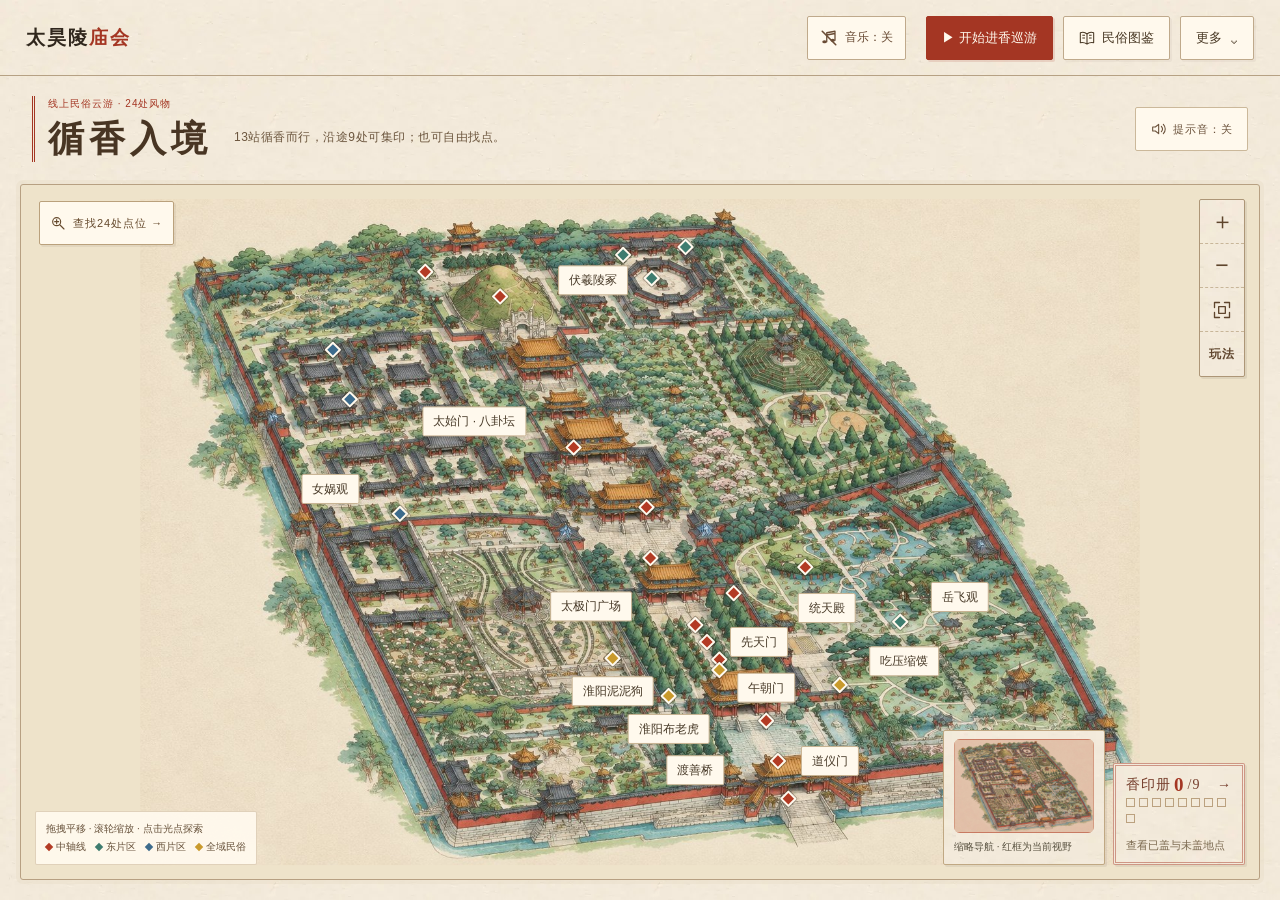
==== commit d995ec6b: "Add accessible background music controls and original instrumental loop" ====
--- a/tour.html
+++ b/tour.html
@@ -306,10 +306,13 @@
 <link rel="stylesheet" href="interaction-refinements.css?v=ux2">
 <link rel="stylesheet" href="stamp-book.css?v=ui1">
 <link rel="stylesheet" href="discovery-experience.css?v=discovery1">
-<link rel="stylesheet" href="reading-sheet.css?v=ui1">
+<link rel="stylesheet" href="reading-sheet.css?v=reference1">
 <link rel="stylesheet" href="ui-system.css?v=hotspot1">
 <link rel="stylesheet" href="ui-dialogs.css?v=ui1">
 <link rel="stylesheet" href="scene-hotspots.css?v=hotspot1">
+<link rel="stylesheet" href="music-controls.css?v=music1">
+<link rel="stylesheet" href="scene-notes.css?v=reference1">
+<link rel="stylesheet" href="scene-exploration.css?v=reference1">
 <script>
 // Navigation or viewport changes can skip native snapshots. Keep the normal
 // paper-to-map reveal in control when the optional native transition aborts.
@@ -390,6 +393,7 @@
   <header class="topbar" aria-label="庙会地图工具栏">
     <div class="row1">
       <a class="brand" href="./" aria-label="太昊陵庙会首页"><span class="brand-back" aria-hidden="true" hidden>←</span><span id="brandLabel">太昊陵<em>庙会</em></span></a>
+      <button class="music-toggle" id="musicToggle" data-music-toggle type="button" aria-pressed="false" aria-label="开启背景音乐"><svg class="music-icon" viewBox="0 0 24 24" aria-hidden="true" focusable="false" fill="none" stroke="currentColor" stroke-width="1.7" stroke-linecap="round" stroke-linejoin="round"><path d="M9 17V5l11-2v12M9 8l11-2"/><ellipse cx="6" cy="17" rx="3" ry="2" fill="currentColor" stroke="none"/><ellipse cx="17" cy="15" rx="3" ry="2" fill="currentColor" stroke="none"/><path class="music-off-slash" d="m3 3 18 18"/></svg><span data-music-label>音乐：关</span></button>
       <div class="actions">
         <button class="btn primary" id="btnTour" type="button">▶ 开始进香巡游</button>
         <button class="btn" id="btnAtlas" type="button">民俗图鉴</button>
@@ -419,6 +423,7 @@
           <button class="chip lay" data-layer="heat" type="button"><i style="background:#D85A30"></i>人流热度示意</button>
         </div>
       </div>
+<div class="tool-section music-settings"><p class="tool-label">背景音乐</p><label for="musicVolume">音乐音量 <output id="musicVolumeValue" for="musicVolume">28%</output></label><input id="musicVolume" type="range" min="0" max="100" value="28" aria-label="背景音乐音量"><button class="music-toggle music-menu-toggle" id="musicMenuToggle" data-music-toggle type="button" aria-pressed="false" aria-label="开启背景音乐"><svg class="music-icon" viewBox="0 0 24 24" aria-hidden="true" focusable="false" fill="none" stroke="currentColor" stroke-width="1.7" stroke-linecap="round" stroke-linejoin="round"><path d="M9 17V5l11-2v12M9 8l11-2"/><ellipse cx="6" cy="17" rx="3" ry="2" fill="currentColor" stroke="none"/><ellipse cx="17" cy="15" rx="3" ry="2" fill="currentColor" stroke="none"/><path class="music-off-slash" d="m3 3 18 18"/></svg><span data-music-label>音乐：关</span></button><p id="musicStatus" class="music-note" role="status" aria-live="polite">原创器乐合成，可循环播放。</p></div>
 <div class="tool-section sound-settings"><p class="tool-label">声音设置</p><label for="soundVolume">音量 <output id="soundVolumeValue">28%</output></label><input id="soundVolume" type="range" min="0" max="100" value="28" aria-label="提示音与音景音量"><button class="btn" id="soundMenuToggle" type="button" aria-pressed="false">开启操作提示音</button><button class="btn" id="soundPreview" type="button" aria-pressed="false">播放合成音景</button><p class="sound-note" id="soundStatus" aria-live="polite">音景独立播放，非现场录音。</p></div>
       <div class="tool-section tool-utilities">
         <button class="btn" id="btnTrail" type="button">显示巡游路线</button>
@@ -439,6 +444,7 @@
       <div class="dgrad"></div>
       <div class="dtagbig" id="dtagbig"></div>
       <span class="scene-credit">AI 场景插画</span>
+      <button type="button" class="scene-look" id="sceneLook" aria-label="查看完整场景大图">看整图 ↗</button>
       <button type="button" class="scene-retry" id="sceneRetry" hidden>重新加载场景图</button>
     </div>
 
@@ -446,7 +452,8 @@
       <button class="close" id="dcardClose" type="button" aria-label="返回地图">✕</button>
       <span class="cat" id="dcardCat"></span>
       <h3 id="dcardTitle"></h3>
-      <div class="step" id="dcardStep"></div><p id="pointPending" class="point-pending" role="status" hidden></p><div id="pointMedia" class="media-actions" aria-label="点位图片、视频与注解"></div>
+      <div class="step" id="dcardStep"></div><p id="pointPending" class="point-pending" role="status" hidden></p><div id="pointMedia" class="media-actions" aria-label="点位短片"></div>
+      <div id="sceneNotes"></div>
       <section class="point-story" aria-label="当站看点"><p id="storyPhase" class="story-phase"></p><p id="storyLead" class="story-lead"></p><button type="button" id="storyQuestion" class="story-question"></button></section>
       <div class="dtabs" id="dcardTabs" role="tablist" aria-label="点位说明"></div>
       <div class="dbody" id="dcardBody" role="tabpanel" tabindex="0" aria-label="点位说明正文"></div>
@@ -480,7 +487,7 @@
 <script src="assets/vendor/gsap.min.js"></script>
 <script src="assets/vendor/motion-mini.js"></script><script src="assets/js/motion-ui.js"></script>
 <script src="assets/vendor/embla-carousel.umd.js"></script><script src="assets/js/route-navigation.js?v=flow1"></script>
-<script src="assets/vendor/howler.core-2.2.4.min.js"></script><script src="assets/js/sound.js?v=ux2"></script>
+<script src="assets/vendor/howler.core-2.2.4.min.js"></script><script src="assets/js/sound.js?v=ux2"></script><script src="assets/js/background-music.js?v=music1"></script>
 <script src="assets/js/scene-assets.js?v=scenes1"></script>
 <script src="assets/js/scene-annotations.js?v=scenes1"></script>
 <script src="assets/js/visitor-stories.js?v=discovery1"></script>
@@ -489,7 +496,8 @@
 <script src="assets/js/image-viewer.js?v=discovery1"></script>
 <script src="assets/js/visitor-flow.js?v=discovery1"></script>
 <script src="assets/js/stamp-book.js?v=discovery1"></script>
-<script src="assets/js/reading-sheet.js?v=discovery1"></script>
+<script src="assets/js/reading-sheet.js?v=reference1"></script>
+<script src="assets/js/scene-notes.js?v=reference1"></script>
 <script>
 /* ================= 底图与版画插画 ================= */
 const MAP_SRC = 'assets/img/001.jpg';
@@ -543,7 +551,7 @@
 
 /* 全局状态（提前声明，供下方各模块初始化时安全引用） */
 let tourOn = false, touring = false, curDay = 0, lastMoved = 0;
-let visitorFlow=null,lastRouteIndex=0,visitSaveTimer=0,stampBook=null,guideBook=null,discoveryLog=null,showingRouteFinish=false,stampCompleteTimer=0;
+let visitorFlow=null,lastRouteIndex=0,visitSaveTimer=0,stampBook=null,guideBook=null,discoveryLog=null,sceneNotes=null,showingRouteFinish=false,stampCompleteTimer=0;
 let directImageAnnotation=false,viewerContext=null;
 let routeActive=false,routeIndex=0,routeBusy=false,tourRun=0,routeSelectionToken=0,routeTimer=0,routeGoTimer=0;
 let stampSet={};
@@ -1004,6 +1012,7 @@
  let image=entry?.status==='ready'?entry.image:null;
  const credit=document.querySelector('.scene-credit');if(credit)credit.textContent=image?'AI 场景插画':entry?.status==='loading'?'场景插画载入中…':'地图局部';
  const retryButton=document.getElementById('sceneRetry');retryButton.hidden=!!image||entry?.status!=='failed';retryButton.disabled=false;
+ document.getElementById('sceneLook').hidden=!image;
  if(image){image.className='scene-photo';image.removeAttribute('id');image.alt=p.name}
  else{image=new Image();image.className='mapcrop';image.id='mapcrop';image.alt=p.name+' · 地图局部';image.src=MAP_SRC}
  if(previous===image){layoutDetail();return Promise.resolve()}
@@ -1083,6 +1092,7 @@
 }
 function openSub(p,index,trigger,{autoplay=true}={}){
  const item=(SUBS[p.id]||[])[index];if(!item)return;
+ previewSceneNote(null);
  visitorFlow?.media(index);stopTimeline();
  stopTourForReading();const oldVideo=pop.querySelector('video');if(oldVideo)oldVideo.pause();
  if(item.sceneImage&&window.TaihaoImageViewer){
@@ -1111,7 +1121,13 @@
  if(!item.v)recordDiscovery(p.id,'annotation',index);
 }
 function syncSubState(index=null){
+ dsubs.classList.toggle('has-active-note',index!==null);
  dsubs.querySelectorAll('.sub').forEach(button=>{const open=Number(button.dataset.i)===index;button.classList.toggle('on',open);button.setAttribute('aria-expanded',String(open))});
+}
+function previewSceneNote(index){
+ const active=Number.isInteger(index);dsubs.classList.toggle('is-peeking',active);
+ dsubs.querySelectorAll('.sub').forEach(button=>button.classList.toggle('is-peek',active&&Number(button.dataset.i)===index));
+ sceneNotes?.highlight(active?index:null);
 }
 function positionSubLabel(button,{reveal=true}={}){
  const label=button.querySelector('.sub-label');if(!label)return;
@@ -1133,6 +1149,7 @@
  if(!button)return false;button.dataset.labelDismissed='true';return true;
 }
 function fillSubs(p){
+ previewSceneNote(null);
  const shapes={story:'<path d="M8 3v10M3 8h10"/>',image:'<rect x="2" y="2.5" width="12" height="11" rx="1"/><path d="m3 11 3-3 2.5 2 2-3 2.5 4"/><circle cx="5.2" cy="5.7" r=".8"/>',video:'<path d="m5 3 8 5-8 5z" fill="currentColor" stroke="none"/>'};
  dsubs.replaceChildren();
  for(const [index,item] of (SUBS[p.id]||[]).entries()){
@@ -1143,21 +1160,19 @@
   const icon=document.createElement('span');icon.className='sub-icon';icon.setAttribute('aria-hidden','true');icon.innerHTML='<svg viewBox="0 0 16 16" fill="none" stroke="currentColor" stroke-width="1.5" stroke-linecap="round" stroke-linejoin="round">'+shapes[kind]+'</svg>';
   const label=document.createElement('span');label.className='sub-label';label.setAttribute('aria-hidden','true');label.textContent=verb+' · '+item.t;
   button.append(icon,label);button.onclick=e=>{e.stopPropagation();openSub(p,index,button)};
-  button.addEventListener('pointerenter',()=>positionSubLabel(button));button.addEventListener('focus',()=>positionSubLabel(button));button.addEventListener('pointerleave',()=>delete button.dataset.labelDismissed);
+  button.addEventListener('pointerenter',()=>{positionSubLabel(button);previewSceneNote(index)});button.addEventListener('focus',()=>{positionSubLabel(button);previewSceneNote(index)});button.addEventListener('pointerleave',()=>{delete button.dataset.labelDismissed;previewSceneNote(null)});button.addEventListener('blur',()=>previewSceneNote(null));
   dsubs.append(button);
  }
  window.TaihaoScenes?.positionAnnotations(p.id,dsubs,dsubs.querySelectorAll('.sub'));
  syncSubState(activeSub?.point===p?activeSub.index:null);
 }
 function fillPointMedia(p){
- const entries=SUBS[p.id]||[],video=entries.findIndex(e=>e.v),image=entries.findIndex(e=>e.img),text=entries.findIndex(e=>!e.v&&!e.img),items=[];
+ const entries=SUBS[p.id]||[],video=entries.findIndex(e=>e.v),items=[];
  if(video>=0)items.push({index:video,label:'看民俗短片'});
- if(ART[p.id])items.push({action:'image',label:'放大场景'});
- else if(image>=0)items.push({index:image,label:'查看细节图'});
- if(text>=0)items.push({index:text,label:'场景注解'});
  const box=document.getElementById('pointMedia');box.hidden=!items.length;
- box.innerHTML=items.map(item=>`<button type="button" class="media-action" ${item.action?`data-media-action="${item.action}"`:`data-sub-index="${item.index}"`}>${item.label} ↗</button>`).join('');
- box.onclick=e=>{const button=e.target.closest('button');if(!button)return;e.stopPropagation();if(button.dataset.mediaAction==='image')openSceneImage(button);else if(button.hasAttribute('data-sub-index'))openSub(state.cur,+button.dataset.subIndex,button)};
+ box.innerHTML=items.map(item=>`<button type="button" class="media-action" data-sub-index="${item.index}">${item.label} ↗</button>`).join('');
+ box.onclick=e=>{const button=e.target.closest('button');if(!button)return;e.stopPropagation();if(button.hasAttribute('data-sub-index'))openSub(state.cur,+button.dataset.subIndex,button)};
+ sceneNotes?.sync({pointId:p.id,name:p.name,notes:entries.map(item=>({title:item.t,kind:item.v?'video':item.img?'image':'story'})),hasImage:!!ART[p.id]});
 }
 function hidePop(restoreFocus=false,{history=true}={}){
  if(history&&pop.classList.contains('show'))visitorFlow?.closeMedia();
@@ -1173,6 +1188,7 @@
 function storyFor(p){return window.TaihaoStories?.points[p.id]||{}}
 function chapterFor(p){return window.TaihaoStories?.chapters.find(chapter=>chapter.id===storyFor(p).chapterId)}
 function recordDiscovery(id,kind='story',index=null){
+ if(Number.isInteger(index))sceneNotes?.markOpened(id,index);
  const fresh=discoveryLog?.record(id,{kind,index});
  if(fresh)notifyVisitor(discoveryLog.persisted?'已记下一个发现 · 可在香印册中回看':'本次云游已记下一个发现');
 }
@@ -1264,6 +1280,7 @@
 }
 async function closeDetail({fromTour=false}={}){
  visitorFlow?.map();setDetailPending(null);
+ sceneNotes?.close();previewSceneNote(null);
  if(!fromTour&&routeActive)endRouteNavigation();if(state.level==='map')return;
  ++detailToken;hidePop();finishPictureFade();window.TaihaoSound?.stop();
  detailview.classList.remove('in','fading');detailview.classList.add('out');mapview.classList.remove('pushing');mapview.inert=false;
@@ -1281,13 +1298,9 @@
     h += `<span class="cap on">⌂ 巡游地图</span>`;
     h += `<span class="cap flat">共 ${POIS.length} 处点位 · 点击呼吸光点走近场景</span>`;
   } else {
-    const i = SEQ.indexOf(s.cur);
-    h += `<button type="button" class="cap" data-act="home">‹ 返回地图</button>`;
-    h += `<button type="button" class="cap ${i > 0 ? '' : 'off'}" ${i>0?'':'disabled'} data-act="prev">‹ 上一处</button>`;
-    h += `<span class="cap on">${s.cur.step}</span>`;
-    h += `<span class="cap flat">${s.cur.name}</span>`;
-    h += `<button type="button" class="cap ${i < SEQ.length - 1 ? '' : 'off'}" ${i<SEQ.length-1?'':'disabled'} data-act="next">下一处 ›</button>`;
-    if (touring) h += `<span class="cap on">巡游中…</span>`;
+    if(!routeActive){const i=SEQ.indexOf(s.cur);
+     h+=`<button type="button" class="cap ${i>0?'':'off'}" ${i>0?'':'disabled'} data-act="prev" aria-label="上一处场景">‹</button><span class="cap-position" aria-label="第${i+1}处，共${SEQ.length}处">${i+1} / ${SEQ.length}</span><button type="button" class="cap ${i<SEQ.length-1?'':'off'}" ${i<SEQ.length-1?'':'disabled'} data-act="next" aria-label="下一处场景">›</button>`;
+    }
   }
   capsbar.innerHTML = h;updateRouteFinish();syncPrimaryNavigation();syncReadingSheet();
 }
@@ -1300,7 +1313,7 @@
 function syncReadingSheet(){
  if(!state.cur)return;
  const sequence=routeActive?AXIS:SEQ,index=sequence.indexOf(state.cur),story=storyFor(state.cur);
- window.TaihaoReadingSheet?.sync({pointId:state.cur.id,hasPrevious:index>0,hasNext:index>=0&&index<sequence.length-1,routeActive,index,total:sequence.length,chapterTitle:chapterFor(state.cur)?.title||'庙会风物',question:story.question||'',hasVideo:(SUBS[state.cur.id]||[]).some(item=>item.v),canStamp:STAMPS.includes(state.cur.id),discovered:!!discoveryLog?.has(state.cur.id)});
+ window.TaihaoReadingSheet?.sync({pointId:state.cur.id,hasPrevious:index>0,hasNext:index>=0&&index<sequence.length-1,routeActive,index,total:sequence.length,chapterTitle:chapterFor(state.cur)?.title||'庙会风物',question:story.question||'',hasVideo:(SUBS[state.cur.id]||[]).some(item=>item.v),canStamp:STAMPS.includes(state.cur.id),discovered:!!discoveryLog?.has(state.cur.id),noteCount:(SUBS[state.cur.id]||[]).length});
 }
 document.querySelector('.brand').addEventListener('click',e=>{if(state.level!=='map'&&e.button===0&&!e.ctrlKey&&!e.metaKey&&!e.shiftKey&&!e.altKey){e.preventDefault();closeDetail()}});
 capsbar.addEventListener('click', e => {
@@ -1308,13 +1321,13 @@
   const a = c.dataset.act;
   if (a === 'home') { closeDetail(); }
   if(a==='prev'||a==='next')stopTourForReading();
-  if (a === 'prev') { const i = SEQ.indexOf(state.cur); if (i > 0) swapDetail(SEQ[i-1]); }
-  if (a === 'next') { const i = SEQ.indexOf(state.cur); if (i < SEQ.length-1) swapDetail(SEQ[i+1]); }
+  if(a==='prev'||a==='next')stepFromReading(a==='prev'?-1:1);
 });
 renderCaps();
 window.addEventListener('keydown', e => {
   if(window.TaihaoImageViewer?.isOpen||document.getElementById('nearbyPicker').open||stampBook?.isOpen||guideBook?.isOpen)return;
   if(e.target.closest('input,textarea,select,[contenteditable="true"]'))return;
+  if(e.key==='Escape'&&!pop.classList.contains('show')&&sceneNotes?.isOpen&&e.target.closest('#sceneNotes')){e.preventDefault();sceneNotes.close();document.getElementById('sceneNotesSummary')?.focus({preventScroll:true});return}
   if(e.key==='Escape'&&dismissSubLabel()){e.preventDefault();return}
   if(e.key==='Escape'){if(atlas.classList.contains('show')){closeAtlas();return}if(pop.classList.contains('show')){hidePop(true);return}if(!moreTools.hidden)return;closeDetail();}
   if(atlas.classList.contains('show')||!moreTools.hidden||pop.classList.contains('show'))return;
@@ -1675,7 +1688,8 @@
  pending.textContent=point?'正在前往 · '+point.name:'';
  document.getElementById('dcard').setAttribute('aria-busy',String(!!point));
  dsubs.inert=!!point;document.getElementById('dimg').setAttribute('aria-busy',String(!!point));
- for(const region of document.querySelectorAll('#dcardTabs,#pointMedia,#dcard .acts,.point-story,.point-discovery,.related-folk'))region.inert=!!point;
+ document.getElementById('sceneLook').disabled=!!point;
+ for(const region of document.querySelectorAll('#dcardTabs,#pointMedia,#sceneNotes,#dcard .acts,.point-story,.point-discovery,.related-folk'))region.inert=!!point;
 }
 function syncRouteStartLabel(){document.getElementById('btnTour').textContent=routeActive?'结束巡游':lastRouteIndex>0?'继续巡游':'▶ 开始进香巡游'}
 function updateRouteFinish(){
@@ -1759,6 +1773,13 @@
 
 /* ================= 启动渲染（放在最后，确保所有状态已就绪） ================= */
 discoveryLog=window.TaihaoDiscoveryLog?.create({points:window.TaihaoStories?.points||{},annotationCounts:Object.fromEntries(POIS.map(p=>[p.id,(SUBS[p.id]||[]).length]))});
+sceneNotes=window.TaihaoSceneNotes?.create({container:document.getElementById('sceneNotes'),
+ onChoose:(index,trigger)=>{if(state.cur)openSub(state.cur,index,trigger)},onPeek:previewSceneNote,
+ onOpen:()=>{stopTourForReading();window.TaihaoReadingSheet?.expand()},
+ onToggle:open=>document.getElementById('readingNotes')?.setAttribute('aria-expanded',String(open)),
+ onViewImage:trigger=>openSceneImage(trigger)
+});
+document.getElementById('sceneLook').onclick=function(event){event.stopPropagation();openSceneImage(this)};
 guideBook=window.TaihaoJourneyGuide?.create({
  points:POIS,chapters:window.TaihaoStories?.chapters||[],sources:window.TaihaoStories?.sources||[],getCurrent:()=>state.cur?.id,hasDiscovery:id=>!!discoveryLog?.has(id),
  onOpen:()=>{visitorFlow?.openOverlay('guide');stopTimeline();stopTourForReading();hidePop();closeMoreTools();closeAtlas({restoreFocus:false});stampBook?.close({restoreFocus:false,notify:false})},
@@ -1780,7 +1801,7 @@
  onPrevious:()=>stepFromReading(-1),onNext:()=>stepFromReading(1),onExpandChange:expanded=>{if(expanded)stopTourForReading()},
  onExplore:trigger=>{if(state.cur)openSub(state.cur,storyFor(state.cur).focusIndex||0,trigger)},
  onVideo:trigger=>{if(!state.cur)return;const index=(SUBS[state.cur.id]||[]).findIndex(item=>item.v);if(index>=0)openSub(state.cur,index,trigger)},
- onStamp:()=>document.getElementById('dStampBtn').click(),onOverview:trigger=>guideBook?.open(trigger)
+ onStamp:()=>document.getElementById('dStampBtn').click(),onOverview:trigger=>guideBook?.open(trigger),onNotes:trigger=>sceneNotes?.open(trigger)
 });
 function stepFromReading(direction){
  if(state.level!=='detail')return;stopTourForReading();
--- a/reading-sheet.css
+++ b/reading-sheet.css
@@ -1,6 +1,6 @@
 /* Scene reading ticket: clear actions, a numbered seal, and a quiet paper surface. */
 .rs-header,.rs-content{display:contents}
-.rs-heading,.rs-toggle,.rs-footer,.rs-quick{display:none}
+.rs-heading,.rs-toggle,.rs-footer,.rs-quick,.rs-notes{display:none}
 @media(max-width:680px),(max-width:920px) and (max-height:520px){
  html:has(.stage.has-detail.reading-sheet-enabled){--toolbar-height:56px}
  .stage.has-detail.reading-sheet-enabled{--rs-scene-top:64px;--reading-sheet-height:206px}
@@ -27,7 +27,11 @@
  .reading-sheet-ready .rs-subtitle{display:block;margin-top:3px;overflow:hidden;text-overflow:ellipsis;white-space:nowrap;color:#75654f;font-size:10px;line-height:1.35;letter-spacing:.3px}
  .reading-sheet-ready .rs-progress{position:absolute;display:block;left:0;right:5px;bottom:0;height:1px;border-radius:0;background:#d9cdb9;pointer-events:none}
  .reading-sheet-ready .rs-progress i{display:block;width:var(--rs-progress,0%);height:100%;background:#a43623}
- .reading-sheet-ready .rs-toggle{grid-column:1/-1;grid-row:2;display:flex;align-items:center;justify-content:space-between;gap:6px;width:100%;min-width:0;min-height:44px;padding:7px 0;border:0;border-radius:0;background:transparent;color:#554634;font:inherit;font-size:11px;line-height:1.3;text-align:left;cursor:pointer;touch-action:manipulation}
+ .reading-sheet-ready .rs-toggle{grid-column:1;grid-row:2;display:flex;align-items:center;justify-content:space-between;gap:6px;width:100%;min-width:0;min-height:44px;padding:7px 0;border:0;border-radius:0;background:transparent;color:#554634;font:inherit;font-size:11px;line-height:1.3;text-align:left;cursor:pointer;touch-action:manipulation}
+ .reading-sheet-ready .rs-notes{grid-column:2;grid-row:2;display:flex;align-items:center;justify-content:center;width:44px;height:44px;min-height:44px;padding:3px 0;border:0;border-left:1px dashed #c4b399;border-radius:0;background:transparent;color:#963624;font:inherit;font-size:10px;white-space:nowrap;cursor:pointer}
+ .reading-sheet-ready .rs-notes:focus-visible{outline:2px solid #a43623;outline-offset:-2px}
+ .reading-sheet-ready .rs-notes:disabled{opacity:.45;cursor:default}
+ .reading-sheet-ready.rs-expanded .rs-notes{display:none}
  .reading-sheet-ready .rs-toggle::before{content:'问';display:flex;align-items:center;justify-content:center;flex:0 0 19px;width:19px;height:19px;border:1px solid #a43623;color:#a43623;font-family:"Noto Serif SC",SimSun,serif;font-size:11px;line-height:1}
  .reading-sheet-ready .rs-question{flex:1;min-width:0;overflow:hidden;text-overflow:ellipsis;white-space:nowrap}
  .reading-sheet-ready .rs-toggle::after{content:'⌃';flex-shrink:0;font-size:15px;line-height:1}
--- a/music-controls.css
+++ b/music-controls.css
@@ -0,0 +1,38 @@
+/* Background music stays within reach; sound cues remain a separate setting. */
+.music-toggle{display:inline-flex;align-items:center;justify-content:center;gap:7px;flex-shrink:0;min-width:96px;min-height:44px;padding:9px 12px;border:1px solid #bfa98b;border-radius:2px;background:#fff9ed;color:#694b34;font:inherit;font-size:12px;line-height:1.3;letter-spacing:0;white-space:nowrap;cursor:pointer;touch-action:manipulation;transition:background .15s ease,color .15s ease,border-color .15s ease}
+.music-toggle:hover{border-color:#a43623;color:#a43623}
+.music-toggle[aria-pressed=true]{border-color:#526b58;background:#edf0e5;color:#3e5c43}
+.music-toggle:focus-visible{outline:2px solid #a43623;outline-offset:3px}
+.music-toggle:disabled{opacity:.65;cursor:wait}
+.music-icon{display:block;flex:0 0 18px;width:18px;height:18px;pointer-events:none}
+.music-off-slash{display:block;stroke-width:2.1;paint-order:stroke}
+.music-toggle[aria-pressed=true] .music-off-slash{display:none}
+.home-header-actions{display:flex;align-items:center;gap:20px;flex-shrink:0}
+.topbar .row1>.music-toggle{margin-left:auto}
+.topbar .row1>.actions{margin-left:0}
+.music-settings label{display:flex;align-items:center;justify-content:space-between;gap:12px;color:#6c5b43;font-size:12px}
+.music-settings output{color:#8f7250;font-variant-numeric:tabular-nums}
+.music-settings input[type=range]{display:block;width:100%;min-height:44px;accent-color:#526b58;cursor:pointer}
+.music-settings .music-menu-toggle{width:100%;margin-top:4px;min-height:44px}
+.music-note{margin:8px 0 0;color:#79664d;font-size:11px;line-height:1.7}
+@media(max-width:680px){
+ .home-header-actions{gap:8px}
+ .home-header-actions .header-link{display:none}
+ .home-header-actions .music-toggle{min-width:88px;padding-inline:9px;font-size:11px}
+}
+@media(max-width:680px) and (min-height:521px){
+ .topbar .row1{grid-template-columns:minmax(0,1fr) auto;grid-template-rows:36px 44px}
+ .topbar .row1>.brand{grid-column:1;grid-row:1}
+ .topbar .row1>.music-toggle{grid-column:2;grid-row:1;justify-self:end;margin-left:0}
+ .topbar .row1>.actions{grid-column:1/-1;grid-row:2}
+}
+@media(max-width:680px),(max-width:920px) and (max-height:520px){
+ .stage.has-detail.reading-sheet-enabled .row1{gap:6px}
+ .stage.has-detail.reading-sheet-enabled .row1>.music-toggle{width:44px;min-width:44px;min-height:44px;padding:0;gap:3px;margin-left:auto}
+ .stage.has-detail.reading-sheet-enabled #musicToggle [data-music-label]{font-size:0;letter-spacing:0}
+ .stage.has-detail.reading-sheet-enabled #musicToggle [data-music-label]::after{content:'关';font-size:11px;line-height:1}
+ .stage.has-detail.reading-sheet-enabled #musicToggle[aria-pressed=true] [data-music-label]::after{content:'开'}
+ .stage.has-detail.reading-sheet-enabled .row1>.actions{margin-left:0;gap:5px}
+ .stage.has-detail.reading-sheet-enabled .actions .btn{padding-inline:8px}
+}
+@media(prefers-reduced-motion:reduce){.music-toggle{transition:none}}
--- a/scene-notes.css
+++ b/scene-notes.css
@@ -0,0 +1,25 @@
+/* A quiet paper index; image annotations remain the primary spatial affordance. */
+.scene-notes{margin:0 0 12px;border-top:1px solid var(--ui-line,#cbb89a);border-bottom:1px solid var(--ui-line,#cbb89a);color:var(--ui-ink,#30271d)}
+.sn-summary{display:flex;align-items:center;justify-content:space-between;gap:12px;min-height:44px;padding:10px 0;list-style:none;font:inherit;font-size:12px;line-height:1.6;color:var(--ui-red,#a43623);cursor:pointer;touch-action:manipulation}
+.sn-summary::-webkit-details-marker{display:none}
+.sn-summary-label{min-width:0;font-weight:600;letter-spacing:.5px}
+.sn-chevron{flex-shrink:0;display:inline-flex;align-items:center;justify-content:center;width:20px;font-size:19px;line-height:1}
+.scene-notes[open]>.sn-summary .sn-chevron{transform:rotate(180deg)}
+.sn-body{padding:0 0 10px}
+.sn-intro{margin:0 0 5px;font-size:11px;line-height:1.8;color:var(--ui-muted,#78634c)}
+.sn-list{display:grid;gap:0;margin:0;padding:0;list-style:none}
+.sn-list>li{min-width:0;margin:0;padding:0}
+.sn-list>li+li{border-top:1px dashed #cbb89a8c}
+.sn-note{display:grid;grid-template-columns:42px minmax(0,1fr) auto;align-items:center;gap:6px;width:100%;min-width:0;min-height:44px;padding:9px 6px;border:1px solid transparent;border-radius:2px;background:transparent;color:var(--ui-ink,#30271d);text-align:left;font:inherit;font-size:12px;line-height:1.65;cursor:pointer;touch-action:manipulation}
+.sn-kind{color:var(--ui-red,#a43623);font-size:10px;line-height:1.7;letter-spacing:.3px;white-space:nowrap}
+.sn-title{min-width:0;overflow-wrap:anywhere;word-break:normal}
+.sn-tail{display:flex;align-items:center;justify-content:flex-end;gap:5px;min-width:0}
+.sn-opened{color:var(--ui-green,#526b58);font-size:9px;line-height:1.5;white-space:nowrap}
+.sn-opened[hidden],.sn-view-image[hidden]{display:none!important}
+.sn-arrow{font-size:14px;color:#8b7150}
+.sn-note.is-highlighted{border-color:#ba9371;background:#f1e4cf}
+.sn-note.is-opened .sn-kind{color:var(--ui-green,#526b58)}
+.sn-view-image{display:flex;align-items:center;justify-content:center;width:100%;min-height:44px;margin:6px 0 0;padding:8px 12px;border:1px solid var(--ui-line,#cbb89a);border-radius:2px;background:var(--ui-surface,#fff9ed);color:var(--ui-red,#a43623);font:inherit;font-size:12px;line-height:1.6;cursor:pointer;touch-action:manipulation}
+.sn-summary:focus-visible,.sn-note:focus-visible,.sn-view-image:focus-visible{outline:2px solid var(--ui-red,#a43623);outline-offset:-2px}
+@media(hover:hover){.sn-summary:hover{color:#862b1c}.sn-note:hover,.sn-view-image:hover{background:#efe1cb}}
+@media(max-width:360px){.sn-note{grid-template-columns:38px minmax(0,1fr) auto;gap:5px;padding-inline:3px;font-size:11px}.sn-tail{gap:3px}.sn-opened{font-size:9px}}
--- a/scene-exploration.css
+++ b/scene-exploration.css
@@ -0,0 +1,24 @@
+/* Picture + named clues: reduce duplicate chrome and keep the painting accessible. */
+.detailview .dtagbig{display:none}
+.capsbar{gap:0;padding:0;border:1px solid #c6ae8b;border-radius:3px;background:#fff9ed;box-shadow:none}
+.capsbar:empty{display:none}
+.capsbar .cap{display:inline-flex;align-items:center;justify-content:center;width:44px;min-width:44px;min-height:44px;padding:0;border:0;border-radius:0;background:transparent;color:#6b432a;box-shadow:none;font-size:23px}
+.capsbar .cap:hover:not(:disabled){background:#f0e2cb;color:#8d2e20}
+.cap-position{display:flex;align-items:center;justify-content:center;min-width:68px;min-height:44px;border-inline:1px dashed #d2bea0;color:#7f5234;font-size:11px;font-variant-numeric:tabular-nums;letter-spacing:1px}
+.scene-look{position:absolute;left:10px;bottom:10px;z-index:3;display:inline-flex;align-items:center;justify-content:center;min-width:76px;min-height:44px;padding:8px 10px;border:1px solid #b99e7a;border-radius:2px;background:#fff9edf5;color:#81432b;font:inherit;font-size:11px;line-height:1.4;cursor:pointer;box-shadow:none}
+.scene-look:hover{background:#fff9ed;border-color:#a43623;color:#a43623}
+.scene-look:focus-visible{outline:2px solid #a43623;outline-offset:2px}
+.scene-look:disabled{opacity:.45;cursor:wait}
+.scene-look[hidden]{display:none!important}
+#dsubs.is-peeking .sub:not(.is-peek),#dsubs.has-active-note:not(.is-peeking) .sub:not(.on){opacity:.35}
+#dsubs .sub.is-peek::before{background:#7e281a;box-shadow:0 0 0 2px #fff9ed,0 0 0 4px #a43623}
+@media(min-width:921px){
+ .has-detail .capsbar{left:calc(min(378px,30vw) + 68px);top:calc(var(--toolbar-height) + 24px);transform:none}
+}
+@media(max-width:680px){
+ .scene-look{left:8px;bottom:8px;min-width:68px;padding-inline:6px;font-size:10px}
+}
+@media(max-width:680px),(max-width:920px) and (max-height:520px){
+ .detailview:has(.reading-sheet-ready.rs-expanded) .scene-look{display:none}
+}
+@media(prefers-reduced-motion:reduce){#dsubs .sub{transition:none!important}}
